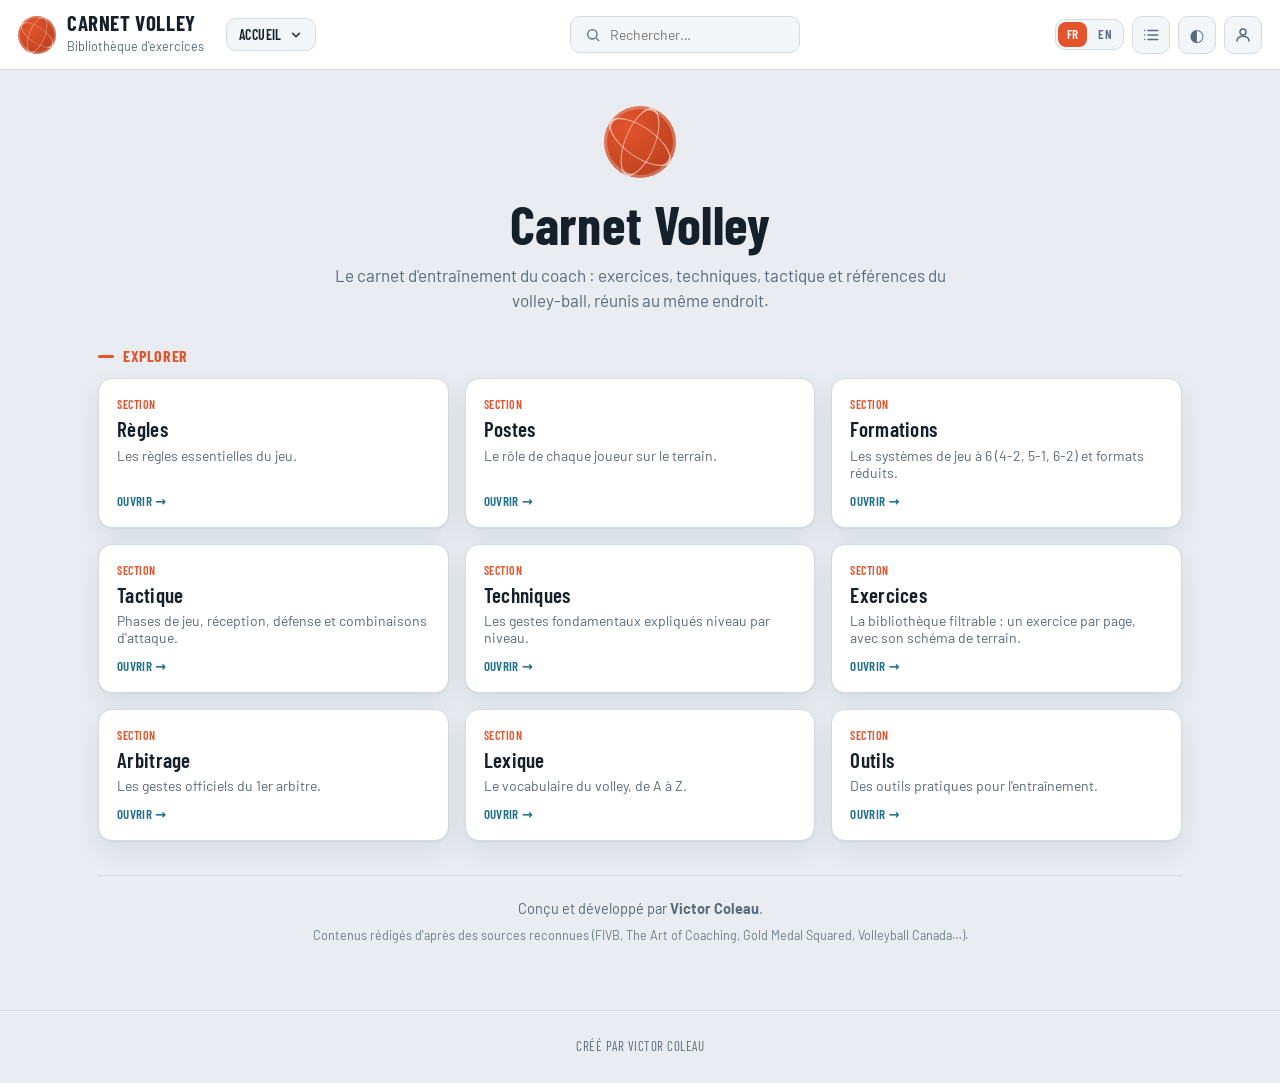
==== public/index.html @ f98e3a97 "Initialise le dépôt GitLab Pages - public/index.html : l'app telle quelle (squelette HTML complet aj" ====
<!doctype html>
<html lang="fr">
<head>
<meta charset="utf-8">
<meta name="viewport" content="width=device-width, initial-scale=1, viewport-fit=cover">
<title>Carnet d'exercices volley</title>
<meta name="claude:viewport-fit-sides" content="cover">
<style>
/* =========================================================================
   DIRECTION : carnet de terrain d'entraîneur. Bleu taraflex + orange ballon,
   titres condensés "jersey". Page de filtres > un exercice par page, chacun
   avec son schéma de terrain dessiné.
   ========================================================================= */
:root{
  --bg:#e9edf1; --surface:#ffffff; --surface-2:#f3f6f9;
  --fg:#15202b; --muted:#59697a; --line:#d4dbe3;
  --accent:#e2542b;            /* ballon */
  --accent-soft:#fdeadf;
  --blue:#1d6f8b;              /* terrain / équipe A */
  --blue-soft:#dcebf0;
  --court:#cde0e6; --court-zone:#bcd6de; --court-line:#ffffff;
  --teamA:#1d6f8b; --teamB:#e2542b; --teamC:#7a52c7; --ball:#f2b705;
  --shadow:0 1px 2px rgba(18,32,43,.06), 0 10px 28px rgba(18,32,43,.08);
  --r:14px;
  --f-head:"Barlow Condensed",system-ui,sans-serif;
  --f-body:"Barlow",system-ui,sans-serif;
  color-scheme:light;
}
@media (prefers-color-scheme:dark){:root:not([data-theme="light"]){
  --bg:#0f1620; --surface:#18222e; --surface-2:#1e2a37;
  --fg:#e8edf2; --muted:#93a3b3; --line:#2b3a49;
  --accent:#ff7a4d; --accent-soft:#3a2016;
  --blue:#4bb3d4; --blue-soft:#15303a;
  --court:#20323c; --court-zone:#263d48; --court-line:#52707c;
  --teamA:#4bb3d4; --teamB:#ff7a4d; --teamC:#a98be6; --ball:#f2b705;
  --shadow:0 1px 2px rgba(0,0,0,.3), 0 12px 30px rgba(0,0,0,.35);
  color-scheme:dark;
}}
:root[data-theme="dark"]{
  --bg:#0f1620; --surface:#18222e; --surface-2:#1e2a37;
  --fg:#e8edf2; --muted:#93a3b3; --line:#2b3a49;
  --accent:#ff7a4d; --accent-soft:#3a2016;
  --blue:#4bb3d4; --blue-soft:#15303a;
  --court:#20323c; --court-zone:#263d48; --court-line:#52707c;
  --teamA:#4bb3d4; --teamB:#ff7a4d; --teamC:#a98be6; --ball:#f2b705;
  --shadow:0 1px 2px rgba(0,0,0,.3), 0 12px 30px rgba(0,0,0,.35);
  color-scheme:dark;
}

*{box-sizing:border-box}
body{margin:0;background:var(--bg);color:var(--fg);font-family:var(--f-body);
  font-size:16px;line-height:1.5;-webkit-font-smoothing:antialiased;
  display:flex;flex-direction:column;min-height:100dvh}
h1,h2,h3,h4,h5,h6{font-family:var(--f-head);line-height:1.05;margin:0;
  letter-spacing:.3px;color:var(--fg)}
a{color:inherit}
button{font-family:inherit}
body::before{content:"";position:fixed;inset:0 0 auto;height:env(safe-area-inset-top,0px);
  background:var(--surface);z-index:40}

/* ---- barre haute ---- */
.topbar{position:sticky;top:env(safe-area-inset-top,0px);z-index:60;
  background:var(--surface);border-bottom:1px solid var(--line)}
.topbar-in{display:flex;align-items:center;gap:14px;
  padding-block:12px;
  padding-left:max(18px,env(safe-area-inset-left,0px));
  padding-right:max(18px,env(safe-area-inset-right,0px));
  margin:0 auto}
.brand{display:flex;align-items:center;gap:11px;flex:none;cursor:pointer;border-radius:10px}
.brand:hover .t b{color:var(--accent)}
.brand:focus-visible{outline:2px solid var(--accent);outline-offset:3px}
/* ---- Page d'accueil ---- */
.home{display:none}
body[data-iview="home"] #homeView{display:block}
.home-hero{text-align:center;padding:14px 0 8px;margin-bottom:10px}
.home-mark{width:72px;height:72px;border-radius:50%;margin:0 auto 18px;position:relative;
  background:radial-gradient(circle at 32% 30%,var(--accent),#b53d1c);box-shadow:inset 0 0 0 3px rgba(255,255,255,.25)}
.home-mark::before,.home-mark::after{content:"";position:absolute;inset:0;border-radius:50%;border:2px solid rgba(255,255,255,.55)}
.home-mark::before{transform:rotate(22deg) scaleX(.42)}
.home-mark::after{transform:rotate(-55deg) scaleX(.42)}
.home-hero h1{font-size:clamp(34px,7vw,54px);margin:0 0 10px}
.home-hero p{max-width:620px;margin:0 auto;color:var(--muted);font-size:17px;line-height:1.5}
.home-h2{font-family:var(--f-head);font-size:16px;text-transform:uppercase;letter-spacing:.6px;color:var(--accent);margin:26px 0 14px;display:flex;align-items:center;gap:9px}
.home-h2::before{content:"";width:16px;height:3px;background:var(--accent);border-radius:2px}
.home-credits{margin-top:34px;padding-top:22px;border-top:1px solid var(--line);text-align:center;color:var(--muted)}
.home-credits p{margin:0 0 6px;font-size:14.5px}
.home-credits .home-sub{font-size:12.5px;opacity:.85}
.brand .mark{flex:none;width:38px;height:38px;border-radius:50%;
  background:radial-gradient(circle at 32% 30%,var(--accent),#b53d1c);
  position:relative;box-shadow:inset 0 0 0 2px rgba(255,255,255,.25)}
.brand .mark::before,.brand .mark::after{content:"";position:absolute;inset:0;
  border-radius:50%;border:1.5px solid rgba(255,255,255,.55)}
.brand .mark::before{transform:rotate(22deg) scaleX(.42)}
.brand .mark::after{transform:rotate(-55deg) scaleX(.42)}
.brand .t{min-width:0}
.brand .t b{font-family:var(--f-head);font-weight:700;font-size:21px;
  display:block;line-height:1;text-transform:uppercase;letter-spacing:.6px;white-space:nowrap}
.brand .t span{font-size:12.5px;color:var(--muted)}
.topbar .spacer{flex:1}
.count-pill{flex:none;font-family:var(--f-head);font-weight:600;font-size:14px;
  background:var(--accent-soft);color:var(--accent);padding:5px 12px;border-radius:999px;
  text-transform:uppercase;letter-spacing:.5px;white-space:nowrap}
.theme-btn{flex:none;width:38px;height:38px;border-radius:10px;cursor:pointer;
  background:var(--surface-2);border:1px solid var(--line);color:var(--muted);
  font-size:17px;display:inline-flex;align-items:center;justify-content:center;gap:9px}
.theme-btn:hover{color:var(--fg)}
.theme-btn .ic{display:inline-flex;align-items:center;justify-content:center}
.theme-btn .tb-lbl{display:none;font-family:var(--f-head);font-weight:600;font-size:14px;text-transform:uppercase;letter-spacing:.3px}
#profileBtn.authed{color:var(--accent);border-color:var(--accent)}
#profileBtn.authed:hover{background:var(--accent);border-color:var(--accent);color:#fff}
.tools{display:flex;align-items:center;gap:8px}
.burger-btn{display:none}
/* sélecteur de langue (évolutif : une puce par langue déclarée dans LANGS) */
.langsel{display:inline-flex;align-items:center;gap:2px;background:var(--surface-2);border:1px solid var(--line);border-radius:10px;padding:2px}
.lang-opt{cursor:pointer;border:none;background:none;color:var(--muted);font-family:var(--f-head);font-weight:600;font-size:13px;letter-spacing:.3px;padding:6px 9px;border-radius:8px;line-height:1}
.lang-opt:hover{color:var(--fg)}
.lang-opt[aria-current="true"]{background:var(--accent);color:#fff}
/* ---- recherche globale : champ navbar ---- */
.nav-gap{flex:1 1 0;min-width:0}
.navsearch{display:flex;align-items:center;gap:7px;background:var(--surface-2);border:1px solid var(--line);border-radius:10px;padding:6px 14px;flex:0 1 320px;min-width:0;margin:0;}
.navsearch:focus-within{border-color:var(--accent)}
.navsearch svg{width:16px;height:16px;color:var(--muted);flex:none;transition:color .12s}
.navsearch:focus-within svg{color:var(--accent)}
.navsearch input{border:none;background:none;outline:none;font:inherit;font-size:14px;color:var(--fg);width:100%;min-width:0}
.navsearch input:focus{outline:none}
@media(max-width:1600px){ .navsearch{flex:0 1 230px} }
@media(max-width:560px){
  .nav-gap{display:none}
  .navsearch{flex:1 1 auto;padding:5px 11px}
  .navsearch input{font-size:13px}
}
/* ---- recherche globale : page de résultats ---- */
.searchview{display:none}
body[data-iview="search"] #searchView{display:block}
.search-pagebar{display:flex;align-items:center;gap:10px;background:var(--surface);border:1px solid var(--line);border-radius:12px;padding:11px 14px;margin-bottom:22px;box-shadow:var(--shadow)}
.search-pagebar:focus-within{border-color:var(--accent)}
.search-pagebar svg{width:18px;height:18px;color:var(--muted);flex:none;transition:color .12s}
.search-pagebar:focus-within svg{color:var(--accent)}
.search-pagebar input{flex:1;border:none;background:none;outline:none;font:inherit;font-size:16px;color:var(--fg);min-width:0}
.search-pagebar input:focus{outline:none}
/* masque la croix de clear native (WebKit/mobile) : on garde uniquement notre bouton .search-clear */
.search-pagebar input::-webkit-search-cancel-button,.search-pagebar input::-webkit-search-decoration{-webkit-appearance:none;appearance:none;display:none}
.search-clear{border:none;background:none;color:var(--muted);cursor:pointer;font-size:15px;width:28px;height:28px;border-radius:50%;display:grid;place-items:center;flex:none}
.search-clear:hover{color:var(--accent);background:var(--surface-2)}
.search-empty{color:var(--muted);text-align:center;padding:48px 20px;font-size:15px;line-height:1.5}
.search-group{margin-bottom:26px}
.search-group-h{font-family:var(--f-head);font-weight:600;font-size:14px;letter-spacing:.6px;text-transform:uppercase;color:var(--accent);margin:0 0 12px;display:flex;align-items:center;gap:9px}
.search-group-h::before{content:"";width:16px;height:3px;background:var(--accent);border-radius:2px}
.search-group-h span{color:var(--muted);font-weight:600}
.search-hits{display:grid;gap:8px;grid-template-columns:repeat(auto-fill,minmax(260px,1fr))}
.search-hit{text-align:left;cursor:pointer;background:var(--surface);border:1px solid var(--line);border-radius:12px;box-shadow:var(--shadow);padding:13px 15px;display:flex;flex-direction:column;gap:3px;transition:.12s;min-width:0}
.search-hit:hover{transform:translateY(-2px);border-color:var(--accent)}
.search-hit-t{font-weight:600;font-size:15.5px;line-height:1.2}
.search-hit-s{font-family:var(--f-head);font-weight:600;font-size:11.5px;letter-spacing:.3px;text-transform:uppercase;color:var(--muted)}
@keyframes flashitem{0%,100%{box-shadow:var(--shadow)}30%{box-shadow:0 0 0 2px var(--accent)}}
.ref-item.flash{animation:flashitem 1.1s ease}
/* Panneau latéral d'outils (téléphone) */
.tm-backdrop{position:fixed;inset:0;background:rgba(10,16,24,.45);z-index:95;opacity:0;visibility:hidden;transition:.2s}
body.tools-open .tm-backdrop{opacity:1;visibility:visible}
body.tools-open .topbar{z-index:110}   /* sort le panneau du contexte d'empilement de la topbar, au-dessus du backdrop */
/* Pages protégées (visibles uniquement connecté) */
.protected{display:none!important}
body[data-auth="in"] .protected{display:revert!important}
/* Modale de connexion */
.auth-modal{position:fixed;inset:0;z-index:120;display:none;align-items:center;justify-content:center;padding:18px;background:rgba(10,16,24,.5)}
.auth-modal.open{display:flex}
.auth-card{background:var(--surface);border:1px solid var(--line);border-radius:16px;box-shadow:0 20px 60px rgba(10,16,24,.35);width:min(94vw,360px);max-height:calc(100dvh - 36px);overflow:auto;padding:22px}
.auth-head{display:flex;align-items:center;justify-content:space-between;margin-bottom:16px}
.auth-head h3{font-family:var(--f-head);font-size:22px;margin:0;color:var(--fg)}
#authForm{margin:0;}
.auth-x{border:none;background:none;color:var(--muted);font-size:20px;cursor:pointer;width:32px;height:32px;border-radius:8px;display:grid;place-items:center}
.auth-x:hover{color:var(--fg);background:var(--surface-2)}
.auth-card label{display:block;font-family:var(--f-head);font-weight:600;font-size:13px;text-transform:uppercase;letter-spacing:.3px;color:var(--muted);margin-bottom:14px}
.auth-card input{display:block;width:100%;box-sizing:border-box;margin-top:6px;padding:11px 13px;border:1px solid var(--line);border-radius:10px;background:var(--surface-2);color:var(--fg);font-family:inherit;font-size:15px}
.auth-card input:focus{outline:none;border-color:var(--accent)}
/* champ "mot de passe" : masquage géré en JS (puces •), input texte normal, rien de masqué côté navigateur */
.auth-card input#authPass{letter-spacing:2px}
.auth-err{color:#d6442a;font-size:13.5px;margin:0 0 14px}
.auth-submit{width:100%;padding:12px;border:none;border-radius:10px;background:var(--accent);color:#fff;font-family:var(--f-head);font-weight:600;font-size:15px;text-transform:uppercase;letter-spacing:.4px;cursor:pointer}
.auth-submit:hover{filter:brightness(1.05)}
.auth-note{margin:14px 0 0;font-size:12px;color:var(--muted);line-height:1.5}
@media(max-width:560px){
  .burger-btn{display:inline-flex}
  .tools{
    position:fixed;z-index:100;
    top:calc(env(safe-area-inset-top,0px) + var(--nav-h,60px));
    right:0;width:min(80vw,260px);
    flex-direction:column;align-items:stretch;gap:8px;
    padding:14px;
    background:var(--surface);border-left:1px solid var(--line);border-bottom:1px solid var(--line);
    border-bottom-left-radius:16px;
    box-shadow:-10px 14px 40px rgba(10,16,24,.28);
    transform:translateX(105%);transition:transform .22s ease;
  }
  body.tools-open .tools{transform:none}
  .tools .theme-btn{width:100%;height:46px;justify-content:flex-start;padding:0 14px;font-size:18px}
  .tools .theme-btn .tb-lbl{display:inline}
  .tools .langsel{width:100%;justify-content:stretch}
  .tools .lang-opt{flex:1;height:42px;font-size:15px}
}

/* ---- enveloppe ---- */
.wrap{max-width:1120px;margin:0 auto;
  padding-left:max(18px,env(safe-area-inset-left,0px));
  padding-right:max(18px,env(safe-area-inset-right,0px));
  padding-block:22px 60px}

/* =======================  PAGE FILTRES  ======================= */
.intro{margin-bottom:20px}
.intro h1{font-size:clamp(30px,6vw,46px);text-transform:uppercase}
.intro p{color:var(--muted);max-width:62ch;margin:8px 0 0}

.filters{background:var(--surface);border:1px solid var(--line);border-radius:var(--r);
  box-shadow:var(--shadow);padding:18px;margin-bottom:26px}
.filters-head{display:flex;align-items:center;justify-content:space-between;gap:12px;
  flex-wrap:wrap;margin-bottom:16px;padding-bottom:14px;border-bottom:1px solid var(--line)}
.chip .n{opacity:.55;margin-left:1px}
.chip[aria-pressed="true"] .n{opacity:.85}
.head-actions{display:flex;align-items:center;gap:14px;flex-wrap:wrap}
.favfilter{cursor:pointer;border:1px solid var(--line);background:var(--surface-2);color:var(--fg);
  font-family:var(--f-head);font-weight:600;font-size:13.5px;letter-spacing:.3px;text-transform:uppercase;
  padding:6px 13px;border-radius:999px;transition:.12s}
.favfilter:hover{border-color:var(--ball)}
.favfilter[aria-pressed="true"]{background:var(--ball);border-color:var(--ball);color:#4a3a00}
.card{position:relative}
.card-top{padding-right:46px}
.fav-star{position:absolute;top:9px;right:9px;z-index:3;cursor:pointer;background:transparent;border:none;
  width:30px;height:30px;display:grid;place-items:center;border-radius:8px;line-height:1;
  font-size:20px;color:var(--muted);transition:.12s}
.fav-star:hover{color:var(--ball);background:var(--surface-2)}
.fav-star.on{color:var(--ball)}
@keyframes fav-pop{0%{scale:1}35%{scale:1.55}65%{scale:.88}100%{scale:1}}
.fav-star.pop{animation:fav-pop .34s cubic-bezier(.34,1.56,.64,1)}
@media(prefers-reduced-motion:reduce){.fav-star.pop{animation:none}}
.sheet-head{position:relative}
.sheet-head-top{display:flex;align-items:flex-start;justify-content:space-between;gap:12px}
.sheet-actions{display:flex;align-items:center;gap:8px;flex:none}
.sheet-actions .fav-star{position:static;transform:none;width:34px;height:34px;font-size:22px}
.sheet-add{cursor:pointer;border:1px solid var(--accent);background:var(--accent);color:#fff;
  font-family:var(--f-head);font-weight:600;font-size:13px;letter-spacing:.3px;text-transform:uppercase;
  padding:7px 13px;border-radius:9px;white-space:nowrap;transition:.12s}
.sheet-add:hover{filter:brightness(1.06)}
.sheet-add.added{background:var(--surface-2);border-color:var(--line);color:var(--muted);cursor:default;filter:none}
.filter-row{display:grid;gap:18px;grid-template-columns:1fr}
@media(min-width:720px){.filter-row{grid-template-columns:1.3fr 1fr}}
.fgroup{min-width:0}
.flabel{font-family:var(--f-head);font-weight:600;font-size:13px;text-transform:uppercase;
  letter-spacing:.8px;color:var(--muted);margin:0 0 9px}
.chips{display:flex;flex-wrap:wrap;gap:7px}
.chip{cursor:pointer;border:1px solid var(--line);background:var(--surface-2);color:var(--fg);
  font-family:var(--f-head);font-weight:600;font-size:13.5px;letter-spacing:.3px;
  padding:6px 13px;border-radius:999px;transition:.12s;line-height:1.25;
  text-transform:uppercase;display:inline-flex;align-items:center;gap:6px}
.chip:hover{border-color:var(--accent)}
.chip[aria-pressed="true"]{background:var(--accent);border-color:var(--accent);color:#fff}
.chip.blue[aria-pressed="true"]{background:var(--blue);border-color:var(--blue)}
.chip .dot{width:8px;height:8px;border-radius:50%;background:currentColor;opacity:.55}

.searchbox{position:relative}
.searchbox input,.numbox input{width:100%;font:inherit;font-size:15px;
  background:var(--surface-2);border:1px solid var(--line);border-radius:10px;
  padding:10px 12px;color:var(--fg)}
.searchbox input{padding-left:36px}
.searchbox svg{position:absolute;left:11px;top:50%;transform:translateY(-50%);
  width:17px;height:17px;color:var(--muted)}
.numbox{display:flex;align-items:center;gap:10px}
.numbox input{width:84px;text-align:center;font-family:var(--f-head);font-weight:700;font-size:18px}
.numbox .hint{font-size:13px;color:var(--muted)}
input:focus,button:focus-visible,.chip:focus-visible,.card:focus-visible{outline:2px solid var(--accent);outline-offset:2px}

.toolbar{display:flex;align-items:center;gap:12px;flex-wrap:wrap;margin-bottom:16px}
.reset{cursor:pointer;background:none;border:none;color:var(--accent);font-weight:600;
  font-size:14px;padding:4px 2px;text-decoration:underline;text-underline-offset:3px}

/* ---- grille de cartes ---- */
.grid{display:grid;gap:16px;grid-template-columns:repeat(auto-fill,minmax(270px,1fr))}
.theme-btn svg{width:18px;height:18px}
.grid.compact{grid-template-columns:1fr;gap:10px}
.grid.compact .card{flex-direction:row;align-items:center;flex-wrap:wrap;padding-right:38px}
.grid.compact .card-mini{display:none}
.grid.compact .card-top{flex:1 1 220px;min-width:0;padding:10px 10px}
.grid.compact .card h3{font-size:16px}
.grid.compact .card-sub{font-size:12px;margin-top:1px}
.grid.compact .card-tags{flex:0 0 auto;margin:0;padding:10px 10px;flex-wrap:wrap;justify-content:flex-end}
.grid.compact .fav-star{top:50%;transform:translateY(-50%)}
.card{padding:0;text-align:left;cursor:pointer;background:var(--surface);border:1px solid var(--line);
  border-radius:var(--r);box-shadow:var(--shadow);overflow:hidden;display:flex;flex-direction:column;
  transition:.14s;min-width:0}
.card:hover{transform:translateY(-3px);border-color:var(--accent)}
.card-top{display:flex;align-items:flex-start;gap:10px;padding:14px 14px 10px}
.card-titles{margin-right:16px}
.card-num{flex:none;font-family:var(--f-head);font-weight:700;font-size:15px;
  width:34px;height:34px;border-radius:9px;display:grid;place-items:center;
  background:var(--blue-soft);color:var(--blue)}
.card h3{font-size:19px;font-weight:600;line-height:1.08}
.card-sub{color:var(--muted);font-size:13px;margin-top:3px}
.card-mini{margin:4px 14px 0;border-radius:10px;overflow:hidden;background:var(--court);
  aspect-ratio:16/9;display:grid;place-items:center}
.card-mini svg{width:100%;height:100%}
.card-tags{display:flex;flex-wrap:wrap;gap:6px;padding:12px 14px 14px;margin-top:auto}
.tag{font-family:var(--f-head);font-weight:600;font-size:11.5px;letter-spacing:.4px;display: flex;
  align-items: center;
  text-transform:uppercase;padding:3px 9px;border-radius:999px;background:var(--surface-2);
  color:var(--muted);border:1px solid var(--line)}
.tag.lvl{background:var(--accent-soft);color:var(--accent);border-color:transparent}

.empty{text-align:center;color:var(--muted);padding:60px 20px}
.empty b{font-family:var(--f-head);font-size:22px;color:var(--fg);display:block;margin-bottom:6px}

/* =======================  PAGE EXERCICE  ======================= */
.detail{display:none}
body[data-view="detail"] .listview{display:none}
body[data-view="detail"] .detail{display:block}

.dnav{display:flex;align-items:center;gap:10px;margin-bottom:18px;flex-wrap:wrap}
.btn{cursor:pointer;border:1px solid var(--line);background:var(--surface);color:var(--fg);
  font-family:var(--f-head);font-weight:600;font-size:14px;letter-spacing:.4px;
  padding:9px 15px;border-radius:10px;text-transform:uppercase;display:inline-flex;
  align-items:center;gap:7px;transition:.12s}
.btn:not([disabled]):hover{border-color:var(--accent);color:var(--accent)}
.btn[disabled]{opacity:.4;cursor:not-allowed}
.btn.primary{background:var(--accent);border-color:var(--accent);color:#fff}
.btn.primary:hover{filter:brightness(1.05);color:#fff}
/* Hauteur identique pour les trois boutons de navigation, sur tous les écrans */
.dnav #backBtn,.dnav #prevBtn,.dnav #nextBtn,
.dnav #infoBack,.dnav #infoPrev,.dnav #infoNext{
  box-sizing:border-box;
  height:39px;
  min-height:39px;
  padding-top:0;
  padding-bottom:0;
}
.dnav .spacer{flex:1}
.dnav .pos{font-family:var(--f-head);font-weight:600;color:var(--muted);font-size:14px}

.sheet{background:var(--surface);border:1px solid var(--line);border-radius:18px;
  box-shadow:var(--shadow);overflow:hidden}
/* animation de transition au swipe */
@keyframes sheet-in-next{from{opacity:0;transform:translateX(30px)}to{opacity:1;transform:none}}
@keyframes sheet-in-prev{from{opacity:0;transform:translateX(-30px)}to{opacity:1;transform:none}}
.sheet.anim-next{animation:sheet-in-next .22s cubic-bezier(.22,.61,.36,1)}
.sheet.anim-prev{animation:sheet-in-prev .22s cubic-bezier(.22,.61,.36,1)}
@media(prefers-reduced-motion:reduce){.sheet.anim-next,.sheet.anim-prev{animation:none}}
.sheet-head{padding:22px 26px;border-bottom:1px solid var(--line);
  background:linear-gradient(100deg,var(--blue-soft),transparent)}
.sheet-eyebrow{font-family:var(--f-head);font-weight:600;font-size:13px;letter-spacing:1px;
  text-transform:uppercase;color:var(--accent)}
.sheet-head h2{font-size:clamp(26px,4.5vw,38px);margin-top:4px;text-transform:uppercase}
.sheet-meta{display:flex;flex-wrap:wrap;gap:8px;margin-top:14px}
.meta{display:inline-flex;align-items:center;gap:7px;background:var(--surface);
  border:1px solid var(--line);border-radius:999px;padding:5px 13px;font-size:13.5px}
.meta b{font-family:var(--f-head);font-weight:700;font-size:14px}
.meta svg{width:15px;height:15px;color:var(--accent)}

.sheet-body{display:grid;gap:0;grid-template-columns:1fr}
@media(min-width:860px){.sheet-body{grid-template-columns:minmax(0,420px) 1fr}}
.sheet-court{padding:22px 26px;border-bottom:1px solid var(--line)}
@media(min-width:860px){.sheet-court{border-bottom:none;border-right:1px solid var(--line)}}
.court-wrap{background:var(--court);border-radius:12px;padding:10px;position:relative}
.court-wrap svg{width:100%;height:auto;display:block}
.legend{display:flex;flex-wrap:wrap;gap:12px;margin-top:12px;font-size:13px;color:var(--muted)}
.legend span{display:inline-flex;align-items:center;gap:6px}
.lg-dot{width:14px;height:14px;border-radius:50%;flex:none}
.lg-line{width:20px;height:0;border-top:2.5px solid var(--fg);flex:none}
.lg-line.dash{border-top-style:dashed;border-color:var(--ball)}

.sheet-info{padding:22px 26px;min-width:0}
.block{margin-bottom:22px}
.block:last-child{margin-bottom:0}
.block h3{font-family:var(--f-head);font-weight:600;font-size:15px;letter-spacing:.8px;
  text-transform:uppercase;color:var(--accent);margin-bottom:9px;
  display:flex;align-items:center;gap:8px}
.block h3::before{content:"";width:16px;height:3px;background:var(--accent);border-radius:2px}
.block p{margin:0}
.obj{background:var(--accent-soft);border-radius:10px;padding:13px 15px;font-size:15.5px}
:root[data-theme="dark"] .obj,.dark .obj{color:var(--fg)}
ol.steps{margin:0;padding:0;list-style:none;counter-reset:s}
ol.steps li{counter-increment:s;position:relative;padding:4px 0 10px 38px;
  border-left:2px solid var(--line);margin-left:13px}
ol.steps li:last-child{border-left-color:transparent}
ol.steps li::before{content:counter(s);position:absolute;left:-14px;top:2px;
  width:26px;height:26px;border-radius:50%;background:var(--blue);color:#fff;
  font-family:var(--f-head);font-weight:700;font-size:14px;display:grid;place-items:center}
ul.pts{margin:0;padding:0;list-style:none;display:grid;gap:8px}
ul.pts li{position:relative;padding-left:24px}
ul.pts li::before{content:"";position:absolute;left:4px;top:9px;width:8px;height:8px;
  border-radius:50%;background:var(--accent)}
ul.var{margin:0;padding:0;list-style:none;display:grid;gap:8px}
ul.var li{position:relative;padding-left:26px;color:var(--fg)}
ul.var li::before{content:"+";position:absolute;left:3px;top:-1px;font-family:var(--f-head);
  font-weight:700;color:var(--blue);font-size:18px}
.mat{color:var(--muted)}

/* ---- aide "évolutif" ---- */
.howto{margin-top:30px;background:var(--surface-2);border:1px dashed var(--line);
  border-radius:var(--r);padding:16px 18px;font-size:14px;color:var(--muted)}
.howto summary{cursor:pointer;font-family:var(--f-head);font-weight:600;font-size:14px;
  letter-spacing:.5px;text-transform:uppercase;color:var(--fg)}
.howto code{background:var(--surface);border:1px solid var(--line);border-radius:6px;
  padding:1px 6px;font-size:13px;font-family:ui-monospace,SFMono-Regular,Menlo,monospace;color:var(--accent)}
.howto pre{overflow-x:auto;background:var(--surface);border:1px solid var(--line);border-radius:10px;
  padding:14px;margin-top:12px}
.howto pre code{background:none;border:none;padding:0;color:var(--fg);line-height:1.6;display:block}

/* ---- impression : un exercice par page ---- */
.pagefoot{text-align:center;color:var(--muted);font-size:13px;
  padding:26px 18px calc(26px + env(safe-area-inset-bottom,0px));
  border-top:1px solid var(--line);
  font-family:var(--f-head);letter-spacing:.5px;text-transform:uppercase}

/* ---- sidenav séance ---- */
.sidenav{position:fixed;top:calc(env(safe-area-inset-top,0px) + var(--nav-h,60px));right:0;bottom:0;width:300px;max-width:88vw;z-index:50;
  background:var(--surface);border-left:1px solid var(--line);display:flex;flex-direction:column;
  transform:translateX(100%);transition:transform .22s ease;box-shadow:0 0 40px rgba(0,0,0,.12);
  padding-bottom:env(safe-area-inset-bottom,0px);padding-right:env(safe-area-inset-right,0px)}
body.sn-open .sidenav{transform:none}
.sn-head{flex:none;display:flex;align-items:center;gap:10px;padding:16px;border-bottom:1px solid var(--line)}
.sn-title{flex:1;font-family:var(--f-head);font-weight:600;font-size:16px;text-transform:uppercase;letter-spacing:.4px;line-height:1.15}
.sn-title #snDate{color:var(--accent)}
.sn-close{flex:none;width:32px;height:32px;border-radius:8px;border:1px solid var(--line);background:var(--surface-2);color:var(--muted);cursor:pointer;font-size:15px;display:grid;place-items:center}
.sn-close:hover{color:var(--fg)}
.sn-close svg{width:17px;height:17px}
.sn-list{flex:1;overflow-y:auto;padding:4px 16px;display:flex;flex-direction:column}
.sn-empty{color:var(--muted);font-size:13.5px;text-align:center;padding:30px 10px;line-height:1.6}
.sn-item{display:flex;align-items:center;gap:8px;border-bottom:1px solid var(--line)}
.sn-item:last-child{border-bottom:none}
.sn-item-main{flex:1;min-width:0;text-align:left;cursor:pointer;background:none;border:none;padding:12px 2px;color:var(--fg)}
.sn-item-main:hover .sn-item-name{color:var(--accent)}
.sn-item-name{display:block;font-weight:600;font-size:14px;line-height:1.25}
.sn-item-meta{display:block;color:var(--muted);font-size:12px;margin-top:2px;font-family:var(--f-head);text-transform:uppercase;letter-spacing:.3px}
.sn-item-del{flex:none;width:30px;height:30px;border:none;background:none;color:var(--muted);cursor:pointer;font-size:14px;border-radius:7px}
.sn-item-del:hover{background:var(--accent-soft);color:var(--accent)}
.sn-foot{flex:none;display:flex;align-items:center;gap:12px;padding:14px 16px;border-top:1px solid var(--line)}
.sn-stats{flex:1;min-width:0;line-height:1.2}
.sn-stats b{display:block;font-family:var(--f-head);font-size:15px}
.sn-stats span{color:var(--muted);font-size:13px}
.sn-clear{flex:none;cursor:pointer;border:1px solid var(--line);background:var(--surface-2);color:var(--fg);font-family:var(--f-head);font-weight:600;font-size:13px;text-transform:uppercase;letter-spacing:.3px;padding:8px 14px;border-radius:9px}
.sn-clear:hover{border-color:var(--accent);color:var(--accent)}
.sn-backdrop{position:fixed;top:calc(env(safe-area-inset-top,0px) + var(--nav-h,60px));left:0;right:0;bottom:0;background:rgba(10,16,24,.45);z-index:45;opacity:0;visibility:hidden;transition:.2s}
body.sn-open .sn-backdrop{opacity:1;visibility:visible}
.page{transition:margin-right .22s ease;flex:1 0 auto;display:flex;flex-direction:column}
.page>.wrap{flex:1 0 auto;width:100%;}
.sn-toggle{flex:none;display:inline-flex;align-items:center;gap:7px;cursor:pointer;border:1px solid var(--line);background:var(--surface-2);color:var(--fg);font-family:var(--f-head);font-weight:600;font-size:13.5px;text-transform:uppercase;letter-spacing:.3px;padding:7px 12px;border-radius:10px;transition:.12s}
.sn-toggle:hover{border-color:var(--accent)}
.sn-toggle svg{width:16px;height:16px}
.sn-badge{min-width:19px;height:19px;padding:0 5px;border-radius:999px;background:var(--accent);color:#fff;font-family:var(--f-head);font-size:12px;font-weight:700;display:inline-grid;place-items:center}
.card-add{margin-left:auto;align-self:center;cursor:pointer;border:1px solid var(--accent);background:var(--accent);color:#fff;font-family:var(--f-head);font-weight:600;font-size:12px;letter-spacing:.3px;text-transform:uppercase;padding:5px 11px;border-radius:999px;white-space:nowrap;transition:.12s}
.card-add:hover{filter:brightness(1.06)}
.card-add.added{background:var(--surface-2);border-color:var(--line);color:var(--muted);cursor:default;filter:none}
@media(min-width:980px){
  body.sn-open[data-section="exercices"] .page{margin-right:300px}
  body.sn-open .sn-backdrop{opacity:0;visibility:hidden}
  .sidenav{box-shadow:none}
}
@media(max-width:560px){
  .sn-toggle .lbl{display:none}
  .sn-toggle{padding:7px 10px}
}

/* ---- sections Exercices / Techniques ---- */
:root{--deb:#1f7a44;--deb-bg:#e4f4ea;--adv:#c0392b;--adv-bg:#fdeaea}
@media(prefers-color-scheme:dark){:root:not([data-theme="light"]){--deb:#74d6a0;--deb-bg:#163528;--adv:#f0a0a0;--adv-bg:#3a1f1f}}
:root[data-theme="dark"]{--deb:#74d6a0;--deb-bg:#163528;--adv:#f0a0a0;--adv-bg:#3a1f1f}
.navbtn{flex:none;cursor:pointer;border:none;background:none;color:var(--muted);font-family:var(--f-head);font-weight:600;font-size:14px;text-transform:uppercase;letter-spacing:.4px;padding:6px 2px;position:relative;transition:color .12s;white-space:nowrap}
.navbtn:hover{color:var(--fg)}
.navbtn::after{content:"";position:absolute;left:0;right:0;bottom:-3px;height:2px;border-radius:2px;background:var(--accent);transform:scaleX(0);transition:transform .15s ease}
.topnav{position:relative;display:flex;align-items:center;margin-left:8px}
.navlinks{display:flex;gap:16px;align-items:center}
.navsel-current{display:none}
.navbtn.active{color:var(--accent)}
.navbtn.active::after{transform:scaleX(1)}
.infolist,.infodetail{display:none}
body[data-iview="list"] .infolist{display:block}
body[data-iview="detail"] .infodetail{display:block}
body[data-iview] #listview,body[data-iview] #detail{display:none!important}
body[data-iview] .sn-toggle,body[data-iview] .sidenav,body[data-iview] .sn-backdrop{display:none!important}
.tech-level-h.plain{background:var(--blue-soft);color:var(--blue)}
/* navbar : sélecteur déroulant sous grand écran (les entrées + la recherche ne tiennent pas en ligne) */
@media(max-width:1600px){
  .navsel-current{display:inline-flex;align-items:center;gap:7px;cursor:pointer;border:1px solid var(--line);background:var(--surface-2);color:var(--fg);font-family:var(--f-head);font-weight:600;font-size:14px;text-transform:uppercase;letter-spacing:.4px;padding:7px 12px;border-radius:10px;white-space:nowrap}
  .navsel-current svg{width:14px;height:14px;transition:transform .15s}
  .topnav.open .navsel-current svg{transform:rotate(180deg)}
  .navlinks{position:absolute;top:calc(100% + 8px);left:0;z-index:70;flex-direction:column;gap:2px;align-items:stretch;background:var(--surface);border:1px solid var(--line);border-radius:12px;box-shadow:var(--shadow);padding:6px;min-width:190px;display:none}
  .topnav.open .navlinks{display:flex}
  .navlinks .navbtn{text-align:left;padding:10px 12px;border-radius:8px;font-size:14px}
  .navlinks .navbtn::after{display:none}
  .navlinks .navbtn:hover{color:var(--fg);background:var(--surface-2)}
  .navlinks .navbtn.active{background:var(--accent);color:#fff}
}
.tech-grid{display:grid;gap:16px;grid-template-columns:repeat(auto-fill,minmax(280px,1fr))}
.tech-card{text-align:left;cursor:pointer;background:var(--surface);border:1px solid var(--line);border-radius:var(--r);box-shadow:var(--shadow);padding:18px;display:flex;flex-direction:column;gap:6px;transition:.14s;min-width:0}
.tech-card:hover{transform:translateY(-3px);border-color:var(--accent)}
.tech-card-cat{font-family:var(--f-head);font-weight:600;font-size:12px;letter-spacing:.5px;text-transform:uppercase;color:var(--accent)}
.tech-card h3{font-size:21px;font-weight:600;line-height:1.1}
.tech-card p{color:var(--muted);font-size:14px;margin:0; flex:1;}
.tech-card-go{margin-top:6px;font-family:var(--f-head);font-weight:600;font-size:13px;text-transform:uppercase;letter-spacing:.3px;color:var(--blue)}
/* vue liste compacte pour les grilles info (règles/postes/formations/techniques) */
.tech-grid.compact{grid-template-columns:1fr;gap:10px}
.tech-grid.compact .tech-card{flex-direction:row;align-items:center;gap:4px 14px;padding:13px 18px}
.tech-grid.compact .tech-card:hover{transform:none;border-color:var(--accent)}
.tech-grid.compact .tech-card h3{order:1;flex:1 1 200px;min-width:0;font-size:17px;line-height:1.2}
.tech-grid.compact .tech-card-cat{order:2;flex:0 0 auto;font-size:11px}
.tech-grid.compact .tech-card-go{order:3;flex:0 0 auto;margin-top:0}
.tech-grid.compact .tech-card p{display:none}
/* ---- Arbitrage (liste des gestes officiels) ---- */
.ref-group{margin-top:26px}
.ref-group:first-child{margin-top:4px}
.ref-group-h{font-family:var(--f-head);font-weight:600;font-size:14px;letter-spacing:.6px;text-transform:uppercase;color:var(--accent);margin:0 0 12px;display:flex;align-items:center;gap:9px}
.ref-group-h::before{content:"";width:16px;height:3px;background:var(--accent);border-radius:2px}
.ref-grid{display:grid;gap:12px;grid-template-columns:repeat(auto-fill,minmax(300px,1fr))}
.ref-item{background:var(--surface);border:1px solid var(--line);border-radius:var(--r);box-shadow:var(--shadow);padding:14px 16px}
.ref-item h4{font-size:16px;font-weight:600;margin:0 0 4px}
.ref-item p{margin:0;color:var(--muted);font-size:13.5px;line-height:1.45}
/* ---- Lexique ---- */
.lex-search{width:100%;max-width:420px;margin:0 0 20px;padding:11px 14px;border:1px solid var(--line);border-radius:12px;background:var(--surface);color:var(--fg);font-family:inherit;font-size:15px}
.lex-search:focus{outline:none;border-color:var(--accent)}
.lex-list{column-count:2;column-gap:34px}
.lex-item{break-inside:avoid;-webkit-column-break-inside:avoid;display:block;padding:8px 0;border-bottom:1px solid var(--line)}
.lex-term{display:block;font-family:var(--f-head);font-weight:600;font-size:15px;color:var(--accent);margin-bottom:2px}
.lex-def{color:var(--muted);font-size:13.5px;line-height:1.45;margin:0}
.lex-empty{color:var(--muted);padding:24px 2px;font-size:14px}
/* ---- Outils (chronomètre + compo) ---- */
.tool-card{background:var(--surface);border:1px solid var(--line);border-radius:16px;box-shadow:var(--shadow);padding:18px 20px;margin-bottom:20px}
.tool-h{font-family:var(--f-head);font-size:19px;margin:0}
.tool-head{display:flex;flex-wrap:wrap;align-items:center;justify-content:space-between;gap:10px}
.tool-hint{color:var(--muted);font-size:13px;margin:0 0 14px}
.tool-body{padding:20px 24px}
.tool-bar{display:flex;flex-wrap:wrap;gap:8px;align-items:center;margin-bottom:14px}
#chronoReset,#compoReset{margin-left:auto}
.tool-btns{display:flex;flex-wrap:wrap;gap:8px;align-items:center}
.tool-btn{cursor:pointer;border:1px solid var(--line);background:var(--surface-2);color:var(--fg);font-family:var(--f-head);font-weight:600;font-size:14px;padding:9px 14px;border-radius:10px}
.tool-btn:hover{border-color:var(--accent)}
.tool-btn.primary{background:var(--accent);border-color:var(--accent);color:#fff}
.tool-check{display:inline-flex;align-items:center;gap:6px;font-family:var(--f-head);font-weight:600;font-size:14px;color:var(--muted);cursor:pointer}
.tool-check input{width:16px;height:16px;accent-color:var(--accent)}
.chrono-disp{font-family:var(--f-head);font-weight:700;font-variant-numeric:tabular-nums;font-size:clamp(52px,16vw,88px);line-height:1;text-align:center;color:var(--fg);margin:14px 0 18px;letter-spacing:2px}
.compo-wrap{max-width:430px;margin:0 auto;background:var(--court);border-radius:12px;padding:10px}
.compo-svg{width:100%;height:auto;display:block;touch-action:none}
.compo-pl{cursor:grab}
.compo-pl circle{fill:var(--teamA);stroke:#fff;stroke-width:.07}
.compo-pl.lib circle{fill:var(--teamC)}
.compo-pl.adv circle{fill:var(--teamB)}
.compo-pl.adv.lib circle{fill:var(--teamC)}
.compo-pl.drag circle{stroke-width:.13}
.compo-pl-t{fill:#fff;font-family:var(--f-head);font-weight:700;font-size:.62px;pointer-events:none}
.chrono-laps{display:flex;flex-direction:column;gap:0;margin-top:4px}
.chrono-laps .lap{display:flex;justify-content:space-between;padding:8px 2px;border-top:1px solid var(--line);font-family:var(--f-head);font-size:15px}
.chrono-laps .lap span:first-child{color:var(--muted);font-weight:600}
.chrono-laps .lap span:last-child{font-variant-numeric:tabular-nums;font-weight:700;color:var(--fg)}
/* outils en plein écran sur téléphone (pas de card, seule la toolbar reste) */
@media(max-width:600px){
  body[data-tool] .wrap{padding-left:0;padding-right:0}
  body[data-tool] #infoSheet{border:none;border-radius:0;box-shadow:none;background:transparent;overflow:visible}
  body[data-tool] #infoSheet .sheet-head{display:none}
  body[data-tool] .tool-body{padding:14px 14px calc(16px + env(safe-area-inset-bottom,0px))}
  body[data-tool] .compo-wrap{max-width:none;border-radius:0}
  body[data-tool] .dnav{padding-left:14px;padding-right:14px}
}
@media(max-width:620px){.lex-list{column-count:1}}
.tech-body{padding:22px 26px}
.tech-resume{font-size:16px;color:var(--muted);margin:0 0 20px;padding-bottom:18px;border-bottom:1px solid var(--line)}
.tech-court{max-width:430px;margin:0 0 24px}
.tech-court .court-wrap{background:var(--court)}
.tech-court-cap{margin:10px 0 0;font-size:13.5px;color:var(--muted);line-height:1.5}
.tech-level{margin-bottom:22px}
.tech-level:last-child{margin-bottom:0}
.tech-level-h{font-family:var(--f-head);font-weight:700;font-size:13.5px;letter-spacing:.6px;text-transform:uppercase;margin:0 0 10px;display:inline-block;padding:5px 13px;border-radius:999px}
.tech-level-h.deb{background:var(--deb-bg);color:var(--deb)}
.tech-level-h.int{background:var(--accent-soft);color:var(--accent)}
.tech-level-h.adv{background:var(--adv-bg);color:var(--adv)}
.tech-level-h.err{background:var(--surface-2);color:var(--muted)}
.tech-intro{margin:0 0 10px}
@media(max-width:560px){
  .tech-body{padding:16px}
  .navbtn{font-size:13px;letter-spacing:.3px}
  .brand .t{display:none}
}

@media print{
  .topbar,.dnav,.howto,.theme-btn,.sidenav,.sn-backdrop,.sn-toggle,.fav-star,.card-add,.sheet-add{display:none!important}
  .page{margin-left:0!important}
  body{background:#fff;color:#000}
  .wrap{padding:0;max-width:none}
  .listview{display:none!important}
  .detail{display:block!important}
  .sheet{box-shadow:none;border:none}
}

/* ---- téléphone ---- */
@media(max-width:520px){
  .topbar-in{gap:10px}
  .brand .mark{width:32px;height:32px}
  .brand .t b{font-size:18px}
  .brand .t span{display:none}
  .count-pill{font-size:12px;padding:4px 9px}
  .theme-btn{width:34px;height:34px}
  .intro h1{font-size:30px}
  .wrap{padding-block:16px 48px}
  .filters{padding:14px}
  .grid{gap:12px;grid-template-columns:1fr}
  .sheet{border-radius:14px}
  .sheet-head{padding:16px}
  .sheet-court{padding:14px 16px}
  .sheet-info{padding:16px}
  .sheet-head h2{font-size:24px}
  .block{margin-bottom:18px}
  /* Navigation homogène sur petit écran : retour, pagination, puis navigation */
  .dnav{
    display:grid;
    grid-template-columns:repeat(2,minmax(0,1fr));
    gap:8px;
    align-items:stretch;
  }
  .dnav .spacer{display:none}
  .dnav #backBtn,.dnav #infoBack{
    grid-column:1 / -1;
    width:100%;
    justify-content:center;
  }
  .dnav .pos{
    grid-column:1 / -1;
    width:100%;
    min-height:24px;
    display:flex;
    align-items:center;
    justify-content:center;
    text-align:center;
  }
  .dnav #backBtn,.dnav #prevBtn,.dnav #nextBtn,
  .dnav #infoBack,.dnav #infoPrev,.dnav #infoNext{
    width:100%;
    min-width:0;
    min-height:39px;
    height:39px;
    justify-content:center;
    padding:0 10px;
  }
}
</style>

<link rel="preconnect" href="https://fonts.googleapis.com">
<link rel="preconnect" href="https://fonts.gstatic.com" crossorigin>
<link rel="stylesheet" href="https://fonts.googleapis.com/css2?family=Barlow:wght@400;500;600;700&family=Barlow+Condensed:wght@500;600;700&display=swap">
</head>
<body>
<aside class="sidenav" id="sidenav" aria-label="Séance en cours">
  <div class="sn-head">
    <div class="sn-title"><span data-i18n="seance_of">Séance du</span> <span id="snDate"></span></div>
    <button class="sn-close" id="snClose" aria-label="Replier la séance"><svg viewBox="0 0 24 24" fill="none" stroke="currentColor" stroke-width="2.2" stroke-linecap="round" stroke-linejoin="round"><path d="M9 6l6 6-6 6"/></svg></button>
  </div>
  <div class="sn-list" id="snList"></div>
  <div class="sn-foot">
    <div class="sn-stats"><b id="snCount">0 exercice</b><span id="snDur">0 min</span></div>
    <button class="sn-clear" id="snClear" data-i18n="seance_clear">Vider</button>
  </div>
</aside>
<div class="sn-backdrop" id="snBackdrop"></div>

<header class="topbar">
  <div class="topbar-in">
    <div class="brand" id="brandHome" role="button" tabindex="0" title="Accueil" data-i18n-title="home_label" aria-label="Aller à l'accueil">
      <div class="mark" aria-hidden="true"></div>
      <div class="t"><b data-i18n="brand_name">Carnet Volley</b><span data-i18n="brand_sub">Bibliothèque d'exercices</span></div>
    </div>
    <div class="topnav" id="topnav">
      <button class="navsel-current" id="navselCurrent" aria-haspopup="true" aria-expanded="false">
        <span id="navselLabel">Exercices</span>
        <svg viewBox="0 0 24 24" fill="none" stroke="currentColor" stroke-width="2.4" stroke-linecap="round" stroke-linejoin="round"><path d="M6 9l6 6 6-6"/></svg>
      </button>
      <div class="navlinks" id="navlinks">
        <button class="navbtn" id="seg-regles" data-i18n="nav_regles">Règles</button>
        <button class="navbtn" id="seg-postes" data-i18n="nav_postes">Postes</button>
        <button class="navbtn" id="seg-formations" data-i18n="nav_formations">Formations</button>
        <button class="navbtn" id="seg-tactique" data-i18n="nav_tactique">Tactique</button>
        <button class="navbtn" id="seg-techniques" data-i18n="nav_techniques">Techniques</button>
        <button class="navbtn" id="seg-ex" data-i18n="nav_exercices">Exercices</button>
        <button class="navbtn" id="seg-arbitrage" data-i18n="nav_arbitrage">Arbitrage</button>
        <button class="navbtn" id="seg-lexique" data-i18n="nav_lexique">Lexique</button>
        <button class="navbtn" id="seg-outils" data-i18n="nav_outils">Outils</button>
        <button class="navbtn protected" id="seg-cisgo" data-i18n="nav_cisgo">Cisgo 2026-2027</button>
      </div>
    </div>
    <div class="nav-gap"></div>
    <form class="navsearch" id="navSearch" role="search">
      <svg viewBox="0 0 24 24" fill="none" stroke="currentColor" stroke-width="2" aria-hidden="true"><circle cx="11" cy="11" r="7"/><path d="m21 21-4.3-4.3"/></svg>
      <input type="search" id="navSearchInput" autocomplete="off" placeholder="Rechercher…" data-i18n-ph="search_ph" aria-label="Rechercher" data-i18n-al="search_ph">
    </form>
    <div class="nav-gap"></div>
    <button class="sn-toggle" id="snToggle" aria-label="Ouvrir la séance" data-i18n-al="seance_open">
      <svg viewBox="0 0 24 24" fill="none" stroke="currentColor" stroke-width="2" stroke-linecap="round" stroke-linejoin="round"><path d="M8 5H6a1 1 0 0 0-1 1v13a1 1 0 0 0 1 1h12a1 1 0 0 0 1-1V6a1 1 0 0 0-1-1h-2"/><path d="M9 5a2 2 0 1 1 4 0"/><path d="M9 5h4"/><path d="M8.5 12h7M8.5 16h4"/></svg>
      <span class="lbl" data-i18n="seance">Séance</span><span class="sn-badge" id="snBadge">0</span>
    </button>
    <div class="tools" id="tools">
      <div class="langsel" id="langSel" role="group" aria-label="Langue" data-i18n-al="lang_t"></div>
      <button class="theme-btn" id="viewBtn" title="Vue liste compacte" aria-label="Changer de vue"><span class="ic"></span><span class="tb-lbl">Vue</span></button>
      <button class="theme-btn" id="themeBtn" title="Thème clair / sombre" data-i18n-title="theme_t" aria-label="Basculer le thème"><span class="ic">◐</span><span class="tb-lbl" data-i18n="theme">Thème</span></button>
      <button class="theme-btn" id="profileBtn" title="Connexion" aria-label="Connexion"><span class="ic"></span><span class="tb-lbl">Connexion</span></button>
    </div>
    <button class="theme-btn burger-btn" id="burgerBtn" aria-label="Menu" data-i18n-al="menu" aria-expanded="false"><span class="ic"><svg viewBox="0 0 24 24" fill="none" stroke="currentColor" stroke-width="2" stroke-linecap="round"><path d="M4 7h16M4 12h16M4 17h16"/></svg></span></button>
  </div>
</header>
<div class="tm-backdrop" id="tmBackdrop"></div>

<!-- Modale de connexion (aucune vraie sécurité : identifiants en clair dans le code) -->
<div class="auth-modal" id="authModal" role="dialog" aria-modal="true" aria-labelledby="authTitle">
  <div class="auth-card">
    <div class="auth-head">
      <h3 id="authTitle" data-i18n="auth_title">Connexion</h3>
      <button class="auth-x" id="authClose" aria-label="Fermer" data-i18n-al="auth_close">✕</button>
    </div>
    <form id="authForm" autocomplete="off">
      <label><span data-i18n="auth_user">Identifiant</span><input type="text" id="authUser" autocomplete="username"></label>
      <label><span data-i18n="auth_pass">Mot de passe</span><input type="text" id="authPass" inputmode="text" autocomplete="off" autocapitalize="off" autocorrect="off" spellcheck="false"></label>
      <p class="auth-err" id="authErr" hidden data-i18n="auth_err">Identifiant ou mot de passe incorrect.</p>
      <button type="submit" class="auth-submit" data-i18n="auth_submit">Se connecter</button>
    </form>
  </div>
</div>

<div class="page" id="page">
<main class="wrap">
  <!-- ============== VUE LISTE / FILTRES (première page) ============== -->
  <div class="listview" id="listview">
    <div class="intro">
      <h1 data-i18n="intro_h1">Exercices d'entraînement</h1>
      <p data-i18n="intro_p">Filtre selon le thème travaillé, l'effectif dont tu disposes, le niveau ou la durée, puis ouvre une fiche : un exercice par page, avec son schéma de terrain.</p>
    </div>

    <section class="filters" aria-label="Filtres">
      <div class="filters-head">
        <span class="count-pill" id="countPill">0 exercices</span>
        <div class="head-actions">
          <button class="favfilter" id="favFilterBtn" aria-pressed="false" data-i18n="favoris">★ Favoris</button>
          <button class="reset" id="resetBtn" data-i18n="reset">Réinitialiser les filtres</button>
        </div>
      </div>
      <div class="filter-row">
        <div class="fgroup">
          <p class="flabel" data-i18n="f_theme">Thème / mouvement travaillé</p>
          <div class="chips" id="themeChips"></div>
        </div>
        <div class="fgroup">
          <p class="flabel" data-i18n="f_search">Recherche</p>
          <div class="searchbox">
            <svg viewBox="0 0 24 24" fill="none" stroke="currentColor" stroke-width="2"><circle cx="11" cy="11" r="7"/><path d="m21 21-4.3-4.3"/></svg>
            <input id="search" type="search" placeholder="Nom, objectif, mot-clé…" data-i18n-ph="f_search_ph" autocomplete="off">
          </div>
          <p class="flabel" style="margin-top:16px" data-i18n="f_players">Effectif disponible</p>
          <div class="numbox">
            <input id="players" type="number" min="1" max="30" inputmode="numeric" placeholder="–">
            <span class="hint" data-i18n="f_players_hint">joueurs — n'affiche que les exercices jouables à cet effectif</span>
          </div>
        </div>
      </div>
      <div class="filter-row" style="margin-top:18px">
        <div class="fgroup">
          <p class="flabel" data-i18n="f_niveau">Niveau</p>
          <div class="chips" id="levelChips"></div>
        </div>
        <div class="fgroup">
          <p class="flabel" data-i18n="f_duree">Durée</p>
          <div class="chips" id="durChips"></div>
        </div>
      </div>
    </section>

    <div class="grid" id="grid"></div>
    <div class="empty" id="empty" hidden><b data-i18n="empty_b">Aucun exercice ne correspond</b><span data-i18n="empty_p">Élargis les filtres ou réinitialise.</span></div>

    <details class="howto">
      <summary data-i18n="howto_sum">Comment ajouter un exercice (document évolutif)</summary>
      <p style="margin-top:12px">Tout est dans la liste <code>EXERCICES</code> en haut du script. Pour en ajouter un, copie un bloc existant et modifie les champs. Les filtres, les cartes et les schémas se mettent à jour automatiquement.</p>
      <pre><code>{
  nom: "Mon exercice",
  themes: ["Attaque", "Passe"],        // voir la liste des thèmes
  niveau: "Intermédiaire",             // Débutant | Intermédiaire | Confirmé
  joueurs: { min: 4, max: 8 },          // effectif mini / maxi
  duree: 15,                            // minutes
  materiel: "6 ballons, 2 plots",
  objectif: "Ce que l'exercice vise.",
  deroule: ["Étape 1", "Étape 2"],      // le déroulé, étape par étape
  consignes: ["Point clé 1"],           // points de coaching
  variantes: ["Plus dur : ...", "Plus facile : ..."],
  // schéma : terrain "full" (18m) ou "half" (9m), coords en mètres (x:0-9, y:0-18/9)
  schema: { terrain: "half", elements: [
    { type:"player", x:2, y:7, team:"A", label:"R" },
    { type:"ball",   x:2, y:1 },
    { type:"cone",   x:5, y:3 },
    { type:"arrow",  x:2, y:7, x2:5, y2:5, kind:"move" }, // kind: move | ball | pass
    { type:"zone",   x:6, y:0, w:3, h:3 },
    { type:"label",  x:7, y:6, label:"Cible" }
  ]}
}</code></pre>
    </details>
  </div>

  <!-- ============== VUE EXERCICE (une par page) ============== -->
  <div class="detail" id="detail">
    <nav class="dnav">
      <button class="btn" id="backBtn" data-i18n="back_ex">← Retour aux exercices</button>
      <div class="spacer"></div>
      <span class="pos" id="posInfo"></span>
      <button class="btn" id="prevBtn" data-i18n="prev">Précédent</button>
      <button class="btn primary" id="nextBtn" data-i18n="next">Suivant →</button>
    </nav>
    <article class="sheet" id="sheet"></article>
  </div>

  <!-- ====== SECTIONS INFO (Règles / Postes / Formations / Techniques) ====== -->
  <div class="infolist" id="infoList">
    <div class="intro">
      <h1 id="infoTitle"></h1>
      <p id="infoIntro"></p>
    </div>
    <div class="tech-grid" id="infoGrid"></div>
    <div id="infoFlat"></div>
  </div>
  <div class="infodetail" id="infoDetail">
    <nav class="dnav">
      <button class="btn" id="infoBack">← Retour</button>
      <div class="spacer"></div>
      <span class="pos" id="infoPos"></span>
      <button class="btn" id="infoPrev" data-i18n="prev">Précédent</button>
      <button class="btn primary" id="infoNext" data-i18n="next">Suivant →</button>
    </nav>
    <article class="sheet" id="infoSheet"></article>
  </div>

  <!-- ============== ACCUEIL (accès via le logo, hors navbar) ============== -->
  <div class="home" id="homeView">
    <div class="home-hero">
      <div class="home-mark" aria-hidden="true"></div>
      <h1 data-i18n="brand_name">Carnet Volley</h1>
      <p data-i18n="home_hero_p">Le carnet d'entraînement du coach : exercices, techniques, tactique et références du volley-ball, réunis au même endroit.</p>
    </div>
    <h2 class="home-h2" data-i18n="home_explore">Explorer</h2>
    <div class="tech-grid" id="homeGrid"></div>
    <div class="home-credits">
      <p data-i18n="credits1">Conçu et développé par <b>Victor Coleau</b>.</p>
      <p class="home-sub" data-i18n="credits2">Contenus rédigés d'après des sources reconnues (FIVB, The Art of Coaching, Gold Medal Squared, Volleyball Canada…).</p>
    </div>
  </div>

  <!-- ============== RECHERCHE GLOBALE (page de résultats) ============== -->
  <div class="searchview" id="searchView">
    <div class="intro"><h1 data-i18n="search_title">Recherche</h1></div>
    <div class="search-pagebar">
      <svg viewBox="0 0 24 24" fill="none" stroke="currentColor" stroke-width="2" aria-hidden="true"><circle cx="11" cy="11" r="7"/><path d="m21 21-4.3-4.3"/></svg>
      <input type="search" id="searchPageInput" autocomplete="off" placeholder="Rechercher dans tout le carnet…" data-i18n-ph="search_page_ph" aria-label="Rechercher">
      <button type="button" class="search-clear" id="searchClear" aria-label="Effacer">✕</button>
    </div>
    <div id="searchResults"></div>
  </div>
</main>

<footer class="pagefoot" data-i18n="footer">Créé par Victor Coleau</footer>
</div>

<script>
/* =========================================================================
   LISTE DES EXERCICES — ajoute, modifie ou supprime librement ici.
   Chaque objet = une fiche = une page. Voir "Comment ajouter un exercice".
   Thèmes disponibles : Échauffement, Service, Réception, Passe, Attaque,
                        Bloc, Défense, Jeu, Physique.
   ========================================================================= */
const EXERCICES = [
  {
    nom:"Réveil articulaire + passes en mouvement",
    themes:["Échauffement"], niveau:"Débutant", joueurs:{min:4,max:16}, duree:10,
    materiel:"1 ballon pour 2",
    objectif:"Monter en température, mobiliser épaules/poignets et retrouver le toucher de balle avant le travail spécifique.",
    deroule:[
      "2 min de mobilité : cercles de bras, rotations de poignets, montées de genoux en déplacement latéral.",
      "Par deux face à face à 4-5 m : 10 passes hautes, puis 10 manchettes.",
      "Mêmes duos en déplacement : l'un recule/avance, l'autre suit, échanges continus.",
      "Finir par 10 échanges où chacun enchaîne manchette puis passe haute sur lui-même avant de renvoyer."
    ],
    consignes:["Genoux fléchis, poids sur l'avant des pieds","Ballon joué devant le front en passe haute","Épaules vers la cible en manchette"],
    variantes:["Plus dur : un seul contact imposé et distance augmentée","Plus facile : laisser rebondir une fois au sol"],
    schema:{terrain:"half",elements:[
      {type:"player",x:2,y:3,team:"A",label:"1"},
      {type:"player",x:6,y:3,team:"B",label:"2"},
      {type:"arrow",x:2.5,y:3,x2:5.5,y2:3,kind:"ball"},
      {type:"player",x:2,y:6,team:"A",label:"3"},
      {type:"player",x:6,y:6,team:"B",label:"4"},
      {type:"arrow",x:2.5,y:6,x2:5.5,y2:6,kind:"ball"}
    ]}
  },
  {
    nom:"Pepper à deux",
    themes:["Échauffement","Défense","Passe","Attaque"], niveau:"Intermédiaire", joueurs:{min:2,max:16}, duree:10,
    materiel:"1 ballon pour 2",
    objectif:"Enchaîner les trois touches de base (défense – passe – attaque contrôlée) en continu, sous forme de routine d'avant-match.",
    deroule:[
      "Par deux à 5-6 m. Le joueur A frappe en douceur vers B.",
      "B défend en manchette vers lui-même, se fait une passe haute, puis attaque contrôlée vers A.",
      "A défend à son tour : le cycle manchette → passe → attaque ne s'arrête pas.",
      "Compter le nombre d'échanges sans faute ; objectif de série."
    ],
    consignes:["Attaque dosée, bras cassé mais sans puissance","Se replacer sous le ballon avant chaque touche","Communiquer à chaque relance"],
    variantes:["Plus dur : imposer une attaque en recul ou sautée","Plus facile : autoriser 4 touches","Par-dessus le filet : les deux joueurs se font face de part et d'autre du filet, attaque contrôlée par-dessus (possible à 2 contre 2)","Côté contre côté : en diagonale par-dessus le filet, le défenseur relève pour un passeur qui remet à l'attaquant (enchaînement coopératif)"],
    schema:{terrain:"half",elements:[
      {type:"player",x:3,y:2.5,team:"A",label:"A"},
      {type:"player",x:6,y:6.5,team:"B",label:"B"},
      {type:"arrow",x:3.3,y:2.8,x2:5.7,y2:6.2,kind:"ball"},
      {type:"arrow",x:5.7,y:6.2,x2:3.3,y2:2.8,kind:"pass"}
    ]}
  },
  {
    nom:"Service flottant par cibles",
    themes:["Service"], niveau:"Intermédiaire", joueurs:{min:3,max:14}, duree:15,
    materiel:"Tous les ballons, 3 tapis ou plots dans le camp adverse",
    objectif:"Gagner en régularité et viser des zones précises au service flottant.",
    deroule:[
      "Placer 3 cibles dans le camp adverse : zone 1, zone 6, zone 5.",
      "Chaque serveur dispose de 2 ballons par passage et annonce sa cible avant de servir.",
      "1 point si la cible annoncée est touchée, 0 si le service est bon mais hors cible, -1 si faute.",
      "Rotation des serveurs ; premier à 10 points."
    ],
    consignes:["Lancer bas et stable, devant l'épaule porteuse","Frapper au centre du ballon, poignet ferme (pas d'effet)","Transfert du poids arrière vers avant"],
    variantes:["Plus dur : cibles réduites, servir en zone courte puis longue en alternance","Plus dur : viser les couloirs et le fond du terrain","Plus facile : servir depuis 6 m et viser des moitiés de terrain","Concours : premier à toucher 5 cibles, ou morpion sur 9 zones"],
    schema:{terrain:"full",elements:[
      {type:"player",x:4.5,y:17,team:"A",label:"S"},
      {type:"ball",x:3.8,y:16.5},
      {type:"zone",x:0,y:0,w:3,h:3},
      {type:"zone",x:3,y:0,w:3,h:3},
      {type:"zone",x:6,y:0,w:3,h:3},
      {type:"label",x:1.5,y:1.5,label:"Z5"},
      {type:"label",x:4.5,y:1.5,label:"Z6"},
      {type:"label",x:7.5,y:1.5,label:"Z1"},
      {type:"arrow",x:4.5,y:16.5,x2:1.5,y2:1.6,kind:"ball"}
    ]}
  },
  {
    nom:"Service puis entrée en défense",
    themes:["Service","Défense","Jeu"], niveau:"Confirmé", joueurs:{min:6,max:14}, duree:18,
    materiel:"Ballons côté service, 1 passeur côté réception",
    objectif:"Relier le service à la tâche suivante : servir puis entrer immédiatement sur le terrain et défendre une attaque.",
    deroule:[
      "Le serveur exécute un service ciblé en zone 5.",
      "Aussitôt après, il entre sur le terrain en position défensive arrière.",
      "L'entraîneur envoie une attaque depuis le camp adverse ; le serveur doit défendre.",
      "Enchaîner 3 cycles par joueur avant rotation."
    ],
    consignes:["Ne pas regarder son service partir : entrer tout de suite","Position basse, bras prêts avant la frappe adverse","Le service est au service de la tâche : priorité à la sécurité"],
    variantes:["Plus dur : ajouter une couverture après la défense","Plus facile : attaque adverse annoncée et dosée"],
    schema:{terrain:"full",elements:[
      {type:"player",x:7,y:17,team:"A",label:"S"},
      {type:"ball",x:7.8,y:16.8},
      {type:"arrow",x:7,y:16.5,x2:1.5,y2:2,kind:"ball"},
      {type:"arrow",x:6.9,y:16.4,x2:6,y2:13.3,kind:"move"},
      {type:"player",x:6,y:13,team:"A",label:"D"},
      {type:"player",x:4.5,y:3,team:"B",label:"★"},
      {type:"arrow",x:4.5,y:3.5,x2:6,y2:12.6,kind:"ball"},
      {type:"label",x:3.3,y:9,label:"1 · service"},
      {type:"label",x:8,y:14.7,label:"2 · entrée"},
      {type:"label",x:3.9,y:11.4,label:"3 · défend"}
    ]}
  },
  {
    nom:"Triangle de réception à trois",
    themes:["Réception"], niveau:"Intermédiaire", joueurs:{min:4,max:9}, duree:15,
    materiel:"Ballons, 1 serveur, 1 cible passeur en zone 2-3",
    objectif:"Structurer la réception à 3 receveurs et fixer les responsabilités de zone et d'appel.",
    deroule:[
      "3 receveurs en triangle couvrent le terrain ; un serveur sert depuis l'autre camp.",
      "Les receveurs annoncent fort (« à moi / à toi ») et renvoient vers la cible passeur.",
      "Noter la qualité : réception parfaite (sur la cible) = 3, jouable = 1, manquée = 0.",
      "20 services puis rotation des rôles."
    ],
    consignes:["Partager le terrain : chacun sa zone, le ballon entre deux appartient au plus proche de la cible","Avancer vers le ballon, ne pas reculer sur les pieds","Plateau de manchette orienté vers le passeur"],
    variantes:["Plus dur : service sauté / flottant alterné","Plus facile : réception à 4 ou service lifté"],
    schema:{terrain:"full",elements:[
      {type:"player",x:4.5,y:0,team:"B",label:"S"},
      {type:"ball",x:3.8,y:0.3},
      {type:"player",x:2,y:13,team:"A",label:"5"},
      {type:"player",x:7,y:13,team:"A",label:"1"},
      {type:"player",x:4.5,y:15,team:"A",label:"6"},
      {type:"zone",x:5,y:9.6,w:2.8,h:1.3},
      {type:"label",x:6.4,y:10.2,label:"cible"},
      {type:"arrow",x:4.5,y:0.5,x2:2.2,y2:12.7,kind:"ball"},
      {type:"arrow",x:2.2,y:12.7,x2:6.1,y2:10.4,kind:"pass"}
    ]}
  },
  {
    nom:"Lecture du serveur et réception-passe",
    themes:["Réception","Passe"], niveau:"Confirmé", joueurs:{min:5,max:12}, duree:18,
    materiel:"Ballons, 1 passeur fixe",
    objectif:"Lier réception et distribution : le passeur sort du ballon réceptionné pour alimenter une aile.",
    deroule:[
      "Réception à 2 ou 3, le passeur part de zone 1 et rejoint la zone 2-3.",
      "Sur chaque bonne réception, le passeur distribue en zone 4 où un attaquant conclut en autoplacement.",
      "Compter les séquences réception-passe-attaque complètes réussies.",
      "Changer de passeur toutes les 10 séquences."
    ],
    consignes:["Receveur : viser haut et au-dessus de la cible pour laisser le temps au passeur","Passeur : être arrêté et équilibré avant la passe","Lire l'épaule du serveur pour anticiper la zone"],
    variantes:["Plus dur : passeur qui sort de réception, 2 options d'attaque","Plus facile : passeur déjà en place"],
    schema:{terrain:"full",elements:[
      {type:"player",x:4.5,y:1.5,team:"B",label:"S"},
      {type:"ball",x:3.8,y:1.3},
      {type:"player",x:3,y:12.5,team:"A",label:"R"},
      {type:"player",x:6.5,y:12.5,team:"A",label:"R"},
      {type:"player",x:6.6,y:10.3,team:"A",label:"P"},
      {type:"arrow",x:7.6,y:13.3,x2:6.8,y2:10.6,kind:"move"},
      {type:"player",x:1.8,y:10.3,team:"A",label:"4"},
      {type:"arrow",x:4.5,y:2,x2:3,y2:12.2,kind:"ball"},
      {type:"arrow",x:3,y:12.2,x2:6.5,y2:10.5,kind:"pass"},
      {type:"arrow",x:6.5,y:10.5,x2:2,y2:10.4,kind:"pass"},
      {type:"arrow",x:1.8,y:10,x2:7,y2:2.5,kind:"ball"}
    ]}
  },
  {
    nom:"Passeur sous les deux ailes",
    themes:["Passe"], niveau:"Confirmé", joueurs:{min:3,max:8}, duree:15,
    materiel:"Ballons, cibles en zone 4 et zone 2",
    objectif:"Développer la précision et la régularité du passeur vers les deux ailes, en sortant de différentes positions.",
    deroule:[
      "L'entraîneur lance des ballons variés (bons et moins bons) sur le passeur en zone 2-3.",
      "Le passeur alterne passe avant (zone 4) et passe arrière (zone 2) selon l'annonce.",
      "Cible : un cerceau ou un plot à 1 m du filet, hauteur d'attaque.",
      "15 ballons, on note les passes dans la zone d'attaque exploitable."
    ],
    consignes:["Épaules carrées vers l'avant, le dos ne trahit pas la passe arrière","Mains au-dessus du front, poussée symétrique","Se replacer après chaque relance de l'entraîneur"],
    variantes:["Plus dur : ajouter la passe en suspension","Plus facile : relances régulières au même endroit"],
    schema:{terrain:"half",elements:[
      {type:"player",x:6.5,y:3,team:"A",label:"P"},
      {type:"label",x:4.5,y:7,label:"Lancer"},
      {type:"arrow",x:4.5,y:6.4,x2:6.4,y2:3.3,kind:"ball"},
      {type:"zone",x:0.4,y:0.3,w:1.6,h:1.2},
      {type:"zone",x:7,y:0.3,w:1.6,h:1.2},
      {type:"label",x:1.2,y:0.9,label:"Z4"},
      {type:"label",x:7.8,y:0.9,label:"Z2"},
      {type:"arrow",x:6.5,y:2.7,x2:1.2,y2:1,kind:"pass"},
      {type:"arrow",x:6.5,y:2.7,x2:7.8,y2:1.1,kind:"pass"}
    ]}
  },
  {
    nom:"Attaque d'aile en zone 4",
    themes:["Attaque","Passe"], niveau:"Intermédiaire", joueurs:{min:3,max:12}, duree:18,
    materiel:"Ballons, 1 passeur, cibles au sol côté adverse",
    objectif:"Construire la course d'élan et la frappe d'attaque en zone 4 sur passe de zone 3.",
    deroule:[
      "File d'attaquants en zone 4. Le passeur est en zone 3.",
      "L'entraîneur envoie le ballon au passeur, qui distribue en zone 4.",
      "L'attaquant réalise sa course (dernier appui pied gauche-droite pour un droitier) et frappe dans la diagonale.",
      "Viser une cible au sol en zone 5 adverse ; compter les frappes dans la cible."
    ],
    consignes:["Attendre, puis déclencher l'élan quand le ballon quitte les mains du passeur","Armer haut, coude au-dessus de l'épaule","Frapper au-dessus et devant, finir le geste vers la cible"],
    variantes:["Plus dur : ajouter un bloc passif puis actif","Plus facile : passeur qui pose un ballon haut et lent"],
    schema:{terrain:"full",elements:[
      {type:"player",x:1.8,y:11,team:"A",label:"4"},
      {type:"arrow",x:1.8,y:10.6,x2:1.8,y2:9.6,kind:"move"},
      {type:"player",x:4.5,y:10,team:"A",label:"P"},
      {type:"arrow",x:4.5,y:10,x2:2,y2:9.3,kind:"pass"},
      {type:"arrow",x:1.8,y:9.2,x2:7.5,y2:3,kind:"ball"},
      {type:"zone",x:6,y:0,w:3,h:3},
      {type:"label",x:7.5,y:1.5,label:"Cible"}
    ]}
  },
  {
    nom:"Attaque + couverture + replacement",
    themes:["Attaque","Jeu","Défense"], niveau:"Confirmé", joueurs:{min:6,max:12}, duree:20,
    materiel:"Ballons, filet, bloc adverse (2 joueurs)",
    objectif:"Enchaîner l'attaque, la couverture de son propre attaquant puis le repli défensif, comme en match.",
    deroule:[
      "Réception → passe → attaque en zone 4 contre un bloc à deux.",
      "Immédiatement, les autres joueurs se regroupent en couverture autour de l'attaquant.",
      "Si le ballon est contré et retombe, la couverture le relève et on rejoue l'action.",
      "Puis repli : tout le monde reprend sa base défensive. 3 cycles par rotation."
    ],
    consignes:["Couverture basse et proche, dès l'armé de l'attaquant","Ne pas admirer son attaque : enchaîner la tâche suivante","Communication constante sur le ballon contré"],
    variantes:["Plus dur : bloc actif + défenseurs arrière adverses","Plus facile : bloc passif, attaque libre","Plus court : se concentrer sur la seule couverture en demi-terrain, sans repli","Couverture imposée à deux lignes (proche et lointaine)"],
    schema:{terrain:"full",elements:[
      {type:"player",x:1.8,y:11,team:"A",label:"4"},
      {type:"player",x:3.5,y:12.5,team:"A",label:"C"},
      {type:"player",x:5,y:12.5,team:"A",label:"C"},
      {type:"player",x:3.5,y:14,team:"A",label:"C"},
      {type:"player",x:2,y:8,team:"B",label:"B"},
      {type:"player",x:3.2,y:8,team:"B",label:"B"},
      {type:"arrow",x:1.8,y:10.5,x2:2.5,y2:8.5,kind:"ball"},
      {type:"arrow",x:2.5,y:8.5,x2:3.5,y2:11.8,kind:"ball"}
    ]}
  },
  {
    nom:"Bloc à deux : ailier + central",
    themes:["Bloc","Défense"], niveau:"Confirmé", joueurs:{min:4,max:12}, duree:18,
    materiel:"Filet, attaquants ou plateforme, 1 passeur adverse",
    objectif:"Synchroniser le bloc à deux (ailier et central) et fermer la diagonale.",
    deroule:[
      "Le passeur adverse distribue en zone 4 ; l'ailier bloc pose le bloc, le central le rejoint.",
      "Les deux bloqueurs doivent sauter ensemble, mains jointes, sans trou.",
      "Derrière, un défenseur occupe la zone laissée libre (la ligne).",
      "Alterner attaques en zone 4 et zone 2 ; 12 ballons."
    ],
    consignes:["L'ailier donne la position, le central s'ajuste à lui","Fermer l'espace entre les deux paires de mains","Bloquer la diagonale, laisser la ligne au défenseur"],
    variantes:["Plus dur : passeur qui varie zone 4 / zone 2 sans annonce","Plus facile : attaque uniquement en zone 4"],
    schema:{terrain:"full",elements:[
      {type:"player",x:3,y:9.9,team:"A",label:"4"},
      {type:"player",x:4.4,y:9.9,team:"A",label:"C"},
      {type:"arrow",x:4.4,y:9.9,x2:3.3,y2:9.9,kind:"move"},
      {type:"player",x:2,y:6,team:"B",label:"A"},
      {type:"player",x:6,y:7.6,team:"B",label:"P"},
      {type:"arrow",x:5.8,y:7.6,x2:2.3,y2:6.3,kind:"pass"},
      {type:"arrow",x:2.1,y:6.3,x2:3.3,y2:9.6,kind:"ball"},
      {type:"player",x:7,y:12.5,team:"A",label:"D"},
      {type:"label",x:5.6,y:12.5,label:"ligne"}
    ]}
  },
  {
    nom:"Défense derrière le bloc",
    themes:["Défense"], niveau:"Intermédiaire", joueurs:{min:4,max:12}, duree:15,
    materiel:"Ballons, plateforme ou chaise d'attaque, 1 bloc",
    objectif:"Positionner les défenseurs arrière en fonction du bloc et récupérer les balles dures et les amortis.",
    deroule:[
      "Un bloc est posé en zone 4. Deux défenseurs se placent : un en zone 5 (diagonale), un en zone 6 décalé.",
      "L'entraîneur attaque fort dans la diagonale, puis place un amorti.",
      "Les défenseurs relèvent vers la cible passeur.",
      "15 ballons mêlant frappes et amortis."
    ],
    consignes:["Arrêté au moment de la frappe, poids vers l'avant","Bras tendus devant, ne pas balancer les bras","Toujours un joueur prêt à avancer sur l'amorti"],
    variantes:["Plus dur : ajouter un 3e défenseur et des attaques en zone 2","Plus facile : seulement des balles dosées en diagonale"],
    schema:{terrain:"full",elements:[
      {type:"player",x:1.8,y:8,team:"B",label:"B"},
      {type:"player",x:7.5,y:14,team:"A",label:"5"},
      {type:"player",x:4.5,y:15,team:"A",label:"6"},
      {type:"player",x:4.5,y:4,team:"B",label:"★"},
      {type:"arrow",x:4.5,y:4.4,x2:7.3,y2:13.6,kind:"ball"},
      {type:"arrow",x:4.5,y:4.4,x2:3.5,y2:11,kind:"ball"},
      {type:"label",x:3,y:11.4,label:"amorti"}
    ]}
  },
  {
    nom:"Plongeons et récupération de balles basses",
    themes:["Défense","Physique"], niveau:"Intermédiaire", joueurs:{min:2,max:10}, duree:12,
    materiel:"Ballons, tapis facultatif",
    objectif:"Oser aller au sol en sécurité et récupérer les ballons lointains (plongeon, roulade, manchette basse).",
    deroule:[
      "Révision technique : poser le genou, amortir avec les bras, roulade d'épaule.",
      "L'entraîneur lance des ballons courts et sur les côtés, de plus en plus loin.",
      "Le joueur part d'une position centrale, récupère et relève le ballon haut.",
      "3 séries de 6 ballons, récupération entre les séries."
    ],
    consignes:["Avancer bas vers le ballon avant de plonger","Ne jamais retomber sur les poignets ni les coudes tendus","Relever le ballon haut, même en déséquilibre"],
    variantes:["Plus dur : départ dos tourné, signal sonore","Plus facile : balles lancées plus près et plus hautes"],
    schema:{terrain:"half",elements:[
      {type:"player",x:4.5,y:4.5,team:"A",label:"D"},
      {type:"label",x:4.5,y:7,label:"Lancer"},
      {type:"arrow",x:4.5,y:6.6,x2:1.5,y2:5,kind:"ball"},
      {type:"arrow",x:4.5,y:6.6,x2:7.5,y2:5,kind:"ball"},
      {type:"arrow",x:4.5,y:6.6,x2:3,y2:2,kind:"ball"},
      {type:"arrow",x:4.5,y:4.2,x2:1.8,y2:4.6,kind:"move"},
      {type:"arrow",x:4.5,y:4.2,x2:7.2,y2:4.6,kind:"move"}
    ]}
  },
  {
    nom:"6 contre 6 à thème : 3 contacts obligatoires",
    themes:["Jeu"], niveau:"Intermédiaire", joueurs:{min:10,max:14}, duree:20,
    materiel:"Terrain complet, filet, ballons",
    objectif:"Favoriser la construction du jeu en imposant les trois touches avant de renvoyer.",
    deroule:[
      "Match 6 contre 6 classique mais chaque équipe doit utiliser réception-passe-attaque (3 touches).",
      "Renvoyer en 1 ou 2 touches = point pour l'adversaire.",
      "Jouer en 2 sets de 15 points, rotation réglementaire au gain du service.",
      "L'entraîneur relance vite après chaque ballon mort pour maintenir le rythme."
    ],
    consignes:["Toujours chercher le passeur après la réception","Communiquer la construction à voix haute","Accepter l'erreur : on construit, on ne bâcle pas"],
    variantes:["Plus dur : interdiction d'attaquer en zone 4 (obliger la variété)","Plus facile : autoriser le renvoi en 2 touches sur réception difficile"],
    schema:{terrain:"full",elements:[
      {type:"player",x:1.8,y:7,team:"A",label:"4"},{type:"player",x:4.5,y:7,team:"A",label:"3"},{type:"player",x:7,y:7,team:"A",label:"2"},
      {type:"player",x:1.8,y:12,team:"A",label:"5"},{type:"player",x:4.5,y:13,team:"A",label:"6"},{type:"player",x:7,y:12,team:"A",label:"1"},
      {type:"player",x:1.8,y:11,team:"B",label:"2"},{type:"player",x:4.5,y:11,team:"B",label:"3"},{type:"player",x:7,y:11,team:"B",label:"4"},
      {type:"player",x:1.8,y:5,team:"B",label:"1"},{type:"player",x:4.5,y:4.5,team:"B",label:"6"},{type:"player",x:7,y:5,team:"B",label:"5"}
    ]}
  },
  {
    nom:"Wash : marquer deux fois pour gagner le point",
    themes:["Jeu"], niveau:"Confirmé", joueurs:{min:10,max:14}, duree:22,
    materiel:"Terrain complet, ballons côté entraîneur",
    objectif:"Densifier la compétition : une équipe doit gagner la phase de service ET la contre-attaque pour inscrire un point.",
    deroule:[
      "Ballon 1 : l'équipe A sert et on joue le point (phase side-out).",
      "Ballon 2 : l'entraîneur relance immédiatement un ballon libre à l'équipe A (contre-attaque).",
      "Si A gagne les deux ballons = 1 point « wash ». Sinon, 0 et on passe.",
      "Premier à 7 points wash ; on inverse les rôles de service."
    ],
    consignes:["Rester concentré sur le 2e ballon, souvent décisif","Transition rapide après le side-out","Gérer l'émotion : la séquence n'est pas finie au 1er ballon"],
    variantes:["Plus dur : 3 ballons d'affilée à gagner","Plus facile : 1 seul ballon compte, le 2e est bonus"],
    schema:{terrain:"full",elements:[
      {type:"player",x:7,y:17,team:"A",label:"S"},
      {type:"arrow",x:7,y:16.5,x2:3,y2:3,kind:"ball"},
      {type:"label",x:4.5,y:10,label:"① service"},
      {type:"player",x:4.5,y:12,team:"A",label:"6"},
      {type:"label",x:7.2,y:12.5,label:"② relance"},
      {type:"arrow",x:8.2,y:13.5,x2:4.8,y2:12.2,kind:"ball"}
    ]}
  },
  {
    nom:"Complexe K1 : réception – attaque gagnante",
    themes:["Jeu","Réception","Attaque","Passe"], niveau:"Confirmé", joueurs:{min:7,max:12}, duree:22,
    materiel:"Terrain, filet, ballons, un serveur adverse",
    objectif:"Répéter la première séquence de jeu (side-out) : réception, passe, attaque conclue, dans une rotation donnée.",
    deroule:[
      "L'équipe se place dans une rotation précise. Un serveur adverse sert.",
      "Réception → passe → attaque : l'objectif est de conclure le point directement.",
      "On répète la même rotation 8 fois de suite, puis on tourne d'une position.",
      "Noter le pourcentage de side-out (points gagnés sur service reçu)."
    ],
    consignes:["Chaque joueur connaît sa tâche dans la rotation","Le passeur privilégie son attaquant le mieux placé","Viser l'efficacité, pas la puissance"],
    variantes:["Plus dur : ajouter un bloc et une défense adverses complets","Plus facile : service dosé, pas de bloc"],
    schema:{terrain:"full",elements:[
      {type:"player",x:4.5,y:1.5,team:"B",label:"S"},
      {type:"ball",x:3.8,y:1.3},
      {type:"player",x:2.5,y:12.5,team:"A",label:"R"},
      {type:"player",x:6.5,y:12.5,team:"A",label:"R"},
      {type:"player",x:6.8,y:10.3,team:"A",label:"P"},
      {type:"player",x:1.8,y:10.3,team:"A",label:"4"},
      {type:"arrow",x:4.5,y:2,x2:2.6,y2:12.2,kind:"ball"},
      {type:"arrow",x:2.6,y:12.2,x2:6.6,y2:10.5,kind:"pass"},
      {type:"arrow",x:6.6,y:10.5,x2:2,y2:10.4,kind:"pass"},
      {type:"arrow",x:1.8,y:10,x2:7.3,y2:2.5,kind:"ball"}
    ]}
  },
  {
    nom:"Circuit gainage et pliométrie volley",
    themes:["Physique"], niveau:"Intermédiaire", joueurs:{min:1,max:16}, duree:20,
    materiel:"Tapis, éventuellement step/box, chrono",
    objectif:"Renforcer le gainage, la chaîne postérieure et la détente, sans ballon, en fin ou hors séance.",
    deroule:[
      "5 ateliers, 40 s d'effort / 20 s de repos : planche, fentes sautées, gainage latéral (chaque côté), squats sautés, mountain climbers.",
      "Enchaîner le circuit sans pause longue entre les ateliers.",
      "Récupération 2 min, boire, puis 2e tour.",
      "3 tours selon le niveau et la période."
    ],
    consignes:["Qualité avant quantité : dos neutre, abdos engagés","Amortir les réceptions de saut, genoux dans l'axe","Respiration régulière, ne pas bloquer"],
    variantes:["Plus dur : 45/15 et 4 tours, ajouter du lest","Plus facile : 30/30 et 2 tours"],
    schema:{terrain:"half",elements:[
      {type:"cone",x:1.5,y:1.5},{type:"label",x:1.5,y:2.6,label:"1 planche"},
      {type:"cone",x:7.5,y:1.5},{type:"label",x:7.5,y:2.6,label:"2 fentes"},
      {type:"cone",x:7.5,y:7.5},{type:"label",x:7.5,y:8.6,label:"3 gainage"},
      {type:"cone",x:1.5,y:7.5},{type:"label",x:1.5,y:8.6,label:"4 squats"},
      {type:"cone",x:4.5,y:4.5},{type:"label",x:4.5,y:5.6,label:"5 climbers"},
      {type:"arrow",x:1.9,y:1.5,x2:7.1,y2:1.5,kind:"move"},
      {type:"arrow",x:7.5,y:1.9,x2:7.5,y2:7.1,kind:"move"},
      {type:"arrow",x:7.1,y:7.5,x2:1.9,y2:7.5,kind:"move"}
    ]}
  },
  {
    nom:"Appuis, vitesse et échelle de rythme",
    themes:["Physique","Échauffement"], niveau:"Débutant", joueurs:{min:1,max:16}, duree:12,
    materiel:"Échelle de rythme ou plots, cônes",
    objectif:"Améliorer la qualité des appuis, la vitesse de pieds et la coordination, utile pour le déplacement de bloc et de défense.",
    deroule:[
      "Montée de genoux dans l'échelle, un pied par case, puis deux pieds par case.",
      "Pas chassés latéraux le long d'une ligne, en restant bas.",
      "Sprint 3 m, arrêt en position défensive, retour en pas chassés.",
      "4 à 6 passages, récupération marchée entre chaque."
    ],
    consignes:["Appuis sur l'avant du pied, bras actifs","Rester bas sur les déplacements latéraux","Qualité et rythme avant la vitesse pure"],
    variantes:["Plus dur : ajouter un signal visuel pour changer de direction","Plus facile : ralentir et soigner la pose de pied"],
    schema:{terrain:"half",elements:[
      {type:"label",x:2,y:1,label:"échelle"},
      {type:"cone",x:1,y:2},{type:"cone",x:1,y:3},{type:"cone",x:1,y:4},{type:"cone",x:1,y:5},
      {type:"arrow",x:1,y:2,x2:1,y2:5.2,kind:"move"},
      {type:"cone",x:5,y:5},{type:"cone",x:8,y:5},
      {type:"arrow",x:5,y:5,x2:8,y2:5,kind:"move"},
      {type:"label",x:6.5,y:4,label:"pas chassés"}
    ]}
  },
  {
    nom:"Échange russe",
    auteur:"Victor",
    themes:["Jeu","Défense"], niveau:"Intermédiaire", joueurs:{min:4,max:8}, duree:12,
    materiel:"3 ballons, un terrain, 4 joueurs minimum (2 par côté)",
    objectif:"Développer la réactivité, la communication et la coordination à deux sous pression, en gérant plusieurs ballons à la fois dans un jeu d'échange rapide et ludique.",
    deroule:[
      "Former 2 groupes. Deux joueurs de chaque groupe entrent en jeu, un groupe de chaque côté du filet (2 joueurs par côté) ; les autres patientent derrière, répartis équitablement.",
      "Sur chaque côté, un des deux joueurs tient un ballon statique dans les mains. Un troisième ballon est mis en jeu par-dessus le filet.",
      "Si le ballon en mouvement arrive sur un joueur sans ballon en main, il le renvoie simplement de l'autre côté du filet.",
      "Si le ballon en mouvement arrive sur le joueur qui tient le ballon statique, il doit d'abord le passer à son coéquipier (l'autre joueur de son côté), puis renvoyer le ballon en mouvement.",
      "L'échange se poursuit tant que le ballon en mouvement ne touche pas le sol.",
      "À chaque contact avec le ballon en mouvement, le joueur sort et est aussitôt remplacé par un partenaire de son groupe en attente."
    ],
    consignes:[
      "Rester en position basse et prêt, regard fixé sur le ballon en mouvement",
      "Se répartir le côté : savoir à tout instant lequel des deux tient le ballon statique",
      "Passe au coéquipier rapide et précise pour libérer les mains avant de renvoyer",
      "Communication constante entre les deux joueurs d'un même côté, et rotation fluide à chaque contact"
    ],
    variantes:[
      "Plus dur : imposer le mode de renvoi (manchette obligatoire) ou mettre un deuxième ballon en mouvement",
      "Plus facile : autoriser un rebond au sol du ballon en mouvement avant de le jouer, ou ralentir la mise en jeu"
    ],
    schema:{terrain:"full",elements:[
      {type:"player",x:3,y:11.8,team:"A",label:"A1"},
      {type:"ball",x:2,y:11.8},
      {type:"player",x:6,y:11.8,team:"A",label:"A2"},
      {type:"player",x:3,y:6.2,team:"B",label:"B1"},
      {type:"ball",x:2,y:6.2},
      {type:"player",x:6,y:6.2,team:"B",label:"B2"},
      {type:"arrow",x:6,y:6.8,x2:3.5,y2:11.2,kind:"ball"},
      {type:"arrow",x:3.5,y:11.8,x2:5.5,y2:11.8,kind:"pass"},
      {type:"player",x:4.4,y:16.6,team:"A",label:""},
      {type:"player",x:5.7,y:16.9,team:"A",label:""},
      {type:"label",x:4.6,y:15.2,label:"attente A"},
      {type:"player",x:4.4,y:1.4,team:"B",label:""},
      {type:"player",x:5.7,y:1.1,team:"B",label:""},
      {type:"label",x:4.6,y:2.8,label:"attente B"}
    ]}
  },
  {
    nom:"Rester au service",
    auteur:"Victor",
    themes:["Réception","Service","Jeu"], niveau:"Intermédiaire", joueurs:{min:10,max:20}, duree:15,
    materiel:"Ballons, terrain complet, ~5 joueurs par côté (3 réceptionneurs + 2 serveurs)",
    objectif:"Travailler la qualité de réception (haute et dans les 3 mètres) sous la pression d'un service réel, dans un jeu compétitif où l'on cherche à conserver sa place au service.",
    deroule:[
      "De chaque côté du filet : 3 réceptionneurs en zone de réception et 2 serveurs derrière la ligne de fond. Les joueurs en surnombre s'ajoutent aux serveurs.",
      "Les serveurs servent, en alternance, vers les réceptionneurs d'en face.",
      "Le réceptionneur doit réceptionner haut et dans les 3 mètres, puis attraper lui-même son ballon : la réception doit être totalement maîtrisée.",
      "Chaque réceptionneur qui réussit échange sa place avec le serveur dont il vient de réceptionner le service — il passe donc au service, de l'autre côté.",
      "But du jeu : rester le plus longtemps possible au service. Les serveurs cherchent donc un service juste mais exigeant, les réceptionneurs une réception propre pour prendre une place de serveur."
    ],
    consignes:[
      "Réception : plateau orienté, ballon haut et court (dans les 3 m) pour pouvoir l'attraper",
      "Lire le serveur et se déplacer vite sous le ballon, arrêté avant le contact",
      "Se répartir les ballons et s'annoncer entre les 3 réceptionneurs",
      "Serveurs : viser les zones difficiles et varier, tout en restant dans le terrain"
    ],
    variantes:[
      "Plus dur : réception à attraper dans un cerceau ou une zone réduite, ou service sauté",
      "Plus facile : élargir la cible à tout le terrain, ou imposer un service flottant dosé"
    ],
    schema:{terrain:"full",elements:[
      {type:"zone",x:0,y:9,w:9,h:3},
      {type:"zone",x:0,y:6,w:9,h:3},
      {type:"label",x:7.9,y:10.5,label:"3 m"},
      {type:"label",x:7.9,y:7.5,label:"3 m"},
      {type:"arrow",x:3,y:1.6,x2:2.6,y2:11.3,kind:"ball"},
      {type:"ball",x:3.9,y:1.4},
      {type:"arrow",x:6.5,y:11.3,x2:6,y2:2.2,kind:"move"},
      {type:"label",x:8,y:7,label:"échange"},
      {type:"player",x:2.6,y:12.3,team:"A",label:"R"},
      {type:"player",x:4.5,y:12.8,team:"A",label:"R"},
      {type:"player",x:6.5,y:12.3,team:"A",label:"R"},
      {type:"player",x:3,y:17,team:"A",label:"S"},
      {type:"player",x:6,y:17,team:"A",label:"S"},
      {type:"player",x:2.6,y:5.7,team:"B",label:"R"},
      {type:"player",x:4.5,y:5.2,team:"B",label:"R"},
      {type:"player",x:6.5,y:5.7,team:"B",label:"R"},
      {type:"player",x:3,y:1,team:"B",label:"S"},
      {type:"player",x:6,y:1,team:"B",label:"S"}
    ]}
  },
  {
    nom:"Passe triangle",
    auteur:"Victor",
    themes:["Passe"], niveau:"Intermédiaire", joueurs:{min:3,max:4}, duree:10,
    materiel:"1 ballon, un espace pour 3 (ou 4) joueurs",
    objectif:"Travailler la passe précise en mouvement et la communication, en enchaînant passe puis déplacement sans faire tomber la balle.",
    deroule:[
      "Trois joueurs forment un triangle. L'écartement règle la difficulté : serré pour commencer, large pour durcir.",
      "La balle part d'un joueur. Chacun passe (passe haute) au joueur situé à sa droite.",
      "Aussitôt après sa passe, le joueur se déplace vers la position située à sa gauche.",
      "On enchaîne passe puis déplacement en continu, le plus longtemps possible, jusqu'à ce que la balle tombe.",
      "Compter les passes réussies d'affilée et chercher à battre le record du groupe."
    ],
    consignes:[
      "Passe haute et précise, légèrement en avance pour le joueur qui arrive",
      "Se déplacer vite après la passe : être arrêté et placé avant de recevoir",
      "Regarder sa cible avant de passer, garder le triangle équilibré",
      "Communiquer en continu pour ne pas se gêner sur les déplacements"
    ],
    variantes:[
      "Plus facile : version à 4 joueurs ; plus de temps pour se placer",
      "Plus dur : élargir le triangle, imposer la passe en suspension, ou ajouter une 2e balle"
    ],
    schema:{terrain:"half",elements:[
      {type:"player",x:4.5,y:2,team:"A",label:"1"},
      {type:"player",x:7,y:6.8,team:"A",label:"2"},
      {type:"player",x:2,y:6.8,team:"A",label:"3"},
      {type:"ball",x:3.6,y:2},
      {type:"arrow",x:4.9,y:2.4,x2:6.6,y2:6.4,kind:"ball"},
      {type:"arrow",x:6.6,y:7.1,x2:2.4,y2:7.1,kind:"ball"},
      {type:"arrow",x:2,y:6.4,x2:4.1,y2:2.4,kind:"ball"},
      {type:"arrow",x:4.2,y:2.7,x2:2.5,y2:6.1,kind:"move"},
      {type:"label",x:4.5,y:8,label:"passe à droite, puis va à gauche"}
    ]}
  },
  {
    nom:"Bloc - Déf - Bloc",
    auteur:"Victor",
    themes:["Bloc","Défense"], niveau:"Intermédiaire", joueurs:{min:3,max:6}, duree:12,
    materiel:"2 ballons, 1 filet ; 3 joueurs actifs (les autres tournent)",
    objectif:"Enchaîner bloc, défense puis bloc dans une séquence rapide pour travailler le demi-tour, la réactivité et la dissociation entre la tâche au filet et la défense arrière.",
    deroule:[
      "Le joueur A, d'un côté du filet, tient un ballon en hauteur juste au-dessus de la bande, mais dans son camp.",
      "De l'autre côté : le joueur actif (B) est collé au filet, face au ballon tenu ; le joueur C se place à environ 5 m derrière B, un ballon en main.",
      "B saute et vient toucher le ballon tenu par A — geste de bloc.",
      "À la réception au sol, B se retourne aussitôt et défend une attaque envoyée par C — geste de défense.",
      "B se retourne de nouveau vers le filet et saute attraper le ballon tenu — geste de bloc.",
      "Enchaîner block – def – block en continu sur une série (6 à 10 cycles), puis changer de joueur actif."
    ],
    consignes:[
      "Bloc : mains hautes et pénétrantes, saut équilibré, retomber sur ses deux pieds prêt à pivoter",
      "Demi-tour rapide mais contrôlé, le regard cherche tout de suite le ballon suivant",
      "Défense basse, bras tendus devant, amortir le ballon vers le haut",
      "C ajuste la puissance et le timing de son attaque pour que l'enchaînement reste réalisable"
    ],
    variantes:[
      "Plus facile : ralentir le rythme, C envoie une balle dosée et annoncée, réduire la distance",
      "Plus dur : augmenter le nombre de cycles, varier la zone d'attaque de C, ou ajouter un déplacement latéral entre le bloc et la défense"
    ],
    schema:{terrain:"full",elements:[
      {type:"player",x:4.5,y:8,team:"B",label:"A"},
      {type:"ball",x:4.5,y:8.5},
      {type:"player",x:4.5,y:10,team:"A",label:"B"},
      {type:"player",x:4.5,y:15,team:"A",label:"C"},
      {type:"ball",x:4.5,y:14.5},
      {type:"arrow",x:4.5,y:14.5,x2:4.5,y2:10.5,kind:"ball"}
    ]}
  },
  {
    nom:"Roi du terrain (3 contre 3)",
    themes:["Jeu","Réception","Attaque","Défense"], niveau:"Intermédiaire", joueurs:{min:9,max:15}, duree:20,
    materiel:"Terrain complet, filet, ballons côté entraîneur",
    objectif:"Jeu compétitif en 3 contre 3 où l'on cherche à conquérir et garder le côté « roi » du terrain : tous les fondamentaux (service, réception, passe, attaque, défense) sont travaillés sous l'intensité du match.",
    deroule:[
      "Former 3 ou 4 équipes de 3 joueurs. Une équipe occupe le côté « roi », une autre le côté « challenger », les autres attendent derrière le côté challenger.",
      "L'équipe challenger sert vers l'équipe roi et on joue l'échange.",
      "Si l'équipe roi gagne, elle reste côté roi ; si le challenger gagne, il prend le côté roi et l'ancien roi va attendre derrière.",
      "Après chaque échange, l'équipe suivante en attente entre pour servir et tenter de devenir roi.",
      "Deux modes de score au choix : marquer sur chaque échange gagné, ou seulement en gagnant côté roi. Première équipe à un total défini (ex. 15 points)."
    ],
    consignes:[
      "Enchaîner vite : service prêt dès que le terrain se libère",
      "Côté roi : sécuriser chaque ballon, l'objectif est d'y rester",
      "Communiquer les responsabilités : en 3 contre 3, tout le monde touche beaucoup",
      "Gérer l'intensité, les rotations d'équipes sont rapides"
    ],
    variantes:[
      "Plus facile : l'entraîneur lance une balle facile au côté roi pour lancer l'échange",
      "Plus dur : n'autoriser le point qu'en gagnant côté roi, ou imposer 3 touches"
    ],
    schema:{terrain:"full",elements:[
      {type:"label",x:4.5,y:1,label:"côté roi"},
      {type:"player",x:1.5,y:4.5,team:"A",label:"R"},
      {type:"player",x:4.5,y:3,team:"A",label:"R"},
      {type:"player",x:7.5,y:4.5,team:"A",label:"R"},
      {type:"player",x:2.5,y:13,team:"B",label:"C"},
      {type:"player",x:6.5,y:13,team:"B",label:"C"},
      {type:"player",x:4.5,y:18,team:"B",label:"S"},
      {type:"ball",x:3.7,y:18},
      {type:"arrow",x:4.5,y:17.4,x2:3,y2:5.7,kind:"ball"},
      {type:"player",x:7.5,y:18.5,team:"B",label:""},
      {type:"player",x:8.0,y:18.5,team:"B",label:""},
      {type:"player",x:8.5,y:18.5,team:"B",label:""},
    ]}
  },
  {
    nom:"Papillon (butterfly)",
    themes:["Échauffement","Service","Réception","Passe"], niveau:"Intermédiaire", joueurs:{min:6,max:12}, duree:12,
    materiel:"2 ballons, filet, 1 cible/passeur près du filet de chaque diagonale",
    objectif:"Échauffement complet et continu qui relie service, réception et passe : chacun suit son ballon et change de rôle, ce qui enchaîne les répétitions sans temps mort.",
    deroule:[
      "Deux files en diagonale de part et d'autre du filet. D'un côté un serveur ; en face un réceptionneur et une cible (passeur) près du filet.",
      "Le serveur sert en diagonale vers le réceptionneur.",
      "Le réceptionneur passe vers la cible au filet, qui attrape ou passe le ballon.",
      "Chacun suit son ballon : le serveur rejoint la zone de réception, le réceptionneur prend la place de cible, la cible récupère le ballon et rejoint la file de service.",
      "Deux ballons tournent en même temps (un par diagonale) pour garder un rythme élevé."
    ],
    consignes:[
      "Réception orientée vers la cible, haute et précise",
      "Enchaîner son déplacement dès l'action terminée, rester attentif au 2e ballon",
      "Service régulier et dans la cible : c'est un échauffement, pas un concours de puissance",
      "Communiquer pour ne pas se croiser dangereusement"
    ],
    variantes:[
      "Plus facile : remplacer le service par un lancer, n'activer qu'une seule diagonale",
      "Plus facile : sans passeur, réception directe vers une cible (flux service → réception)",
      "Plus dur : service plus agressif, cible de réception réduite",
      "Plus dur : ajouter un 3e ballon « perturbateur » (concentration passing) ou imposer une passe en suspension à la cible"
    ],
    schema:{terrain:"full",elements:[
      {type:"player",x:7,y:17,team:"B",label:"S"},
      {type:"ball",x:7.8,y:16.8},
      {type:"player",x:2.5,y:5.5,team:"A",label:"R"},
      {type:"player",x:4,y:7.4,team:"A",label:"P"},
      {type:"arrow",x:6.9,y:16.5,x2:2.7,y2:5.9,kind:"ball"},
      {type:"arrow",x:2.7,y:5.3,x2:3.9,y2:7.1,kind:"pass"},
      {type:"label",x:1.8,y:3.8,label:"file réception"},
      {type:"label",x:7,y:15.1,label:"file service"},
      {type:"label",x:5.8,y:11.5,label:"chacun suit son ballon"}
    ]}
  },
  {
    nom:"Quads service-réception-passe",
    themes:["Réception","Passe","Service","Échauffement"], niveau:"Intermédiaire", joueurs:{min:4,max:12}, duree:12,
    materiel:"2 ballons par groupe de 4, 1 filet",
    objectif:"Maîtrise de balle à 4 joueurs reliant service, réception et passe, avec un enchaînement rapide grâce à un deuxième ballon qui relance immédiatement l'action.",
    deroule:[
      "Par groupe de 4 : d'un côté un réceptionneur, un passeur et une cible ; de l'autre un serveur. Le serveur et la cible ont chacun un ballon.",
      "Le serveur sert vers le réceptionneur.",
      "Le réceptionneur passe au passeur, qui passe à la cible.",
      "Dès que le premier ballon passe le filet, la cible lance son ballon au serveur pour relancer aussitôt.",
      "On enchaîne jusqu'à un nombre de bonnes réceptions fixé, puis on tourne les rôles (plusieurs groupes de 4 peuvent jouer sur un même terrain)."
    ],
    consignes:[
      "Garder un tempo élevé grâce au 2e ballon : pas de temps mort",
      "Réception orientée, passe précise au passeur puis à la cible",
      "Au besoin, remplacer le service par un lancer (débutants ou épaules fatiguées)",
      "Compter les bonnes réceptions d'affilée"
    ],
    variantes:[
      "Diagonale : le réceptionneur démarre en zone 1 pour travailler d'autres angles",
      "Varier la mise en jeu : lancer lifté (imite le topspin), lancer tendu à deux mains (imite le flottant)"
    ],
    schema:{terrain:"full",elements:[
      {type:"player",x:3,y:5.5,team:"A",label:"R"},
      {type:"player",x:6,y:7,team:"A",label:"P"},
      {type:"player",x:4.5,y:8,team:"A",label:"C"},
      {type:"ball",x:5.3,y:8},
      {type:"player",x:4.5,y:17,team:"B",label:"S"},
      {type:"ball",x:3.8,y:16.8},
      {type:"arrow",x:4.5,y:16.5,x2:3.1,y2:5.9,kind:"ball"},
      {type:"arrow",x:3.1,y:5.5,x2:5.8,y2:6.9,kind:"pass"},
      {type:"arrow",x:5.9,y:7.1,x2:4.8,y2:7.9,kind:"pass"},
      {type:"arrow",x:5.1,y:8.2,x2:4.6,y2:16.4,kind:"ball"},
      {type:"label",x:7.2,y:12,label:"relance immédiate"}
    ]}
  },
  {
    nom:"Passes arrières en chaîne",
    auteur:"Victor",
    themes:["Passe"], niveau:"Intermédiaire", joueurs:{min:4,max:8}, duree:10,
    materiel:"1 ballon",
    objectif:"Répéter la passe arrière (passe en poussée au-dessus de la tête) dans un enchaînement continu, pour en automatiser le geste et la précision.",
    deroule:[
      "Tous les joueurs se placent en colonne, les uns derrière les autres, face à un joueur isolé situé devant la colonne.",
      "Le joueur isolé fait une passe avant (passe haute) au premier joueur de la colonne.",
      "Ce joueur réalise une passe arrière, au-dessus de sa tête, vers le joueur situé derrière lui.",
      "Chacun enchaîne la même passe arrière de proche en proche, jusqu'au dernier joueur de la colonne.",
      "Le dernier joueur renvoie le ballon d'une longue passe par-dessus toute la colonne jusqu'au joueur isolé, et le cycle recommence."
    ],
    consignes:[
      "Passe arrière : ballon au-dessus du front, poussée vers le haut et l'arrière, bascule du regard au dernier moment",
      "Passe haute et lisible pour le joueur suivant, le laisser se placer dessous",
      "Garder la colonne alignée avec un écart régulier",
      "Annoncer le ballon pour fluidifier la chaîne"
    ],
    variantes:[
      "Plus facile : réduire l'écart entre les joueurs, autoriser un contrôle sur soi si la passe arrière est trop dure",
      "Plus dur : élargir les écarts, ou faire suivre chacun sa passe pour aller au bout de la colonne (rotation continue)"
    ],
    schema:{terrain:"half",elements:[
      {type:"player",x:4.5,y:8,team:"B",label:""},
      {type:"player",x:4.5,y:5.5,team:"A",label:"1"},
      {type:"player",x:4.5,y:4,team:"A",label:"2"},
      {type:"player",x:4.5,y:2.5,team:"A",label:"3"},
      {type:"player",x:4.5,y:1,team:"A",label:"4"},
      {type:"arrow",x:4.5,y:1,x2:4.5,y2:8,kind:"ball"},
    ]}
  },
  {
    nom:"Aller-retour montées de genoux",
    themes:["Échauffement","Physique"], niveau:"Débutant", joueurs:{min:1,max:16}, duree:6,
    materiel:"Aucun",
    objectif:"Activation cardio et montée en température des membres inférieurs, en montées de genoux sur un aller-retour jusqu'au filet.",
    deroule:[
      "Se placer sur la ligne de fond. Avancer jusqu'au filet en montées de genoux (genou à hauteur de hanche).",
      "Toucher le filet (ou la ligne d'attaque) puis revenir en trottinant léger.",
      "Enchaîner 4 à 6 allers-retours à rythme régulier.",
      "Par vagues si le groupe est nombreux, départ échelonné."
    ],
    consignes:[
      "Genou haut, buste droit, regard devant",
      "Appuis dynamiques sur l'avant du pied",
      "Les bras rythment le mouvement, coude à 90°"
    ],
    variantes:[
      "Plus dur : accélérer la fréquence ou allonger la distance (ligne de fond à ligne de fond)",
      "Plus facile : réduire la hauteur des genoux et la distance"
    ],
    schema:{terrain:"full",elements:[
      {type:"player",x:4.5,y:16.8,team:"A",label:""},
      {type:"arrow",x:4.1,y:16.3,x2:4.1,y2:9.4,kind:"move"},
      {type:"arrow",x:4.9,y:9.4,x2:4.9,y2:16.3,kind:"move"},
      {type:"label",x:2.5,y:13,label:"genoux hauts"},
      {type:"label",x:6.5,y:13,label:"retour"}
    ]}
  },
  {
    nom:"Aller-retour fentes + geste d'attaque",
    themes:["Échauffement","Physique"], niveau:"Débutant", joueurs:{min:1,max:16}, duree:6,
    materiel:"Aucun",
    objectif:"Mobiliser hanches et épaules en combinant fentes avant et geste d'attaque des bras, sur un aller-retour jusqu'au filet.",
    deroule:[
      "Depuis la ligne de fond, avancer vers le filet en fentes avant marchées.",
      "À chaque fente, réaliser un geste d'attaque complet du bras (armé puis frappe dans le vide).",
      "Revenir en trottinant, puis recommencer.",
      "4 à 6 allers-retours."
    ],
    consignes:[
      "Fente : genou dans l'axe du pied, descente contrôlée",
      "Armé haut, coude au-dessus de l'épaule, geste de frappe complet",
      "Gainer le tronc pour rester stable sur la fente"
    ],
    variantes:[
      "Plus dur : fente sautée + geste d'attaque",
      "Plus facile : fentes plus courtes, geste de bras sans amplitude maximale"
    ],
    schema:{terrain:"full",elements:[
      {type:"player",x:4.5,y:16.8,team:"A",label:""},
      {type:"arrow",x:4.1,y:16.3,x2:4.1,y2:9.4,kind:"move"},
      {type:"arrow",x:4.9,y:9.4,x2:4.9,y2:16.3,kind:"move"},
      {type:"label",x:2.5,y:13,label:"fente + bras"},
      {type:"label",x:6.5,y:13,label:"retour"}
    ]}
  },
  {
    nom:"Aller-retour talons-fesses / pas chassés",
    themes:["Échauffement","Physique"], niveau:"Débutant", joueurs:{min:1,max:16}, duree:6,
    materiel:"Aucun",
    objectif:"Échauffer les chaînes postérieures et les appuis latéraux, en alternant talons-fesses à l'aller et pas chassés au retour.",
    deroule:[
      "Aller jusqu'au filet en talons-fesses (talon vers la fesse, rythme rapide).",
      "Revenir en pas chassés latéraux, buste de face, sans croiser les pieds.",
      "Changer de côté de déplacement à chaque retour.",
      "4 à 6 allers-retours."
    ],
    consignes:[
      "Talons-fesses : buste droit, fréquence élevée",
      "Pas chassés : rester bas, ne pas croiser les appuis",
      "Garder les épaules face au filet"
    ],
    variantes:[
      "Plus dur : enchaîner sans pause et augmenter la cadence",
      "Plus facile : ralentir et raccourcir la distance"
    ],
    schema:{terrain:"full",elements:[
      {type:"player",x:4.5,y:16.8,team:"A",label:""},
      {type:"arrow",x:4.1,y:16.3,x2:4.1,y2:9.4,kind:"move"},
      {type:"arrow",x:4.9,y:9.4,x2:4.9,y2:16.3,kind:"move"},
      {type:"label",x:2.4,y:13,label:"talons-fesses"},
      {type:"label",x:6.6,y:13,label:"pas chassés"}
    ]}
  },
  {
    nom:"Aller-retour en position basse",
    themes:["Échauffement","Physique","Défense"], niveau:"Débutant", joueurs:{min:1,max:16}, duree:6,
    materiel:"Aucun",
    objectif:"Réveiller la posture de défense et les appuis, en déplacement bas avec touche du sol à chaque ligne, jusqu'au filet et retour.",
    deroule:[
      "Partir en position basse de défenseur : genoux fléchis, bras devant.",
      "Avancer vers le filet en petits pas rapides ; à chaque ligne du terrain, toucher le sol d'une main.",
      "Revenir de la même façon, toujours en position basse.",
      "3 à 5 allers-retours."
    ],
    consignes:[
      "Rester bas en permanence, dos droit, poids sur l'avant des pieds",
      "Toucher le sol sans se relever complètement",
      "Appuis courts et rapides"
    ],
    variantes:[
      "Plus dur : ajouter un changement de direction sur signal",
      "Plus facile : moins de touches au sol, distance réduite"
    ],
    schema:{terrain:"full",elements:[
      {type:"player",x:4.5,y:16.8,team:"A",label:""},
      {type:"arrow",x:4.1,y:16.3,x2:4.1,y2:9.4,kind:"move"},
      {type:"arrow",x:4.9,y:9.4,x2:4.9,y2:16.3,kind:"move"},
      {type:"label",x:2.6,y:13,label:"position basse"},
      {type:"label",x:6.8,y:13,label:"retour"}
    ]}
  },
  {
    nom:"Aller-retour pas croisés (carioca)",
    themes:["Échauffement","Physique"], niveau:"Intermédiaire", joueurs:{min:1,max:16}, duree:5,
    materiel:"Aucun",
    objectif:"Travailler la coordination et la mobilité des hanches en déplacement latéral par pas croisés (carioca), sur un aller-retour le long du filet.",
    deroule:[
      "Se déplacer latéralement le long du filet en pas croisés : un pied passe devant, l'autre derrière, en alternance.",
      "Garder le buste face au filet, les hanches mobiles.",
      "Faire l'aller dans un sens, le retour dans l'autre.",
      "4 à 6 passages."
    ],
    consignes:[
      "Buste stable face au filet, rotation des hanches seulement",
      "Rythme régulier, appuis sur l'avant des pieds",
      "Regarder devant, pas les pieds"
    ],
    variantes:[
      "Plus dur : accélérer la cadence et enchaîner avec un sprint",
      "Plus facile : ralentir et réduire l'amplitude"
    ],
    schema:{terrain:"full",elements:[
      {type:"player",x:1.5,y:11,team:"A",label:""},
      {type:"arrow",x:2,y:10.6,x2:7.5,y2:10.6,kind:"move"},
      {type:"arrow",x:7.5,y:11.4,x2:2,y2:11.4,kind:"move"},
      {type:"label",x:4.5,y:9.6,label:"pas croisés"},
      {type:"label",x:4.5,y:12.4,label:"aller-retour latéral"}
    ]}
  },
  {
    nom:"Baguettes chinoises",
    auteur:"Victor",
    themes:["Échauffement","Réception"], niveau:"Débutant", joueurs:{min:1,max:16}, duree:6,
    materiel:"1 ballon par joueur",
    objectif:"Toucher de balle et contrôle de la manchette à un bras : garder le ballon en l'air en jonglant, en alternant les bras.",
    deroule:[
      "Un joueur, un ballon. Faire rebondir le ballon sur l'avant-bras (geste de manchette), un seul bras à la fois.",
      "Alterner bras droit et bras gauche à chaque touche, en gardant le ballon en l'air.",
      "Se déplacer latéralement pour amener le ballon d'un bras à l'autre.",
      "Compter le nombre de touches d'affilée sans faire tomber."
    ],
    consignes:[
      "Avant-bras ferme et plat, toucher le ballon bien au centre",
      "Fléchir les jambes et se placer sous le ballon avant chaque touche",
      "Garder le ballon à une hauteur maîtrisable, surtout au début"
    ],
    variantes:[
      "Plus facile : un seul bras, rebonds réguliers et pas trop hauts",
      "Plus dur : monter le ballon plus haut, alterner plus vite, déplacements plus amples"
    ],
    schema:{terrain:"half",elements:[
      {type:"player",x:4.5,y:5,team:"A",label:""},
      {type:"ball",x:4.5,y:4.5},
    ]}
  },
  {
    nom:"Échange chinois",
    auteur:"Victor",
    themes:["Échauffement","Réception"], niveau:"Débutant", joueurs:{min:2,max:16}, duree:6,
    materiel:"1 ballon pour 2",
    objectif:"Contrôle de la manchette à un bras et précision, en échange coopératif à deux.",
    deroule:[
      "Deux joueurs face à face, à quelques mètres, avec un ballon.",
      "Se faire des passes à un seul bras.",
      "Garder l'échange le plus longtemps possible sans faire tomber la balle.",
      "Compter les échanges réussis et viser une série."
    ],
    consignes:[
      "Avant-bras ferme, orienter la touche vers le partenaire",
      "Fléchir les jambes et se placer sous le ballon",
      "Doser la force pour un échange régulier"
    ],
    variantes:[
      "Plus facile : rapprocher les joueurs, autoriser les deux bras",
      "Plus dur : augmenter la distance, imposer le bras faible, ajouter un déplacement"
    ],
    schema:{terrain:"half",elements:[
      {type:"player",x:4.5,y:2,team:"A",label:"A"},
      {type:"player",x:4.5,y:8,team:"A",label:"B"},
      {type:"arrow",x:4.3,y:1.9,x2:4.3,y2:7.9,kind:"ball"},
      {type:"arrow",x:4.7,y:1.9,x2:4.7,y2:7.9,kind:"pass"}
    ]}
  },
  {
	nom: "Manchette sur soi-même",
	auteur:"Victor",
	themes: ["Réception", "Défense"],
	niveau: "Débutant",
	joueurs: {
	  "min": 1,
	  "max": 16
	},
	  "duree": 5,
	  "materiel": "1 ballon par joueur",
	  "objectif": "Améliorer la maîtrise de la manchette et le contrôle de la trajectoire du ballon grâce à des touches successives sur soi-même.",
	  "deroule": [
		"Chaque joueur prend un ballon et se place dans un espace libre sur le terrain.",
		"Réaliser des manchettes successives sur soi-même, en essayant de conserver le ballon en l'air le plus longtemps possible.",
		"Enchaîner les touches sans se déplacer, en ajustant principalement la hauteur et la position des jambes."
	  ],
	  "consignes": [
		"Privilégier le travail des jambes pour contrôler la trajectoire du ballon.",
		"Limiter au maximum le mouvement des bras : conserver une plateforme stable.",
		"Se déplacer le moins possible et rester équilibré sous le ballon.",
		"Garder le ballon à une hauteur permettant d'enchaîner facilement les touches."
	  ],
	  "variantes": [
		"Plus facile : arrêter la balle après chaque manchette.",
		"Plus dur : augmenter volontairement la hauteur des manchettes tout en conservant le contrôle du ballon."
	  ],
	  "schema": {
		"terrain": "half",
		"elements": [
		  { "type": "player", "x": 3, "y": 3, "team": "A", "label": "1" },
		  { "type": "ball", "x": 3, "y": 2.5 },
		  { "type": "player", "x": 6, "y": 3, "team": "A", "label": "2" },
		  { "type": "ball", "x": 6, "y": 2.5 },
		  { "type": "player", "x": 3, "y": 7, "team": "A", "label": "3" },
		  { "type": "ball", "x": 3, "y": 6.5 },
		  { "type": "player", "x": 6, "y": 7, "team": "A", "label": "4" },
		  { "type": "ball", "x": 6, "y": 6.5 }
		]
	  }
  },
  {
	  nom:"Passe haute sur soi-même",
	  themes:["Passe"], niveau:"Débutant", joueurs:{min:1,max:16}, duree:5,
	  materiel:"1 ballon par joueur",
	  objectif:"Améliorer la maîtrise de la passe haute et le contrôle de la trajectoire du ballon sur soi-même.",
	  deroule:[
		"Chaque joueur prend un ballon et se place dans un espace libre sur le terrain.",
		"Réaliser des passes hautes successives sur soi-même, en essayant de conserver le ballon en l'air le plus longtemps possible.",
		"Enchaîner les touches sans se déplacer, en se replaçant sous le ballon à chaque fois."
	  ],
	  consignes:[
		"Former une fenêtre avec les mains au-dessus du front, doigts écartés et souples.",
		"Jouer le ballon avec les doigts, sans le porter ni le frapper avec les paumes.",
		"Accompagner la passe avec une extension des jambes et des bras.",
		"Garder le ballon à une hauteur permettant d'enchaîner facilement les touches."
	  ],
	  variantes:[
		"Plus haut : augmenter volontairement la hauteur des passes tout en conservant le contrôle du ballon."
	  ],
	  schema:{terrain:"half",elements:[
		  { "type": "player", "x": 3, "y": 3, "team": "A", "label": "1" },
		  { "type": "ball", "x": 3, "y": 2.5 },
		  { "type": "player", "x": 6, "y": 3, "team": "A", "label": "2" },
		  { "type": "ball", "x": 6, "y": 2.5 },
		  { "type": "player", "x": 3, "y": 7, "team": "A", "label": "3" },
		  { "type": "ball", "x": 3, "y": 6.5 },
		  { "type": "player", "x": 6, "y": 7, "team": "A", "label": "4" },
		  { "type": "ball", "x": 6, "y": 6.5 }
	  ]}
	},
	{
  nom:"Contre débutant",
  themes:["Bloc"], niveau:"Débutant", joueurs:{min:2,max:8}, duree:10,
  materiel:"1 ballon par duo",
  objectif:"Apprendre le placement des mains au-dessus du filet et la coordination du saut pour réaliser un contre.",
  deroule:[
    "Par deux, un joueur se place près du filet avec un ballon tenu à deux mains, bras levés et ballon au-dessus du filet.",
    "En face, l'autre joueur se place à proximité du filet, prêt à sauter.",
    "Au signal, le joueur saute verticalement, passe les mains au-dessus du filet et attrape le ballon à deux mains.",
    "Il ramène ensuite le ballon de son côté du terrain avant de redescendre.",
    "Inverser les rôles après plusieurs répétitions."
  ],
  consignes:[
    "Sauter verticalement, sans toucher le filet.",
    "Passer les mains au-dessus du filet en gardant les doigts écartés et les mains orientées vers le terrain adverse.",
    "Garder les bras tendus au moment du saut.",
    "Coordonner le passage des mains avec le saut pour atteindre le ballon au point le plus haut."
  ],
  variantes:[
    "Plus facile : tenir le ballon moins haut pour faciliter la prise.",
    "Plus dur : le joueur qui tient le ballon le déplace légèrement sur les côtés pour obliger le bloqueur à ajuster son placement."
  ],
  schema:{terrain:"full",elements:[
    {type:"player",x:4.5,y:8,team:"A",label:"A"},
    {type:"ball",x:4.5,y:8.5},
    {type:"player",x:4.5,y:10,team:"B",label:"B"}
  ]}
},
  {
    nom:"Passe dans le cercle",
    auteur:"Victor",
    themes:["Passe"], niveau:"Intermédiaire", joueurs:{min:2,max:16}, duree:8,
    materiel:"1 ballon et 2 cerceaux pour 2",
    objectif:"Travailler la précision de la passe haute à distance : faire retomber le ballon dans le cerceau du partenaire, en reprenant après le rebond.",
    deroule:[
      "Deux joueurs face à face, séparés d'environ 8 mètres, un cerceau posé au sol devant chacun.",
      "Passe haute qui doit retomber dans le cerceau d'en face.",
      "Laisser le ballon rebondir une fois, puis le reprendre en passe pour viser à nouveau le cerceau de l'autre.",
      "Enchaîner le plus longtemps possible ; compter les passes tombées dans le cerceau."
    ],
    consignes:[
      "Passe haute et lobée pour qu'elle retombe à la verticale dans le cerceau",
      "Se placer sous le ballon après le rebond, mains au-dessus du front",
      "Viser le cerceau, pas le partenaire, et doser selon la distance"
    ],
    variantes:[
      "Plus facile : rapprocher les joueurs ou agrandir la cible",
      "Plus dur : éloigner, réduire la cible, imposer la passe en suspension"
    ],
    schema:{terrain:"half",elements:[
      {type:"player",x:4.5,y:8,team:"A",label:"A"},
      {type:"zone",x:3.7,y:5.4,w:1.6,h:1.4},
      {type:"player",x:4.5,y:1,team:"B",label:"B"},
      {type:"zone",x:3.7,y:2.2,w:1.6,h:1.4},
    ]}
  },
  {
    nom:"Passe dans le cercle avancée",
    auteur:"Victor",
    themes:["Passe"], niveau:"Confirmé", joueurs:{min:2,max:16}, duree:10,
    materiel:"1 ballon et 3 cerceaux pour 2",
    objectif:"Même principe que « Passe dans le cercle », mais la cible change selon la position du partenaire : travailler la précision et la prise d'information avant de passer.",
    deroule:[
      "Deux joueurs face à face à environ 8 m, un cerceau devant chacun, plus un cerceau au milieu entre les deux.",
      "Après sa passe, le joueur choisit de se placer physiquement dans son propre cerceau ou de rester derrière.",
      "Le joueur d'en face adapte sa passe selon la position de l'autre : partenaire dans son cerceau → passe qui retombe dans le cerceau du milieu ; partenaire derrière son cerceau → passe qui retombe dans le cerceau du partenaire.",
      "Laisser le rebond, puis reprendre en passe selon les mêmes conditions. Enchaîner."
    ],
    consignes:[
      "Prendre l'information sur la position du partenaire avant de passer",
      "Passe haute et lobée, viser la bonne cible selon le cas",
      "Se replacer vite sous le ballon après le rebond : c'est un exercice de lecture autant que de précision"
    ],
    variantes:[
      "Plus facile : ralentir, cerceaux plus grands, distances réduites",
      "Plus dur : éloigner les joueurs, ajouter une consigne de déplacement après la passe"
    ],
    schema:{terrain:"half",elements:[
      {type:"player",x:4.5,y:8,team:"A",label:"A"},
      {type:"zone",x:3.7,y:5.4,w:1.6,h:1.4},
      {type:"player",x:4.5,y:1,team:"B",label:"B"},
      {type:"zone",x:3.7,y:2.2,w:1.6,h:1.4},
      {type:"zone",x:3.7,y:3.9,w:1.6,h:1.2},
      {type:"arrow",x:4.5,y:7.6,x2:4.5,y2:6,kind:"pass"},
      {type:"arrow",x:4.5,y:1.4,x2:4.5,y2:3,kind:"pass"}
    ]}
  },
  {
    nom:"Passe arrière après demi-service",
    auteur:"Victor",
    themes:["Passe"], niveau:"Intermédiaire", joueurs:{min:3,max:8}, duree:10,
    materiel:"1 ou 2 ballons",
    objectif:"Travailler la passe arrière après une réception facile.",
    deroule:[
      "Un passeur se place en poste 3 ou 2, un réceptionneur en poste 4.",
      "Les autres joueurs se placent en face du réceptionneur, sur l'autre terrain.",
      "Les joueurs en attente engagent le point avec un service milieu de terrain, ou une attaque pieds au sol.",
      "Le passeur fait une passe arrière en poste 2 pour le pointu.",
	  "Il est possible de dupliquer l'exercice en miroir de l'autre côté du terrain."
    ],
    consignes:[
      "Réception haute pour donner le temps au passeur de se déplacer et de s'orienter.",
      "Le passeur doit aussi bien gérer la hauteur que la profondeur de sa passe en fonction d'où il se trouve sur le terrain."
    ],
    variantes:[
      "Plus facile : lancer la balle au lieu du demi-service",
      "Plus dur : passe arrière aux 3 mètres pour une attaque depuis la ligne arrière"
    ],
    schema:{terrain:"full",elements:[
      {type:"player",x:2,y:1.5,team:"A"},
      {type:"player",x:2,y:3,team:"A",label:"S"},
      {type:"player",x:2,y:13,team:"A",label:"R"},
      {type:"player",x:5,y:10,team:"A",label:"P"},
      {type:"arrow",x:2,y:3,x2:2,y2:13,kind:"ball"},
      {type:"arrow",x:2,y:13,x2:5,y2:10,kind:"pass"},
      {type:"arrow",x:5,y:10,x2:8,y2:10,kind:"ball"},
      {type:"player",x:7,y:16.5,team:"B"},
      {type:"player",x:7,y:15,team:"B",label:"S"},
      {type:"player",x:7,y:5,team:"B",label:"R"},
      {type:"player",x:5,y:8,team:"B",label:"P"},
      {type:"arrow",x:7,y:15,x2:7,y2:5,kind:"ball"},
      {type:"arrow",x:7,y:5,x2:5,y2:8,kind:"pass"},
      {type:"arrow",x:5,y:8,x2:1,y2:8,kind:"ball"},
    ]}
  },
  {
    nom:"Échauffement passe au mur",
    auteur:"Victor",
    themes:["Échauffement","Passe"], niveau:"Débutant", joueurs:{min:1,max:16}, duree:5,
    materiel:"1 ballon par joueur, un mur",
    objectif:"Travailler le contrôle de la passe et la régularité du toucher en utilisant un mur plutôt qu'un partenaire.",
    deroule:[
      "Chaque joueur se place face au mur avec un ballon.",
      "Enchaîner le plus de passes possibles contre le mur, sans faire tomber la balle.",
      "Varier la distance au mur pour travailler différents muscles et contrôles de balle."
    ],
    consignes:[
      "Former une fenêtre avec les mains au-dessus du front, doigts souples.",
      "Rester équilibré sous le ballon et se replacer entre chaque passe.",
      "Près du mur : passes rapides et précises ; loin du mur : passes plus hautes et plus puissantes."
    ],
    variantes:[
      "Plus facile : laisser la balle rebondir une fois au sol entre deux passes.",
      "Plus dur : alterner passe haute et manchette, ou viser une cible sur le mur.",
      "À plusieurs : se relayer sur un même mur, ou enchaîner passe au mur puis passe à un partenaire."
    ],
    schema:{terrain:"wall",elements:[
      {type:"label",x:1.0,y:0.55,label:"mur"},
      {type:"player",x:4.5,y:5.2,team:"A",label:"1"},
      {type:"ball",x:4.5,y:4.3},
      {type:"arrow",x:4.1,y:4.1,x2:4.1,y2:0.6,kind:"ball"},
      {type:"arrow",x:4.9,y:0.6,x2:4.9,y2:4.1,kind:"ball"},
      {type:"label",x:4.5,y:6.1,label:"varie la distance"}
    ]}
  },
  {
    nom:"Échauffement manchette au mur",
    auteur:"Victor",
    themes:["Échauffement","Réception"], niveau:"Débutant", joueurs:{min:1,max:16}, duree:5,
    materiel:"1 ballon par joueur, un mur",
    objectif:"Travailler la stabilité de la manchette et le contrôle de la plateforme de bras en renvoyant le ballon contre un mur.",
    deroule:[
      "Chaque joueur se place face au mur avec un ballon.",
      "Enchaîner le plus de manchettes possibles contre le mur, sans faire tomber la balle.",
      "Varier la distance au mur pour ajuster l'angle et la puissance de la plateforme."
    ],
    consignes:[
      "Bras tendus et joints, plateforme stable : ce sont les jambes qui donnent la trajectoire.",
      "Viser légèrement haut sur le mur pour garder le temps de se replacer.",
      "Rester équilibré sous le ballon et se repositionner entre chaque touche."
    ],
    variantes:[
      "Plus facile : laisser la balle rebondir une fois au sol entre deux manchettes.",
      "Plus dur : alterner manchette droite et gauche (une main / déséquilibre), ou viser une cible sur le mur.",
      "À plusieurs : se relayer sur un même mur, ou alterner manchette au mur puis manchette à un partenaire."
    ],
    schema:{terrain:"wall",elements:[
      {type:"label",x:1.0,y:0.55,label:"mur"},
      {type:"player",x:4.5,y:5.2,team:"A",label:"1"},
      {type:"ball",x:4.5,y:4.3},
      {type:"arrow",x:4.1,y:4.1,x2:4.1,y2:0.6,kind:"ball"},
      {type:"arrow",x:4.9,y:0.6,x2:4.9,y2:4.1,kind:"ball"},
      {type:"label",x:4.5,y:6.1,label:"varie la distance"}
    ]}
  },
  {
    nom:"Attaque au mur avec rebond",
    auteur:"Victor",
    themes:["Échauffement","Attaque"], niveau:"Intermédiaire", joueurs:{min:1,max:16}, duree:8,
    materiel:"1 ballon par joueur, un mur",
    objectif:"Travailler le geste de frappe et le lifté de l'attaque : frapper vers le sol pour que la balle rebondisse puis touche le mur, et récupérer le retour.",
    deroule:[
      "Chaque joueur se place à quelques mètres du mur avec un ballon.",
      "Se lancer la balle et la frapper vers le sol (comme un smash) de façon à ce qu'elle rebondisse au sol puis vienne toucher le mur.",
      "Récupérer la balle au retour du mur et recommencer, en cherchant à enchaîner.",
      "Varier la distance pour ajuster l'angle de frappe."
    ],
    consignes:[
      "Frapper au-dessus de l'épaule, bras tendu, avec un fouetté du poignet pour lifter la balle vers le sol.",
      "Viser un point au sol assez proche du mur pour que le rebond reste contrôlable.",
      "Garder les yeux sur la balle au retour et se replacer rapidement pour la frappe suivante."
    ],
    variantes:[
      "Plus facile : laisser la balle rebondir au sol au retour avant de la reprendre.",
      "Plus dur : enchaîner sans que la balle ne retombe au sol au retour (reprise directe), ou alterner frappe lonne / diagonale.",
      "À plusieurs : se relayer sur un même mur, l'un frappe, l'autre récupère et relance."
    ],
    schema:{terrain:"wall",elements:[
      {type:"label",x:1.0,y:0.55,label:"mur"},
      {type:"player",x:6.0,y:4.8,team:"A",label:"1"},
      {type:"ball",x:5.6,y:3.9},
      {type:"arrow",x:5.3,y:3.6,x2:3.6,y2:4.7,kind:"ball"},
      {type:"arrow",x:3.5,y:4.6,x2:2.1,y2:0.7,kind:"ball"},
      {type:"arrow",x:2.1,y:0.7,x2:5.3,y2:3.8,kind:"ball"},
      {type:"label",x:3.5,y:5.4,label:"rebond au sol"}
    ]}
  },


  {
    nom:"Déplacement de bloc aux 3 postes",
    themes:["Bloc"], niveau:"Intermédiaire", joueurs:{min:1,max:12}, duree:8,
    materiel:"Le filet (ballons facultatifs)",
    objectif:"Travailler les appuis du contreur qui se déplace d'un poste à l'autre le long du filet et saute à chaque poste.",
    deroule:[
      "Le contreur démarre en zone 4 (aile gauche), face au filet.",
      "Saut de bloc en zone 4, puis déplacement vers la zone 3 (centre) et nouveau saut de bloc.",
      "Déplacement vers la zone 2 (aile droite) et dernier saut de bloc.",
      "Revenir en sens inverse ; enchaîner plusieurs allers-retours."
    ],
    consignes:[
      "Pas chassé pour un petit déplacement, pas croisé pour aller plus vite vers le centre.",
      "Toujours finir face au filet, arrêté et équilibré, avant de sauter.",
      "Mains hautes dès l'arrivée au poste, saut vertical, réception sur deux pieds."
    ],
    variantes:[
      "Plus facile : marcher les déplacements, se concentrer sur l'ordre des appuis.",
      "Échauffement sans ballon : uniquement les déplacements et le saut de bloc, en début de séance.",
      "En miroir : deux joueurs de chaque côté du filet synchronisent leurs blocs.",
      "Avec lecture : l'entraîneur donne la direction au dernier moment, le contreur lit avant de partir.",
      "Plus dur : un partenaire sur plinth attaque un ballon au poste d'arrivée (bloc réel).",
      "Chronométré : nombre de blocs propres en 30 secondes."
    ],
    schema:{terrain:"half",elements:[
      {type:"player",x:1.5,y:1.3,team:"A",label:"B"},
      {type:"label",x:1.5,y:2.7,label:"zone 4"},
      {type:"label",x:4.5,y:2.7,label:"zone 3"},
      {type:"label",x:7.5,y:2.7,label:"zone 2"},
      {type:"arrow",x:2.2,y:1.3,x2:3.9,y2:1.3,kind:"move"},
      {type:"arrow",x:5.1,y:1.3,x2:6.9,y2:1.3,kind:"move"}
    ]}
  },

  {
    nom:"Lecture et bloc (read block)",
    themes:["Bloc","Défense"], niveau:"Confirmé", joueurs:{min:4,max:12}, duree:12,
    materiel:"Ballons, le filet",
    objectif:"Apprendre au contreur à lire le jeu adverse (passe et épaule de l'attaquant) pour se déplacer et contrer le bon attaquant.",
    deroule:[
      "Trois attaquants sont prêts côté adverse (ailes et centre) ; le coach distribue à l'un d'eux.",
      "Le contreur, au centre du filet, observe la passe et part contrer l'attaquant servi.",
      "Il se déplace au bon poste et saute en pénétrant les mains ; les défenseurs se placent autour du bloc.",
      "Varier l'attaquant visé à chaque répétition."
    ],
    consignes:[
      "Ne pas partir sur la feinte : lire la trajectoire de la passe avant de se déplacer.",
      "Rester face au filet, arriver arrêté avant de sauter.",
      "Prendre une option claire (ligne ou diagonale) et laisser le reste à la défense."
    ],
    variantes:[
      "Plus facile : deux attaquants seulement (aile et centre).",
      "Plus dur : bloc à deux, à synchroniser au poste d'attaque.",
      "Avec jeu réel : on joue le point après le contre."
    ],
    schema:{terrain:"full",elements:[
      {type:"player",x:2,y:6.8,team:"B",label:"A4"},
      {type:"player",x:4.5,y:6.8,team:"B",label:"A3"},
      {type:"player",x:7,y:6.8,team:"B",label:"A2"},
      {type:"player",x:4.5,y:10,team:"A",label:"B"},
      {type:"label",x:4.5,y:4.4,label:"le coach distribue"},
      {type:"arrow",x:4.5,y:5,x2:6.8,y2:6.6,kind:"ball"},
      {type:"arrow",x:4.5,y:9.7,x2:6.6,y2:9.7,kind:"move"}
    ]}
  },


  {
    nom:"Service sous pression (défi d'équipe)",
    themes:["Service","Jeu"], niveau:"Intermédiaire", joueurs:{min:3,max:14}, duree:10,
    materiel:"Ballons, le filet",
    objectif:"Servir avec régularité malgré le stress, en reproduisant la pression d'un moment important de match.",
    deroule:[
      "L'équipe doit réussir un nombre de services consécutifs dans le terrain (par ex. 8 d'affilée).",
      "Chaque joueur sert à tour de rôle ; un service manqué remet le compteur à zéro.",
      "On peut imposer une zone cible pour qu'un service imprécis ne compte pas.",
      "Augmenter l'objectif au fil des séances."
    ],
    consignes:[
      "Garder sa routine de service, même sous pression (respiration, lancer régulier).",
      "Prendre une marge de sécurité quand le compteur monte, sans devenir trop timide.",
      "Rester concentré sur sa cible, pas sur le score du défi."
    ],
    variantes:[
      "Plus facile : objectif plus court, toute zone acceptée.",
      "Plus dur : zone cible stricte, ou deux équipes en concours parallèle.",
      "Service sauté imposé pour les joueurs confirmés."
    ],
    schema:{terrain:"full",elements:[
      {type:"player",x:2,y:17.4,team:"A",label:"S"},
      {type:"player",x:4.5,y:17.4,team:"A",label:"S"},
      {type:"player",x:7,y:17.4,team:"A",label:"S"},
      {type:"zone",x:0.6,y:0.8,w:7.8,h:2.4,label:"zone cible"},
      {type:"arrow",x:4.5,y:16.8,x2:4.5,y2:2.4,kind:"ball"}
    ]}
  },


  {
    nom:"Lignes d'attaque (diagonale / ligne)",
    themes:["Attaque"], niveau:"Intermédiaire", joueurs:{min:2,max:12}, duree:12,
    materiel:"Ballons, le filet, cibles au sol",
    objectif:"Travailler la frappe d'attaque en alternant la diagonale et la ligne, vers des cibles précises.",
    deroule:[
      "Le passeur pose une balle haute à l'aile gauche (zone 4).",
      "L'attaquant prend sa course d'élan et frappe, en alternant une attaque en diagonale puis une en ligne.",
      "On vise des cibles au sol (diagonale longue, ligne le long de la bande).",
      "Enchaîner les répétitions, puis changer d'aile."
    ],
    consignes:[
      "Course d'élan complète, frappe au point le plus haut, bras tendu.",
      "Pour la ligne : frapper le ballon un peu plus tôt et fermer l'épaule ; pour la diagonale, ouvrir.",
      "Viser la cible, pas seulement « fort » : la précision prime."
    ],
    variantes:[
      "Plus facile : balle lancée à la main par le coach au lieu d'une vraie passe.",
      "Plus dur : ajouter un bloc à un joueur, ou réduire les cibles.",
      "Travailler aussi la pointe (zone 2) et l'attaque arrière."
    ],
    schema:{terrain:"full",elements:[
      {type:"player",x:6,y:10.2,team:"A",label:"P"},
      {type:"player",x:2,y:12,team:"A",label:"A"},
      {type:"arrow",x:2,y:11.6,x2:2,y2:10.2,kind:"move"},
      {type:"arrow",x:5.7,y:10.2,x2:2.3,y2:10,kind:"pass"},
      {type:"arrow",x:2,y:9.5,x2:7,y2:2.2,kind:"ball"},
      {type:"arrow",x:2,y:9.5,x2:1.5,y2:2.2,kind:"ball"},
      {type:"zone",x:5.5,y:0.5,w:3,h:3,label:"diag"},
      {type:"zone",x:0,y:0.5,w:3,h:3,label:"ligne"}
    ]}
  },


  {
    nom:"Jouer le bloc (sortie / touche-dehors)",
    themes:["Attaque","Bloc"], niveau:"Confirmé", joueurs:{min:3,max:12}, duree:12,
    materiel:"Ballons, le filet",
    objectif:"Apprendre à attaquer face à un bloc : utiliser les mains du bloc pour sortir le ballon, ou frapper autour.",
    deroule:[
      "Un bloc à un ou deux joueurs est en place côté adverse.",
      "Le passeur pose à l'attaquant, qui cherche à utiliser le bloc : frapper haut sur les mains pour sortir (touche-dehors), ou passer autour.",
      "Varier les solutions : sortie, ligne, diagonale, feinte.",
      "Alterner les attaquants et la hauteur du bloc."
    ],
    consignes:[
      "Regarder le bloc en l'air : viser l'extérieur des mains pour la sortie.",
      "Ne pas forcer dans le bloc : choisir la solution selon ce que le bloc laisse.",
      "Garder une frappe haute et complète, même quand on joue fin."
    ],
    variantes:[
      "Plus facile : bloc passif (mains tendues, sans saut) pour viser la sortie.",
      "Plus dur : bloc actif à deux, défense derrière.",
      "Imposer la solution (sortie, puis feinte, puis ligne) à chaque passage."
    ],
    schema:{terrain:"full",elements:[
      {type:"player",x:6,y:10.2,team:"A",label:"P"},
      {type:"player",x:2.2,y:11.8,team:"A",label:"A"},
      {type:"player",x:2,y:8.3,team:"B",label:"B"},
      {type:"player",x:3.4,y:8.3,team:"B",label:"B"},
      {type:"arrow",x:5.7,y:10.2,x2:2.5,y2:10,kind:"pass"},
      {type:"arrow",x:2.2,y:9.5,x2:0.4,y2:12.5,kind:"ball"},
      {type:"label",x:1.2,y:13.4,label:"sortie (touche-dehors)"}
    ]}
  },

  {
    nom:"Bloc réflexe",
    auteur:"Victor",
    themes:["Bloc"], niveau:"Intermédiaire", joueurs:{min:2,max:12}, duree:8,
    materiel:"1 ballon, le filet",
    objectif:"Travailler le temps de réaction et le timing du contre : suivre un joueur en miroir le long du filet et sauter en même temps que lui.",
    deroule:[
      "Deux joueurs se placent face à face de part et d'autre du filet, proches d'une extrémité. L'un tient un ballon.",
      "Le joueur au ballon se déplace en pas chassés rapides le long du filet, et saute quand il veut en levant le ballon au-dessus du filet.",
      "L'autre joueur suit en miroir, face à lui, en pas chassés.",
      "Au moment où le premier saute, le second doit sauter en réflexe pour attraper le ballon au-dessus du filet."
    ],
    consignes:[
      "Rester face au filet, épaules parallèles, pendant tout le déplacement.",
      "Ne pas anticiper le saut : réagir au départ du joueur adverse (travail du réflexe).",
      "Sauter à la verticale, mains hautes, et attraper le ballon au point le plus haut."
    ],
    variantes:[
      "Plus facile : déplacements plus lents et sauts annoncés.",
      "Plus dur : changements de direction et feintes de saut du meneur.",
      "Le meneur pousse le ballon par-dessus le filet et le second doit le contrer/le bloquer au lieu de l'attraper."
    ],
    schema:{terrain:"full",elements:[
      {type:"player",x:7,y:8.3,team:"B",label:"1"},
      {type:"ball",x:7,y:8.8},
      {type:"player",x:7,y:9.7,team:"A",label:"2"},
      {type:"arrow",x:6.4,y:8.3,x2:3.6,y2:8.3,kind:"move"},
      {type:"arrow",x:6.4,y:9.7,x2:3.6,y2:9.7,kind:"move"},
      {type:"label",x:4.5,y:7.2,label:"pas chassés le long du filet"},
      {type:"label",x:4.5,y:10.8,label:"suit en miroir, saute en réflexe"}
    ]}
  },

  {
    nom:"Sauvetage lointain",
    auteur:"Victor",
    themes:["Défense","Physique"], niveau:"Intermédiaire", joueurs:{min:2,max:12}, duree:8,
    materiel:"Ballons, le filet",
    objectif:"Simuler une mauvaise réception à aller chercher loin : courir pour récupérer un ballon parti très loin et le remettre dans le terrain.",
    deroule:[
      "Un joueur, près du filet, lance un ballon très loin hors du terrain.",
      "L'autre joueur doit courir pour aller chercher la balle et la remonter le plus possible dans le terrain.",
      "On vise une relance haute et vers le centre, jouable par un partenaire.",
      "Alterner les rôles et les côtés."
    ],
    consignes:[
      "Partir vite et lire la trajectoire dès le lancer : la course prime.",
      "Se placer sous le ballon et jouer bas (manchette, parfois à une main) pour le remonter.",
      "Chercher à renvoyer haut et vers le centre, pas seulement « toucher » la balle."
    ],
    variantes:[
      "Plus facile : lancer moins loin, laisser un rebond.",
      "Plus dur : lancer plus loin / plus tendu, imposer une cible de relance.",
      "Enchaîner plusieurs sauvetages de suite (travail physique)."
    ],
    schema:{terrain:"half",elements:[
      {type:"player",x:4.5,y:1,team:"B",label:"L"},
      {type:"ball",x:5,y:1},
      {type:"arrow",x:4.5,y:1,x2:1,y2:10,kind:"ball"},
      {type:"player",x:4.5,y:3.1,team:"A",label:"1"},
      {type:"arrow",x:4.5,y:3.1,x2:1,y2:10,kind:"move"},
      {type:"arrow",x:1,y:10,x2:6,y2:6,kind:"pass"},
      {type:"label",x:1,y:3.3,label:"hors du terrain"}
    ]}
  },

  {
    nom:"Sauvetage lointain à 2 touches",
    auteur:"Victor",
    themes:["Défense","Jeu"], niveau:"Confirmé", joueurs:{min:3,max:12}, duree:10,
    materiel:"Ballons, le filet",
    objectif:"Assurer un sauvetage lointain à deux : un joueur ramène la balle au milieu, l'autre se place, s'annonce et relance de l'autre côté du terrain.",
    deroule:[
      "Un joueur lance un ballon très loin hors du terrain.",
      "Le joueur le plus proche de la balle court la chercher et la ramène vers le milieu du terrain.",
      "Le second joueur s'annonce pour signaler où il est, soutient la course du premier, puis fait la relance (plus ou moins agressive) de l'autre côté du filet.",
      "Alterner les rôles à chaque passage."
    ],
    consignes:[
      "Le 1er sauveteur joue la balle haut et vers le centre, jouable par le 2e.",
      "Le 2e s'annonce fort (« à moi ! ») et se place tôt pour la 2e touche.",
      "Communication et soutien permanents : les deux courent ensemble, pas chacun pour soi."
    ],
    variantes:[
      "Plus facile : la relance peut être simplement un renvoi haut par-dessus le filet.",
      "Plus dur : relance agressive (attaque placée) sur une cible adverse."
    ],
    schema:{terrain:"half",elements:[
      {type:"player",x:4.5,y:1,team:"B",label:"L"},
      {type:"ball",x:5,y:1},
      {type:"arrow",x:4.5,y:1,x2:1,y2:9.5,kind:"ball"},
      {type:"player",x:1,y:9.5,team:"A",label:"1"},
      {type:"arrow",x:1,y:9.5,x2:6,y2:6,kind:"pass"},
      {type:"player",x:6,y:6,team:"A",label:"2"},
      {type:"arrow",x:6,y:6,x2:7,y2:0,kind:"ball"},
    ]}
  },
  {
    nom:"Double défense avec réflexe",
    auteur:"Victor",
    themes:["Réception","Défense"], niveau:"Intermédiaire", joueurs:{min:3,max:3}, duree:12,
    materiel:"2 ballons",
    objectif:"Travailler la réception/défense et la prise d'information : enchaîner deux ballons venant de directions différentes, en se retournant entre les deux.",
    deroule:[
      "Trois joueurs. Un joueur se place dos au filet avec un ballon ; un deuxième au fond du terrain avec un ballon. Le joueur qui travaille se place au milieu, perpendiculaire aux deux autres.",
      "L'un des deux joueurs attaque son ballon vers le joueur du milieu, qui le réceptionne et le renvoie.",
      "Aussitôt, l'autre joueur envoie rapidement sa relance : le joueur du milieu se retourne après la 1re réception pour jouer la 2e balle.",
      "Les deux ballons sont renvoyés vers le joueur proche du filet. Alterner l'ordre (filet d'abord ou fond d'abord) pour travailler le réflexe."
    ],
    consignes:[
      "Les deux renvois vont vers le joueur proche du filet (cible commune).",
      "La balle venant du fond doit être contrôlée avant d'être renvoyée, sans la précipiter.",
      "Rester bas et prêt à pivoter : c'est un exercice de prise d'information selon d'où arrive la balle.",
      "Se replacer au centre après chaque cycle."
    ],
    variantes:[
      "Plus facile : annoncer l'ordre des deux balles (filet puis fond).",
      "Plus dur : varier l'ordre sans annonce et raccourcir le délai entre les deux balles."
    ],
    schema:{terrain:"full",elements:[
      {type:"player",x:4.5,y:10,team:"A",label:"F"},
      {type:"ball",x:5.3,y:10},
      {type:"player",x:4.5,y:16.5,team:"A",label:"R"},
      {type:"ball",x:5.3,y:16.5},
      {type:"player",x:2.2,y:13,team:"A",label:"T"},
      {type:"arrow",x:4.2,y:10.3,x2:2.6,y2:12.7,kind:"ball"},
      {type:"arrow",x:4.2,y:16.2,x2:2.6,y2:13.3,kind:"ball"},
      {type:"arrow",x:2.5,y:13,x2:4.1,y2:10.3,kind:"pass"},
      {type:"label",x:1,y:13,label:"se retourne"}
    ]}
  },
  {
    nom:"Match 2 contre 2 terrain tronqué",
    auteur:"Victor",
    themes:["Jeu","Attaque"], niveau:"Intermédiaire", joueurs:{min:4,max:8}, duree:15,
    materiel:"Filet, ballons, plots pour délimiter les zones",
    objectif:"En 2 contre 2, forcer le jeu court et le jeu long : seules les balles très courtes (près du filet) ou très profondes (fond) rapportent, la zone neutre du milieu ne marque pas.",
    deroule:[
      "Match en 2 contre 2 sur un demi-terrain en largeur (terrain étroit).",
      "Seules les balles qui tombent dans les 3 premiers mètres (près du filet) ou au-delà des 7 mètres (fond) marquent le point.",
      "Une balle qui tombe dans la zone neutre du milieu (entre 3 et 7 m) ne marque pas : le point se poursuit ou est rejoué selon la règle choisie.",
      "Jouer en 3 touches ; rotation des équipes à la gagne ou au score."
    ],
    consignes:[
      "Varier le jeu court (amorti, balle poussée près du filet) et le jeu long (attaque profonde).",
      "Lire la position de l'adversaire pour viser la zone laissée libre.",
      "Communiquer et se répartir le terrain étroit à deux."
    ],
    variantes:[
      "Plus facile : élargir les zones qui marquent (par ex. 4 m / 6 m).",
      "Plus dur : rétrécir les zones, ou n'autoriser que l'attaque (pas l'amorti) dans le fond."
    ],
    schema:{terrain:"full",elements:[
      {type:"zone",x:0,y:9,w:4.5,h:3},
      {type:"zone",x:0,y:16,w:4.5,h:2},
      {type:"zone",x:0,y:6,w:4.5,h:3},
      {type:"zone",x:0,y:0,w:4.5,h:2},
      {type:"cone",x:4.5,y:6},
      {type:"cone",x:4.5,y:12},
      {type:"player",x:1.5,y:13.5,team:"A",label:"A"},
      {type:"player",x:3,y:15,team:"A",label:"A"},
      {type:"player",x:1.5,y:4.5,team:"B",label:"B"},
      {type:"player",x:3,y:3,team:"B",label:"B"}
    ]}
  },
  {
    nom:"Parcours de réceptions",
    auteur:"Victor",
    themes:["Réception","Défense"], niveau:"Intermédiaire", joueurs:{min:2,max:12}, duree:12,
    materiel:"Plusieurs ballons, 1 passeur",
    objectif:"Enchaîner trois réceptions en déplacement rapide (zones 4, 6, 2), en renvoyant à chaque fois proprement sur le passeur central.",
    deroule:[
      "Un passeur se place au poste 3 (centre, près du filet). Les autres joueurs, chacun avec un ballon, attendent derrière le poste 5.",
      "Un joueur en attente envoie son ballon au passeur, qui le renvoie d'abord en zone 4 (courte), puis en zone 6, puis en zone 2.",
      "Le joueur qui travaille se déplace très vite pour enchaîner les trois réceptions dans l'ordre et les renvoyer à chaque fois sur le passeur central.",
      "Le passeur se déplace le moins possible ; on enchaîne le cycle, puis le joueur suivant prend sa place."
    ],
    consignes:[
      "Toujours renvoyer haut et propre sur le passeur central.",
      "Se replacer vite entre chaque ballon : vitesse de déplacement et équilibre avant la touche.",
      "Le passeur reste fixe au centre : c'est le joueur qui court, pas la cible."
    ],
    variantes:[
      "Plus dur : certains renvois du passeur sont des attaques (et non des balles posées) pour augmenter la difficulté.",
      "Plus facile : réduire à deux zones, ou laisser plus de temps entre les ballons."
    ],
    schema:{terrain:"half",elements:[
      {type:"player",x:4.5,y:1,team:"A",label:"P"},
      {type:"player",x:1,y:8,team:"A",label:"J"},
      {type:"player",x:1,y:8.8,team:"A",label:""},
      {type:"ball",x:1.5,y:8},
      {type:"arrow",x:1,y:8,x2:4.5,y2:1,kind:"ball"},
      {type:"arrow",x:4.5,y:1,x2:1.5,y2:2,kind:"ball"},
      {type:"arrow",x:4.5,y:1,x2:4.5,y2:8,kind:"ball"},
      {type:"arrow",x:4.5,y:1,x2:8,y2:2,kind:"ball"},
      {type:"arrow",x:1,y:7,x2:1.5,y2:2.5,kind:"move"},
      {type:"arrow",x:2,y:3,x2:4.5,y2:8,kind:"move"},
      {type:"arrow",x:5,y:7.5,x2:7.5,y2:3,kind:"move"},
      {type:"label",x:1,y:2,label:"1"},
      {type:"label",x:4.5,y:8.5,label:"2"},
      {type:"label",x:8.5,y:2,label:"3"}
    ]}
  }
];

/* =========================================================================
   Référentiels de filtres (dérivés / ordonnés)
   ========================================================================= */
const THEMES = ["Échauffement","Physique","Service","Réception","Passe","Attaque","Bloc","Défense","Jeu"];
const NIVEAUX = ["Débutant","Intermédiaire","Confirmé"];
const DUREES = [
  {key:"court", label:"≤ 10 min", test:d=>d<=10},
  {key:"moyen", label:"11–20 min", test:d=>d>10&&d<=20},
  {key:"long",  label:"> 20 min", test:d=>d>20}
];

/* Ordre d'affichage par type (échauffement d'abord), sans modifier les exercices.
   Le tri est stable : à l'intérieur d'un même type, l'ordre d'ajout est conservé. */
EXERCICES.sort((a,b)=>THEMES.indexOf(a.themes[0])-THEMES.indexOf(b.themes[0]));

/* état des filtres */
const state = { themes:new Set(), niveaux:new Set(), durees:new Set(), players:null, q:"", favOnly:false };

/* ---- favoris (stockés dans le localStorage, clé = nom de l'exercice) ---- */
function loadFavs(){ try{ return new Set(JSON.parse(localStorage.getItem("cv-favs")||"[]")); }catch(e){ return new Set(); } }
function saveFavs(){ try{ localStorage.setItem("cv-favs", JSON.stringify([...favs])); }catch(e){} }
let favs = loadFavs();
function isFav(ex){ return favs.has(ex.nom); }
function updateStar(el,on){ if(!el) return; el.textContent=on?"★":"☆"; el.classList.toggle("on",on); el.setAttribute("aria-pressed",on?"true":"false"); }
function popFav(el){ if(!el) return; el.classList.remove("pop"); void el.offsetWidth; el.classList.add("pop"); el.addEventListener("animationend",function h(){ el.classList.remove("pop"); el.removeEventListener("animationend",h); }); }
function toggleFav(ex,starEl){
  const added = !favs.has(ex.nom);
  if(added) favs.add(ex.nom); else favs.delete(ex.nom);
  saveFavs(); updateStar(starEl, favs.has(ex.nom));
  if(added) popFav(starEl);           // petit pop uniquement à l'ajout
  if(state.favOnly && document.body.dataset.view!=="detail") render();
}

/* =========================================================================
   Schéma de terrain → SVG (coords en mètres)
   ========================================================================= */
function esc(s){return String(s).replace(/[&<>"]/g,c=>({'&':'&amp;','<':'&lt;','>':'&gt;','"':'&quot;'}[c]));}
function courtSVG(schema, mini){
  const wall = schema.terrain==="wall";
  const half = schema.terrain==="half";
  const W=9, L=wall?6.5:half?9:18, pad=1.1;
  const vb=`0 0 ${W+pad*2} ${L+pad*2}`;
  const o=p=>p+pad;                // offset
  let s=`<svg viewBox="${vb}" preserveAspectRatio="xMidYMid meet" role="img" aria-label="Schéma de l'exercice"${mini===false?' class="sch-anim"':''}>`;
  // defs flèches
  s+=`<defs>
    <marker id="ah" markerWidth="5" markerHeight="5" refX="3.6" refY="2.5" orient="auto"><path d="M0,0 L4.5,2.5 L0,5 z" class="sch-arrowhead"/></marker>
    <marker id="ahb" markerWidth="5" markerHeight="5" refX="3.6" refY="2.5" orient="auto"><path d="M0,0 L4.5,2.5 L0,5 z" class="sch-arrowhead ball"/></marker>
  </defs>`;
  // sol + zones permanentes
  s+=`<rect x="${o(0)}" y="${o(0)}" width="${W}" height="${L}" rx="0.25" class="court-floor"/>`;
  // lignes d'attaque + filet
  const line=(x1,y1,x2,y2,cls="court-line")=>`<line x1="${o(x1)}" y1="${o(y1)}" x2="${o(x2)}" y2="${o(y2)}" class="${cls}"/>`;
  s+=`<rect x="${o(0)}" y="${o(0)}" width="${W}" height="${L}" rx="0.25" class="court-outline"/>`;
  if(wall){
    s+=line(0,0,9,0,"court-wall");  // le mur (ligne pleine épaisse) en haut
    for(let hx=0.15; hx<9; hx+=0.55){ // hachures du mur (côté extérieur)
      s+=`<line x1="${o(hx)}" y1="${o(0)}" x2="${o(hx-0.4)}" y2="${o(-0.4)}" class="court-wall-h"/>`;
    }
  }else if(half){
    s+=line(0,3,9,3);               // ligne d'attaque
    s+=line(0,0,9,0,"court-net");   // filet en haut
  }else{
    s+=line(0,9,9,9,"court-net");   // filet au centre
    s+=line(0,6,9,6);               // attaque haut
    s+=line(0,12,9,12);             // attaque bas
  }
  // éléments
  for(const e of (schema.elements||[])){
    if(e.type==="zone"){
      s+=`<rect x="${o(e.x)}" y="${o(e.y)}" width="${e.w}" height="${e.h}" rx="0.15" class="sch-zone"/>`;
    }
  }
  for(const e of (schema.elements||[])){
    if(e.type==="arrow"){
      const cls = e.kind==="ball"?"sch-arrow ball":e.kind==="pass"?"sch-arrow pass":"sch-arrow move";
      const mk = e.kind==="ball"?"url(#ahb)":"url(#ah)";
      s+=`<line x1="${o(e.x)}" y1="${o(e.y)}" x2="${o(e.x2)}" y2="${o(e.y2)}" class="${cls}" marker-end="${mk}"/>`;
    }
  }
  for(const e of (schema.elements||[])){
    if(e.type==="player"){
      const cls = e.team==="B"?"pl pl-b":e.team==="C"?"pl pl-c":"pl pl-a";
      s+=`<g class="${cls}"><circle cx="${o(e.x)}" cy="${o(e.y)}" r="0.52"/>`;
      if(e.label&&!mini) s+=`<text x="${o(e.x)}" y="${o(e.y)}" class="pl-label">${esc(e.label)}</text>`;
      s+=`</g>`;
    }else if(e.type==="ball"){
      s+=`<circle cx="${o(e.x)}" cy="${o(e.y)}" r="0.3" class="sch-ball"/>`;
    }else if(e.type==="cone"){
      const x=o(e.x),y=o(e.y);
      s+=`<path d="M${x} ${y-0.42} L${x+0.37} ${y+0.3} L${x-0.37} ${y+0.3} Z" class="sch-cone"/>`;
    }else if(e.type==="hoop"){
      s+=`<ellipse cx="${o(e.x)}" cy="${o(e.y)}" rx="0.72" ry="0.42" class="sch-hoop"/>`;
    }else if(e.type==="label"&&!mini){
      s+=`<text x="${o(e.x)}" y="${o(e.y)}" class="sch-text">${esc(e.label)}</text>`;
    }
  }
  s+=`</svg>`;
  return s;
}

/* Animation « construction » du schéma à l'ouverture d'une fiche de détail.
   Le décor (sol, lignes, filet, zones) reste fixe ; les joueurs/ballon/plots
   apparaissent en pop, puis les flèches se tracent une à une. Purement visuel,
   désactivé si prefers-reduced-motion. Rien à traduire. */
function animateSchema(scope){
  if(!scope) return;
  try{ if(matchMedia("(prefers-reduced-motion: reduce)").matches) return; }catch(e){}
  scope.querySelectorAll("svg.sch-anim").forEach(svg=>{
    // 1) pop-in des pions (joueurs, ballon, plots, cerceaux)
    const pops=svg.querySelectorAll(".pl, .sch-ball, .sch-cone, .sch-hoop");
    pops.forEach((el,i)=>{
      el.style.transformBox="fill-box"; el.style.transformOrigin="center";
      el.style.opacity="0"; el.style.transform="scale(.5)";
      setTimeout(()=>{
        el.style.transition="opacity .18s ease, transform .22s cubic-bezier(.34,1.56,.64,1)";
        el.style.opacity=""; el.style.transform="";
      }, 50+i*45);
    });
    const popDone=50+pops.length*45;
    // 2) tracé progressif des flèches, puis restauration du style d'origine
    svg.querySelectorAll(".sch-arrow").forEach((ln,i)=>{
      let len=0; try{ len=ln.getTotalLength(); }catch(e){ len=0; }
      if(!len) return;
      const mk=ln.getAttribute("marker-end");
      ln.style.transition="none";
      ln.style.strokeDasharray=len; ln.style.strokeDashoffset=len;
      if(mk) ln.setAttribute("marker-end","none");   // cacher la pointe pendant le tracé
      void ln.getBoundingClientRect();                // forcer un reflow
      setTimeout(()=>{
        ln.style.transition="stroke-dashoffset .4s ease";
        ln.style.strokeDashoffset="0";
        const restore=()=>{
          ln.removeEventListener("transitionend",restore);
          ln.style.transition=""; ln.style.strokeDasharray=""; ln.style.strokeDashoffset="";
          if(mk) ln.setAttribute("marker-end",mk);     // rendre pointe + pointillés d'origine
        };
        ln.addEventListener("transitionend",restore);
        setTimeout(restore,600);                        // filet de sécurité
      }, popDone+i*120);
    });
  });
}

/* styles SVG injectés (pour suivre le thème) */
const svgStyle = document.createElement("style");
svgStyle.textContent=`
svg .court-floor{fill:var(--court)}
svg .court-outline{fill:none;stroke:var(--court-line);stroke-width:.12}
svg .court-line{stroke:var(--court-line);stroke-width:.08}
svg .court-net{stroke:var(--court-line);stroke-width:.2;stroke-dasharray:.3 .18}
svg .court-wall{stroke:var(--court-line);stroke-width:.3;stroke-linecap:square}
svg .court-wall-h{stroke:var(--court-line);stroke-width:.1}
svg .sch-zone{fill:var(--accent);opacity:.22}
svg .pl circle{stroke:#fff;stroke-width:.08}
svg .pl-a circle{fill:var(--teamA)}
svg .pl-b circle{fill:var(--teamB)}
svg .pl-c circle{fill:var(--teamC)}
svg .pl-label{fill:#fff;font-family:var(--f-head);font-weight:700;font-size:.62px;text-anchor:middle;dominant-baseline:central}
svg .sch-ball{fill:var(--ball);stroke:#8a6a00;stroke-width:.05}
svg .sch-cone{fill:var(--accent)}
svg .sch-hoop{fill:none;stroke:var(--accent);stroke-width:.13}
svg .sch-arrow{fill:none;stroke-width:.11}
svg .sch-arrow.move{stroke:var(--fg)}
svg .sch-arrow.pass{stroke:var(--blue);stroke-dasharray:.35 .22}
svg .sch-arrow.ball{stroke:var(--ball);stroke-dasharray:.35 .22}
svg .sch-arrowhead{fill:var(--fg)}
svg .sch-arrowhead.ball{fill:var(--ball)}
svg .sch-text{fill:var(--fg);font-family:var(--f-body);font-weight:600;font-size:.6px;text-anchor:middle;dominant-baseline:central}
`;
document.head.appendChild(svgStyle);

/* =========================================================================
   Rendu des filtres
   ========================================================================= */
function chip(label, pressed, blue){
  const b=document.createElement("button");
  b.className="chip"+(blue?" blue":"");
  b.setAttribute("aria-pressed", pressed?"true":"false");
  b.textContent=label;
  return b;
}
function buildFilters(){
  const tc=document.getElementById("themeChips"); tc.innerHTML="";
  THEMES.forEach(t=>{
    const n=EXERCICES.filter(e=>e.themes.includes(t)).length;
    const c=chip("",state.themes.has(t),true);
    c.innerHTML=`${esc(themeLabel(t))} <span class="n">${n}</span>`;
    c.addEventListener("click",()=>{toggle(state.themes,t);c.setAttribute("aria-pressed",state.themes.has(t));render();});
    tc.appendChild(c);
  });
  const lc=document.getElementById("levelChips"); lc.innerHTML="";
  NIVEAUX.forEach(n=>{
    const c=chip(niveauLabel(n),state.niveaux.has(n),false);
    c.addEventListener("click",()=>{toggle(state.niveaux,n);c.setAttribute("aria-pressed",state.niveaux.has(n));render();});
    lc.appendChild(c);
  });
  const dc=document.getElementById("durChips"); dc.innerHTML="";
  DUREES.forEach(d=>{
    const c=chip(d.label,state.durees.has(d.key),false);
    c.addEventListener("click",()=>{toggle(state.durees,d.key);c.setAttribute("aria-pressed",state.durees.has(d.key));render();});
    dc.appendChild(c);
  });
  document.getElementById("favFilterBtn").setAttribute("aria-pressed",state.favOnly?"true":"false");
  if(buildFilters._bound) return;   // écouteurs uniques (buildFilters peut être rappelé au changement de langue)
  buildFilters._bound=true;
  document.getElementById("search").addEventListener("input",e=>{state.q=norm(e.target.value);render();});
  document.getElementById("players").addEventListener("input",e=>{
    const v=parseInt(e.target.value,10); state.players=Number.isFinite(v)&&v>0?v:null; render();
  });
  document.getElementById("resetBtn").addEventListener("click",resetFilters);
  document.getElementById("favFilterBtn").addEventListener("click",e=>{
    state.favOnly=!state.favOnly;
    e.currentTarget.setAttribute("aria-pressed",state.favOnly?"true":"false");
    render();
  });
}
function toggle(set,v){ set.has(v)?set.delete(v):set.add(v); }
function resetFilters(){
  state.themes.clear();state.niveaux.clear();state.durees.clear();state.players=null;state.q="";state.favOnly=false;
  document.getElementById("search").value="";document.getElementById("players").value="";
  document.querySelectorAll(".chip").forEach(c=>c.setAttribute("aria-pressed","false"));
  document.getElementById("favFilterBtn").setAttribute("aria-pressed","false");
  render();
}

/* =========================================================================
   Filtrage + rendu de la grille
   ========================================================================= */
// normalise pour la recherche : minuscules, sans accents ni caractères spéciaux
function norm(s){ return (s||"").toLowerCase().normalize("NFD").replace(/[̀-ͯ]/g,"").replace(/[^a-z0-9]+/g," ").trim(); }
function matches(ex){
  if(state.favOnly && !favs.has(ex.nom)) return false;
  if(state.themes.size && ![...state.themes].some(t=>ex.themes.includes(t))) return false;
  if(state.niveaux.size && !state.niveaux.has(ex.niveau)) return false;
  if(state.durees.size){
    const ok=[...state.durees].some(k=>DUREES.find(d=>d.key===k).test(ex.duree));
    if(!ok) return false;
  }
  if(state.players!=null){
    if(ex.joueurs.min>state.players) return false;        // pas assez de joueurs
  }
  if(state.q){
    const d=L(ex,'exercices');
    const hay=norm([ex.nom,ex.objectif,d.nom,d.objectif,ex.themes.join(" "),ex.themes.map(themeLabel).join(" "),ex.niveau,niveauLabel(ex.niveau)].join(" "));
    if(!hay.includes(state.q)) return false;
  }
  return true;
}
let filtered = [];
function jLabel(j){ return j.max&&j.max!==j.min ? T('players_range')(j.min,j.max) : T('players_min')(j.min); }
function render(){
  filtered = EXERCICES.map((ex,i)=>({ex,i})).filter(o=>matches(o.ex));
  const grid=document.getElementById("grid");
  const empty=document.getElementById("empty");
  grid.innerHTML="";
  document.getElementById("countPill").textContent = T('ex_count')(filtered.length);
  empty.hidden = filtered.length>0;
  filtered.forEach(({ex,i})=>{
    const d=L(ex,'exercices');
    const card=document.createElement("button");
    card.className="card"; card.type="button";
    card.innerHTML=`
      <span class="fav-star" role="button" tabindex="0" aria-label="Ajouter aux favoris">☆</span>
      <div class="card-top">
        <span class="card-num">${i+1}</span>
        <div class="card-titles"><h3>${esc(d.nom)}</h3>
          <div class="card-sub">${esc(ex.themes.map(themeLabel).join(" · "))}</div></div>
      </div>
      <div class="card-mini">${courtSVG(ex.schema,true)}</div>
      <div class="card-tags">
        <span class="tag lvl">${esc(niveauLabel(ex.niveau))}</span>
        <span class="tag">${esc(jLabel(ex.joueurs))}</span>
        <span class="tag">${ex.duree} ${esc(T('min'))}</span>
        <span class="card-add" role="button" tabindex="0">${esc(T('add'))}</span>
      </div>`;
    const star=card.querySelector(".fav-star");
    updateStar(star, isFav(ex));
    star.addEventListener("click",ev=>{ev.stopPropagation();toggleFav(ex,star);});
    star.addEventListener("keydown",ev=>{if(ev.key==="Enter"||ev.key===" "){ev.preventDefault();ev.stopPropagation();toggleFav(ex,star);}});
    const add=card.querySelector(".card-add");
    updateAddBtn(add, ex);
    add.addEventListener("click",ev=>{ev.stopPropagation();addToSeance(ex);});
    add.addEventListener("keydown",ev=>{if(ev.key==="Enter"||ev.key===" "){ev.preventDefault();ev.stopPropagation();addToSeance(ex);}});
    card.addEventListener("click",()=>openExercise(i));
    grid.appendChild(card);
  });
}

/* =========================================================================
   Vue exercice (une par page) + navigation
   ========================================================================= */
function iconMeta(){return {
  joueurs:'<svg viewBox="0 0 24 24" fill="none" stroke="currentColor" stroke-width="2"><circle cx="9" cy="8" r="3"/><path d="M3 20a6 6 0 0 1 12 0"/><path d="M16 5a3 3 0 0 1 0 6"/><path d="M21 20a6 6 0 0 0-5-5.9"/></svg>',
  duree:'<svg viewBox="0 0 24 24" fill="none" stroke="currentColor" stroke-width="2"><circle cx="12" cy="12" r="9"/><path d="M12 7v5l3 2"/></svg>',
  niveau:'<svg viewBox="0 0 24 24" fill="none" stroke="currentColor" stroke-width="2"><path d="M4 20V10M10 20V4M16 20v-8M22 20H2"/></svg>',
  mat:'<svg viewBox="0 0 24 24" fill="none" stroke="currentColor" stroke-width="2"><path d="M3 7h18v12H3z"/><path d="M3 11h18"/></svg>'
};}
function renderSheet(i){
  const raw=EXERCICES[i], ex=L(raw,'exercices'), ic=iconMeta();
  const sheet=document.getElementById("sheet");
  sheet.innerHTML=`
    <div class="sheet-head">
      <div class="sheet-head-top">
        <div class="sheet-eyebrow">${esc(T('exercise'))} ${i+1} · ${esc(raw.themes.map(themeLabel).join(" · "))}</div>
        <div class="sheet-actions">
          <span class="fav-star lg" id="sheetFav" role="button" tabindex="0" aria-label="Ajouter aux favoris">☆</span>
          <button class="sheet-add" id="sheetAdd" type="button">${esc(T('add'))}</button>
        </div>
      </div>
      <h2>${esc(ex.nom)}</h2>
      <div class="sheet-meta">
        <span class="meta">${ic.niveau}<b>${esc(niveauLabel(raw.niveau))}</b></span>
        <span class="meta">${ic.joueurs}<b>${esc(jLabel(raw.joueurs))}</b></span>
        <span class="meta">${ic.duree}<b>${raw.duree} ${esc(T('min'))}</b></span>
      </div>
    </div>
    <div class="sheet-body">
      <div class="sheet-court">
        <div class="court-wrap">${courtSVG(raw.schema,false)}</div>
        <div class="legend">
          <span><span class="lg-dot" style="background:var(--teamA)"></span>${esc(T('legend_a'))}</span>
          <span><span class="lg-dot" style="background:var(--teamB)"></span>${esc(T('legend_b'))}</span>
          ${(raw.schema&&raw.schema.elements&&raw.schema.elements.some(e=>e.team==="C"))?`<span><span class="lg-dot" style="background:var(--teamC)"></span>${esc(T('legend_c'))}</span>`:""}
          <span><span class="lg-dot" style="background:var(--ball)"></span>${esc(T('legend_ball'))}</span>
          <span><span class="lg-line"></span>${esc(T('legend_move'))}</span>
          <span><span class="lg-line dash"></span>${esc(T('legend_traj'))}</span>
        </div>
      </div>
      <div class="sheet-info">
        <div class="block"><h3>${esc(T('m_objectif'))}</h3><p>${esc(ex.objectif)}</p></div>
        <div class="block"><h3>${esc(T('m_deroule'))}</h3>
          <ol class="steps">${ex.deroule.map(d=>`<li>${esc(d)}</li>`).join("")}</ol></div>
        <div class="block"><h3>${esc(T('m_consignes'))}</h3>
          <ul class="pts">${ex.consignes.map(c=>`<li>${esc(c)}</li>`).join("")}</ul></div>
        <div class="block"><h3>${esc(T('m_variantes'))}</h3>
          <ul class="var">${ex.variantes.map(v=>`<li>${esc(v)}</li>`).join("")}</ul></div>
        <div class="block"><h3>${esc(T('m_materiel'))}</h3><p class="mat">${esc(ex.materiel)}</p></div>
        ${raw.auteur?`<div class="block"><h3>${esc(T('m_credit'))}</h3><p class="mat">${esc(T('credit_by'))} ${esc(raw.auteur)}</p></div>`:""}
      </div>
    </div>`;
  animateSchema(sheet);
  const sf=sheet.querySelector("#sheetFav");
  updateStar(sf, isFav(raw));
  sf.addEventListener("click",()=>toggleFav(raw,sf));
  sf.addEventListener("keydown",ev=>{if(ev.key==="Enter"||ev.key===" "){ev.preventDefault();toggleFav(raw,sf);}});
  const sa=sheet.querySelector("#sheetAdd");
  updateAddBtn(sa, raw);
  sa.addEventListener("click",()=>addToSeance(raw));
  currentEx=raw;
}
let currentPos = -1; // index dans "filtered"
function slugify(s){ return (s||"").toLowerCase().normalize("NFD").replace(/[̀-ͯ]/g,"").replace(/[^a-z0-9]+/g,"-").replace(/^-+|-+$/g,""); }
function exHash(i){ return "ex-"+slugify(EXERCICES[i].nom); }
function findByHash(h){
  const m=(h||"").match(/^#ex-(.+)$/); if(!m) return -1;
  const key=m[1];
  let idx=EXERCICES.findIndex(e=>slugify(e.nom)===key);
  if(idx<0 && /^\d+$/.test(key)){ const n=parseInt(key,10)-1; if(EXERCICES[n]) idx=n; } // compat ancien lien #ex-N
  return idx;
}
function currentRoute(){ return (location.hash||"").replace(/^#/,""); }
function pushAppRoute(route){
  const parentRoute=currentRoute();
  const url=location.pathname+location.search+(route?"#"+route:"");
  history.pushState({volleyApp:true,route,parentRoute},"",url);
}
function replaceAppRoute(route){
  const url=location.pathname+location.search+(route?"#"+route:"");
  history.replaceState({volleyApp:true,route,parentRoute:null},"",url);
}
function backInApp(fallback){
  const st=history.state;
  if(st && st.volleyApp && st.parentRoute!==null && st.parentRoute!==undefined){
    history.back();
  }else{
    fallback();
    replaceAppRoute(currentRoute());
  }
}
function openExercise(globalIndex, fromHistory=false){
  let pos = filtered.findIndex(o=>o.i===globalIndex);
  if(pos<0){
    filtered=[{ex:EXERCICES[globalIndex],i:globalIndex}]; pos=0;
  }
  currentPos=pos;
  showCurrent();
  document.body.dataset.section="exercices";
  delete document.body.dataset.iview;
  updateNavLabel();
  document.body.dataset.view="detail";
  if(!fromHistory) pushAppRoute(exHash(globalIndex));
  window.scrollTo(0,0);
}
function showCurrent(){
  const {i}=filtered[currentPos];
  renderSheet(i);
  document.getElementById("posInfo").textContent = `${currentPos+1} / ${filtered.length}`;
  document.getElementById("prevBtn").disabled = currentPos<=0;
  document.getElementById("nextBtn").disabled = currentPos>=filtered.length-1;
}
function go(delta){
  const n=currentPos+delta;
  if(n<0||n>=filtered.length) return;
  currentPos=n; showCurrent();
  pushAppRoute(exHash(filtered[currentPos].i));
  window.scrollTo(0,0);
}
function backToList(){
  // Le bouton « Retour aux exercices » cible toujours la liste,
  // indépendamment de l'historique précédent du navigateur.
  document.body.dataset.view="list";
  delete document.body.dataset.iview;
  document.body.dataset.section="exercices";
  updateNavLabel();
  render();
  pushAppRoute("exercices");
  window.scrollTo(0,0);
}

/* =========================================================================
   Thème clair/sombre
   ========================================================================= */
function initTheme(){
  let saved=null; try{ saved=localStorage.getItem("cv-theme"); }catch(e){}
  if(saved) document.documentElement.dataset.theme=saved;
  document.getElementById("themeBtn").addEventListener("click",()=>{
    const cur=document.documentElement.dataset.theme;
    const dark=cur? cur==="dark" : matchMedia("(prefers-color-scheme:dark)").matches;
    const next=dark?"light":"dark";
    document.documentElement.dataset.theme=next;
    try{ localStorage.setItem("cv-theme",next); }catch(e){}
  });
}

/* ---- vue grille / liste compacte (bouton navbar) ---- */
const ICON_LIST='<svg viewBox="0 0 24 24" fill="none" stroke="currentColor" stroke-width="2" stroke-linecap="round"><path d="M8 6h13M8 12h13M8 18h13M3.5 6h.01M3.5 12h.01M3.5 18h.01"/></svg>';
const ICON_GRID='<svg viewBox="0 0 24 24" fill="none" stroke="currentColor" stroke-width="2"><rect x="3" y="3" width="7" height="7" rx="1.5"/><rect x="14" y="3" width="7" height="7" rx="1.5"/><rect x="3" y="14" width="7" height="7" rx="1.5"/><rect x="14" y="14" width="7" height="7" rx="1.5"/></svg>';
let compactView=(function(){try{return localStorage.getItem("cv-view")==="compact";}catch(e){return false;}})();
function applyView(){
  const grid=document.getElementById("grid"); if(grid) grid.classList.toggle("compact", compactView);
  const ig=document.getElementById("infoGrid"); if(ig) ig.classList.toggle("compact", compactView);
  const hg=document.getElementById("homeGrid"); if(hg) hg.classList.toggle("compact", compactView);
  const vb=document.getElementById("viewBtn");
  if(vb){ const ic=vb.querySelector(".ic"); if(ic) ic.innerHTML=compactView?ICON_GRID:ICON_LIST; vb.title=compactView?T('view_grid_t'):T('view_list_t'); vb.setAttribute("aria-pressed",compactView?"true":"false"); const l=vb.querySelector(".tb-lbl"); if(l) l.textContent=compactView?T('view_grid'):T('view_list'); }
}
function initView(){
  applyView();
  document.getElementById("viewBtn").addEventListener("click",()=>{
    compactView=!compactView;
    try{ localStorage.setItem("cv-view", compactView?"compact":"grid"); }catch(e){}
    applyView();
  });
}

/* ---- connexion (micro mode, AUCUNE vraie sécurité : identifiants en clair) ---- */
const AUTH_CREDENTIALS = { user:"coach", pass:"volley" };   // ← à modifier ici
const ICON_USER='<svg viewBox="0 0 24 24" fill="none" stroke="currentColor" stroke-width="2" stroke-linecap="round" stroke-linejoin="round"><circle cx="12" cy="8" r="4"/><path d="M4 20c0-4.2 3.8-6.4 8-6.4s8 2.2 8 6.4"/></svg>';
const ICON_LOGOUT='<svg viewBox="0 0 24 24" fill="none" stroke="currentColor" stroke-width="2" stroke-linecap="round" stroke-linejoin="round"><path d="M9 21H6a2 2 0 0 1-2-2V5a2 2 0 0 1 2-2h3"/><path d="M16 17l5-5-5-5"/><path d="M21 12H9"/></svg>';
function isAuthed(){ try{ return localStorage.getItem("cv-auth")==="1"; }catch(e){ return false; } }
function applyAuth(){
  const on=isAuthed();
  SEARCH_INDEX=null;   // l'index de recherche dépend de l'auth (cisgo) et de la langue
  document.body.dataset.auth = on?"in":"out";
  const pb=document.getElementById("profileBtn");
  if(pb){
    const ic=pb.querySelector(".ic"); if(ic) ic.innerHTML = on?ICON_LOGOUT:ICON_USER;
    const l=pb.querySelector(".tb-lbl"); if(l) l.textContent = on?T('logout'):T('login');
    pb.title = on?T('logout_t'):T('login_t');
    pb.setAttribute("aria-label", on?T('logout_t'):T('login_t'));
    pb.classList.toggle("authed", on);
  }
}
/* Masquage du mot de passe 100% en JS : le champ reste un input texte normal (aucun
   champ masqué natif dans la page, que certains hébergeurs refusent). La vraie valeur
   vit dans authPassVal, on n'affiche que des puces. Ce n'est pas une vraie sécurité. */
let authPassVal="";
function authSyncMask(){ const el=document.getElementById("authPass"); if(el) el.value="•".repeat(authPassVal.length); }
function openAuthModal(){
  closeTools();
  const m=document.getElementById("authModal");
  document.getElementById("authErr").hidden=true;
  document.getElementById("authUser").value="";
  authPassVal=""; document.getElementById("authPass").value="";
  m.classList.add("open");
  setTimeout(()=>document.getElementById("authUser").focus(),30);
}
function closeAuthModal(){ document.getElementById("authModal").classList.remove("open"); }
function logout(){
  try{ localStorage.removeItem("cv-auth"); }catch(e){}
  applyAuth();
  // si on était sur une page protégée, revenir aux exercices
  if(INFO[curSection] && INFO[curSection].protected){ goExercices(); }
}
function onProfileClick(){ if(isAuthed()) logout(); else openAuthModal(); }
function initAuth(){
  applyAuth();
  const passEl=document.getElementById("authPass");
  passEl.addEventListener("beforeinput",e=>{
    const t=e.inputType||"";
    if(t==="insertFromPaste") return;                 // géré par l'événement paste
    e.preventDefault();
    if(t.startsWith("history")) return;                // annuler/rétablir : on ignore
    if(t==="insertText" && e.data!=null){ authPassVal+=e.data; }
    else if(t.indexOf("delete")===0){ authPassVal=authPassVal.slice(0,-1); }
    authSyncMask();
  });
  passEl.addEventListener("paste",e=>{
    e.preventDefault();
    const cb=e.clipboardData||window.clipboardData;
    authPassVal+=(cb&&cb.getData("text"))||""; authSyncMask();
  });
  document.getElementById("profileBtn").addEventListener("click",onProfileClick);
  document.getElementById("authClose").addEventListener("click",closeAuthModal);
  document.getElementById("authModal").addEventListener("click",e=>{ if(e.target.id==="authModal") closeAuthModal(); });
  document.getElementById("authForm").addEventListener("submit",e=>{
    e.preventDefault();
    const u=document.getElementById("authUser").value.trim();
    const p=authPassVal;
    if(u===AUTH_CREDENTIALS.user && p===AUTH_CREDENTIALS.pass){
      try{ localStorage.setItem("cv-auth","1"); }catch(e){}
      applyAuth(); closeAuthModal();
    }else{
      document.getElementById("authErr").hidden=false;
    }
  });
}

/* ---- menu latéral d'outils (burger, téléphone) ---- */
function closeTools(){ document.body.classList.remove("tools-open"); const b=document.getElementById("burgerBtn"); if(b) b.setAttribute("aria-expanded","false"); }
function toggleTools(){
  const open=document.body.classList.toggle("tools-open");
  document.getElementById("burgerBtn").setAttribute("aria-expanded", open?"true":"false");
}
function initBurger(){
  document.getElementById("burgerBtn").addEventListener("click",toggleTools);
  document.getElementById("tmBackdrop").addEventListener("click",closeTools);
  // fermer le menu quand on choisit une option
  document.getElementById("viewBtn").addEventListener("click",closeTools);
  document.getElementById("themeBtn").addEventListener("click",closeTools);
}

/* ---- séance (localStorage, 1 séance courante, pas d'historique) ---- */
let currentEx=null;
function loadSeance(){ try{ const a=JSON.parse(localStorage.getItem("cv-seance")||"[]"); return Array.isArray(a)?a:[]; }catch(e){ return []; } }
function saveSeance(){ try{ localStorage.setItem("cv-seance", JSON.stringify(seance)); }catch(e){} }
let seance = loadSeance();
function inSeance(ex){ return seance.includes(ex.nom); }
function updateAddBtn(el,ex){ if(!el) return; const on=inSeance(ex); el.classList.toggle("added",on); el.setAttribute("aria-disabled",on?"true":"false"); el.textContent=on?T('added'):T('add'); }
function addToSeance(ex){ if(inSeance(ex)) return; seance.push(ex.nom);
  if(matchMedia("(min-width:980px)").matches && !document.body.classList.contains("sn-open")) document.body.classList.add("sn-open");
  afterSeanceChange(); }
function removeFromSeance(nom){ seance=seance.filter(n=>n!==nom); afterSeanceChange(); }
function clearSeance(){ seance=[]; afterSeanceChange(); }
function afterSeanceChange(){
  saveSeance(); renderSeanceList(); updateSeanceStats();
  if(document.body.dataset.view==="detail"){ const sa=document.getElementById("sheetAdd"); if(sa&&currentEx) updateAddBtn(sa,currentEx); }
  else render();
}
function renderSeanceList(){
  const list=document.getElementById("snList"); if(!list) return;
  if(!seance.length){ list.innerHTML=`<div class="sn-empty">${T('seance_empty')}</div>`; return; }
  list.innerHTML="";
  seance.forEach(nom=>{
    const ex=EXERCICES.find(e=>e.nom===nom); if(!ex) return;
    const i=EXERCICES.indexOf(ex);
    const it=document.createElement("div"); it.className="sn-item";
    it.innerHTML=`<button class="sn-item-main" type="button"><span class="sn-item-name">${esc(L(ex,'exercices').nom)}</span><span class="sn-item-meta">${esc(themeLabel(ex.themes[0]))} · ${ex.duree} ${esc(T('min'))}</span></button><button class="sn-item-del" type="button" aria-label="Retirer">✕</button>`;
    it.querySelector(".sn-item-main").addEventListener("click",()=>{ closeSnOnSmall(); openExercise(i); });
    it.querySelector(".sn-item-del").addEventListener("click",()=>removeFromSeance(nom));
    list.appendChild(it);
  });
}
function updateSeanceStats(){
  const n=seance.length; let dur=0; seance.forEach(nom=>{const ex=EXERCICES.find(e=>e.nom===nom); if(ex) dur+=ex.duree;});
  const c=document.getElementById("snCount"); if(c) c.textContent=T('ex_count')(n);
  const d=document.getElementById("snDur"); if(d) d.textContent=dur+" "+T('min');
  const badge=document.getElementById("snBadge"); if(badge){ badge.textContent=n; badge.style.display=n>0?"":"none"; }
}
function closeSnOnSmall(){ if(!matchMedia("(min-width:980px)").matches) document.body.classList.remove("sn-open"); }
function setNavH(){ const t=document.querySelector(".topbar"); if(t) document.documentElement.style.setProperty("--nav-h", t.offsetHeight+"px"); }
function initSeance(){
  setNavH(); window.addEventListener("resize",setNavH);
  updateSeanceDate();
  renderSeanceList(); updateSeanceStats();
  document.getElementById("snToggle").addEventListener("click",()=>document.body.classList.toggle("sn-open"));
  document.getElementById("snClose").addEventListener("click",()=>document.body.classList.remove("sn-open"));
  document.getElementById("snBackdrop").addEventListener("click",()=>document.body.classList.remove("sn-open"));
  document.getElementById("snClear").addEventListener("click",()=>{ if(seance.length) clearSeance(); });
  const mqLarge=matchMedia("(min-width:980px)");
  if(mqLarge.matches) document.body.classList.add("sn-open");
  let wasLarge=mqLarge.matches;
  window.addEventListener("resize",()=>{
    const isLarge=mqLarge.matches;
    if(isLarge===wasLarge) return;   // n'agir qu'au franchissement du seuil
    wasLarge=isLarge;
    document.body.classList.toggle("sn-open", isLarge); // petit écran → fermée par défaut
  });
}

/* =========================================================================
   TECHNIQUES — fondamentaux expliqués par niveau (débutant / intermédiaire /
   avancé). Sources : The Art of Coaching Volleyball, Volleyball Canada,
   Gold Medal Squared.
   ========================================================================= */
const TECHNIQUES = [
  {
    nom:"Position et déplacements", categorie:"Base",
    resume:"La posture de disponibilité et les déplacements qui précèdent chaque geste.",
    niveaux:{
      debutant:{intro:"Trouver une posture stable et équilibrée, prêt à bouger.",points:[
        "Pieds un peu plus larges que les épaules, poids sur l'avant des pieds (la plante).",
        "Genoux fléchis, buste légèrement penché en avant, bras devant soi.",
        "Regard tourné vers le jeu, jamais figé sur place.",
        "Déplacements courts en pas chassés, sans croiser les pieds."]},
      intermediaire:{intro:"Se replacer vite et arriver équilibré avant de jouer le ballon.",points:[
        "Enchaîner déplacement puis arrêt (freinage sur deux appuis) avant le contact.",
        "Sur les longues distances : courir puis finir en pas chassés pour se stabiliser.",
        "Épaules orientées vers la cible au moment de jouer.",
        "Anticiper en lisant le porteur du ballon pour partir au bon moment."]},
      avance:{intro:"Déplacements explosifs et lecture pour être toujours en avance sur le ballon.",points:[
        "Split-step (petit sursaut d'armement) juste avant la frappe adverse pour réagir dans les deux sens.",
        "Choisir le déplacement selon la distance : pas chassés, course, pas croisés.",
        "Garder un centre de gravité bas sur les trajectoires rapides.",
        "Dissocier haut et bas du corps : les appuis se placent pendant que les bras préparent le geste."]}
    },
    erreurs:["Rester debout, jambes tendues","Jouer le ballon en déséquilibre ou en mouvement","Croiser les pieds sur les courts déplacements"]
  },
  {
    nom:"La réception (manchette)", categorie:"Réception",
    resume:"Le contrôle du service adverse en manchette (avant-bras), premier geste de la construction.",
    niveaux:{
      debutant:{intro:"Construire un plateau stable et jouer le ballon avec les jambes.",points:[
        "Position d'attente : pieds un peu plus larges que les épaules, genoux fléchis, buste légèrement en avant, bras relâchés devant soi.",
        "Mains jointes, bras tendus formant un plateau plat ; coudes éloignés du ventre, bras à environ 90° du tronc.",
        "Contact sur les deux avant-bras, juste au-dessus des poignets.",
        "Pousser vers la cible avec les jambes, sans balancer les bras."]},
      intermediaire:{intro:"Orienter le plateau et se placer derrière le ballon.",points:[
        "Lire tôt le serveur pour partir dans la bonne direction ; se déplacer sur un plan horizontal (peu de montées-descentes).",
        "Freiner sur deux appuis, le pied côté cible légèrement devant, poids transféré vers l'avant au contact.",
        "L'angle du plateau est l'élément le plus important : c'est lui qui oriente le ballon vers le passeur.",
        "Épaules dirigées vers la cible, geste court et contrôlé plutôt qu'un grand mouvement de bras."]},
      avance:{intro:"Réception précise sous pression, sur service puissant ou flottant.",points:[
        "Ajuster le plateau en finesse selon la vitesse et l'effet (flottant qui bouge, service sauté).",
        "Jouer les ballons excentrés en orientant un seul avant-bras (manchette latérale), épaule haute du côté opposé.",
        "Amortir les services puissants en relâchant légèrement les bras au contact (réception « molle »).",
        "Se répartir les zones à 2 ou 3 receveurs : le ballon au plus proche de la cible, communication constante."]}
    },
    erreurs:["Balancer les bras au lieu de pousser avec les jambes","Plateau mal orienté","Reculer sur les talons au lieu d'avancer sous le ballon"]
  },
  {
    nom:"La passe à deux mains", categorie:"Passe",
    resume:"La passe haute au-dessus du front, geste du passeur pour construire l'attaque.",
    niveaux:{
      debutant:{intro:"Former une « fenêtre » avec les mains et jouer le ballon haut devant le front.",points:[
        "Se placer sous le ballon, pieds légèrement décalés (pied de la main forte devant), genoux fléchis.",
        "Mains au-dessus du front, doigts écartés et souples formant un triangle (pouces et index) ; le ballon ne descend pas plus bas que le front.",
        "Contact bref avec la pulpe des doigts (pas les paumes), puis extension des jambes et des bras.",
        "Finir le geste bras tendus vers la cible."]},
      intermediaire:{intro:"Passe précise et régulière vers les ailes, équilibre et orientation.",points:[
        "Être arrêté et équilibré avant la passe, épaules et hanches orientées vers la cible.",
        "Pousser de façon symétrique avec les deux mains pour une trajectoire propre, sans effet.",
        "Doser hauteur et profondeur selon l'attaquant (passe en zone 4, en zone 2).",
        "Passe arrière : même geste, bascule du bassin, le dos ne trahit pas la direction."]},
      avance:{intro:"Distribution rapide et déguisée, passe en suspension.",points:[
        "Passe en suspension pour gagner du temps et masquer la direction.",
        "Rester précis même en sortant d'une réception difficile (passe en déplacement, en recul).",
        "Varier les tempos (balles rapides, tendues) pour prendre de vitesse le bloc adverse.",
        "Fixer le bloc puis changer de côté au dernier moment."]}
    },
    erreurs:["Jouer le ballon trop bas (sous le front)","Contact avec les paumes → ballon accompagné / « tenu »","Épaules qui trahissent la passe arrière"]
  },
  {
    nom:"Le service", categorie:"Service",
    resume:"La mise en jeu : du service simple au service flottant ou sauté.",
    niveaux:{
      debutant:{intro:"Assurer la mise en jeu avec un geste simple et régulier.",points:[
        "Service à la cuillère (par en dessous) pour débuter : ballon tenu devant, frappe du bas vers l'avant avec le talon de la main.",
        "Pied opposé au bras frappeur légèrement devant, transfert du poids arrière → avant.",
        "Puis service tennis (par-dessus) : lancer bas et stable devant l'épaule du bras frappeur.",
        "Regarder la cible et viser large (le terrain adverse) avant de viser précis."]},
      intermediaire:{intro:"Service flottant par-dessus, régulier et ciblé.",points:[
        "Bras armé en position d'arc (coude et épaule tirés en arrière), ballon posé devant l'épaule frappeuse.",
        "Lancer bas : un lancer trop haut rend le service irrégulier.",
        "Frappe sèche avec le talon de la main, derrière le ballon, poignet ferme → pas d'effet (le ballon « flotte »).",
        "Rythme « pose – pas – frappe », transfert du poids vers la cible, accompagnement minimal."]},
      avance:{intro:"Service flottant sauté ou lifté sauté, puissance et agressivité.",points:[
        "Flottant sauté : appel « pas-pas-lancer-pas-pas », bras maintenus en position d'arc (pas de grand balancement), petit saut suffisant.",
        "Lifté sauté (topspin) : lancer haut dans le terrain, appel à 4 appuis (droite-gauche-droite-gauche pour un droitier), armé bras bas puis fouetté avec effet lifté.",
        "Varier zones, longueur (court/long) et type de service pour gêner la réception.",
        "Gérer le rapport risque / efficacité selon le score."]}
    },
    erreurs:["Lancer trop haut ou instable","Donner de l'effet au flottant (il ne flotte plus)","Décélérer le bras à l'impact"]
  },
  {
    nom:"La course d'élan", categorie:"Attaque",
    resume:"Les appuis et le rythme qui précèdent le smash : c'est la course d'élan qui donne la hauteur et le bon timing de l'attaque.",
    niveaux:{
      debutant:{intro:"Trouver un rythme d'appuis régulier et sauter à deux pieds.",points:[
        "Pour un droitier, élan à 3 appuis : gauche – droite-gauche (le dernier « pas assemblé ») ; un gaucher inverse (droite – gauche-droite).",
        "Les deux derniers appuis sont rapides et rasants : le pied avant se pose loin devant (freinage), l'autre vient le rejoindre.",
        "Les deux bras partent vers l'arrière pendant les derniers appuis, puis sont lancés vers le haut au moment du saut.",
        "Saut à deux pieds pour monter à la verticale, pas vers le filet."]},
      intermediaire:{intro:"Synchroniser l'élan avec la passe et convertir la course en hauteur.",points:[
        "Partir de derrière la ligne d'attaque (3 m) pour avoir de l'espace ; déclencher quand le ballon quitte les mains du passeur.",
        "Accélérer progressivement : premiers appuis lents, deux derniers explosifs — le « pas assemblé » freine l'avancée et la transforme en élévation.",
        "Le talon touche en premier sur l'avant-dernier appui pour bloquer la vitesse horizontale.",
        "Arriver légèrement derrière le ballon pour le frapper devant soi, pas au-dessus de la tête."]},
      avance:{intro:"Adapter l'élan au tempo de la passe et attaquer depuis toutes les zones.",points:[
        "Régler longueur et vitesse de l'élan selon le tempo : balle haute = élan complet ; balle rapide/tendue = élan court et anticipé.",
        "Élan à 4 appuis pour plus de puissance sur les ailes.",
        "Prendre l'élan depuis l'arrière pour l'attaque de zone 1 ou 6 (pipe), bien en retrait de la ligne des 3 m.",
        "Rester équilibré en l'air pour pouvoir changer la direction de frappe au dernier moment."]}
    },
    erreurs:["Sauter vers l'avant (dans le filet) au lieu de monter droit","Derniers appuis trop lents ou dans le mauvais ordre","Déclencher l'élan trop tôt, avant la passe","Finir sur un seul pied"]
  },
  {
    nom:"L'attaque (smash)", categorie:"Attaque",
    resume:"La frappe d'attaque en suspension après une course d'élan.",
    niveaux:{
      debutant:{intro:"Construire la course d'élan et frapper un ballon haut.",points:[
        "Les deux derniers appuis sont les plus importants : pour un droitier, droite puis gauche (« pas-assemblé »), puis saut à deux pieds.",
        "Lancer les deux bras vers le haut à l'appel pour s'élever.",
        "Armé : bras frappeur haut et en arrière, coude au-dessus de l'oreille, main pointée vers le haut ; l'autre bras vise le ballon.",
        "Frapper le ballon au point le plus haut, devant soi, et retomber souplement sur deux pieds."]},
      intermediaire:{intro:"Timing avec le passeur et frappe efficace.",points:[
        "Déclencher la course quand le ballon quitte les mains du passeur (timing).",
        "« L'épaule mène » : le coude puis l'avant-bras et la main fouettent vers l'avant, l'autre bras redescend devant la poitrine.",
        "Casser le poignet au contact pour lifter le ballon vers le bas (topspin).",
        "Retomber épaules devant les hanches, prêt à enchaîner (couverture, repli)."]},
      avance:{intro:"Varier les frappes et lire le bloc / la défense.",points:[
        "Lire le bloc : frapper en diagonale, en ligne, ou utiliser le bloc (« touche-dehors »).",
        "Varier : frappe puissante, amorti / feinte, roulette, frappe à une main en déséquilibre.",
        "Attaquer de différentes positions (ailes, pointe, attaque arrière en zone 1 ou 6).",
        "Adapter la course et le point de frappe aux passes rapides et tendues."]}
    },
    erreurs:["Sauter avant ou sous le ballon (mauvais timing)","Frapper bras tendu, sans armé","Se jeter en arrière au lieu d'aller vers l'avant"]
  },
  {
    nom:"Le bloc", categorie:"Bloc",
    resume:"Le contre au filet pour arrêter ou freiner l'attaque adverse.",
    niveaux:{
      debutant:{intro:"Sauter droit au filet et pénétrer les mains.",points:[
        "Position d'attente proche du filet, mains devant les épaules, pieds parallèles au filet.",
        "Sauter à la verticale (ne pas toucher le filet), bras montés haut.",
        "Mains larges, doigts écartés, pouces vers le haut pour ne pas laisser de trou.",
        "Gainer le ventre à l'impact pour protéger le dos et pousser les mains."]},
      intermediaire:{intro:"Se déplacer et pénétrer au-dessus du filet.",points:[
        "Déplacement rapide : pas chassés sur courte distance, pas croisés sur longue distance, en restant face au filet.",
        "Sauter après l'attaquant (timing), jamais avant.",
        "Pénétrer les mains par-dessus le filet et « couvrir » le ballon (mains orientées vers le sol adverse).",
        "Tenir le haut du bloc le plus longtemps possible, sans trou entre les mains."]},
      avance:{intro:"Lire le jeu et bloquer à deux.",points:[
        "Séquence de regard : ballon → passeur → attaquant, pour lire la direction.",
        "Bloc à deux : l'ailier donne la position, le central s'ajuste et ferme l'espace entre les quatre mains.",
        "Choisir de bloquer la diagonale ou la ligne selon le système défensif.",
        "« Swing block » : armer les bras comme à l'attaque pour un déplacement plus explosif."]}
    },
    erreurs:["Sauter trop tôt","Mains molles ou espacées (trou dans le bloc)","Toucher le filet ou passer dessous"]
  },
  {
    nom:"La défense", categorie:"Défense",
    resume:"Récupérer les attaques adverses pour relancer la contre-attaque.",
    niveaux:{
      debutant:{intro:"Position basse et stable, prêt à avancer vers le ballon.",points:[
        "Pieds un peu plus larges que les épaules, poids sur l'avant des pieds, épaules en avant.",
        "Bras fléchis devant soi, paumes vers le haut, face à l'attaquant.",
        "Juste avant la frappe : petit sursaut (split-step) et on « plante » le poids, genoux dans l'axe des pieds.",
        "Plateau formé au contact, épaules au-dessus des genoux, contact sous le ballon pour le renvoyer haut."]},
      intermediaire:{intro:"Lire l'attaquant et se placer sans reculer.",points:[
        "Regarder l'attaquant et voir la direction de la frappe avant de bouger.",
        "Amener le corps et les bras vers le ballon ; les pas courts se font en fléchissant une jambe et en tendant l'autre, poids sur l'avant.",
        "Ne pas stopper le geste au contact : garder les bras ensemble une fraction de seconde et accompagner, sinon la défense reste basse.",
        "Se replacer derrière le bloc selon la zone laissée libre (diagonale / ligne)."]},
      avance:{intro:"Défense athlétique et récupérations extrêmes.",points:[
        "Lire l'attaquant (épaule, course, bras) pour anticiper diagonale, ligne ou amorti.",
        "Gestes d'urgence maîtrisés : plongeon, roulade, manchette d'une main, « collapse dig ».",
        "Couvrir son propre attaquant sur les ballons contrés qui retombent.",
        "Enchaîner défense → relance précise vers le passeur → repli."]}
    },
    erreurs:["Reculer sur les talons","Stopper les bras au contact (le ballon retombe)","Bouger les pieds avant d'avoir lu la frappe"]
  },
  {
    nom:"La feinte et l'amorti", categorie:"Attaque · Avancée",
    resume:"Jouer fin plutôt que fort : poser la balle dans un espace libre quand l'attaque puissante est couverte.",
    niveaux:{
      debutant:{intro:"Poser la balle du bout des doigts par-dessus le bloc.",points:[
        "Même course d'élan et même armé que pour un smash, pour ne pas prévenir la défense.",
        "Au lieu de frapper, pousser la balle du bout des doigts (feinte / « tip ») par-dessus ou à côté du bloc.",
        "Viser un espace vide, souvent juste derrière le bloc ou dans un trou de la défense.",
        "Poignet ferme : on place la balle, on ne l'accompagne pas longuement."]},
      intermediaire:{intro:"Varier feinte courte et amorti long.",points:[
        "Feinte courte juste derrière le bloc ; amorti (balle poussée du plat de la main) vers le fond du terrain.",
        "Déguiser jusqu'au dernier instant : décider feinte ou frappe selon la réaction du bloc.",
        "Utiliser la feinte quand la passe est trop courte, trop près du filet ou mal posée."]},
      avance:{intro:"Lire la défense et choisir l'arme en vol.",points:[
        "Repérer les trous laissés par le bloc et les défenseurs reculés pour choisir la zone.",
        "Alterner frappe, feinte, roulette (balle liftée du bout des doigts) pour rester imprévisible.",
        "Amortir d'une main en déséquilibre sur une passe difficile."]}
    },
    erreurs:["Préparer la feinte autrement que le smash (la défense la voit venir)","Feinter toujours au même endroit","Accompagner trop longtemps → balle tenue / portée"]
  },
  {
    nom:"L'attaque arrière (la pipe)", categorie:"Attaque · Avancée",
    resume:"Attaquer depuis la ligne arrière en s'appelant derrière la ligne des 3 mètres — indispensable pour varier le jeu à bon niveau.",
    niveaux:{
      debutant:{intro:"Comprendre l'appel derrière la ligne des 3 m.",points:[
        "L'attaquant arrière doit décoller derrière la ligne d'attaque ; il peut retomber devant, mais pas prendre son appel devant.",
        "Course d'élan plus longue, départ bien en retrait vers le fond du terrain.",
        "Le ballon est frappé plus loin du filet : trajectoire plus tendue et plus longue.",
        "La « pipe » se joue au centre (zone 6) ; l'attaque arrière se joue aussi en zone 1 ou en zone 5."]},
      intermediaire:{intro:"Synchroniser la pipe avec le jeu rapide du central.",points:[
        "La pipe part en même temps que la fixation du central, pour partager l'attention du bloc.",
        "Timing précis avec le passeur : l'attaque arrière est un tempo rapide.",
        "Frapper long et fort : la distance au filet laisse de la marge au-dessus du bloc."]},
      avance:{intro:"Intégrer l'attaque arrière dans les combinaisons.",points:[
        "Enchaîner sa propre réception puis son élan arrière (le réceptionneur-attaquant qui joue la pipe).",
        "Utiliser la pipe pour désaxer un bloc concentré sur les ailes.",
        "Varier zone 1 / zone 6 / zone 5 selon le système adverse."]}
    },
    erreurs:["Mordre la ligne des 3 m à l'appel (faute)","Élan trop court, frappe trop molle","Mauvais timing avec le passeur sur un tempo rapide"]
  },
  {
    nom:"Le service sauté", categorie:"Service · Avancée",
    resume:"Le service le plus agressif : un véritable élan d'attaque pour servir fort et haut.",
    niveaux:{
      debutant:{intro:"Découvrir l'appel et le lancer du service sauté.",points:[
        "Partir à 2-3 m derrière la ligne de fond pour avoir de l'espace d'élan.",
        "Lancer le ballon devant soi, dans le terrain, assez haut pour sauter dessous.",
        "Course d'élan comme à l'attaque (droite-gauche pour un droitier), saut à deux pieds.",
        "Frapper le ballon au point le plus haut, bras tendu, devant l'épaule."]},
      intermediaire:{intro:"Choisir flottant sauté ou lifté sauté.",points:[
        "Flottant sauté : lancer bas et devant, bras maintenu en arc (peu de balancement), frappe sèche sans effet → le ballon flotte.",
        "Lifté sauté (topspin) : lancer haut dans le terrain, armé bras bas puis fouetté, poignet cassé → trajectoire descendante.",
        "Transférer l'énergie de la course vers la cible ; on a le droit de retomber dans le terrain, l'appel étant derrière la ligne."]},
      avance:{intro:"Puissance, précision et gestion du risque.",points:[
        "Viser des zones précises : couloirs, receveur faible, conflit entre deux joueurs, zone courte derrière le filet.",
        "Varier flottant / lifté et la longueur pour casser le rythme de la réception.",
        "Adapter l'agressivité au score (prise de risque calculée)."]}
    },
    erreurs:["Lancer irrégulier (le point faible n°1 du service sauté)","Mordre la ligne de fond à l'appel","Décélérer le bras à l'impact","Servir toujours au même endroit, au même rythme"]
  },
  {
    nom:"La passe en suspension et arrière", categorie:"Passe · Avancée",
    resume:"Les passes du passeur confirmé : sauter pour accélérer le jeu, et passer vers l'arrière sans trahir la direction.",
    niveaux:{
      debutant:{intro:"Maîtriser la passe arrière de base.",points:[
        "Se placer sous le ballon, ballon au-dessus du front comme pour une passe avant.",
        "Pour la passe arrière : avancer légèrement sous le ballon, pousser le bassin vers l'avant et tendre les bras vers l'arrière-haut.",
        "Le regard reste devant : ce sont les bras et le bassin qui donnent la direction arrière.",
        "Garder la même posture de départ qu'une passe avant pour ne pas prévenir le bloc."]},
      intermediaire:{intro:"Ajouter la passe en suspension (jump set).",points:[
        "Sauter et passer au sommet du saut : on gagne du temps et on rapproche la passe du filet.",
        "La passe sautée permet aussi de menacer le 2e ballon (feinte, attaque du passeur).",
        "Rester gainé et équilibré en l'air, contact bref et symétrique."]},
      avance:{intro:"Déguiser et accélérer la distribution.",points:[
        "Même gestuelle pour passe avant, arrière et sautée → le bloc ne peut pas lire la direction.",
        "Passer rapide et tendu en suspension pour prendre de vitesse le contre adverse.",
        "Passe de dos en suspension (jump back set) sur les combinaisons rapides."]}
    },
    erreurs:["Épaules ou menton qui trahissent la passe arrière","Cambrer le dos au lieu d'avancer le bassin","Passe sautée en déséquilibre → balle imprécise"]
  },
  {
    nom:"Le plongeon et la roulade", categorie:"Défense · Avancée",
    resume:"Les gestes d'urgence pour récupérer une balle inatteignable debout, puis se relever vite.",
    niveaux:{
      debutant:{intro:"Se laisser descendre au sol sans se faire mal.",points:[
        "D'abord abaisser le centre de gravité : fente profonde pour les balles basses avant d'envisager le sol.",
        "Roulade latérale ou arrière : jouer le ballon puis rouler sur l'épaule / le dos et se remettre debout.",
        "Protéger la tête et les poignets ; on amortit avec le corps, pas avec les mains tendues."]},
      intermediaire:{intro:"Plonger vers l'avant pour les balles courtes.",points:[
        "Plongeon avant : se détendre vers la balle, la jouer d'une main (ou manchette d'une main), puis glisser sur la poitrine et les cuisses.",
        "La poussée vient des jambes, les mains accompagnent la glissade, le menton rentré.",
        "Jouer le ballon AVANT de toucher le sol, jamais après."]},
      avance:{intro:"Récupérations extrêmes et retour immédiat au jeu.",points:[
        "« Pancake » : plaquer la main à plat au sol sous le ballon pour qu'il rebondisse dessus.",
        "Choisir le geste selon la trajectoire : plongeon avant, roulade latérale, manchette d'une main.",
        "Se relever instantanément et se replacer pour le ballon suivant."]}
    },
    erreurs:["Tendre les bras pour amortir la chute (risque de blessure)","Jouer le ballon après avoir touché le sol","Plonger alors qu'une fente suffisait"]
  }
];
/* ---- RÈGLES (source : Olympics.com / FIVB) ---- */
const REGLES = [
  {nom:"Le terrain et le filet", categorie:"Terrain", resume:"Les dimensions du terrain, le filet, les antennes et le ballon, d'après les règles officielles.",
   blocks:[
     {label:"Le terrain",points:[
       "Rectangle de 18 m de long sur 9 m de large, séparé en deux camps de 9 × 9 m par la ligne centrale, sous le filet.",
       "Toutes les lignes font 5 cm de large et appartiennent au terrain.",
       "Le terrain est entouré d'une zone libre d'au moins 3 m, où le jeu peut se poursuivre.",
       "La ligne d'attaque est tracée à 3 m du filet de chaque côté : elle délimite la zone avant.",
       "La zone de service, large de 9 m, se situe derrière chaque ligne de fond."]},
     {label:"Le filet",points:[
       "Tendu verticalement au-dessus de la ligne centrale, il mesure 1 m de haut et environ 9,50 à 10 m de long, avec des mailles carrées de 10 cm.",
       "Hauteur (bord supérieur) : 2,43 m chez les hommes, 2,24 m chez les femmes.",
       "Elle est abaissée pour les catégories jeunes et seniors selon le règlement.",
       "Une bande blanche borde le haut du filet."]},
     {label:"Les antennes",points:[
       "Deux tiges flexibles de 1,80 m sont fixées au bord extérieur de chaque côté du filet.",
       "Elles dépassent de 80 cm au-dessus du filet et marquent les limites latérales de l'espace de passage.",
       "Le ballon doit franchir le filet entre les deux antennes."]},
     {label:"Le ballon",points:[
       "Sphérique, en cuir ou synthétique, de 65 à 67 cm de circonférence.",
       "Poids : 260 à 280 g.",
       "Pression intérieure : 0,30 à 0,325 kg/cm²."]}]},
  {nom:"L'équipe et la rotation", categorie:"Équipe", resume:"La composition de l'équipe, le placement au service, la rotation et les remplacements, d'après les règles officielles.",
   blocks:[
     {label:"La composition",points:[
       "Une équipe compte jusqu'à 12 joueurs (plus l'encadrement : entraîneur, adjoint, etc.).",
       "6 joueurs sont sur le terrain, les autres sont remplaçants.",
       "Un joueur est désigné capitaine de l'équipe.",
       "Un (ou deux) joueur peut être désigné libéro, reconnaissable à son maillot différent."]},
     {label:"Le placement au service",points:[
       "Au moment du service, les 6 joueurs occupent 3 postes avant (positions 4, 3, 2) et 3 postes arrière (5, 6, 1).",
       "Chaque joueur arrière doit être placé plus loin du filet que le joueur avant de sa colonne.",
       "L'ordre gauche-droite doit aussi être respecté entre joueurs d'une même ligne.",
       "Ne pas respecter ces positions est une faute de position (chevauchement / overlap)."]},
     {label:"La rotation",points:[
       "Quand une équipe reconquiert le service, ses joueurs tournent d'une position dans le sens des aiguilles d'une montre.",
       "Le joueur qui était en position 2 passe en position 1 et va servir ; chacun progresse ainsi sur les 6 positions.",
       "L'ordre de rotation, fixé au début du set, doit être respecté pendant tout le set."]},
     {label:"Le déplacement",points:[
       "L'ordre de placement doit être tenu uniquement à l'instant où le serveur frappe le ballon.",
       "Dès le service frappé, les joueurs peuvent se déplacer librement et occuper n'importe quelle zone de leur camp.",
       "Les arrières ne peuvent toutefois pas attaquer ou contrer comme un avant au-dessus du filet."]},
     {label:"Les remplacements",points:[
       "Les remplacements sont limités par set (6 en règlement FIVB ; variable selon la compétition).",
       "Un titulaire peut sortir puis revenir une fois dans le set, à sa position de départ.",
       "Les entrées et sorties du libéro ne comptent pas comme des remplacements."]}]},
  {nom:"Le point et les sets", categorie:"Score", resume:"Le système de score au point (rally point), la façon de gagner un set, le tie-break et le match, d'après les règles officielles.",
   blocks:[
     {label:"Marquer un point (rally point)",points:[
       "Chaque échange se termine par un point, quel que soit le côté qui servait (système du « rally point »).",
       "Une équipe marque quand le ballon touche le sol du camp adverse, que l'adversaire envoie le ballon dehors ou commet une faute, ou reçoit une pénalité.",
       "L'équipe qui gagne l'échange marque le point et gagne le service.",
       "Si elle servait déjà, le même joueur sert à nouveau ; si elle recevait, l'équipe tourne et c'est un nouveau serveur."]},
     {label:"Gagner un set",points:[
       "Un set est gagné par la première équipe à atteindre 25 points…",
       "… avec au moins 2 points d'écart.",
       "À 24-24, le jeu se poursuit jusqu'à ce qu'une équipe prenne 2 points d'avance (26-24, 27-25…), sans limite de score.",
       "Les équipes changent de côté à la fin de chaque set."]},
     {label:"Le tie-break (5e set)",points:[
       "Si le match atteint 2 sets partout, on joue un 5e set décisif, le tie-break.",
       "Il se joue en 15 points, toujours avec 2 points d'écart.",
       "Les équipes changent de côté dès qu'une équipe atteint 8 points."]},
     {label:"Gagner le match",points:[
       "Le match se joue au meilleur des 5 sets.",
       "La première équipe à gagner 3 sets remporte le match (score en sets de 3-0, 3-1 ou 3-2).",
       "Chaque set compte autant : perdre 3-2 ou 3-0 revient à perdre le match."]},
     {label:"Formats variables",points:[
       "Selon la compétition, un match peut se jouer au meilleur des 3 sets (il faut alors 2 sets gagnants).",
       "Les formats réduits (jeunes, loisir, beach) adaptent le nombre de points par set et le nombre de sets.",
       "Le principe du point à chaque échange et des 2 points d'écart reste le même."]}]},
  {nom:"Les touches de balle", categorie:"Jeu", resume:"Combien de touches, comment jouer le ballon et les contacts particuliers, d'après les règles officielles.",
   blocks:[
     {label:"Le nombre de touches",points:[
       "Chaque équipe dispose de 3 touches au maximum pour renvoyer le ballon dans le camp adverse.",
       "Le contre ne compte pas comme une touche : après un contre, l'équipe a encore ses 3 touches.",
       "Un même joueur ne peut pas toucher le ballon deux fois de suite…",
       "… sauf au contre, et sauf sur le tout premier contact de l'équipe (le ballon peut alors toucher plusieurs parties du corps en une seule action)."]},
     {label:"Comment toucher le ballon",points:[
       "Le ballon peut toucher n'importe quelle partie du corps, y compris le pied.",
       "Il doit être frappé nettement : jamais tenu, accompagné, retenu ni lancé (porté).",
       "Le ballon peut toucher plusieurs parties du corps, à condition que ce soit en un seul geste."]},
     {label:"Contacts particuliers",points:[
       "Deux coéquipiers qui touchent le ballon en même temps : cela compte pour deux touches (et deux joueurs différents).",
       "Deux adversaires qui se disputent le ballon au-dessus du filet : le jeu continue et l'équipe qui le récupère a droit à 3 nouvelles touches.",
       "Un joueur peut aller jouer le ballon dans la zone libre (hors du terrain) tant qu'il ne l'a pas renvoyé.",
       "Le ballon doit repasser au-dessus du filet, entre les deux antennes."]}]},
  {nom:"Fautes courantes", categorie:"Fautes", resume:"Les principales fautes qui donnent le point et le service à l'adversaire, classées par type, d'après les règles officielles.",
   blocks:[
     {label:"Manipulation du ballon",points:[
       "Tenu / porté : le ballon est accompagné ou retenu au lieu d'être frappé franchement.",
       "Double touche : un joueur touche le ballon deux fois de suite (toléré sur le tout premier contact de l'équipe et au contre).",
       "4 touches : l'équipe touche le ballon plus de trois fois avant de le renvoyer (le contre ne compte pas comme une touche)."]},
     {label:"Au filet et à la ligne centrale",points:[
       "Toucher le filet (entre les antennes) pendant l'action de jouer le ballon.",
       "Franchir la ligne centrale et pénétrer dans le camp adverse en gênant l'adversaire.",
       "Toucher le ballon ou gêner l'adversaire au-dessus du filet, dans son espace de jeu."]},
     {label:"Ballon et limites",points:[
       "Ballon qui tombe hors des lignes (dehors) ou qui passe en dehors des antennes.",
       "Ballon qui ne franchit pas le filet, ou touché après être sorti.",
       "Toute faute donne le point ET le service à l'adversaire (système du rally point)."]},
     {label:"Attaque et contre (arrière, libéro)",points:[
       "Un joueur arrière ne peut pas conclure une attaque au-dessus du filet s'il a pris son appel devant la ligne des 3 m.",
       "Les joueurs arrière et le libéro ne peuvent pas contrer ni participer au contre.",
       "On ne peut pas attaquer ou contrer le service adverse quand le ballon est dans la zone avant et entièrement au-dessus du filet."]},
     {label:"Position et service",points:[
       "Faute de position (chevauchement) : mauvais placement au moment où le serveur frappe.",
       "Faute de rotation : ce n'est pas le bon joueur qui sert.",
       "Faute de pied : le serveur touche la ligne de fond ou le terrain avant d'avoir frappé ; ou les 8 secondes sont dépassées."]}]},
  {nom:"Le service", categorie:"Service", resume:"La mise en jeu : exécution, qui sert, le ballon au service et l'écran, d'après les règles officielles.",
   blocks:[
     {label:"L'exécution",points:[
       "Le serveur frappe le ballon avec une main ou un bras, derrière la ligne de fond, dans la zone de service (9 m de large).",
       "Il a 8 secondes pour servir après le coup de sifflet de l'arbitre (règle FIVB).",
       "Le ballon doit être lancé ou lâché avant d'être frappé.",
       "Le serveur ne doit pas toucher la ligne de fond ni le terrain avant la frappe (faute de pied)."]},
     {label:"Qui sert et dans quel ordre",points:[
       "La rotation désigne le serveur : le joueur qui arrive en position 1 (arrière droite).",
       "Servir dans le désordre est une faute de rotation.",
       "Après le service, le serveur rejoint sa position et le jeu se déroule normalement."]},
     {label:"Le ballon au service",points:[
       "Le ballon peut toucher le filet au service et continuer de l'autre côté : il reste en jeu.",
       "Il doit franchir le filet entre les deux antennes.",
       "S'il tombe dehors, touche un coéquipier ou ne franchit pas le filet : faute, point à l'adversaire."]},
     {label:"L'écran interdit",points:[
       "L'équipe au service ne doit pas faire écran : cacher le serveur ou la trajectoire du ballon à l'adversaire.",
       "Les joueurs ne doivent pas se regrouper ou lever les bras pour masquer la vue du receveur.",
       "Service flottant, lifté ou sauté : voir la section Techniques pour le geste."]}]},
  {nom:"Le libéro", categorie:"Libéro", resume:"Le joueur défensif aux règles particulières : statut, entrées et sorties, et ce qu'il n'a pas le droit de faire, d'après les règles officielles.",
   blocks:[
     {label:"Son statut",points:[
       "Joueur arrière spécialisé en réception et défense, il porte un maillot de couleur différente pour être identifié.",
       "Il est désigné sur la feuille de match ; le règlement moderne autorise souvent deux libéros par équipe.",
       "Il ne peut pas être capitaine de l'équipe ni capitaine en jeu."]},
     {label:"Entrées et sorties",points:[
       "Il remplace librement un joueur de la ligne arrière (souvent le central), sans que cela compte dans les remplacements.",
       "Ses entrées et sorties se font ballon mort, par la zone située entre la ligne d'attaque et la ligne de fond.",
       "Il doit rester une rotation hors du jeu avant de pouvoir revenir (il ne peut pas échanger immédiatement avec un autre joueur)."]},
     {label:"Ce qu'il ne peut pas faire",points:[
       "Il ne peut ni contrer, ni tenter de contrer.",
       "Il ne peut pas attaquer un ballon entièrement au-dessus du bord du filet, d'où qu'il le joue.",
       "Il ne sert pas, sauf tolérance de certains règlements (sur une seule rotation)."]},
     {label:"La règle de la passe haute",points:[
       "S'il fait une passe à deux mains hautes depuis la zone avant (sur ou devant la ligne des 3 m), un partenaire ne peut pas attaquer ce ballon au-dessus du filet.",
       "Derrière la ligne des 3 m, il peut passer à deux mains normalement.",
       "C'est pourquoi le libéro se dégage souvent derrière la ligne des 3 m pour relancer."]}]}
];
/* ---- POSTES (source : Volleyball World / Nike) ---- */
const POSTES = [
  {nom:"Le passeur", categorie:"Meneur de jeu", resume:"Le chef d'orchestre de l'équipe : il joue presque toujours la 2e touche et pose la balle d'attaque. C'est lui qui décide à qui, où et à quel tempo l'équipe attaque.",
   blocks:[
     {label:"Rôle principal",points:[
       "Prend la 2e des 3 touches : il transforme la réception ou la défense en une passe jouable pour un attaquant.",
       "C'est le meneur de jeu : à chaque ballon il choisit l'attaquant, la zone et le tempo (passe haute, mi-temps, rapide).",
       "Il « cache son jeu » le plus longtemps possible pour fixer le bloc adverse et créer des duels favorables.",
       "Véritable prolongement de l'entraîneur sur le terrain : il porte le plan de jeu et donne le rythme à l'équipe."]},
     {label:"Positionnement et déplacements",points:[
       "Sa cible de passe se situe entre la zone 3 et la zone 2 (un peu à droite du centre), à environ 30-50 cm du filet.",
       "Quand il démarre en zone avant, il n'a qu'un court trajet jusqu'à sa cible.",
       "Quand il démarre en zone arrière (pénétration, typique du 5-1 et du 6-2), il s'élance dès le service pour rejoindre le filet avant la réception — sans franchir son coéquipier ni gêner la réception.",
       "Il se place idéalement de façon à avoir le plus d'attaquants possible dans son champ de vision, et face au terrain."]},
     {label:"Qualités techniques",points:[
       "Mains précises et régulières : même point de contact, même hauteur, quelle que soit la qualité de la réception.",
       "Jeu de jambes rapide pour arriver arrêté et équilibré sous le ballon avant de passer.",
       "Capacité à passer en course, en déséquilibre ou de dos (passe arrière) sans trahir sa direction.",
       "Maîtrise de la passe en suspension (saut) pour accélérer le jeu et menacer d'un 2e ballon."]},
     {label:"Qualités tactiques et mentales",points:[
       "Vision et lecture : il observe le bloc et la défense adverses pour choisir l'attaquant le moins couvert.",
       "Prise de décision très rapide et sang-froid dans les moments chauds.",
       "Leadership et communication : il organise, encourage et recadre ses coéquipiers.",
       "Mémoire du match : il suit quel attaquant est « chaud », qui a été peu servi, et où est la faille adverse."]},
     {label:"Responsabilités hors-passe",points:[
       "Quand ce n'est pas lui qui touche le 2e ballon, il devient défenseur (souvent zone 1) et contreur sur l'aile droite.",
       "Il assure la 2e main de secours et les relances défensives propres.",
       "Au service, il doit aussi être un marqueur fiable.",
       "Il peut attaquer ou feinter le 2e ballon (poussette, placement) pour surprendre une défense qui l'ignore."]},
     {label:"Pour qui",points:[
       "Souvent un joueur à l'intelligence de jeu marquée, calme et régulier, plus qu'un simple physique.",
       "Rôle idéal pour un meneur naturel qui aime diriger et lire le jeu.",
       "Un bon passeur n'a pas besoin d'être le plus grand, mais une bonne taille et une détente aident au contre et à la passe sautée."]}]},
  {nom:"L'attaquant réceptionneur", categorie:"Aile gauche", resume:"Le joueur le plus complet de l'équipe : il attaque sur l'aile gauche, encaisse la majorité de la réception et reste en jeu sur les 6 rotations. Souvent appelé « ailier » ou, en anglais, outside hitter.",
   blocks:[
     {label:"Rôle principal",points:[
       "Attaque et contre sur l'aile gauche (zone 4), la zone vers laquelle le passeur distribue le plus.",
       "C'est l'un des deux ou trois principaux réceptionneurs : il prend une grande part de la réception du service.",
       "Il reste sur le terrain lors des 6 rotations (contrairement au central, souvent remplacé par le libéro) : c'est un poste « 6 rotations ».",
       "Dans un 5-1, les deux ailiers sont les attaquants les plus sollicités, car il y a toujours au moins un ailier au filet."]},
     {label:"Attaque",points:[
       "Attaque principalement en zone 4 sur passe haute au poteau, mais aussi en tempo plus rapide quand la réception est bonne.",
       "Doit savoir attaquer depuis l'arrière (zone 6, la « pipe », ou zone 5) pour ajouter une option quand il part en ligne arrière.",
       "Attaque souvent sur des réceptions imparfaites : capacité à marquer sur des passes pas idéales, loin du filet.",
       "Varie frappe puissante, feinte et usage du bloc (« touche-dehors ») car il affronte souvent un bloc bien placé."]},
     {label:"Réception et défense",points:[
       "Reçoit en zone arrière gauche (zone 5) le plus souvent, parfois zone 6, en se répartissant les couloirs avec le libéro et l'autre ailier.",
       "Doit enchaîner réception puis course d'élan pour attaquer : un double effort physique et technique.",
       "En défense, couvre sa zone arrière et participe à la couverture de ses propres attaquants.",
       "Quand il est en première ligne et n'attaque pas, il contre l'ailier adverse (zone 4 ou 2)."]},
     {label:"Qualités",points:[
       "Polyvalence avant tout : attaque, réception et défense à bon niveau, sans point faible marqué.",
       "Souvent parmi les plus grands et les plus athlétiques, avec une bonne détente.",
       "Endurance et régularité : il est de tous les points, offensivement et défensivement.",
       "Mental solide : il attaque souvent dans des situations difficiles et porte une part du scoring."]},
     {label:"Positionnement et rotations",points:[
       "Les deux ailiers sont généralement placés à l'opposé l'un de l'autre dans l'ordre de rotation (à 3 positions d'écart), pour qu'il y en ait toujours un devant.",
       "Il suit les règles de chevauchement (overlap) au moment du service, puis se replace à l'aile gauche.",
       "Au service adverse, il prend sa position de réception plutôt que sa position de rotation stricte."]},
     {label:"Pour qui",points:[
       "Le poste idéal pour un joueur complet qui aime être impliqué partout, pas seulement à l'attaque.",
       "Convient aux joueurs athlétiques capables d'enchaîner les efforts sur toute la durée du match.",
       "Souvent le premier poste « attaquant » appris, car il demande toutes les bases du volley."]}]},
  {nom:"Le pointu (opposé)", categorie:"Aile droite", resume:"Le principal attaquant de l'équipe, placé à l'opposé du passeur dans la rotation. Il attaque à droite, de l'avant comme de l'arrière, et porte une grande part du scoring sans être chargé de la réception.",
   blocks:[
     {label:"Rôle principal",points:[
       "Joue sur l'aile droite (zone 2), toujours à l'opposé du passeur dans l'ordre de rotation.",
       "C'est un gros attaquant, souvent le principal marqueur de l'équipe.",
       "Il est généralement dispensé de réception pour se concentrer sur l'attaque.",
       "Comme il est opposé au passeur, il y a toujours un attaquant disponible à droite quand le passeur est devant."]},
     {label:"Attaque",points:[
       "Attaque en zone 2 quand il est en première ligne, et en zone 1 (attaque arrière) quand il passe derrière.",
       "C'est souvent l'attaquant « de secours » : il frappe les balles hautes et difficiles quand la réception est mauvaise.",
       "Il doit marquer dans des situations compliquées (balles décentrées, contre bien placé).",
       "Un gaucher est avantagé à ce poste : son bras frappeur est côté extérieur en zone 2."]},
     {label:"Bloc et défense",points:[
       "En première ligne, il contre l'ailier (réceptionneur-attaquant) adverse, souvent leur meilleur attaquant.",
       "Il protège le côté droit du terrain en défense.",
       "Au service, il doit aussi être un marqueur fiable."]},
     {label:"Qualités",points:[
       "Puissance et régularité à l'attaque, dans la durée.",
       "Mental solide : il attaque beaucoup et dans des moments décisifs.",
       "Bon contreur sur l'aile ; une bonne détente et une bonne taille aident."]},
     {label:"Positionnement et rotations",points:[
       "Placé à 3 positions du passeur dans la rotation, pour qu'il y ait toujours un attaquant au filet.",
       "Il suit les règles de chevauchement (overlap) au service, puis se replace à droite.",
       "Ne réceptionne pas : il se dégage pour préparer son attaque."]},
     {label:"Pour qui",points:[
       "Le poste idéal pour un attaquant puissant qui aime scorer et porter l'équipe offensivement.",
       "Convient à un joueur moins polyvalent en réception, mais fort à l'attaque et au contre.",
       "Souvent l'un des joueurs les plus athlétiques de l'équipe."]}]},
  {nom:"Le central (contreur)", categorie:"Centre", resume:"Le spécialiste du filet : il attaque vite au centre et c'est le pilier du contre. Souvent remplacé par le libéro dès qu'il passe en zone arrière.",
   blocks:[
     {label:"Rôle principal",points:[
       "Agit au centre du filet (zone 3), juste devant le passeur.",
       "C'est généralement le meilleur contreur de l'équipe et une menace permanente en attaque rapide.",
       "En zone arrière, il est souvent remplacé par le libéro : il joue donc surtout au filet.",
       "Les deux centraux sont à l'opposé l'un de l'autre dans la rotation, pour qu'il y en ait toujours un devant."]},
     {label:"Attaque",points:[
       "Attaque en tempo rapide (balle 1), au centre ou en décalé autour du passeur.",
       "Il part à chaque bonne réception, même sans recevoir la balle, pour « fixer » le contreur adverse.",
       "Cette menace permanente libère les ailiers et la pipe face à un bloc en retard.",
       "Demande une synchronisation très précise avec le passeur."]},
     {label:"Bloc",points:[
       "C'est le pilier du bloc : il contre au centre et vient doubler sur les ailes.",
       "Il lit le passeur adverse pour partir au bon moment et se déplacer vite d'un côté à l'autre.",
       "Jeu de jambes rapide (pas chassés / pas croisés) pour rejoindre les postes et sauter équilibré."]},
     {label:"Qualités",points:[
       "Taille et détente : c'est la présence physique au filet.",
       "Explosivité et vitesse de déplacement latéral pour le contre.",
       "Timing et lecture du jeu, plus que de la polyvalence en réception."]},
     {label:"Positionnement et rotations",points:[
       "Démarre en première ligne au centre ; quand il tourne en zone arrière, le libéro le remplace le plus souvent.",
       "Il respecte le chevauchement au service, puis rejoint le centre du filet.",
       "Il joue donc rarement un rôle complet en défense arrière."]},
     {label:"Pour qui",points:[
       "Le poste idéal pour un joueur grand et explosif, à l'aise au filet.",
       "Convient à qui a un bon timing et aime le duel au contre.",
       "Moins sollicité en réception et en défense arrière que les autres postes."]}]},
  {nom:"Le libéro", categorie:"Défense", resume:"Le spécialiste défensif, reconnaissable à son maillot différent. Il ne joue qu'en zone arrière, où il assure l'essentiel de la réception et de la défense, mais ne peut ni attaquer au-dessus du filet, ni contrer, ni (en principe) servir.",
   blocks:[
     {label:"Rôle principal",points:[
       "Joueur arrière spécialiste de la réception et de la défense.",
       "Il reste en zone arrière et remplace un arrière (le plus souvent le central), sur plusieurs rotations.",
       "Il porte un maillot de couleur différente pour être identifié par les arbitres.",
       "C'est souvent le patron de la ligne arrière : il oriente et rassure ses coéquipiers."]},
     {label:"Réception et défense",points:[
       "Il prend une grande part de la réception du service, avec une manchette très régulière.",
       "En défense, il couvre le fond du terrain et relève les attaques puissantes, souvent en restant très bas.",
       "Il assure les relances propres qui permettent au passeur de reconstruire.",
       "Il communique en permanence (annonce, place les défenseurs)."]},
     {label:"Ce qu'il ne peut pas faire",points:[
       "Il ne peut pas attaquer un ballon entièrement au-dessus du bord du filet.",
       "Il ne peut pas contrer ni tenter de contrer.",
       "Il ne sert pas (sauf règlement particulier qui l'autorise sur une rotation).",
       "S'il fait une passe à deux mains hautes depuis la zone avant (devant la ligne des 3 m), un partenaire ne peut pas attaquer cette balle au-dessus du filet."]},
     {label:"Qualités",points:[
       "Vitesse, agilité et explosivité pour couvrir le terrain.",
       "Excellente lecture du jeu et anticipation de l'attaque adverse.",
       "Plateforme de manchette très stable, toucher régulier.",
       "Mental et constance : il brille sans marquer de points."]},
     {label:"Entrées, sorties et placement",points:[
       "Ses changements ne comptent pas comme des remplacements : il entre et sort librement, ballon mort, par la zone entre la ligne des 3 m et la ligne de fond.",
       "Il remplace un joueur arrière et doit ressortir avant d'échanger avec un autre (une rotation d'intervalle).",
       "Le règlement moderne autorise souvent deux libéros désignés par match.",
       "Il ne peut pas être capitaine de l'équipe ni capitaine en jeu."]},
     {label:"Pour qui",points:[
       "Le poste idéal pour un joueur agile et réactif, souvent de plus petit gabarit.",
       "Convient à un excellent réceptionneur-défenseur qui aime être décisif sans attaquer.",
       "Un meneur vocal, à l'aise pour diriger et encourager la ligne arrière."]}]},
  {nom:"Le défenseur spécialiste", categorie:"Défense", resume:"Un spécialiste de la défense et de la réception en maillot classique, qui entre par remplacement normal pour renforcer la ligne arrière — souvent à la place d'un attaquant qui réceptionne mal quand il arrive derrière.",
   blocks:[
     {label:"Rôle principal",points:[
       "Joueur qui entre pour renforcer la réception et la défense en zone arrière.",
       "Il remplace le plus souvent un attaquant lorsqu'il passe en ligne arrière (et ressort quand il doit revenir au filet).",
       "Il joue le même rôle défensif que le libéro, mais en maillot normal et avec les remplacements classiques.",
       "Souvent utilisé quand l'équipe veut protéger un passeur faible en réception, ou n'a qu'un seul libéro déjà employé ailleurs."]},
     {label:"Réception et défense",points:[
       "Grande part de la réception et des défenses en zone arrière, avec une manchette régulière.",
       "Relances propres vers le passeur pour reconstruire l'attaque.",
       "Communication et placement de la ligne arrière."]},
     {label:"Différence avec le libéro",points:[
       "Maillot classique : il compte dans les remplacements normaux (nombre limité par set), il n'entre pas et ne sort pas librement.",
       "Il peut servir, contrer et attaquer (même s'il reste surtout en zone arrière).",
       "Il peut, lui, rester en jeu en première ligne s'il n'est pas remplacé."]},
     {label:"Qualités",points:[
       "Réactivité et qualité défensive, lecture de l'attaque adverse.",
       "Réception et relances fiables.",
       "Parfois aussi un bon serveur (on l'utilise pour son service)."]},
     {label:"Entrées et remplacements",points:[
       "Il entre par un remplacement classique, en général à la rotation où l'attaquant qu'il remplace passe derrière.",
       "Il ressort quand ce joueur revient en première ligne (double changement).",
       "Comme les remplacements sont limités, on l'utilise sur des rotations ciblées."]},
     {label:"Pour qui",points:[
       "Un joueur solide en réception et en défense, sans être le libéro désigné.",
       "Utile pour protéger un poste faible derrière ou pour apporter un bon service.",
       "Un rôle d'équipe, discret mais précieux dans les moments clés."]}]}
];
/* ---- FORMATIONS (source : Gold Medal Squared / VolleyballXL) ---- */
const FORMATIONS = [
  {nom:"Le 4-2", categorie:"6 joueurs", resume:"Deux passeurs et quatre attaquants ; le passeur distribue depuis la zone avant. Système simple, idéal pour débuter.",
   blocks:[
     {label:"Principe",points:[
       "L'équipe aligne 2 passeurs et 4 attaquants.",
       "Les deux passeurs sont placés à l'opposé l'un de l'autre dans l'ordre de rotation (à 3 positions d'écart) : ainsi il y a toujours un passeur en zone avant.",
       "C'est le passeur de la zone avant qui distribue au filet — il n'y a donc pas de pénétration d'un passeur arrière.",
       "Comme un passeur occupe une place au filet, il ne reste que 2 attaquants en zone avant."]},
     {label:"Où passe le passeur",points:[
       "4-2 classique : le passeur distribue depuis le centre du filet (zone 3), encadré par un attaquant à gauche (zone 4) et un à droite (zone 2).",
       "4-2 « international » : le passeur se décale en zone 2 (avant-droit) et passe surtout vers l'avant (zones 3 et 4), ce qui ouvre un meilleur angle.",
       "Le passeur ne smashe en général pas, mais il peut jouer le 2e ballon (feinte, poussette) pour surprendre."]},
     {label:"Mise en place",points:[
       "Après le service, le passeur avant rejoint sa zone de distribution, les 2 attaquants se répartissent les ailes.",
       "Toutes les 3 rotations, l'autre passeur arrive en zone avant et prend le relais.",
       "Une réception stable suffit : le passeur étant déjà devant, il n'a qu'un court déplacement à faire."]},
     {label:"Avantages",points:[
       "Très simple à enseigner : le passeur est toujours au filet, peu de déplacements compliqués.",
       "Idéal pour apprendre les rôles, les rotations et la construction à 3 touches.",
       "Pas de pénétration à coordonner (contrairement au 5-1 et au 6-2)."]},
     {label:"Inconvénients",points:[
       "Seulement 2 attaquants au filet : l'attaque est moins variée et plus prévisible.",
       "La qualité de passe peut varier, deux passeurs se partageant le rôle.",
       "Les passeurs sont souvent des contreurs plus faibles, ce qui peut ouvrir des brèches au filet.",
       "Peu efficace à haut niveau : on évolue ensuite vers le 6-2 puis le 5-1."]},
     {label:"Pour qui",points:[
       "Équipes de jeunes et débutants qui apprennent postes, rotations et placement.",
       "Groupes sans pointu spécialisé fort.",
       "Première étape avant de passer à des systèmes plus avancés."]}]},
  {nom:"Le 5-1", categorie:"6 joueurs", resume:"Un seul passeur sur les 6 rotations, cinq attaquants. Le système le plus répandu à bon niveau.",
   blocks:[
     {label:"Principe",points:[
       "L'équipe aligne 1 seul passeur, qui joue les 6 rotations, et 5 attaquants.",
       "Le passeur est toujours sur le terrain : aucun changement de passeur n'est nécessaire.",
       "Il distribue sur tous les ballons, qu'il soit en zone avant ou arrière, en montant au filet (souvent vers l'avant-droit, zone 2)."]},
     {label:"Les deux phases",points:[
       "Passeur en zone arrière (3 rotations) : il pénètre de l'arrière vers le filet pour passer → 3 attaquants restent au filet (ailier, central, pointu).",
       "Passeur en zone avant (3 rotations) : il ne reste que 2 attaquants au filet, complétés par les attaques arrière (le pointu en zone 1, la « pipe » en zone 6).",
       "L'équipe adapte donc son attaque selon la position du passeur dans la rotation."]},
     {label:"Le rôle du passeur",points:[
       "Quand il est devant, le passeur contre (surtout l'ailier adverse, en zone 2) et peut jouer le 2e ballon (feinte, poussette) ou attaquer.",
       "Il doit donc être complet : passer, contrer, défendre et servir comme les autres.",
       "La régularité de ses passes structure tout le jeu : c'est le meneur de l'équipe."]},
     {label:"Avantages",points:[
       "Timing passeur-attaquants constant : un seul passeur, des repères stables.",
       "Rôles clairs et pas de changement de passeur → continuité, moins d'interruptions.",
       "Attaque arrière (pipe) et jeu rapide au centre (slide) naturels.",
       "C'est le système le plus utilisé à haut niveau."]},
     {label:"Inconvénients",points:[
       "Seulement 2 attaquants au filet pendant 3 rotations (quand le passeur est devant).",
       "Pas de passeur de secours : l'équipe dépend fortement d'un seul meneur.",
       "Exige un passeur dominant, complet et endurant, car il joue partout."]},
     {label:"Pour qui",points:[
       "Équipes disposant d'un passeur confirmé et régulier.",
       "Groupes qui veulent développer l'attaque arrière et le jeu rapide.",
       "Le choix par défaut dès que le niveau progresse (après le 4-2 ou le 6-2)."]}]},
  {nom:"Le 6-2", categorie:"6 joueurs", resume:"Deux passeurs qui distribuent depuis l'arrière : toujours trois attaquants au filet.",
   blocks:[
     {label:"Principe",points:[
       "Deux joueurs tiennent le rôle de passeur, mais c'est toujours celui qui est en zone arrière qui distribue (pénétration de l'arrière vers le filet).",
       "L'autre passeur, lui, est alors en zone avant et joue comme attaquant (pointu).",
       "Comme le passeur vient toujours de l'arrière, il y a toujours 3 attaquants au filet.",
       "Le nom « 6-2 » : 6 joueurs qui attaquent, dont 2 savent aussi passer."]},
     {label:"La bascule des passeurs",points:[
       "Quand le passeur en jeu arrive en zone avant, un remplacement fait entrer l'autre passeur (resté en arrière) pour qu'il distribue à son tour.",
       "On alterne ainsi les deux passeurs toutes les 3 rotations.",
       "Cela demande un règlement autorisant de nombreux remplacements (la version la plus courante en utilise deux)."]},
     {label:"Variantes",points:[
       "À 2 remplacements (la plus courante) : 2 passeurs dédiés et 2 pointus dédiés qui entrent et sortent.",
       "À 1 remplacement : un passeur arrière plus un joueur « hybride » qui alterne passe et attaque.",
       "Sans remplacement : deux joueurs hybrides qui changent de rôle selon leur position (rare)."]},
     {label:"Avantages",points:[
       "Toujours 3 attaquants au filet, dans toutes les rotations.",
       "Rôles très spécialisés : passeurs d'un côté, attaquants de l'autre.",
       "Plus de joueurs ont du temps de jeu grâce aux remplacements."]},
     {label:"Inconvénients",points:[
       "Les remplacements répétés peuvent casser le rythme du match.",
       "Les attaquants doivent s'entendre avec deux passeurs différents.",
       "Un gros écart de niveau entre les deux passeurs devient un handicap, et les pointus ne servent souvent pas.",
       "Nécessite un règlement autorisant beaucoup de remplacements (lycée, clubs)."]},
     {label:"Pour qui",points:[
       "Équipes disposant de deux passeurs de niveau comparable.",
       "Groupes qui veulent faire jouer plus de monde.",
       "Équipes sans attaquant rapide fiable au centre, qui privilégient 3 attaquants constants."]}]},
  {nom:"À 4 joueurs", categorie:"Format réduit", resume:"Jeu à effectif réduit (entraînement, initiation, loisir, beach 4×4) : pas de poste figé, chacun doit savoir tout faire. On garde les 3 touches, mais 4 joueurs couvrent beaucoup d'espace.",
   blocks:[
     {label:"Principe",points:[
       "Format réduit sans poste spécialisé fixe : chaque joueur reçoit, passe, attaque et défend.",
       "On conserve le jeu en 3 touches (réception → passe → attaque), mais avec plus d'espace à couvrir par joueur.",
       "Placement de base : 2 joueurs devant (près du filet), 2 derrière (défense / réception) ; parfois en losange.",
       "Souvent joué sur un terrain et/ou un filet adaptés au niveau."]},
     {label:"Qui fait la passe",points:[
       "Passeur désigné : un joueur attitré va chercher la 2e balle dès qu'il peut et distribue aux autres. Simple, mais il se déplace beaucoup.",
       "Passeur à poste fixe (mini 4-2) : c'est toujours le joueur placé à droite au filet qui passe, quelle que soit la rotation ; un attaquant de chaque côté.",
       "Dans les deux cas, le passeur évite de réceptionner pour rester libre de construire."]},
     {label:"Placement et réception",points:[
       "En réception, 3 joueurs reçoivent et le passeur se dégage au filet ; les 4 reçoivent si le niveau est débutant.",
       "Se répartir clairement le terrain : chacun sa zone, surtout au fond (2 défenseurs couvrent toute la largeur).",
       "Au filet, un joueur peut contrer l'attaquant adverse pendant que l'autre couvre la feinte."]},
     {label:"Rotation et service",points:[
       "On tourne au service comme à 6 (sens horaire) : chaque joueur passe par les positions.",
       "Avec un passeur à poste fixe, respecter le chevauchement au moment du service, puis filer à sa place.",
       "En loisir, la rotation peut être simplifiée ou libre selon l'accord."]},
     {label:"Avantages et limites",points:[
       "Avantages : beaucoup de touches par joueur (progression rapide), polyvalence, idéal en entraînement et en initiation.",
       "Limites : grand espace à couvrir, fatigue, peu de spécialisation ; le contre et la couverture sont plus difficiles à organiser."]},
     {label:"Pour qui",points:[
       "Parfait pour l'entraînement à faible effectif, l'initiation, le beach et le loisir.",
       "Communiquer en permanence (tout le monde touche souvent le ballon).",
       "Adapter la taille du terrain et la hauteur du filet au niveau des joueurs."]}]},
  {nom:"À 5 joueurs", categorie:"Format réduit", resume:"Jeu à 5 (entraînement, loisir, ou quand il manque un joueur à 6) : proche du jeu à 6 avec une zone en moins à couvrir, en gardant un vrai passeur pour construire.",
   blocks:[
     {label:"Principe",points:[
       "Format réduit à 5 : on se rapproche du jeu à 6 mais avec un poste en moins à couvrir.",
       "Placement de base : 3 devant / 2 derrière (plutôt offensif) ou 2 devant / 3 derrière (plutôt défensif), selon l'objectif.",
       "On conserve un vrai passeur pour construire une attaque en 3 touches."]},
     {label:"Qui fait la passe",points:[
       "Mini 5-1 : un passeur unique qui pénètre de l'arrière-droit vers le filet quand il est en zone arrière, et distribue aussi depuis l'avant — il passe sur toutes les rotations. Le plus structuré.",
       "Mini 4-2 : le passeur est toujours celui placé au filet (centre / droite), avec un attaquant de chaque côté. Plus simple à mettre en place.",
       "Variante libre : le joueur situé en zone 2-3 passe, les autres attaquent."]},
     {label:"Placement et réception",points:[
       "Réception à 3 (les deux ailiers + un arrière) alignés vers la ligne des 6 m, le passeur se dégageant au filet.",
       "Combler la zone du 6e joueur manquant : on sacrifie soit un poste arrière (jeu 3 devant / 2 derrière), soit un attaquant.",
       "Défense : 2 ou 3 joueurs au fond selon le placement, contre à 1 ou 2 au filet."]},
     {label:"Rotation et service",points:[
       "Rotation au service classique : chaque joueur passe par les positions.",
       "En mini 5-1, le passeur respecte les chevauchements puis file à sa cible : cela demande de bien connaître ses déplacements.",
       "Définir à l'avance qui passe et qui attaque pour éviter les flottements."]},
     {label:"Avantages et limites",points:[
       "Avantages : proche du vrai jeu à 6, garde un passeur dédié et une vraie construction ; bon compromis quand il manque un joueur.",
       "Limites : une zone de plus à couvrir qu'à 6 ; il faut choisir ce qu'on sacrifie (un attaquant ou un défenseur)."]},
     {label:"Pour qui",points:[
       "Idéal à l'entraînement pour travailler la construction à 3 touches avec moins de monde, ou en match amical à 5.",
       "Privilégier 3 devant pour l'attaque, 3 derrière pour la défense, selon l'adversaire.",
       "Garder une communication claire sur les rôles à chaque rotation."]}]}
];
function techToItem(t){ return {nom:t.nom, categorie:t.categorie, resume:t.resume, blocks:[
  {label:T('lvl_beg'),cls:"deb",intro:t.niveaux.debutant.intro,points:t.niveaux.debutant.points},
  {label:T('lvl_int'),cls:"int",intro:t.niveaux.intermediaire.intro,points:t.niveaux.intermediaire.points},
  {label:T('lvl_adv'),cls:"adv",intro:t.niveaux.avance.intro,points:t.niveaux.avance.points},
  {label:T('mistakes'),cls:"err",points:t.erreurs}
]};}
/* ---- ARBITRAGE : gestes officiels du 1er arbitre (source : FIVB / CEV) ---- */
const ARBITRAGE = [
  {cat:"Mise en jeu", nom:"Autorisation de servir", geste:"L'arbitre déplace la main vers le côté de l'équipe qui doit servir, après le coup de sifflet."},
  {cat:"Mise en jeu", nom:"Équipe au service", geste:"Bras tendu vers le côté de l'équipe qui a le service."},
  {cat:"Mise en jeu", nom:"Balle non lancée / lâchée au service", geste:"Bras tendu levé, paume vers le haut — le serveur a reçu un nouveau service."},

  {cat:"Décision de point", nom:"Point accordé", geste:"Lever la main (bras plié) du côté de l'équipe qui marque."},
  {cat:"Décision de point", nom:"Ballon « dedans » (in)", geste:"Bras et doigts tendus pointant vers le sol, vers le terrain."},
  {cat:"Décision de point", nom:"Ballon « dehors » (out)", geste:"Avant-bras levés à la verticale, mains ouvertes, paumes vers soi."},
  {cat:"Décision de point", nom:"Ballon touché", geste:"Frotter la paume d'une main sur les doigts de l'autre main tenue verticale — le ballon a été touché."},
  {cat:"Décision de point", nom:"Fin du set ou du match", geste:"Avant-bras croisés devant la poitrine, mains ouvertes."},

  {cat:"Fautes de jeu", nom:"Balle tenue / accompagnée", geste:"Lever lentement l'avant-bras, paume vers le haut."},
  {cat:"Fautes de jeu", nom:"Double touche", geste:"Lever deux doigts écartés."},
  {cat:"Fautes de jeu", nom:"Quatre touches", geste:"Lever quatre doigts écartés."},
  {cat:"Fautes de jeu", nom:"Filet touché / faute de service au filet", geste:"Toucher le bord supérieur du filet, du côté de l'équipe fautive (main correspondante)."},
  {cat:"Fautes de jeu", nom:"Franchissement au-dessus du filet", geste:"Main tenue au-dessus du filet, paume vers le bas."},
  {cat:"Fautes de jeu", nom:"Pénétration sous le filet / ligne centrale", geste:"Pointer la ligne centrale ou l'endroit précis de la faute."},
  {cat:"Fautes de jeu", nom:"Faute d'attaque", geste:"Passer l'avant-bras vers le bas, main ouverte (attaque interdite : arrière, libéro, sur service…)."},
  {cat:"Fautes de jeu", nom:"Faute de bloc / écran", geste:"Les deux bras levés à la verticale, paumes vers l'avant."},
  {cat:"Fautes de jeu", nom:"Faute de position / rotation", geste:"Mouvement circulaire de l'index pointé."},
  {cat:"Fautes de jeu", nom:"Double faute / on rejoue", geste:"Lever les deux pouces à la verticale — le point est rejoué."},

  {cat:"Interruptions", nom:"Temps mort", geste:"Paume d'une main posée sur les doigts de l'autre (en « T »), puis pointer l'équipe qui demande."},
  {cat:"Interruptions", nom:"Remplacement", geste:"Rotation des avant-bras l'un autour de l'autre."},
  {cat:"Interruptions", nom:"Changement de camp", geste:"Les mains changent de position, l'une devant l'autre, en tournant autour du corps."},
  {cat:"Interruptions", nom:"Demande de vidéo (challenge)", geste:"Les mains dessinent un rectangle dans l'air."},

  {cat:"Sanctions", nom:"Avertissement de retard", geste:"Carton jaune présenté sur le poignet."},
  {cat:"Sanctions", nom:"Pénalité de retard", geste:"Carton rouge présenté sur le poignet — point et service à l'adversaire."},
  {cat:"Sanctions", nom:"Avertissement pour conduite", geste:"Carton jaune présenté (seul)."},
  {cat:"Sanctions", nom:"Pénalité pour conduite", geste:"Carton rouge présenté (seul) — point et service à l'adversaire."},
  {cat:"Sanctions", nom:"Expulsion", geste:"Cartons jaune et rouge présentés ensemble dans la même main."},
  {cat:"Sanctions", nom:"Disqualification", geste:"Cartons jaune et rouge présentés séparément, un dans chaque main."}
];
/* ---- LEXIQUE : vocabulaire du volley-ball ---- */
const LEXIQUE = [
  {t:"Ace", d:"Point marqué directement sur le service, sans que l'adversaire ne touche correctement le ballon."},
  {t:"Aile / Ailier", d:"Attaquant qui joue sur les côtés du filet (zone 4 à gauche, zone 2 à droite) ; voir réceptionneur-attaquant."},
  {t:"Amorti", d:"Balle poussée doucement du plat de la main vers une zone libre, au lieu d'un smash."},
  {t:"Antenne (mire)", d:"Tige verticale fixée au filet au-dessus de chaque ligne de côté ; le ballon doit passer entre les deux antennes."},
  {t:"Attaque arrière", d:"Attaque lancée depuis la zone arrière, avec appel derrière la ligne des 3 m (ex. la « pipe »)."},
  {t:"Bloc (contre)", d:"Action de sauter au filet, mains au-dessus, pour arrêter ou freiner l'attaque adverse."},
  {t:"Break point", d:"Point marqué par l'équipe qui sert : elle garde le service et prend l'avantage (« breaker ») ; c'est la phase K2."},
  {t:"Central", d:"Joueur du centre du filet (zone 3), spécialiste du contre et des attaques rapides."},
  {t:"Couverture", d:"Se replacer autour de son attaquant pour récupérer un ballon renvoyé par le bloc adverse."},
  {t:"Décalé", d:"Combinaison où un attaquant vient frapper juste à côté du central pour tromper le bloc."},
  {t:"Défense", d:"Action de récupérer une attaque adverse pour relancer le jeu."},
  {t:"Feinte (tip)", d:"Balle poussée du bout des doigts par-dessus ou à côté du bloc, dans un espace libre."},
  {t:"Fixation", d:"Attirer le bloc sur un attaquant (souvent le central) pour libérer un autre attaquant."},
  {t:"K1 (complexe 1)", d:"Phase de réception-attaque : réception du service puis attaque pour faire le side-out."},
  {t:"K2 (complexe 2)", d:"Phase de défense–contre-attaque après son propre service (break)."},
  {t:"Libéro", d:"Joueur arrière spécialiste de la défense et de la réception, en maillot différent ; ne peut pas attaquer au-dessus du filet ni contrer."},
  {t:"Manchette", d:"Toucher de balle à deux avant-bras joints, utilisé en réception et en défense."},
  {t:"Mi-temps (tempo 2)", d:"Passe de vitesse intermédiaire, plus rapide qu'une balle haute mais moins qu'une balle rapide."},
  {t:"Passe (2e touche)", d:"Toucher qui construit l'attaque, généralement à deux mains au-dessus du front."},
  {t:"Passeur", d:"Meneur de jeu qui distribue les balles aux attaquants ; joue presque toujours la 2e touche."},
  {t:"Pénétration", d:"Course du passeur arrière vers le filet pour venir distribuer (systèmes 5-1 et 6-2)."},
  {t:"Pipe", d:"Attaque arrière jouée au centre (zone 6), en tempo rapide."},
  {t:"Plongeon", d:"Geste défensif d'urgence : se jeter vers l'avant pour récupérer une balle basse."},
  {t:"Pointu (opposé)", d:"Gros attaquant placé à l'opposé du passeur dans la rotation, joue à droite (zone 2 et zone 1)."},
  {t:"Position (faute de)", d:"Non-respect de l'ordre de placement au moment du service (chevauchement / overlap)."},
  {t:"Réception", d:"Premier contact sur le service adverse, le plus souvent en manchette."},
  {t:"Réceptionneur-attaquant", d:"Ailier gauche complet : attaque en zone 4 et assure une grande part de la réception."},
  {t:"Rotation", d:"Décalage des 6 joueurs d'une position dans le sens horaire à chaque gain de service."},
  {t:"Roulade", d:"Geste défensif : jouer la balle puis rouler au sol pour amortir et se relever vite."},
  {t:"Service", d:"Mise en jeu derrière la ligne de fond ; peut être flottant, lifté, ou sauté."},
  {t:"Service flottant", d:"Service frappé sans effet, dont la trajectoire « flotte » et est difficile à lire."},
  {t:"Service sauté", d:"Service frappé en suspension après une course d'élan, pour plus de puissance."},
  {t:"Set (manche)", d:"Partie d'un match jouée en 25 points (15 au tie-break), avec 2 points d'écart."},
  {t:"Side-out (côté)", d:"Gagner le point quand l'adversaire sert, pour récupérer le service (on dit aussi « faire le côté ») ; c'est la phase K1."},
  {t:"Smash", d:"Attaque frappée fort en suspension après une course d'élan."},
  {t:"Tempo (1/2/3)", d:"Vitesse de la passe : rapide (1), mi-temps (2) ou haute (3)."},
  {t:"Tie-break", d:"5e set décisif, joué en 15 points avec 2 points d'écart."},
  {t:"Touche de balle", d:"Un des 3 contacts autorisés par équipe ; le contre ne compte pas comme une touche."},
  {t:"Zone de conflit", d:"Espace entre deux réceptionneurs/défenseurs, où viser pour créer l'hésitation."},
  {t:"Zone d'attaque (ligne des 3 m)", d:"Zone avant comprise entre le filet et la ligne des 3 mètres ; limite l'attaque des arrières."},
  {t:"Balle de set / de match", d:"Point qui peut conclure le set (le 25e, avec 2 points d'écart ; 15 au tie-break) ou le match."},
  {t:"Bande (du filet)", d:"Le haut du filet (bande blanche) ; une balle qui la touche puis retombe dans le camp adverse reste en jeu."},
  {t:"Carton (jaune / rouge)", d:"Sanctions de l'arbitre : jaune = avertissement, rouge = pénalité (point et service à l'adversaire)."},
  {t:"Contre-attaque", d:"Attaque menée juste après avoir défendu l'attaque adverse (phase K2)."},
  {t:"Croix", d:"Combinaison où les courses de deux attaquants se croisent pour tromper le bloc."},
  {t:"Deuxième main", d:"Passe faite par un joueur autre que le passeur, souvent en secours sur une mauvaise réception."},
  {t:"Faute de filet", d:"Toucher le filet pendant l'action de jouer le ballon ; c'est une faute."},
  {t:"Faute de pied", d:"Au service, mordre ou franchir la ligne de fond avant d'avoir frappé le ballon."},
  {t:"Franchissement", d:"Pénétrer dans le camp adverse (sous le filet) en gênant l'adversaire ; c'est une faute."},
  {t:"Passe arrière", d:"Passe donnée vers l'arrière du passeur, sans se retourner, pour servir un attaquant derrière lui."},
  {t:"Passe en suspension (jump set)", d:"Passe réalisée en sautant, pour accélérer le jeu et menacer le 2e ballon."},
  {t:"Relance", d:"Renvoi d'une balle défendue ou difficile, haut et vers le centre, pour reconstruire le jeu."},
  {t:"Renvoi (free ball)", d:"Balle rendue par l'adversaire sans attaque (balle « facile ») que l'équipe doit exploiter."},
  {t:"Roulette", d:"Frappe liftée du bout des doigts qui fait retomber la balle court, par-dessus le bloc."},
  {t:"Service lifté (topspin)", d:"Service frappé avec effet vers l'avant, à trajectoire descendante."},
  {t:"Sortie (touche-dehors)", d:"Attaque qui utilise les mains du bloc pour sortir la balle hors du terrain adverse : point pour l'attaquant."},
  {t:"Temps mort", d:"Interruption de 30 secondes demandée par une équipe (deux par set) pour souffler ou casser le rythme."},
  {t:"Transition", d:"Passage de la défense à l'attaque : se dégager du filet et prendre son élan pour contre-attaquer."},
  {t:"Zones (1 à 6)", d:"Numérotation des positions : 1 fond droit, 2 avant droit, 3 avant centre, 4 avant gauche, 5 fond gauche, 6 fond centre."}
];
/* ---- TACTIQUE COLLECTIVE (sources : The Art of Coaching, Gold Medal Squared, Volleyball Canada) ---- */
const TACTIQUE = [
  {nom:"Les phases de jeu (K1 / K2)", categorie:"Les bases",
   resume:"Le cadre qui structure toute la tactique : selon qu'on sert ou qu'on reçoit, l'équipe n'est pas dans la même phase et ne cherche pas la même chose.",
   blocks:[
     {label:"Le principe",points:[
       "À chaque point, une équipe est en réception (elle ne sert pas) et l'autre au service.",
       "On distingue deux phases, appelées complexes : K1 (réception-attaque) et K2 (défense-contre-attaque).",
       "Comprendre dans quelle phase on est dicte le placement, les priorités et le discours."]},
     {label:"K1 — le side-out",points:[
       "C'est la phase où l'on reçoit le service adverse : réception → passe → attaque.",
       "Objectif : gagner le point pour récupérer le service (faire le « side-out »).",
       "Tout part de la qualité de réception : bonne réception = toutes les options d'attaque ouvertes.",
       "Une équipe qui gagne bien ses side-out reste « à égalité » au score ; c'est la base de la solidité."]},
     {label:"K2 — le break point",points:[
       "C'est la phase qui suit notre propre service : service → bloc/défense → contre-attaque.",
       "Objectif : marquer alors qu'on a le service, pour « breaker » et prendre l'avantage au score.",
       "Elle enchaîne service agressif, bloc organisé, défense et transition rapide.",
       "Les points de break sont ceux qui font vraiment basculer un set."]},
     {label:"Pourquoi c'est clé",points:[
       "Réception, attaque, bloc, défense et transition ne sont pas des gestes isolés : ils s'enchaînent dans l'une de ces deux phases.",
       "En match, se dire « on est en K1 » ou « en K2 » aide chaque joueur à savoir quoi faire.",
       "La plupart des systèmes (5-1, 6-2…) s'évaluent à leur efficacité en side-out et en break."]}]},

  {nom:"Les dispositifs de réception", categorie:"Réception",
   resume:"Comment répartir le terrain pour recevoir le service : qui réceptionne, où, et où se placent ceux qui ne reçoivent pas.",
   schema:{terrain:"half",elements:[
     {type:"player",team:"A",x:6.6,y:1.6,label:"P"},
     {type:"player",team:"A",x:2.3,y:1.9,label:"4"},
     {type:"player",team:"A",x:4.4,y:1.9,label:"3"},
     {type:"player",team:"A",x:1.8,y:6.3,label:"R"},
     {type:"player",team:"A",x:4.5,y:7.3,label:"R"},
     {type:"player",team:"A",x:7.0,y:6.3,label:"R"},
     {type:"arrow",kind:"pass",x:1.8,y:6.3,x2:6.3,y2:2.0},
     {type:"arrow",kind:"pass",x:4.5,y:7.3,x2:6.3,y2:2.0},
     {type:"arrow",kind:"pass",x:7.0,y:6.3,x2:6.3,y2:2.0}
   ]},
   schemaCap:"Réception à 3 : trois réceptionneurs (R) en arc se partagent le terrain et renvoient vers le passeur (P) ; les attaquants de devant (3, 4) restent prêts à attaquer.",
   blocks:[
     {label:"Principe",points:[
       "Les joueurs capables de bien réceptionner se partagent la surface du terrain en couloirs.",
       "Ceux qui ne réceptionnent pas (passeur, central, parfois le pointu) se placent pour ne pas gêner et être prêts à jouer leur rôle.",
       "La cible est toujours le passeur, idéalement entre la zone 3 et la zone 2, près du filet."]},
     {label:"Réception à 3 (la plus courante)",points:[
       "Trois réceptionneurs (souvent les deux ailiers + le libéro) forment un arc.",
       "Chacun a un couloir ; le ballon au plus proche de la cible, communication constante (« à toi ! »).",
       "Bon compromis entre couverture du terrain et nombre de joueurs libérés pour attaquer."]},
     {label:"Réception à 2",points:[
       "Deux réceptionneurs seulement (souvent un ailier + le libéro) couvrent tout le fond.",
       "Avantage : libère un attaquant de plus et simplifie les responsabilités.",
       "Exige deux très bons réceptionneurs, car chacun couvre une grande surface."]},
     {label:"Où se placent les non-réceptionneurs",points:[
       "Le passeur se poste à sa cible (ou s'élance s'il pénètre de l'arrière), sans masquer un receveur.",
       "Le central se place au filet, prêt à attaquer rapide.",
       "Chacun respecte les règles de chevauchement (overlap) au moment du service, puis file à son poste."]},
     {label:"Conseils",points:[
       "Adapter le dispositif à la rotation : qui est devant, qui est le meilleur receveur.",
       "Protéger un réceptionneur en difficulté en réduisant son couloir.",
       "Travailler les zones de conflit (entre deux receveurs) à l'entraînement."]}]},

  {nom:"Les systèmes défensifs", categorie:"Défense",
   resume:"Comment placer les 6 joueurs pour défendre l'attaque adverse, autour du bloc : qui contre, qui couvre quoi.",
   schema:{terrain:"half",elements:[
     {type:"player",team:"A",x:3.6,y:1.2,label:"B"},
     {type:"player",team:"A",x:5.0,y:1.2,label:"B"},
     {type:"player",team:"A",x:7.7,y:3.7,label:"D"},
     {type:"player",team:"A",x:1.6,y:6.4,label:"D"},
     {type:"player",team:"A",x:7.6,y:6.8,label:"D"},
     {type:"player",team:"A",x:4.5,y:8.4,label:"6"}
   ]},
   schemaCap:"Défense « 6 arrière » : deux contreurs au filet (B), le défenseur central (6) reste au fond, les autres couvrent le périmètre et les amortis (D).",
   blocks:[
     {label:"Principe",points:[
       "La défense s'organise toujours autour du bloc : le bloc ferme une partie du terrain, les défenseurs couvrent le reste.",
       "Chaque joueur a une zone selon la position du bloc et le type d'attaque attendu.",
       "Deux grands systèmes se distinguent par la place du défenseur central (zone 6)."]},
     {label:"La défense « 6 arrière »",points:[
       "Le joueur de zone 6 reste au fond du terrain.",
       "Idéale contre les attaques puissantes qui passent au-dessus du bloc et finissent loin.",
       "Le périmètre est bien couvert ; les amortis courts sont pris par les défenseurs avancés."]},
     {label:"La défense « 6 avant »",points:[
       "Le joueur de zone 6 avance vers la ligne des 3 m pour couvrir les feintes et amortis derrière le bloc.",
       "Idéale contre les équipes qui jouent beaucoup de balles courtes / feintes.",
       "Le fond du terrain est alors couvert par les défenseurs de zone 1 et 5."]},
     {label:"Autour du bloc",points:[
       "Le bloc prend une option (diagonale ou ligne) ; les défenseurs se placent dans « l'ombre » du bloc, pas derrière.",
       "Le défenseur qui n'est pas couvert par le bloc est prioritaire sur la zone laissée ouverte.",
       "Le contreur côté ligne protège la ligne, l'autre ferme la diagonale."]},
     {label:"Qui prend quoi",points:[
       "On ne défend pas ce que le bloc couvre déjà : on se place sur ce qu'il laisse.",
       "Lire l'attaquant (épaule, bras) pour partir au bon moment, sans anticiper trop tôt.",
       "Après la défense, enchaîner immédiatement sur la transition (voir la fiche dédiée)."]}]},

  {nom:"Les combinaisons et tempos d'attaque", categorie:"Attaque",
   resume:"Varier la vitesse des passes et faire bouger les attaquants pour prendre de vitesse le bloc adverse.",
   schema:{terrain:"half",elements:[
     {type:"player",team:"A",x:6.0,y:1.7,label:"P"},
     {type:"player",team:"A",x:4.3,y:1.9,label:"1"},
     {type:"player",team:"A",x:1.6,y:2.1,label:"3"},
     {type:"player",team:"A",x:4.5,y:6.0,label:"pipe"},
     {type:"arrow",kind:"pass",x:6.0,y:1.7,x2:4.6,y2:1.9},
     {type:"arrow",kind:"pass",x:6.0,y:1.7,x2:1.9,y2:2.1},
     {type:"arrow",kind:"pass",x:6.0,y:1.7,x2:4.5,y2:5.6}
   ]},
   schemaCap:"Le passeur (P) répartit selon le tempo : balle rapide au central (1), balle haute à l'ailier (3), attaque arrière au centre (pipe).",
   blocks:[
     {label:"Les tempos (1 / 2 / 3)",points:[
       "Tempo 1 (balle rapide) : la passe est très courte et tendue, l'attaquant est déjà en l'air quand elle part — typiquement le central.",
       "Tempo 2 (mi-temps) : passe intermédiaire, un peu plus haute, pour décaler le bloc.",
       "Tempo 3 (balle haute) : passe haute au poteau, laissant le temps à l'ailier de s'élancer — la base, solide mais lisible."]},
     {label:"Les combinaisons",points:[
       "Faire courir deux attaquants au même endroit (ex. central + ailier) pour que le bloc ne sache pas qui va frapper.",
       "Le décalé : un attaquant vient frapper juste à côté du central.",
       "Le tandem / la croix : les courses se croisent pour tromper les contreurs."]},
     {label:"La fixation du central",points:[
       "Le central part en tempo 1 à chaque bonne réception, même sans recevoir la balle : il « fixe » le contreur central.",
       "Pendant que le bloc central hésite, l'ailier ou la pipe attaquent avec un bloc en retard.",
       "C'est le cœur du jeu rapide : le central est une menace permanente."]},
     {label:"Conseils",points:[
       "Une combinaison ne vaut que si la réception est bonne : sur réception difficile, revenir à la balle haute sûre.",
       "Varier les tempos et les zones pour ne jamais être prévisible.",
       "Commencer simple (tempo 1 central + balle haute ailier) avant d'ajouter des croix."]}]},

  {nom:"La couverture de l'attaquant", categorie:"Défense",
   resume:"Se replacer autour de son propre attaquant pour récupérer les ballons renvoyés par le bloc adverse.",
   schema:{terrain:"half",elements:[
     {type:"player",team:"A",x:1.9,y:1.9,label:"A"},
     {type:"player",team:"A",x:0.9,y:3.4,label:"C"},
     {type:"player",team:"A",x:2.8,y:3.1,label:"C"},
     {type:"player",team:"A",x:4.5,y:3.7,label:"C"},
     {type:"player",team:"A",x:1.9,y:5.0,label:"C"},
     {type:"player",team:"A",x:3.7,y:5.4,label:"C"},
     {type:"arrow",kind:"ball",x:2.2,y:0.6,x2:2.3,y2:3.2}
   ]},
   schemaCap:"L'attaquant (A) frappe en zone 4 ; les autres (C) forment un arc autour de lui pour récupérer un ballon renvoyé par le bloc (flèche).",
   blocks:[
     {label:"Principe",points:[
       "Quand un coéquipier attaque, le bloc adverse peut renvoyer la balle dans notre camp : il faut l'anticiper.",
       "Les joueurs non impliqués dans l'attaque forment un arc de cercle autour de l'attaquant.",
       "Position basse, bras prêts, près de l'attaquant : les ballons contrés retombent souvent court."]},
     {label:"Couvrir en deux lignes",points:[
       "Première ligne proche de l'attaquant pour les ballons qui retombent vite et court.",
       "Seconde ligne plus en retrait pour les ballons qui giclent plus loin.",
       "Se replacer dès que la passe est faite, sans attendre la frappe."]},
     {label:"En faire un réflexe",points:[
       "La couverture se met en place à chaque attaque, par automatisme collectif, y compris en réception-attaque.",
       "Resserrer la couverture sur une attaque rapide, l'élargir sur une balle haute.",
       "Après une récupération de contre, relancer haut et au centre pour reconstruire."]},
     {label:"Erreurs fréquentes",points:[
       "Regarder l'attaque sans se replacer.",
       "Rester debout, jambes tendues.",
       "Se placer trop loin de l'attaquant."]}]},

  {nom:"La transition défense → attaque", categorie:"Attaque",
   resume:"Passer de la posture de défense à une attaque organisée — ce qui sépare « défendre » de « contre-attaquer ».",
   schema:{terrain:"half",elements:[
     {type:"player",team:"A",x:4.5,y:1.9,label:"3"},
     {type:"player",team:"A",x:1.9,y:1.7,label:"4"},
     {type:"player",team:"A",x:7.2,y:1.8,label:"2"},
     {type:"player",team:"A",x:6.3,y:2.1,label:"P"},
     {type:"arrow",kind:"move",x:1.9,y:2.1,x2:1.9,y2:4.4},
     {type:"arrow",kind:"move",x:7.2,y:2.2,x2:7.2,y2:4.4},
     {type:"arrow",kind:"move",x:6.3,y:6.6,x2:6.3,y2:2.4},
     {type:"arrow",kind:"ball",x:4.3,y:7.2,x2:6.1,y2:2.3}
   ]},
   schemaCap:"Après la défense, les attaquants (4, 2) se dégagent du filet pour prendre leur élan ; le passeur (P) rejoint sa cible, la relance (balle) vient du fond.",
   blocks:[
     {label:"Enchaîner défense puis attaque",points:[
       "Après avoir défendu ou bloqué, se dégager du filet / de la zone de défense pour pouvoir prendre un élan.",
       "Les attaquants de la ligne avant reculent derrière la ligne des 3 m pour s'élancer.",
       "Communiquer : qui passe, qui attaque."]},
     {label:"Reconstruire une attaque complète",points:[
       "Le passeur file vers sa cible dès que la défense a touché la balle.",
       "La relance défensive vise haut et au centre pour laisser le temps de s'organiser.",
       "Chaque joueur connaît sa sortie d'attaque (ailes, pointe, pipe)."]},
     {label:"Transition rapide",points:[
       "Enchaîner bloc / défense → repli → élan sans temps mort (le « transition footwork »).",
       "Attaquer vite en contre-attaque pendant que le bloc adverse est désorganisé.",
       "Varier les options selon l'endroit d'où vient la relance."]},
     {label:"Erreurs fréquentes",points:[
       "Rester scotché au filet après le bloc.",
       "Relance trop tendue qui empêche de s'organiser.",
       "Attaquants qui ne reculent pas pour prendre leur élan."]}]}
];
/* ---- CISGO : réception de l'équipe (système P-4-3, dispositif 3+1, 6 rotations) ---- */
/* Repère : demi-terrain, filet en haut (y=0), ligne des 3 m à y=3, ligne des 6 m à y≈6, fond à y=9.
   Équipe A (bleu) = les 4 qui réceptionnent (trio à 6 m + le « +1 » au fond).
   Équipe B (rouge) = les 2 qui ne réceptionnent pas (passeur + 1 joueur au filet). */
function cisgoPlayer(label, x, y, recoit){ return {type:"player", team:recoit?"A":"B", x, y, label}; }
const CISGO = [
  {nom:"Rotation P1", categorie:"Passeur zone 1",
   resume:"Trio Pt · R2 · R1 à 6 m, C2 en « +1 » au fond. P monte de l'arrière-droit, C1 au filet.",
   schema:{terrain:"half",elements:[
     cisgoPlayer("Pt",1.8,5.9,false), cisgoPlayer("R2",4.5,5.9,true), cisgoPlayer("R1",7.2,5.9,false),
     cisgoPlayer("C2",5,7.9,true),
     cisgoPlayer("P",7.7,7.2,true), cisgoPlayer("C1",2.5,1.1,false)
   ]},
   schemaCap:"P1 — trio Pt·R2·R1 sur la ligne des 6 m, C2 en couverture au fond ; P (passeur) part de l'arrière-droit vers le filet, C1 au filet au centre.",
   blocks:[
     {label:"Réception (3+1)",points:["Trio à 6 m : Pt (gauche), R2 (centre), R1 (droite).","« +1 » au fond : C2."]},
     {label:"Non-réceptionneurs",points:["P (passeur) : arrière-droit (zone 1), file au filet distribuer.","C1 : au filet, au centre."]}]},

  {nom:"Rotation P2", categorie:"Passeur zone 2",
   resume:"Trio R1 · R2 · C2 à 6 m, Pt en « +1 » au fond (le pointu descend). C1 et P au filet.",
   schema:{terrain:"half",elements:[
     cisgoPlayer("R1",1.8,5.9,false), cisgoPlayer("R2",4.5,5.9,true), cisgoPlayer("C2",7.2,5.9,true),
     cisgoPlayer("Pt",4,7.9,true),
     cisgoPlayer("C1",1,1.1,false), cisgoPlayer("P",7.1,1.1,false)
   ]},
   schemaCap:"P2 — particularité : c'est Pt (le pointu) qui descend en « +1 » au fond, et C2 entre dans le trio de réception.",
   blocks:[
     {label:"Réception (3+1)",points:["Trio à 6 m : R1 (gauche), R2 (centre), C2 (droite).","« +1 » au fond : Pt.","Particularité : ici le « +1 » est Pt, pas C2."]},
     {label:"Non-réceptionneurs",points:["C1 : au filet, à gauche.","P (passeur) : au filet, à droite."]}]},

  {nom:"Rotation P3", categorie:"Passeur zone 3",
   resume:"Trio R1 · Pt · R2 à 6 m, C2 en « +1 » au fond. P et C1 au filet.",
   schema:{terrain:"half",elements:[
     cisgoPlayer("R1",1.8,5.9,false), cisgoPlayer("Pt",4.5,5.9,true), cisgoPlayer("R2",7.2,5.9,true),
     cisgoPlayer("C2",4,7.9,true),
     cisgoPlayer("P",6.5,1.1,false), cisgoPlayer("C1",8.8,3,false)
   ]},
   schemaCap:"P3 — trio R1·Pt·R2 à 6 m, C2 en « +1 » au fond ; P au filet au centre, C1 au filet à droite.",
   blocks:[
     {label:"Réception (3+1)",points:["Trio à 6 m : R1 (gauche), Pt (centre), R2 (droite).","« +1 » au fond : C2."]},
     {label:"Non-réceptionneurs",points:["P (passeur) : au filet, au centre.","C1 : au filet, à droite."]}]},

  {nom:"Rotation P4", categorie:"Passeur zone 4",
   resume:"Trio R1 · R2 · Pt à 6 m, C2 en « +1 » au fond. P et C1 au filet.",
   schema:{terrain:"half",elements:[
     cisgoPlayer("R1",1.8,5.9,false), cisgoPlayer("R2",4.5,5.9,true), cisgoPlayer("Pt",7.2,5.9,true),
     cisgoPlayer("C2",5,7.9,true),
     cisgoPlayer("P",0.7,0.7,false), cisgoPlayer("C1",1.5,1.5,false)
   ]},
   schemaCap:"P4 — trio R1·R2·Pt à 6 m, C2 en « +1 » au fond ; P au filet à gauche, C1 au filet au centre.",
   blocks:[
     {label:"Réception (3+1)",points:["Trio à 6 m : R1 (gauche), R2 (centre), Pt (droite).","« +1 » au fond : C2."]},
     {label:"Non-réceptionneurs",points:["P (passeur) : au filet, à gauche.","C1 : au filet, au centre."]}]},

  {nom:"Rotation P5", categorie:"Passeur zone 5",
   resume:"Trio R1 · R2 · Pt à 6 m, C2 en « +1 » au fond. C1 au filet, P à l'arrière-gauche.",
   schema:{terrain:"half",elements:[
     cisgoPlayer("R1",1.8,5.9,false), cisgoPlayer("R2",4.5,5.9,true), cisgoPlayer("Pt",7.2,5.9,false),
     cisgoPlayer("C2",5,7.9,true),
     cisgoPlayer("C1",0.7,0.7,false), cisgoPlayer("P",1.5,1.5,true)
   ]},
   schemaCap:"P5 — trio R1·R2·Pt à 6 m, C2 en « +1 » au fond ; C1 au filet à gauche, P part de l'arrière-gauche vers le filet.",
   blocks:[
     {label:"Réception (3+1)",points:["Trio à 6 m : R1 (gauche), R2 (centre), Pt (droite).","« +1 » au fond : C2."]},
     {label:"Non-réceptionneurs",points:["C1 : au filet, à gauche.","P (passeur) : arrière-gauche, file au filet distribuer."]}]},

  {nom:"Rotation P6", categorie:"Passeur zone 6",
   resume:"Trio R1 · R2 · C1 à 6 m (C1 reçoit), C2 en « +1 » au fond. Pt monte au filet, P à l'arrière.",
   schema:{terrain:"half",elements:[
     cisgoPlayer("R1",1.8,5.9,false), cisgoPlayer("R2",4.5,5.9,true), cisgoPlayer("C1",7.2,5.9,false),
     cisgoPlayer("C2",2.7,7.9,true),
     cisgoPlayer("P",4.4,1.1,true), cisgoPlayer("Pt",7,1.1,false)
   ]},
   schemaCap:"P6 — particularité : C1 entre dans le trio de réception (à droite) et Pt ne reçoit pas (il monte au filet). C2 en « +1 » au fond.",
   blocks:[
     {label:"Réception (3+1)",points:["Trio à 6 m : R1 (gauche), R2 (centre), C1 (droite).","« +1 » au fond : C2.","Particularité : C1 reçoit, Pt ne reçoit pas."]},
     {label:"Non-réceptionneurs",points:["P (passeur) : arrière-centre, file au filet distribuer.","Pt : monte au filet."]}]}
];
const INFO = {
  cisgo:{eyebrow:"Rotation", back:"Retour aux rotations", cardcta:"Voir le schéma →", protected:true, title:"Cisgo — réception de l'équipe", intro:"Le dispositif de réception de l'équipe (système P-4-3, réception 3+1) sur les 6 rotations. Bleu = ligne arrière, rouge = ligne avant.", items:CISGO},
  regles:{eyebrow:"Règle", back:"Retour aux règles", cardcta:"Voir →", title:"Règles du volley-ball", intro:"Les règles essentielles du jeu, des dimensions du terrain au libéro. Clique sur un thème pour le détail.", items:REGLES},
  postes:{eyebrow:"Poste", back:"Retour aux postes", cardcta:"Voir →", title:"Les postes", intro:"Les rôles sur le terrain : passeur, central, pointu, ailier, libéro. Clique sur un poste pour le détail.", items:POSTES},
  formations:{eyebrow:"Formation", back:"Retour aux formations", cardcta:"Voir →", title:"Les formations", intro:"Les systèmes de jeu à 6 (4-2, 5-1, 6-2) et les formats réduits à 4 ou 5 joueurs. Clique pour le détail.", items:FORMATIONS},
  tactique:{eyebrow:"Tactique", back:"Retour à la tactique", cardcta:"Voir →", title:"Tactique collective", intro:"Comment l'équipe joue ensemble : phases de jeu, réception, défense, combinaisons d'attaque et transition. Clique pour le détail.", items:TACTIQUE},
  techniques:{eyebrow:"Technique", back:"Retour aux techniques", cardcta:"3 niveaux →", title:"Techniques du volley", intro:"Les gestes fondamentaux expliqués niveau par niveau — débutant, intermédiaire, avancé. Clique sur une technique pour le détail.", items:TECHNIQUES},
  arbitrage:{flat:"arbitrage", title:"Arbitrage — les gestes officiels", intro:"Les principaux gestes du 1er arbitre, regroupés par type de décision (source : FIVB / CEV).", items:ARBITRAGE},
  lexique:{flat:"lexique", title:"Lexique du volley-ball", intro:"Le vocabulaire du volley, du jeu aux systèmes. Utilise la recherche pour filtrer.", items:LEXIQUE},
  outils:{eyebrow:"Outil", back:"Retour aux outils", cardcta:"Ouvrir →", title:"Outils", intro:"Des outils pratiques pour l'entraînement.", items:[
    {nom:"Chronomètre", categorie:"Outil", tool:"chrono", resume:"Un chronomètre avec enregistrement de tours (temps intermédiaires)."},
    {nom:"Constructeur de composition", categorie:"Outil", tool:"compo", resume:"Place tes joueurs sur le terrain en glisser-déposer."}
  ]}
};
const INFO_KEYS = ["cisgo","regles","postes","formations","tactique","techniques","arbitrage","lexique","outils"];
const SECTION_LABELS={accueil:"Accueil",cisgo:"Cisgo",regles:"Règles",postes:"Postes",formations:"Formations",tactique:"Tactique",techniques:"Techniques",exercices:"Exercices",arbitrage:"Arbitrage",lexique:"Lexique",outils:"Outils"};
/* liens de la page d'accueil (dans l'ordre d'affichage) ; non listés dans la navbar */
const HOME_LINKS=[
  {key:"regles", desc:"Les règles essentielles du jeu."},
  {key:"postes", desc:"Le rôle de chaque joueur sur le terrain."},
  {key:"formations", desc:"Les systèmes de jeu à 6 (4-2, 5-1, 6-2) et formats réduits."},
  {key:"tactique", desc:"Phases de jeu, réception, défense et combinaisons d'attaque."},
  {key:"techniques", desc:"Les gestes fondamentaux expliqués niveau par niveau."},
  {key:"exercices", desc:"La bibliothèque filtrable : un exercice par page, avec son schéma de terrain."},
  {key:"arbitrage", desc:"Les gestes officiels du 1er arbitre."},
  {key:"lexique", desc:"Le vocabulaire du volley, de A à Z."},
  {key:"outils", desc:"Des outils pratiques pour l'entraînement."}
];
function updateNavLabel(){ const sec=document.body.dataset.section||"exercices"; const el=document.getElementById("navselLabel"); if(el) el.textContent=(sec==="recherche"?T('search_title'):sectionLabel(sec)); setActiveNav(sec); }
function setActiveNav(sec){ document.querySelectorAll(".navbtn").forEach(b=>b.classList.remove("active")); const id=sec==="exercices"?"seg-ex":"seg-"+sec; const el=document.getElementById(id); if(el) el.classList.add("active"); }
let curSection="exercices", curInfoIdx=-1;
function renderInfoList(key){
  const sec=infoMeta(key);
  document.getElementById("infoTitle").textContent=sec.title;
  document.getElementById("infoIntro").textContent=sec.intro;
  const g=document.getElementById("infoGrid"), f=document.getElementById("infoFlat");
  if(sec.flat){
    g.style.display="none"; g.innerHTML="";
    f.style.display="block";
    if(sec.flat==="arbitrage") renderArbitrage(f, sec.items);
    else if(sec.flat==="lexique") renderLexique(f, sec.items);
    return;
  }
  f.style.display="none"; f.innerHTML="";
  g.style.display="";
  g.innerHTML="";
  sec.items.forEach((it0,i)=>{
    const it=L(it0,key);
    const c=document.createElement("button"); c.className="tech-card"; c.type="button";
    c.innerHTML=`<span class="tech-card-cat">${esc(it.categorie)}</span><h3>${esc(it.nom)}</h3><p>${esc(it.resume||"")}</p><span class="tech-card-go">${esc(sec.cardcta)}</span>`;
    c.addEventListener("click",()=>openInfo(key,i));
    g.appendChild(c);
  });
}
function renderArbitrage(f, items){
  const groups=[]; const idx={};
  items.forEach((it0,i)=>{ const it=L(it0,'arbitrage'); if(!(it.cat in idx)){ idx[it.cat]=groups.length; groups.push({cat:it.cat,list:[]}); } groups[idx[it.cat]].list.push({it,i}); });
  f.innerHTML=groups.map(gr=>`<section class="ref-group"><h3 class="ref-group-h">${esc(gr.cat)}</h3><div class="ref-grid">${
    gr.list.map(({it,i})=>`<div class="ref-item" data-ab="${i}"><h4>${esc(it.nom)}</h4><p>${esc(it.geste)}</p></div>`).join("")
  }</div></section>`).join("");
}
function renderLexique(f, items){
  const sorted=items.map(it=>L(it,'lexique')).sort((a,b)=>a.t.localeCompare(b.t,T('locale'),{sensitivity:"base"}));
  f.innerHTML=`<input type="search" class="lex-search" id="lexSearch" placeholder="${esc(T('lex_search_ph'))}" aria-label="${esc(T('lex_search_ph'))}"><div class="lex-list" id="lexList"></div>`;
  const list=f.querySelector("#lexList");
  const draw=q=>{
    const nq=norm(q);
    const res=nq? sorted.filter(it=>norm(it.t).includes(nq)||norm(it.d).includes(nq)) : sorted;
    list.innerHTML=res.length? res.map(it=>`<div class="lex-item"><div class="lex-term">${esc(it.t)}</div><p class="lex-def">${esc(it.d)}</p></div>`).join("")
      : `<div class="lex-empty">${esc(T('lex_empty')(q))}</div>`;
  };
  draw("");
  f.querySelector("#lexSearch").addEventListener("input",e=>draw(e.target.value));
}
/* ---- OUTILS : chronomètre + constructeur de composition (chaque outil = une sous-page) ---- */
function chronoHTML(){ return `
  <div class="chrono-disp" id="chronoDisp">00:00</div>
  <div class="tool-bar">
    <button class="tool-btn primary" id="chronoStart">${esc(T('tool_start'))}</button>
    <button class="tool-btn" id="chronoLap">${esc(T('tool_lap'))}</button>
    <button class="tool-btn" id="chronoReset">${esc(T('tool_reset'))}</button>
  </div>
  <div class="chrono-laps" id="chronoLaps"></div>`; }
function compoHTML(){ return `
  <div class="tool-bar">
    <label class="tool-check"><input type="checkbox" id="compoHalf"> ${esc(T('tool_half'))}</label>
    <label class="tool-check"><input type="checkbox" id="compoLibero"> ${esc(T('tool_libero'))}</label>
    <button class="tool-btn" id="compoReset">${esc(T('tool_replace'))}</button>
  </div>
  <div class="compo-wrap" id="compoWrap"></div>`; }
/* chronomètre */
let chronoTimer=null, chronoMs=0, chronoRunning=false, chronoLast=0, chronoLaps=[];
function fmtChrono(ms){ const s=Math.floor(ms/1000); return String(Math.floor(s/60)).padStart(2,"0")+":"+String(s%60).padStart(2,"0"); }
function chronoTick(){ const now=performance.now(); chronoMs+=now-chronoLast; chronoLast=now; const d=document.getElementById("chronoDisp"); if(d) d.textContent=fmtChrono(chronoMs); }
function renderLaps(){ const el=document.getElementById("chronoLaps"); if(!el) return; el.innerHTML=chronoLaps.map((ms,i)=>`<div class="lap"><span>${esc(T('tool_lap'))} ${i+1}</span><span>${fmtChrono(ms)}</span></div>`).join(""); }
function initChrono(){
  if(chronoTimer){ clearInterval(chronoTimer); chronoTimer=null; }
  chronoMs=0; chronoRunning=false; chronoLaps=[];
  const disp=document.getElementById("chronoDisp"), start=document.getElementById("chronoStart");
  disp.textContent="00:00"; start.textContent=T('tool_start'); renderLaps();
  start.addEventListener("click",()=>{
    if(chronoRunning){ clearInterval(chronoTimer); chronoTimer=null; chronoRunning=false; start.textContent=T('tool_resume'); }
    else { chronoLast=performance.now(); chronoTimer=setInterval(chronoTick,200); chronoRunning=true; start.textContent=T('tool_pause'); }
  });
  document.getElementById("chronoLap").addEventListener("click",()=>{ chronoLaps.push(chronoMs); renderLaps(); });
  document.getElementById("chronoReset").addEventListener("click",()=>{
    clearInterval(chronoTimer); chronoTimer=null; chronoRunning=false; chronoMs=0; chronoLaps=[];
    disp.textContent="00:00"; start.textContent=T('tool_start'); renderLaps();
  });
}
/* constructeur de composition */
let COMPO=null, compoTerrain="full", compoLibero=false;
function compoDefaults(){ return [
  // notre équipe (A) : chacun à son poste (zones 4-3-2 devant, 5-6-1 derrière)
  {label:"R1", x:1.5, d:1.8, side:"A", lib:false},   // zone 4
  {label:"C1", x:4.5, d:1.8, side:"A", lib:false},   // zone 3
  {label:"P", x:7.5, d:1.8, side:"A", lib:false},   // zone 2
  {label:"R2", x:1.5, d:7.3, side:"A", lib:false},   // zone 5
  {label:"C2", x:4.5, d:7.3, side:"A", lib:false},   // zone 6
  {label:"Pt",  x:7.5, d:7.3, side:"A", lib:false},   // zone 1
  {label:"L",  x:2.9, d:8.4, side:"A", lib:true},    // libéro (fond)
  // équipe adverse (B) : visible uniquement en terrain complet
  {label:"R1", x:7.5, d:1.8, side:"B", lib:false},
  {label:"P", x:1.5, d:1.8, side:"B", lib:false},
  {label:"C1", x:4.5, d:1.8, side:"B", lib:false},
  {label:"Pt", x:1.5, d:7.3, side:"B", lib:false},
  {label:"C2", x:4.5, d:7.3, side:"B", lib:false},
  {label:"R2",  x:7.5, d:7.3, side:"B", lib:false},
  {label:"L",  x:2.9, d:8.4, side:"B", lib:true}    // libéro (fond)
]; }
function compoSvgPos(pl){
  const pad=1.1;
  if(pl.side==="B") return { sx: pl.x+pad, sy: (9-pl.d)+pad };          // adversaire : moitié haute, filet au centre
  return { sx: pl.x+pad, sy: (compoTerrain==="half"?pl.d:9+pl.d)+pad }; // nous : moitié basse (ou tout le demi)
}
function initCompo(){
  if(!COMPO) COMPO=compoDefaults();
  const wrap=document.getElementById("compoWrap");
  const half=document.getElementById("compoHalf"), btnR=document.getElementById("compoReset"), chk=document.getElementById("compoLibero");
  half.checked=(compoTerrain==="half"); chk.checked=compoLibero;
  function draw(){
    wrap.innerHTML=courtSVG({terrain:compoTerrain, elements:[]});
    const svg=wrap.querySelector("svg"); svg.classList.add("compo-svg");
    COMPO.forEach(pl=>{
      if(pl.lib && !compoLibero) return;
      if(pl.side==="B" && compoTerrain!=="full") return;   // adversaires seulement en terrain complet
      addCompoPlayer(svg, pl);
    });
  }
  half.addEventListener("change",()=>{ compoTerrain=half.checked?"half":"full"; draw(); });
  chk.addEventListener("change",()=>{ compoLibero=chk.checked; draw(); });
  btnR.addEventListener("click",()=>{ COMPO=compoDefaults(); draw(); });
  draw();
}
function compoToSvg(svg,cx,cy){ const pt=svg.createSVGPoint(); pt.x=cx; pt.y=cy; return pt.matrixTransform(svg.getScreenCTM().inverse()); }
function addCompoPlayer(svg, pl){
  const NS="http://www.w3.org/2000/svg";
  const g=document.createElementNS(NS,"g"); g.setAttribute("class","compo-pl"+(pl.lib?" lib":"")+(pl.side==="B"?" adv":""));
  const pos=compoSvgPos(pl); g.setAttribute("transform",`translate(${pos.sx},${pos.sy})`);
  const c=document.createElementNS(NS,"circle"); c.setAttribute("r","0.64");
  const t=document.createElementNS(NS,"text"); t.setAttribute("text-anchor","middle"); t.setAttribute("dominant-baseline","central"); t.setAttribute("class","compo-pl-t"); t.textContent=pl.label;
  g.appendChild(c); g.appendChild(t); svg.appendChild(g);
  let dragging=false;
  g.addEventListener("pointerdown",e=>{ e.preventDefault(); dragging=true; g.classList.add("drag"); try{g.setPointerCapture(e.pointerId);}catch(_){} });
  g.addEventListener("pointermove",e=>{
    if(!dragging) return;
    const loc=compoToSvg(svg,e.clientX,e.clientY);
    let x=loc.x-1.1, sy=loc.y-1.1;
    let d = pl.side==="B" ? (9-sy) : (compoTerrain==="half"?sy:sy-9);
    pl.x=Math.max(0.5,Math.min(8.5,x)); pl.d=Math.max(0.5,Math.min(8.5,d));
    const p=compoSvgPos(pl); g.setAttribute("transform",`translate(${p.sx},${p.sy})`);
  });
  const end=e=>{ dragging=false; g.classList.remove("drag"); try{g.releasePointerCapture(e.pointerId);}catch(_){} };
  g.addEventListener("pointerup",end); g.addEventListener("pointercancel",end);
  g.addEventListener("dblclick",e=>{ e.preventDefault(); const v=prompt(T('tool_prompt'), pl.label); if(v!==null){ pl.label=(v.trim()||pl.label).slice(0,4); t.textContent=pl.label; } });
}
function renderInfoDetail(key,i){
  const sec=infoMeta(key), it0=sec.items[i];
  const sheet=document.getElementById("infoSheet");
  if(it0.tool){   // sous-page outil (chrono / compo)
    const itTool=L(it0,'outils');
    sheet.classList.add("sheet-tool");
    sheet.innerHTML=`<div class="sheet-head"><div class="sheet-eyebrow">${esc(sec.eyebrow)}</div><h2>${esc(itTool.nom)}</h2></div><div class="tool-body">${it0.tool==="chrono"?chronoHTML():compoHTML()}</div>`;
    document.getElementById("infoBack").textContent="← "+sec.back;
    document.getElementById("infoPos").textContent=`${i+1} / ${sec.items.length}`;
    document.getElementById("infoPrev").disabled=i<=0;
    document.getElementById("infoNext").disabled=i>=sec.items.length-1;
    if(it0.tool==="chrono") initChrono(); else initCompo();
    return;
  }
  sheet.classList.remove("sheet-tool");
  const it = key==="techniques" ? techToItem(L(it0,'techniques')) : L(it0,key);
  const block=b=>`<div class="tech-level"><span class="tech-level-h ${b.cls||'plain'}">${esc(b.label)}</span>${b.intro?`<p class="tech-intro">${esc(b.intro)}</p>`:""}<ul class="${b.cls==='err'?'var':'pts'}">${b.points.map(p=>`<li>${esc(p)}</li>`).join("")}</ul></div>`;
  sheet.innerHTML=`
    <div class="sheet-head">
      <div class="sheet-eyebrow">${esc(sec.eyebrow)} · ${esc(it.categorie)}</div>
      <h2>${esc(it.nom)}</h2>
    </div>
    <div class="tech-body">
      ${it.resume?`<p class="tech-resume">${esc(it.resume)}</p>`:""}
      ${it.schema?`<div class="tech-court"><div class="court-wrap">${courtSVG(it.schema,false)}</div>${it.schemaCap?`<p class="tech-court-cap">${esc(it.schemaCap)}</p>`:""}</div>`:""}
      ${it.blocks.map(block).join("")}
    </div>`;
  animateSchema(sheet);
  document.getElementById("infoBack").textContent="← "+sec.back;
  document.getElementById("infoPos").textContent=`${i+1} / ${sec.items.length}`;
  document.getElementById("infoPrev").disabled=i<=0;
  document.getElementById("infoNext").disabled=i>=sec.items.length-1;
}
function showInfoList(key, fromHistory=false){
  if(INFO[key] && INFO[key].protected && !isAuthed()){ goHome(); return; }
  curSection=key; curInfoIdx=-1; renderInfoList(key);
  delete document.body.dataset.tool;
  document.body.dataset.section=key; document.body.dataset.iview="list";
  delete document.body.dataset.view; updateNavLabel();
  if(!fromHistory) pushAppRoute(key);
  window.scrollTo(0,0);
}
function openInfo(key,i, fromHistory=false){
  if(INFO[key] && INFO[key].protected && !isAuthed()){ goHome(); return; }
  curSection=key; curInfoIdx=i; renderInfoDetail(key,i);
  const tool=INFO[key].items[i].tool;
  if(tool) document.body.dataset.tool=tool; else delete document.body.dataset.tool;
  document.body.dataset.section=key; document.body.dataset.iview="detail";
  delete document.body.dataset.view; updateNavLabel();
  if(!fromHistory) pushAppRoute(key+"-"+slugify(INFO[key].items[i].nom));
  window.scrollTo(0,0);
}
function infoBack(){
  // Le bouton « Retour aux [section] » revient toujours à la liste
  // de la section courante, sans dépendre du bouton Retour du navigateur.
  showInfoList(curSection);
}
function infoGo(d){ const items=INFO[curSection].items; const n=curInfoIdx+d; if(n<0||n>=items.length) return; openInfo(curSection,n); }
function goExercices(fromHistory=false){
  document.body.dataset.section="exercices"; delete document.body.dataset.iview; delete document.body.dataset.tool;
  updateNavLabel(); document.body.dataset.view="list"; render();
  if(!fromHistory) pushAppRoute("exercices"); window.scrollTo(0,0);
}
/* ---- page d'accueil (accès via le logo, pas dans la navbar) ---- */
function renderHome(){
  const g=document.getElementById("homeGrid"); if(!g) return;
  g.innerHTML="";
  HOME_LINKS.forEach(l=>{
    const c=document.createElement("button"); c.className="tech-card"; c.type="button";
    c.innerHTML=`<span class="tech-card-cat">${esc(T('home_section'))}</span><h3>${esc(sectionLabel(l.key))}</h3><p>${esc(homeDesc(l.key))}</p><span class="tech-card-go">${esc(T('home_open'))}</span>`;
    c.addEventListener("click",()=> l.key==="exercices" ? goExercices() : showInfoList(l.key));
    g.appendChild(c);
  });
}
function goHome(fromHistory=false){
  curSection="accueil"; curInfoIdx=-1;
  document.body.dataset.section="accueil"; document.body.dataset.iview="home";
  delete document.body.dataset.view; delete document.body.dataset.tool; updateNavLabel();
  if(!fromHistory) pushAppRoute("");   // l'accueil est la route de base (sans ancre)
  window.scrollTo(0,0);
}
function routeFromHash(){
  const h=(location.hash||"").replace(/^#/,"");
  if(h===""||h==="accueil"){ goHome(true); return; }   // route de base -> accueil
  if(h==="exercices"){ goExercices(true); return; }     // ancre propre des exercices
  if(h==="recherche"||h.indexOf("recherche=")===0){ const eq=h.indexOf("="); goSearch(eq>=0?decodeURIComponent(h.slice(eq+1)):"", true); return; }
  for(const key of INFO_KEYS){
    if(h===key){ showInfoList(key,true); return; }
    if(h.indexOf(key+"-")===0){
      const slug=h.slice(key.length+1);
      const idx=INFO[key].items.findIndex(it=>slugify(it.nom)===slug);
      if(idx>=0){ openInfo(key,idx,true); return; }
    }
  }
  // sinon : lien direct d'un exercice (#ex-...)
  const ei=findByHash("#"+h);
  if(ei>=0){
    document.body.dataset.section="exercices";
    delete document.body.dataset.iview;
    openExercise(ei,true);
  } else {
    goHome(true);   // route inconnue -> accueil (base)
  }
}
function initInfo(){
  INFO_KEYS.forEach(key=>{ const el=document.getElementById("seg-"+key); if(el) el.addEventListener("click",()=>showInfoList(key)); });
  document.getElementById("seg-ex").addEventListener("click",goExercices);
  document.getElementById("infoBack").addEventListener("click",infoBack);
  document.getElementById("infoPrev").addEventListener("click",()=>infoGo(-1));
  document.getElementById("infoNext").addEventListener("click",()=>infoGo(1));
  const bh=document.getElementById("brandHome");
  if(bh){ bh.addEventListener("click",()=>goHome()); bh.addEventListener("keydown",e=>{ if(e.key==="Enter"||e.key===" "){ e.preventDefault(); goHome(); } }); }
  const topnav=document.getElementById("topnav"), cur=document.getElementById("navselCurrent");
  cur.addEventListener("click",ev=>{ ev.stopPropagation(); const o=topnav.classList.toggle("open"); cur.setAttribute("aria-expanded",o?"true":"false"); });
  document.getElementById("navlinks").addEventListener("click",()=>{ topnav.classList.remove("open"); cur.setAttribute("aria-expanded","false"); });
  document.addEventListener("click",ev=>{ if(!topnav.contains(ev.target)){ topnav.classList.remove("open"); cur.setAttribute("aria-expanded","false"); } });
  updateNavLabel();
}

/* =========================================================================
   i18n — français (langue par défaut) + anglais, extensible à d'autres langues.
   Les données FR d'origine ne sont PAS modifiées : les traductions vivent dans
   UI (interface) et CONTENT_EN (contenu), et un résolveur fusionne au rendu.
   Pour ajouter une langue : ajouter une entrée dans LANGS, un bloc dans UI,
   les tables THEME/NIVEAU/SECTION/INFO_META/HOME et un CONTENT_<xx>.
   ========================================================================= */
const LANGS=[{code:"fr",label:"Français",short:"FR"},{code:"en",label:"English",short:"EN"}];
let LANG=(function(){try{const s=localStorage.getItem("cv-lang");return LANGS.some(l=>l.code===s)?s:"fr";}catch(e){return "fr";}})();

const UI={
 fr:{
  brand_name:"Carnet Volley", brand_sub:"Bibliothèque d'exercices", home_label:"Accueil",
  nav_regles:"Règles", nav_postes:"Postes", nav_formations:"Formations", nav_tactique:"Tactique",
  nav_techniques:"Techniques", nav_exercices:"Exercices", nav_arbitrage:"Arbitrage", nav_lexique:"Lexique",
  nav_outils:"Outils", nav_cisgo:"Cisgo 2026-2027",
  seance:"Séance", seance_open:"Ouvrir la séance", seance_of:"Séance du", seance_clear:"Vider",
  seance_empty:"Aucun exercice dans la séance.<br>Ajoute-les depuis les cartes ou les fiches.",
  view:"Vue", view_list:"Vue liste", view_grid:"Vue grille", view_list_t:"Vue liste compacte", view_grid_t:"Vue grille",
  theme:"Thème", theme_t:"Thème clair / sombre",
  login:"Connexion", logout:"Déconnexion", login_t:"Se connecter", logout_t:"Se déconnecter",
  menu:"Menu", lang_t:"Langue",
  search_ph:"Rechercher…", search_page_ph:"Rechercher dans tout le carnet…", search_title:"Recherche",
  search_empty:"Tape un mot-clé pour chercher dans les exercices, techniques, règles, lexique…",
  search_none:q=>`Aucun résultat pour « ${q} ».`,
  auth_title:"Connexion", auth_close:"Fermer", auth_user:"Identifiant", auth_pass:"Mot de passe",
  auth_err:"Identifiant ou mot de passe incorrect.", auth_submit:"Se connecter",
  intro_h1:"Exercices d'entraînement",
  intro_p:"Filtre selon le thème travaillé, l'effectif dont tu disposes, le niveau ou la durée, puis ouvre une fiche : un exercice par page, avec son schéma de terrain.",
  favoris:"★ Favoris", reset:"Réinitialiser les filtres",
  f_theme:"Thème / mouvement travaillé", f_search:"Recherche", f_search_ph:"Nom, objectif, mot-clé…",
  f_players:"Effectif disponible", f_players_hint:"joueurs — n'affiche que les exercices jouables à cet effectif",
  f_niveau:"Niveau", f_duree:"Durée",
  empty_b:"Aucun exercice ne correspond", empty_p:"Élargis les filtres ou réinitialise.",
  howto_sum:"Comment ajouter un exercice (document évolutif)",
  back_ex:"← Retour aux exercices", prev:"Précédent", next:"Suivant →",
  home_explore:"Explorer",
  home_hero_p:"Le carnet d'entraînement du coach : exercices, techniques, tactique et références du volley-ball, réunis au même endroit.",
  home_section:"Section", home_open:"Ouvrir →",
  credits1:"Conçu et développé par <b>Victor Coleau</b>.",
  credits2:"Contenus rédigés d'après des sources reconnues (FIVB, The Art of Coaching, Gold Medal Squared, Volleyball Canada…).",
  footer:"Créé par Victor Coleau",
  min:"min", exercise:"Exercice",
  players_range:(a,b)=>`${a}–${b} joueurs`, players_min:a=>`${a}+ joueurs`,
  ex_count:n=>n+(n>1?" exercices":" exercice"),
  m_objectif:"Objectif", m_deroule:"Déroulé", m_consignes:"Points clés de coaching", m_variantes:"Variantes",
  m_materiel:"Matériel", m_credit:"Crédit", credit_by:"Exercice proposé par",
  add:"+ Ajouter", added:"✓ Ajouté",
  legend_a:"Équipe / rôle A", legend_b:"Équipe / rôle B", legend_c:"Équipe / rôle C",
  legend_ball:"Ballon", legend_move:"Déplacement", legend_traj:"Trajectoire balle",
  lvl_beg:"Débutant", lvl_int:"Intermédiaire", lvl_adv:"Avancé", mistakes:"Erreurs fréquentes",
  lex_search_ph:"Rechercher un terme…", lex_empty:q=>`Aucun terme ne correspond à « ${q} ».`,
  tool_start:"Démarrer", tool_pause:"Pause", tool_resume:"Reprendre", tool_lap:"Tour", tool_reset:"Remettre à zéro",
  tool_half:"Demi-terrain", tool_libero:"Libéro", tool_replace:"Replacer", tool_prompt:"Rôle du joueur :",
  locale:"fr-FR"
 },
 en:{
  brand_name:"Volley Notebook", brand_sub:"Drill library", home_label:"Home",
  nav_regles:"Rules", nav_postes:"Positions", nav_formations:"Systems", nav_tactique:"Tactics",
  nav_techniques:"Techniques", nav_exercices:"Drills", nav_arbitrage:"Refereeing", nav_lexique:"Glossary",
  nav_outils:"Tools", nav_cisgo:"Cisgo 2026-2027",
  seance:"Session", seance_open:"Open the session", seance_of:"Session of", seance_clear:"Clear",
  seance_empty:"No drills in the session yet.<br>Add them from the cards or the detail pages.",
  view:"View", view_list:"List view", view_grid:"Grid view", view_list_t:"Compact list view", view_grid_t:"Grid view",
  theme:"Theme", theme_t:"Light / dark theme",
  login:"Log in", logout:"Log out", login_t:"Log in", logout_t:"Log out",
  menu:"Menu", lang_t:"Language",
  search_ph:"Search…", search_page_ph:"Search the whole notebook…", search_title:"Search",
  search_empty:"Type a keyword to search drills, techniques, rules, glossary…",
  search_none:q=>`No result for “${q}”.`,
  auth_title:"Log in", auth_close:"Close", auth_user:"Username", auth_pass:"Password",
  auth_err:"Incorrect username or password.", auth_submit:"Log in",
  intro_h1:"Training drills",
  intro_p:"Filter by the skill worked on, the number of players you have, the level or the duration, then open a card: one drill per page, with its court diagram.",
  favoris:"★ Favorites", reset:"Reset filters",
  f_theme:"Skill / movement worked on", f_search:"Search", f_search_ph:"Name, goal, keyword…",
  f_players:"Players available", f_players_hint:"players — only shows drills playable with this number",
  f_niveau:"Level", f_duree:"Duration",
  empty_b:"No drill matches", empty_p:"Widen the filters or reset.",
  howto_sum:"How to add a drill (living document)",
  back_ex:"← Back to drills", prev:"Previous", next:"Next →",
  home_explore:"Explore",
  home_hero_p:"The coach's training notebook: drills, techniques, tactics and volleyball references, all in one place.",
  home_section:"Section", home_open:"Open →",
  credits1:"Designed and developed by <b>Victor Coleau</b>.",
  credits2:"Content written from recognized sources (FIVB, The Art of Coaching, Gold Medal Squared, Volleyball Canada…).",
  footer:"Created by Victor Coleau",
  min:"min", exercise:"Drill",
  players_range:(a,b)=>`${a}–${b} players`, players_min:a=>`${a}+ players`,
  ex_count:n=>n+(n>1?" drills":" drill"),
  m_objectif:"Goal", m_deroule:"How it runs", m_consignes:"Key coaching points", m_variantes:"Variations",
  m_materiel:"Equipment", m_credit:"Credit", credit_by:"Drill submitted by",
  add:"+ Add", added:"✓ Added",
  legend_a:"Team / role A", legend_b:"Team / role B", legend_c:"Team / role C",
  legend_ball:"Ball", legend_move:"Movement", legend_traj:"Ball path",
  lvl_beg:"Beginner", lvl_int:"Intermediate", lvl_adv:"Advanced", mistakes:"Common mistakes",
  lex_search_ph:"Search for a term…", lex_empty:q=>`No term matches “${q}”.`,
  tool_start:"Start", tool_pause:"Pause", tool_resume:"Resume", tool_lap:"Lap", tool_reset:"Reset",
  tool_half:"Half court", tool_libero:"Libero", tool_replace:"Reset positions", tool_prompt:"Player role:",
  locale:"en-GB"
 }
};
function T(k){ const d=UI[LANG]&&UI[LANG][k]; return d!==undefined?d:UI.fr[k]; }

/* libellés traduisibles mais conservés comme clés internes côté données */
const THEME_LABELS={fr:{}, en:{"Échauffement":"Warm-up","Physique":"Fitness","Service":"Serving","Réception":"Reception","Passe":"Setting","Attaque":"Attacking","Bloc":"Blocking","Défense":"Defense","Jeu":"Game play"}};
const NIVEAU_LABELS={fr:{}, en:{"Débutant":"Beginner","Intermédiaire":"Intermediate","Confirmé":"Advanced"}};
const SECTION_LABELS_I18N={fr:{}, en:{accueil:"Home",cisgo:"Cisgo",regles:"Rules",postes:"Positions",formations:"Systems",tactique:"Tactics",techniques:"Techniques",exercices:"Drills",arbitrage:"Refereeing",lexique:"Glossary",outils:"Tools"}};
function themeLabel(t){ const m=THEME_LABELS[LANG]; return (m&&m[t])||t; }
function niveauLabel(n){ const m=NIVEAU_LABELS[LANG]; return (m&&m[n])||n; }
function sectionLabel(k){ const m=SECTION_LABELS_I18N[LANG]; return (m&&m[k])||SECTION_LABELS[k]||k; }

/* méta des sections INFO (titre, intro, eyebrow, bouton retour, CTA carte) en anglais */
const INFO_META_EN={
  cisgo:{eyebrow:"Rotation", back:"Back to rotations", cardcta:"See the diagram →", title:"Cisgo — team reception", intro:"The team's serve-receive setup (P-4-3 system, 3+1 reception) across the 6 rotations. Blue = back row, red = front row."},
  regles:{eyebrow:"Rule", back:"Back to rules", cardcta:"See →", title:"Rules of volleyball", intro:"The essential rules of the game, from court dimensions to the libero. Tap a topic for the detail."},
  postes:{eyebrow:"Position", back:"Back to positions", cardcta:"See →", title:"The positions", intro:"The roles on court: setter, middle, opposite, outside hitter, libero. Tap a position for the detail."},
  formations:{eyebrow:"System", back:"Back to systems", cardcta:"See →", title:"The systems", intro:"The 6-player systems (4-2, 5-1, 6-2) and the reduced 4- or 5-player formats. Tap for the detail."},
  tactique:{eyebrow:"Tactics", back:"Back to tactics", cardcta:"See →", title:"Team tactics", intro:"How the team plays together: phases of play, reception, defense, attacking combinations and transition. Tap for the detail."},
  techniques:{eyebrow:"Technique", back:"Back to techniques", cardcta:"3 levels →", title:"Volleyball techniques", intro:"The fundamental skills explained level by level — beginner, intermediate, advanced. Tap a technique for the detail."},
  arbitrage:{title:"Refereeing — the official signals", intro:"The main signals of the first referee, grouped by type of decision (source: FIVB / CEV)."},
  lexique:{title:"Volleyball glossary", intro:"The vocabulary of volleyball, from play to systems. Use the search box to filter."},
  outils:{eyebrow:"Tool", back:"Back to tools", cardcta:"Open →", title:"Tools", intro:"Handy tools for training."}
};
function infoMeta(key){ const m=INFO[key]; if(LANG==="fr") return m; const ov=INFO_META_EN[key]; return ov?Object.assign({},m,ov):m; }

/* descriptions de la page d'accueil en anglais */
const HOME_DESC_EN={
  regles:"The essential rules of the game.",
  postes:"Each player's role on the court.",
  formations:"The 6-player systems (4-2, 5-1, 6-2) and reduced formats.",
  tactique:"Phases of play, reception, defense and attacking combinations.",
  techniques:"The fundamental skills explained level by level.",
  exercices:"The filterable library: one drill per page, with its court diagram.",
  arbitrage:"The official signals of the first referee.",
  lexique:"The vocabulary of volleyball, A to Z.",
  outils:"Practical tools for training."
};
function homeDesc(k){ if(LANG!=="fr"&&HOME_DESC_EN[k]) return HOME_DESC_EN[k]; const l=HOME_LINKS.find(x=>x.key===k); return l?l.desc:""; }

/* contenu traduit (rempli plus bas). Résolveur : fusionne l'item FR avec sa
   traduction. Les clés (favoris, séance, ancres) restent toujours en FR. */
const CONTENT_EN={};
const TR={en:CONTENT_EN};
function L(item, section){
  if(LANG==="fr"||!item) return item;
  const tbl=TR[LANG]&&TR[LANG][section]; if(!tbl) return item;
  const key=section==="lexique"?item.t:item.nom;
  const ov=tbl[key];
  return ov?Object.assign({},item,ov):item;
}

/* ---- application de la langue ---- */
function applyStaticI18n(){
  document.querySelectorAll("[data-i18n]").forEach(el=>{ const v=T(el.getAttribute("data-i18n")); if(v!=null) el.innerHTML=v; });
  document.querySelectorAll("[data-i18n-ph]").forEach(el=>{ const v=T(el.getAttribute("data-i18n-ph")); if(v!=null) el.setAttribute("placeholder",v); });
  document.querySelectorAll("[data-i18n-title]").forEach(el=>{ const v=T(el.getAttribute("data-i18n-title")); if(v!=null) el.title=v; });
  document.querySelectorAll("[data-i18n-al]").forEach(el=>{ const v=T(el.getAttribute("data-i18n-al")); if(v!=null) el.setAttribute("aria-label",v); });
}
function updateSeanceDate(){ try{ const el=document.getElementById("snDate"); if(el) el.textContent=new Date().toLocaleDateString(T('locale'),{weekday:"long",day:"numeric",month:"long",year:"numeric"}); }catch(e){ const el=document.getElementById("snDate"); if(el) el.textContent=new Date().toLocaleDateString(); } }
function buildLangSel(){
  const el=document.getElementById("langSel"); if(!el) return;
  el.innerHTML="";
  LANGS.forEach(l=>{
    const b=document.createElement("button"); b.className="lang-opt"; b.type="button"; b.dataset.code=l.code;
    b.textContent=l.short; b.title=l.label; b.setAttribute("aria-label",l.label);
    b.addEventListener("click",()=>{ setLang(l.code); closeTools(); });
    el.appendChild(b);
  });
  updateLangSel();
}
function updateLangSel(){ document.querySelectorAll("#langSel .lang-opt").forEach(b=>b.setAttribute("aria-current", b.dataset.code===LANG?"true":"false")); }
function rerenderCurrent(){
  const iv=document.body.dataset.iview;
  if(iv==="list"){ if(curSection) renderInfoList(curSection); }
  else if(iv==="detail"){ if(curSection&&curInfoIdx>=0) renderInfoDetail(curSection,curInfoIdx); }
  else if(iv==="search"){ const pi=document.getElementById("searchPageInput"); renderSearchResults(pi?pi.value:""); }
  else if(iv==="home"){ /* renderHome déjà appelé par applyLang */ }
  else if(document.body.dataset.view==="detail"){ if(currentPos>=0) showCurrent(); }
  else render();
}
function applyLang(){
  document.documentElement.lang=LANG;
  applyStaticI18n();
  buildFilters();
  applyView(); applyAuth();
  updateLangSel();
  renderHome(); renderSeanceList(); updateSeanceStats(); updateSeanceDate();
  rerenderCurrent();
  updateNavLabel();
}
function setLang(code){ if(!LANGS.some(l=>l.code===code)||code===LANG) return; LANG=code; try{localStorage.setItem("cv-lang",code);}catch(e){} applyLang(); }
function initLang(){ buildLangSel(); applyStaticI18n(); document.documentElement.lang=LANG; updateSeanceDate(); }

/* ===CONTENT_EN_TABLES=== (les tables de traduction du contenu sont insérées ici) */
CONTENT_EN.lexique={
 "Ace":{t:"Ace", d:"Point scored directly off the serve, without the opponent passing the ball cleanly."},
 "Aile / Ailier":{t:"Wing / Outside hitter", d:"Attacker who plays on the sides of the net (zone 4 on the left, zone 2 on the right); see outside hitter."},
 "Amorti":{t:"Roll shot (off-speed)", d:"Ball pushed softly with the flat of the hand into an open area, instead of a spike."},
 "Antenne (mire)":{t:"Antenna", d:"Vertical rod fixed to the net above each sideline; the ball must cross between the two antennas."},
 "Attaque arrière":{t:"Back-row attack", d:"Attack launched from the back zone, with the take-off behind the 3 m line (e.g. the “pipe”)."},
 "Bloc (contre)":{t:"Block", d:"Jumping at the net, hands above it, to stop or slow the opponent's attack."},
 "Break point":{t:"Break point", d:"Point won by the serving team: it keeps the serve and takes the lead (“breaker”); this is phase K2."},
 "Central":{t:"Middle blocker", d:"Player at the middle of the net (zone 3), specialist of blocking and quick attacks."},
 "Couverture":{t:"Hitter coverage", d:"Getting into position around your own attacker to retrieve a ball blocked back by the opponent."},
 "Décalé":{t:"Shoot / shifted quick", d:"Combination where an attacker hits just beside the middle to beat the block."},
 "Défense":{t:"Defense (dig)", d:"Retrieving an opponent's attack to put the ball back in play."},
 "Feinte (tip)":{t:"Tip", d:"Ball pushed with the fingertips over or beside the block, into an open space."},
 "Fixation":{t:"Holding the block", d:"Drawing the block onto one attacker (often the middle) to free up another attacker."},
 "K1 (complexe 1)":{t:"K1 (side-out phase)", d:"Reception-attack phase: pass the serve then attack to side out."},
 "K2 (complexe 2)":{t:"K2 (break phase)", d:"Defense–counter-attack phase after your own serve (break)."},
 "Libéro":{t:"Libero", d:"Back-row player specialized in defense and reception, in a different jersey; cannot attack above the net or block."},
 "Manchette":{t:"Forearm pass (bump)", d:"Contact with the two joined forearms, used in reception and defense."},
 "Mi-temps (tempo 2)":{t:"Second tempo", d:"Medium-speed set, faster than a high ball but slower than a quick ball."},
 "Passe (2e touche)":{t:"Set (2nd contact)", d:"The contact that builds the attack, usually with both hands above the forehead."},
 "Passeur":{t:"Setter", d:"Playmaker who distributes the balls to the attackers; almost always plays the 2nd contact."},
 "Pénétration":{t:"Setter penetration", d:"The back-row setter running up to the net to set (5-1 and 6-2 systems)."},
 "Pipe":{t:"Pipe", d:"Back-row attack played through the middle (zone 6), on a fast tempo."},
 "Plongeon":{t:"Dive", d:"Emergency defensive move: diving forward to retrieve a low ball."},
 "Pointu (opposé)":{t:"Opposite", d:"Big attacker placed opposite the setter in the rotation, plays on the right (zone 2 and zone 1)."},
 "Position (faute de)":{t:"Positional fault (overlap)", d:"Failure to respect the line-up at the moment of the serve (overlap)."},
 "Réception":{t:"Serve-receive", d:"First contact on the opponent's serve, most often with a forearm pass."},
 "Réceptionneur-attaquant":{t:"Outside hitter", d:"Complete left-side player: attacks in zone 4 and handles a large share of the reception."},
 "Rotation":{t:"Rotation", d:"The 6 players shifting one position clockwise each time the serve is won."},
 "Roulade":{t:"Roll", d:"Defensive move: play the ball then roll on the ground to cushion the fall and get up quickly."},
 "Service":{t:"Serve", d:"Putting the ball in play from behind the end line; can be float, topspin or jump."},
 "Service flottant":{t:"Float serve", d:"Serve hit without spin, whose “floating” trajectory is hard to read."},
 "Service sauté":{t:"Jump serve", d:"Serve hit in the air after an approach, for more power."},
 "Set (manche)":{t:"Set (game)", d:"Part of a match played to 25 points (15 in the tie-break), with a 2-point margin."},
 "Side-out (côté)":{t:"Side-out", d:"Winning the point when the opponent serves, to win back the serve; this is phase K1."},
 "Smash":{t:"Spike", d:"Attack hit hard in the air after an approach."},
 "Tempo (1/2/3)":{t:"Tempo (1/2/3)", d:"Speed of the set: fast (1), medium (2) or high (3)."},
 "Tie-break":{t:"Tie-break", d:"Decisive 5th set, played to 15 points with a 2-point margin."},
 "Touche de balle":{t:"Contact (hit)", d:"One of the 3 contacts allowed per team; the block does not count as a contact."},
 "Zone de conflit":{t:"Seam", d:"The gap between two passers/defenders, where to aim to create hesitation."},
 "Zone d'attaque (ligne des 3 m)":{t:"Front zone (3 m line)", d:"Front area between the net and the 3-metre line; limits back-row attacks."},
 "Balle de set / de match":{t:"Set / match point", d:"Point that can close out the set (the 25th, by 2 points; 15 in the tie-break) or the match."},
 "Bande (du filet)":{t:"Net tape", d:"The top of the net (white band); a ball that touches it then drops over into the opponent's court stays in play."},
 "Carton (jaune / rouge)":{t:"Card (yellow / red)", d:"Referee sanctions: yellow = warning, red = penalty (point and serve to the opponent)."},
 "Contre-attaque":{t:"Counter-attack", d:"Attack led right after defending the opponent's attack (K2 phase)."},
 "Croix":{t:"Cross (X)", d:"Combination where two attackers' approaches cross to beat the block."},
 "Deuxième main":{t:"Second-ball set", d:"A set made by a player other than the setter, often as back-up on a poor pass."},
 "Faute de filet":{t:"Net touch", d:"Touching the net during the action of playing the ball; it is a fault."},
 "Faute de pied":{t:"Foot fault", d:"On the serve, touching or crossing the end line before striking the ball."},
 "Franchissement":{t:"Centre-line fault", d:"Entering the opponent's court (under the net) and interfering with them; it is a fault."},
 "Passe arrière":{t:"Back set", d:"A set delivered behind the setter, without turning, to feed an attacker behind them."},
 "Passe en suspension (jump set)":{t:"Jump set", d:"A set made while jumping, to speed up the play and threaten the 2nd ball."},
 "Relance":{t:"Dig/cover-up ball", d:"Returning a dug or difficult ball, high and towards the middle, to rebuild the play."},
 "Renvoi (free ball)":{t:"Free ball", d:"A ball returned by the opponent without an attack (an “easy” ball) that the team must exploit."},
 "Roulette":{t:"Wipe / roll shot", d:"A topspin fingertip shot that drops the ball short, over the block."},
 "Service lifté (topspin)":{t:"Topspin serve", d:"Serve hit with forward spin, on a dropping trajectory."},
 "Sortie (touche-dehors)":{t:"Tool (wipe off the block)", d:"Attack that uses the blockers' hands to send the ball out of the opponent's court: point for the attacker."},
 "Temps mort":{t:"Time-out", d:"A 30-second break requested by a team (two per set) to rest or break the rhythm."},
 "Transition":{t:"Transition", d:"Moving from defense to attack: pulling off the net and taking the approach to counter-attack."},
 "Zones (1 à 6)":{t:"Zones (1 to 6)", d:"Numbering of the positions: 1 back right, 2 front right, 3 front centre, 4 front left, 5 back left, 6 back centre."}
};
CONTENT_EN.arbitrage={
 "Autorisation de servir":{cat:"Starting play", nom:"Authorization to serve", geste:"The referee moves the hand toward the side of the team that must serve, after the whistle."},
 "Équipe au service":{cat:"Starting play", nom:"Team to serve", geste:"Arm extended toward the side of the team that has the serve."},
 "Balle non lancée / lâchée au service":{cat:"Starting play", nom:"Ball not tossed / released at serve", geste:"Arm raised and extended, palm up — the server is granted a new serve."},
 "Point accordé":{cat:"Point decision", nom:"Point awarded", geste:"Raise the hand (bent arm) on the side of the team that scores."},
 "Ballon « dedans » (in)":{cat:"Point decision", nom:"Ball “in”", geste:"Arm and fingers extended pointing down, toward the court."},
 "Ballon « dehors » (out)":{cat:"Point decision", nom:"Ball “out”", geste:"Forearms raised vertically, hands open, palms toward yourself."},
 "Ballon touché":{cat:"Point decision", nom:"Ball touched", geste:"Brush the palm of one hand over the fingers of the other held vertical — the ball was touched."},
 "Fin du set ou du match":{cat:"Point decision", nom:"End of set or match", geste:"Forearms crossed in front of the chest, hands open."},
 "Balle tenue / accompagnée":{cat:"Playing faults", nom:"Held / carried ball", geste:"Slowly raise the forearm, palm up."},
 "Double touche":{cat:"Playing faults", nom:"Double contact", geste:"Raise two spread fingers."},
 "Quatre touches":{cat:"Playing faults", nom:"Four hits", geste:"Raise four spread fingers."},
 "Filet touché / faute de service au filet":{cat:"Playing faults", nom:"Net touch / serve into the net", geste:"Touch the top edge of the net, on the side of the team at fault (matching hand)."},
 "Franchissement au-dessus du filet":{cat:"Playing faults", nom:"Reaching over the net", geste:"Hand held above the net, palm down."},
 "Pénétration sous le filet / ligne centrale":{cat:"Playing faults", nom:"Penetration under the net / centre line", geste:"Point to the centre line or the exact spot of the fault."},
 "Faute d'attaque":{cat:"Playing faults", nom:"Attack-hit fault", geste:"Sweep the forearm down, hand open (illegal attack: back-row, libero, on the serve…)."},
 "Faute de bloc / écran":{cat:"Playing faults", nom:"Blocking / screen fault", geste:"Both arms raised vertically, palms forward."},
 "Faute de position / rotation":{cat:"Playing faults", nom:"Positional / rotation fault", geste:"Circular motion of the pointed index finger."},
 "Double faute / on rejoue":{cat:"Playing faults", nom:"Double fault / replay", geste:"Raise both thumbs up — the point is replayed."},
 "Temps mort":{cat:"Interruptions", nom:"Time-out", geste:"Palm of one hand placed on the fingers of the other (a “T”), then point to the team requesting."},
 "Remplacement":{cat:"Interruptions", nom:"Substitution", geste:"Rotate the forearms around each other."},
 "Changement de camp":{cat:"Interruptions", nom:"Change of court", geste:"Hands swap position, one in front of the other, turning around the body."},
 "Demande de vidéo (challenge)":{cat:"Interruptions", nom:"Video request (challenge)", geste:"The hands draw a rectangle in the air."},
 "Avertissement de retard":{cat:"Sanctions", nom:"Delay warning", geste:"Yellow card shown against the wrist."},
 "Pénalité de retard":{cat:"Sanctions", nom:"Delay penalty", geste:"Red card shown against the wrist — point and serve to the opponent."},
 "Avertissement pour conduite":{cat:"Sanctions", nom:"Misconduct warning", geste:"Yellow card shown (on its own)."},
 "Pénalité pour conduite":{cat:"Sanctions", nom:"Misconduct penalty", geste:"Red card shown (on its own) — point and serve to the opponent."},
 "Expulsion":{cat:"Sanctions", nom:"Expulsion", geste:"Yellow and red cards shown together in the same hand."},
 "Disqualification":{cat:"Sanctions", nom:"Disqualification", geste:"Yellow and red cards shown separately, one in each hand."}
};
CONTENT_EN.outils={
 "Chronomètre":{nom:"Stopwatch", resume:"A stopwatch with lap recording (split times)."},
 "Constructeur de composition":{nom:"Line-up builder", resume:"Place your players on the court by drag and drop."}
};
CONTENT_EN.cisgo={
 "Rotation P1":{nom:"Rotation P1", categorie:"Setter in zone 1",
   resume:"Trio Pt · R2 · R1 at 6 m, C2 as the “+1” deep. P comes up from back-right, C1 at the net.",
   schemaCap:"P1 — trio Pt·R2·R1 on the 6 m line, C2 covering deep; P (setter) comes up from back-right to the net, C1 at the net in the middle.",
   blocks:[
     {label:"Reception (3+1)",points:["Trio at 6 m: Pt (left), R2 (centre), R1 (right).","“+1” deep: C2."]},
     {label:"Non-passers",points:["P (setter): back-right (zone 1), runs to the net to set.","C1: at the net, in the middle."]}]},
 "Rotation P2":{nom:"Rotation P2", categorie:"Setter in zone 2",
   resume:"Trio R1 · R2 · C2 at 6 m, Pt as the “+1” deep (the opposite drops back). C1 and P at the net.",
   schemaCap:"P2 — special case: it is Pt (the opposite) who drops to the “+1” deep, and C2 joins the receiving trio.",
   blocks:[
     {label:"Reception (3+1)",points:["Trio at 6 m: R1 (left), R2 (centre), C2 (right).","“+1” deep: Pt.","Special case: here the “+1” is Pt, not C2."]},
     {label:"Non-passers",points:["C1: at the net, on the left.","P (setter): at the net, on the right."]}]},
 "Rotation P3":{nom:"Rotation P3", categorie:"Setter in zone 3",
   resume:"Trio R1 · Pt · R2 at 6 m, C2 as the “+1” deep. P and C1 at the net.",
   schemaCap:"P3 — trio R1·Pt·R2 at 6 m, C2 as the “+1” deep; P at the net in the middle, C1 at the net on the right.",
   blocks:[
     {label:"Reception (3+1)",points:["Trio at 6 m: R1 (left), Pt (centre), R2 (right).","“+1” deep: C2."]},
     {label:"Non-passers",points:["P (setter): at the net, in the middle.","C1: at the net, on the right."]}]},
 "Rotation P4":{nom:"Rotation P4", categorie:"Setter in zone 4",
   resume:"Trio R1 · R2 · Pt at 6 m, C2 as the “+1” deep. P and C1 at the net.",
   schemaCap:"P4 — trio R1·R2·Pt at 6 m, C2 as the “+1” deep; P at the net on the left, C1 at the net in the middle.",
   blocks:[
     {label:"Reception (3+1)",points:["Trio at 6 m: R1 (left), R2 (centre), Pt (right).","“+1” deep: C2."]},
     {label:"Non-passers",points:["P (setter): at the net, on the left.","C1: at the net, in the middle."]}]},
 "Rotation P5":{nom:"Rotation P5", categorie:"Setter in zone 5",
   resume:"Trio R1 · R2 · Pt at 6 m, C2 as the “+1” deep. C1 at the net, P at back-left.",
   schemaCap:"P5 — trio R1·R2·Pt at 6 m, C2 as the “+1” deep; C1 at the net on the left, P comes up from back-left to the net.",
   blocks:[
     {label:"Reception (3+1)",points:["Trio at 6 m: R1 (left), R2 (centre), Pt (right).","“+1” deep: C2."]},
     {label:"Non-passers",points:["C1: at the net, on the left.","P (setter): back-left, runs to the net to set."]}]},
 "Rotation P6":{nom:"Rotation P6", categorie:"Setter in zone 6",
   resume:"Trio R1 · R2 · C1 at 6 m (C1 receives), C2 as the “+1” deep. Pt comes up to the net, P in the back row.",
   schemaCap:"P6 — special case: C1 joins the receiving trio (on the right) and Pt does not receive (he comes up to the net). C2 as the “+1” deep.",
   blocks:[
     {label:"Reception (3+1)",points:["Trio at 6 m: R1 (left), R2 (centre), C1 (right).","“+1” deep: C2.","Special case: C1 receives, Pt does not."]},
     {label:"Non-passers",points:["P (setter): back-centre, runs to the net to set.","Pt: comes up to the net."]}]}
};
CONTENT_EN.techniques={
 "Position et déplacements":{nom:"Stance and movement", categorie:"Basics",
   resume:"The ready stance and the footwork that come before every skill.",
   niveaux:{
     debutant:{intro:"Find a stable, balanced stance, ready to move.",points:[
       "Feet a little wider than the shoulders, weight on the balls of the feet.",
       "Knees bent, trunk leaning slightly forward, arms in front of you.",
       "Eyes on the play, never frozen in place.",
       "Short moves with shuffle steps, without crossing the feet."]},
     intermediaire:{intro:"Reposition quickly and arrive balanced before playing the ball.",points:[
       "Link the move then a stop (braking on two feet) before contact.",
       "Over long distances: run, then finish with shuffle steps to stabilize.",
       "Shoulders facing the target at the moment of playing.",
       "Anticipate by reading the ball handler to leave at the right time."]},
     avance:{intro:"Explosive movement and reading to always be ahead of the ball.",points:[
       "Split-step (small hop) just before the opponent's hit to react both ways.",
       "Choose the move by the distance: shuffle steps, running, cross-over steps.",
       "Keep a low centre of gravity on fast trajectories.",
       "Separate upper and lower body: the feet set up while the arms prepare the skill."]}
   },
   erreurs:["Standing upright, legs straight","Playing the ball off balance or while moving","Crossing the feet on short moves"]},
 "La réception (manchette)":{nom:"Serve-receive (forearm pass)", categorie:"Reception",
   resume:"Controlling the opponent's serve with a forearm pass — the first contact of the build-up.",
   niveaux:{
     debutant:{intro:"Build a stable platform and play the ball with the legs.",points:[
       "Ready stance: feet a little wider than the shoulders, knees bent, trunk slightly forward, arms relaxed in front of you.",
       "Hands joined, arms straight forming a flat platform; elbows away from the stomach, arms about 90° from the trunk.",
       "Contact on the two forearms, just above the wrists.",
       "Push toward the target with the legs, without swinging the arms."]},
     intermediaire:{intro:"Angle the platform and get behind the ball.",points:[
       "Read the server early to move the right way; move on a horizontal plane (little up-and-down).",
       "Brake on two feet, the foot on the target side slightly ahead, weight transferred forward at contact.",
       "The platform angle is the most important thing: it is what sends the ball to the setter.",
       "Shoulders aimed at the target, a short controlled motion rather than a big arm swing."]},
     avance:{intro:"Precise reception under pressure, on a powerful or float serve.",points:[
       "Fine-tune the platform to the speed and spin (a float that moves, a jump serve).",
       "Play off-centre balls by angling a single forearm (lateral pass), high shoulder on the opposite side.",
       "Cushion powerful serves by slightly relaxing the arms at contact (a “soft” pass).",
       "Share the zones between 2 or 3 passers: the ball goes to whoever is closest to the target, constant communication."]}
   },
   erreurs:["Swinging the arms instead of pushing with the legs","Poorly angled platform","Leaning back on the heels instead of moving forward under the ball"]},
 "La passe à deux mains":{nom:"The overhead set", categorie:"Setting",
   resume:"The overhead set above the forehead — the setter's skill to build the attack.",
   niveaux:{
     debutant:{intro:"Form a “window” with the hands and play the ball high in front of the forehead.",points:[
       "Get under the ball, feet slightly staggered (strong-hand foot ahead), knees bent.",
       "Hands above the forehead, fingers spread and relaxed forming a triangle (thumbs and index); the ball never drops below the forehead.",
       "Brief contact with the pads of the fingers (not the palms), then extend the legs and arms.",
       "Finish the motion with arms extended toward the target."]},
     intermediaire:{intro:"A precise, consistent set to the wings, with balance and alignment.",points:[
       "Be stopped and balanced before setting, shoulders and hips facing the target.",
       "Push symmetrically with both hands for a clean, spin-free trajectory.",
       "Dose height and depth to the attacker (a set to zone 4, to zone 2).",
       "Back set: same motion, tilt of the hips, the back does not give away the direction."]},
     avance:{intro:"Fast, disguised distribution, with the jump set.",points:[
       "Jump set to gain time and hide the direction.",
       "Stay accurate even coming out of a tough pass (setting on the move, moving back).",
       "Vary the tempos (fast, flat balls) to beat the opposing block.",
       "Hold the block then switch sides at the last moment."]}
   },
   erreurs:["Playing the ball too low (below the forehead)","Contact with the palms → carried / “held” ball","Shoulders that give away the back set"]},
 "Le service":{nom:"The serve", categorie:"Serving",
   resume:"Putting the ball in play: from a simple serve to a float or jump serve.",
   niveaux:{
     debutant:{intro:"Secure the serve with a simple, consistent motion.",points:[
       "Underhand serve to start: ball held in front, hit from low to forward with the heel of the hand.",
       "Foot opposite the hitting arm slightly ahead, weight transfer back → front.",
       "Then the overhand serve: a low, stable toss in front of the hitting shoulder.",
       "Look at the target and aim wide (the opponent's court) before aiming precisely."]},
     intermediaire:{intro:"A consistent, targeted overhand float serve.",points:[
       "Arm cocked in a bow position (elbow and shoulder pulled back), ball set in front of the hitting shoulder.",
       "Low toss: too high a toss makes the serve inconsistent.",
       "Crisp hit with the heel of the hand, behind the ball, firm wrist → no spin (the ball “floats”).",
       "Rhythm “set – step – hit”, weight transfer toward the target, minimal follow-through."]},
     avance:{intro:"Jump float or jump topspin serve, power and aggressiveness.",points:[
       "Jump float: “step-step-toss-step-step” approach, arms kept in the bow position (no big swing), a small jump is enough.",
       "Jump topspin: high toss into the court, four-step approach (right-left-right-left for a right-hander), arm cocked low then whipped with topspin.",
       "Vary zones, length (short/deep) and serve type to disrupt the reception.",
       "Manage the risk / reward ratio according to the score."]}
   },
   erreurs:["Tossing too high or unstable","Putting spin on the float (it no longer floats)","Decelerating the arm at impact"]},
 "La course d'élan":{nom:"The attack approach", categorie:"Attacking",
   resume:"The footwork and rhythm before the spike: the approach is what gives the height and the right timing of the attack.",
   niveaux:{
     debutant:{intro:"Find a steady footwork rhythm and jump off two feet.",points:[
       "For a right-hander, a 3-step approach: left – right-left (the last a “plant step”); a left-hander reverses it (right – left-right).",
       "The last two steps are fast and low: the front foot lands far ahead (braking), the other comes to join it.",
       "Both arms swing back during the last steps, then are thrown upward at take-off.",
       "Jump off two feet to go straight up, not toward the net."]},
     intermediaire:{intro:"Sync the approach with the set and turn the run into height.",points:[
       "Start from behind the 3 m line to have room; trigger when the ball leaves the setter's hands.",
       "Accelerate gradually: first steps slow, last two explosive — the “plant step” brakes the run and turns it into lift.",
       "The heel lands first on the second-to-last step to kill the horizontal speed.",
       "Arrive slightly behind the ball to hit it in front of you, not above your head."]},
     avance:{intro:"Adapt the approach to the set tempo and attack from every zone.",points:[
       "Set the length and speed of the approach to the tempo: high ball = full approach; fast/flat ball = short, early approach.",
       "4-step approach for more power on the wings.",
       "Take the approach from the back for a zone 1 or 6 attack (pipe), well behind the 3 m line.",
       "Stay balanced in the air to change the hitting direction at the last moment."]}
   },
   erreurs:["Jumping forward (into the net) instead of straight up","Last steps too slow or in the wrong order","Triggering the approach too early, before the set","Finishing on a single foot"]},
 "L'attaque (smash)":{nom:"The attack (spike)", categorie:"Attacking",
   resume:"The attacking hit in the air after an approach.",
   niveaux:{
     debutant:{intro:"Build the approach and hit a high ball.",points:[
       "The last two steps matter most: for a right-hander, right then left (“plant step”), then jump off two feet.",
       "Throw both arms upward at take-off to rise.",
       "Cocked: hitting arm high and back, elbow above the ear, hand pointed up; the other arm aims at the ball.",
       "Hit the ball at the highest point, in front of you, and land softly on two feet."]},
     intermediaire:{intro:"Timing with the setter and an efficient hit.",points:[
       "Trigger the approach when the ball leaves the setter's hands (timing).",
       "“The shoulder leads”: the elbow then the forearm and hand whip forward, the other arm comes down in front of the chest.",
       "Snap the wrist at contact to drive the ball down (topspin).",
       "Land with shoulders ahead of the hips, ready to continue (coverage, recovery)."]},
     avance:{intro:"Vary the hits and read the block / defense.",points:[
       "Read the block: hit cross-court, down the line, or use the block (“tool / wipe”).",
       "Vary: powerful hit, roll shot / tip, wipe, one-handed hit off balance.",
       "Attack from different positions (wings, opposite, back-row attack in zone 1 or 6).",
       "Adapt the approach and contact point to fast, flat sets."]}
   },
   erreurs:["Jumping before or under the ball (bad timing)","Hitting with a straight arm, without cocking","Throwing yourself backward instead of going forward"]},
 "Le bloc":{nom:"The block", categorie:"Blocking",
   resume:"The block at the net to stop or slow the opponent's attack.",
   niveaux:{
     debutant:{intro:"Jump straight at the net and penetrate the hands.",points:[
       "Ready stance close to the net, hands in front of the shoulders, feet parallel to the net.",
       "Jump straight up (don't touch the net), arms raised high.",
       "Wide hands, fingers spread, thumbs up to leave no gap.",
       "Brace the core at impact to protect the back and push the hands."]},
     intermediaire:{intro:"Move and penetrate over the net.",points:[
       "Quick movement: shuffle steps over short distance, cross-over steps over long distance, staying square to the net.",
       "Jump after the attacker (timing), never before.",
       "Penetrate the hands over the net and “cover” the ball (hands angled toward the opponent's floor).",
       "Hold the top of the block as long as possible, with no gap between the hands."]},
     avance:{intro:"Read the play and block as a pair.",points:[
       "Eye sequence: ball → setter → attacker, to read the direction.",
       "Double block: the wing sets the position, the middle adjusts and closes the gap between the four hands.",
       "Choose to block cross-court or line according to the defensive system.",
       "“Swing block”: swing the arms as for an attack for a more explosive move."]}
   },
   erreurs:["Jumping too early","Soft or spread hands (gap in the block)","Touching the net or going under it"]},
 "La défense":{nom:"Defense (digging)", categorie:"Defense",
   resume:"Retrieving the opponent's attacks to launch the counter-attack.",
   niveaux:{
     debutant:{intro:"A low, stable stance, ready to move toward the ball.",points:[
       "Feet a little wider than the shoulders, weight on the balls of the feet, shoulders forward.",
       "Arms bent in front of you, palms up, facing the attacker.",
       "Just before the hit: a small hop (split-step) and “plant” the weight, knees in line with the feet.",
       "Platform formed at contact, shoulders above the knees, contact under the ball to send it high."]},
     intermediaire:{intro:"Read the attacker and get into position without backing up.",points:[
       "Watch the attacker and see the hitting direction before moving.",
       "Bring the body and arms to the ball; short steps are done by bending one leg and extending the other, weight forward.",
       "Don't stop the motion at contact: keep the arms together a split second and follow through, otherwise the dig stays low.",
       "Reposition behind the block according to the zone left open (cross-court / line)."]},
     avance:{intro:"Athletic defense and extreme retrievals.",points:[
       "Read the attacker (shoulder, approach, arm) to anticipate cross-court, line or tip.",
       "Controlled emergency moves: dive, roll, one-handed pass, “collapse dig”.",
       "Cover your own attacker on blocked balls that drop back.",
       "Link dig → accurate return to the setter → recovery."]}
   },
   erreurs:["Backing up on the heels","Stopping the arms at contact (the ball drops)","Moving the feet before reading the hit"]},
 "La feinte et l'amorti":{nom:"The tip and the roll shot", categorie:"Attacking · Advanced",
   resume:"Playing finesse rather than power: dropping the ball into open space when the hard attack is covered.",
   niveaux:{
     debutant:{intro:"Drop the ball with the fingertips over the block.",points:[
       "Same approach and same cocking as for a spike, so as not to warn the defense.",
       "Instead of hitting, push the ball with the fingertips (tip) over or beside the block.",
       "Aim at empty space, often just behind the block or into a hole in the defense.",
       "Firm wrist: you place the ball, you don't follow it for long."]},
     intermediaire:{intro:"Vary the short tip and the deep roll shot.",points:[
       "Short tip just behind the block; roll shot (ball pushed with the flat of the hand) toward the back of the court.",
       "Disguise until the last instant: decide tip or hit according to the block's reaction.",
       "Use the tip when the set is too short, too close to the net or poorly placed."]},
     avance:{intro:"Read the defense and choose the weapon in flight.",points:[
       "Spot the gaps left by the block and the deep defenders to pick the zone.",
       "Alternate hit, tip, wipe (topspin fingertip ball) to stay unpredictable.",
       "Roll-shot one-handed off balance on a tough set."]}
   },
   erreurs:["Preparing the tip differently from the spike (the defense sees it coming)","Always tipping to the same spot","Following through too long → held / carried ball"]},
 "L'attaque arrière (la pipe)":{nom:"The back-row attack (pipe)", categorie:"Attacking · Advanced",
   resume:"Attacking from the back row, taking off behind the 3-metre line — essential to vary the play at a good level.",
   niveaux:{
     debutant:{intro:"Understand the take-off behind the 3 m line.",points:[
       "The back-row attacker must take off behind the attack line; he may land in front, but not take off in front.",
       "A longer approach, starting well back toward the end of the court.",
       "The ball is hit further from the net: a flatter, longer trajectory.",
       "The “pipe” is played through the middle (zone 6); the back-row attack is also played in zone 1 or zone 5."]},
     intermediaire:{intro:"Sync the pipe with the middle's quick attack.",points:[
       "The pipe leaves at the same time as the middle's fake, to split the block's attention.",
       "Precise timing with the setter: the back-row attack is a fast tempo.",
       "Hit deep and hard: the distance to the net leaves room above the block."]},
     avance:{intro:"Fold the back-row attack into the combinations.",points:[
       "Link your own reception then your back-row approach (the outside hitter who plays the pipe).",
       "Use the pipe to pull apart a block focused on the wings.",
       "Vary zone 1 / zone 6 / zone 5 according to the opposing system."]}
   },
   erreurs:["Stepping on the 3 m line at take-off (fault)","Approach too short, hit too soft","Bad timing with the setter on a fast tempo"]},
 "Le service sauté":{nom:"The jump serve", categorie:"Serving · Advanced",
   resume:"The most aggressive serve: a true attack approach to serve hard and high.",
   niveaux:{
     debutant:{intro:"Discover the approach and the toss of the jump serve.",points:[
       "Start 2-3 m behind the end line to have room for the approach.",
       "Toss the ball in front of you, into the court, high enough to jump under it.",
       "Approach like an attack (right-left for a right-hander), jump off two feet.",
       "Hit the ball at the highest point, arm extended, in front of the shoulder."]},
     intermediaire:{intro:"Choose a jump float or a jump topspin.",points:[
       "Jump float: toss low and in front, arm kept in the bow (little swing), crisp hit with no spin → the ball floats.",
       "Jump topspin: high toss into the court, arm cocked low then whipped, wrist snapped → dropping trajectory.",
       "Transfer the run's energy toward the target; you may land in the court, since the take-off is behind the line."]},
     avance:{intro:"Power, accuracy and risk management.",points:[
       "Aim at precise zones: seams, the weak passer, a conflict between two players, the short zone behind the net.",
       "Vary float / topspin and the length to break the reception's rhythm.",
       "Adapt the aggressiveness to the score (calculated risk-taking)."]}
   },
   erreurs:["Inconsistent toss (the jump serve's weak point #1)","Stepping on the end line at take-off","Decelerating the arm at impact","Always serving the same spot, the same rhythm"]},
 "La passe en suspension et arrière":{nom:"Jump set and back set", categorie:"Setting · Advanced",
   resume:"The accomplished setter's sets: jumping to speed up the play, and setting backward without giving away the direction.",
   niveaux:{
     debutant:{intro:"Master the basic back set.",points:[
       "Get under the ball, ball above the forehead as for a front set.",
       "For the back set: move slightly under the ball, push the hips forward and extend the arms up and back.",
       "The eyes stay forward: it is the arms and hips that give the backward direction.",
       "Keep the same starting posture as a front set so as not to warn the block."]},
     intermediaire:{intro:"Add the jump set.",points:[
       "Jump and set at the top of the jump: you gain time and bring the set closer to the net.",
       "The jump set also lets you threaten the 2nd ball (dump, setter attack).",
       "Stay braced and balanced in the air, with a brief, symmetric contact."]},
     avance:{intro:"Disguise and speed up the distribution.",points:[
       "The same motion for front, back and jump sets → the block cannot read the direction.",
       "Set fast and flat on the jump to beat the opposing block.",
       "Jump back set on the quick combinations."]}
   },
   erreurs:["Shoulders or chin that give away the back set","Arching the back instead of moving the hips forward","Jump set off balance → inaccurate ball"]},
 "Le plongeon et la roulade":{nom:"The dive and the roll", categorie:"Defense · Advanced",
   resume:"The emergency moves to retrieve a ball you can't reach standing, then get up fast.",
   niveaux:{
     debutant:{intro:"Lower yourself to the floor without hurting yourself.",points:[
       "First lower the centre of gravity: a deep lunge for low balls before thinking of the floor.",
       "Side or back roll: play the ball then roll over the shoulder / back and get back on your feet.",
       "Protect the head and wrists; you cushion with the body, not with extended hands."]},
     intermediaire:{intro:"Dive forward for short balls.",points:[
       "Forward dive: extend toward the ball, play it one-handed (or a one-handed pass), then slide on the chest and thighs.",
       "The push comes from the legs, the hands guide the slide, chin tucked.",
       "Play the ball BEFORE touching the floor, never after."]},
     avance:{intro:"Extreme retrievals and an immediate return to play.",points:[
       "“Pancake”: slap the hand flat on the floor under the ball so it bounces off it.",
       "Choose the move by the trajectory: forward dive, side roll, one-handed pass.",
       "Get up instantly and reposition for the next ball."]}
   },
   erreurs:["Extending the arms to break the fall (injury risk)","Playing the ball after touching the floor","Diving when a lunge would have been enough"]}
};
CONTENT_EN.regles={
 "Le terrain et le filet":{nom:"The court and the net", categorie:"Court", resume:"The court dimensions, the net, the antennas and the ball, according to the official rules.",
   blocks:[
     {label:"The court",points:[
       "A rectangle 18 m long by 9 m wide, split into two 9 × 9 m halves by the centre line, under the net.",
       "All lines are 5 cm wide and belong to the court.",
       "The court is surrounded by a free zone of at least 3 m, where play may continue.",
       "The attack line is drawn 3 m from the net on each side: it marks off the front zone.",
       "The service zone, 9 m wide, is behind each end line."]},
     {label:"The net",points:[
       "Hung vertically above the centre line, it is 1 m high and about 9.50 to 10 m long, with 10 cm square mesh.",
       "Height (top edge): 2.43 m for men, 2.24 m for women.",
       "It is lowered for youth and senior categories according to the regulations.",
       "A white band runs along the top of the net."]},
     {label:"The antennas",points:[
       "Two flexible rods 1.80 m long are fixed to the outer edge on each side of the net.",
       "They stick up 80 cm above the net and mark the side limits of the crossing space.",
       "The ball must cross the net between the two antennas."]},
     {label:"The ball",points:[
       "Spherical, leather or synthetic, 65 to 67 cm in circumference.",
       "Weight: 260 to 280 g.",
       "Inside pressure: 0.30 to 0.325 kg/cm²."]}]},
 "L'équipe et la rotation":{nom:"The team and the rotation", categorie:"Team", resume:"The make-up of the team, the serving line-up, the rotation and the substitutions, according to the official rules.",
   blocks:[
     {label:"The make-up",points:[
       "A team has up to 12 players (plus the staff: coach, assistant, etc.).",
       "6 players are on court, the others are substitutes.",
       "One player is designated team captain.",
       "One (or two) player may be designated libero, recognizable by a different jersey."]},
     {label:"The serving line-up",points:[
       "At the moment of the serve, the 6 players occupy 3 front positions (4, 3, 2) and 3 back positions (5, 6, 1).",
       "Each back-row player must be further from the net than the front player in their column.",
       "The left-right order must also be respected between players of the same line.",
       "Failing to respect these positions is a positional fault (overlap)."]},
     {label:"The rotation",points:[
       "When a team wins back the serve, its players rotate one position clockwise.",
       "The player who was in position 2 moves to position 1 and goes to serve; each player moves on through the 6 positions.",
       "The rotation order, set at the start of the set, must be respected for the whole set."]},
     {label:"Moving",points:[
       "The line-up order only has to be held at the instant the server strikes the ball.",
       "As soon as the serve is struck, players may move freely and occupy any zone of their court.",
       "Back-row players, however, cannot attack or block like a front player above the net."]},
     {label:"Substitutions",points:[
       "Substitutions are limited per set (6 under FIVB rules; varies by competition).",
       "A starter may leave and come back once in the set, to their starting position.",
       "The libero's entries and exits do not count as substitutions."]}]},
 "Le point et les sets":{nom:"Points and sets", categorie:"Scoring", resume:"The rally-point scoring system, how to win a set, the tie-break and the match, according to the official rules.",
   blocks:[
     {label:"Scoring a point (rally point)",points:[
       "Every rally ends in a point, whichever side was serving (the “rally point” system).",
       "A team scores when the ball lands in the opponent's court, the opponent sends the ball out or commits a fault, or receives a penalty.",
       "The team that wins the rally scores the point and wins the serve.",
       "If it was already serving, the same player serves again; if it was receiving, the team rotates and there is a new server."]},
     {label:"Winning a set",points:[
       "A set is won by the first team to reach 25 points…",
       "… with at least a 2-point margin.",
       "At 24-24, play continues until a team leads by 2 (26-24, 27-25…), with no score limit.",
       "Teams change ends at the end of each set."]},
     {label:"The tie-break (5th set)",points:[
       "If the match reaches 2 sets all, a decisive 5th set is played, the tie-break.",
       "It is played to 15 points, still with a 2-point margin.",
       "Teams change ends as soon as a team reaches 8 points."]},
     {label:"Winning the match",points:[
       "The match is played best of 5 sets.",
       "The first team to win 3 sets wins the match (set scores of 3-0, 3-1 or 3-2).",
       "Every set counts the same: losing 3-2 or 3-0 both mean losing the match."]},
     {label:"Variable formats",points:[
       "Depending on the competition, a match may be played best of 3 sets (2 sets then needed to win).",
       "Reduced formats (youth, recreational, beach) adapt the points per set and the number of sets.",
       "The principle of a point on every rally and a 2-point margin stays the same."]}]},
 "Les touches de balle":{nom:"Ball contacts", categorie:"Play", resume:"How many contacts, how to play the ball and the special contacts, according to the official rules.",
   blocks:[
     {label:"Number of contacts",points:[
       "Each team has at most 3 contacts to send the ball back to the opponent's court.",
       "The block does not count as a contact: after a block, the team still has its 3 contacts.",
       "The same player cannot touch the ball twice in a row…",
       "… except on the block, and except on the team's very first contact (the ball may then touch several parts of the body in one action)."]},
     {label:"How to touch the ball",points:[
       "The ball may touch any part of the body, including the foot.",
       "It must be hit cleanly: never held, carried, caught or thrown.",
       "The ball may touch several parts of the body, provided it is in one single action."]},
     {label:"Special contacts",points:[
       "Two teammates touching the ball at the same time: this counts as two contacts (and two different players).",
       "Two opponents contesting the ball above the net: play continues and the team that recovers it gets 3 new contacts.",
       "A player may go and play the ball in the free zone (off the court) as long as they haven't returned it.",
       "The ball must cross back over the net, between the two antennas."]}]},
 "Fautes courantes":{nom:"Common faults", categorie:"Faults", resume:"The main faults that give the point and the serve to the opponent, sorted by type, according to the official rules.",
   blocks:[
     {label:"Ball handling",points:[
       "Held / carried: the ball is carried or caught instead of being hit cleanly.",
       "Double contact: a player touches the ball twice in a row (allowed on the team's very first contact and on the block).",
       "4 hits: the team touches the ball more than three times before returning it (the block doesn't count as a contact)."]},
     {label:"At the net and the centre line",points:[
       "Touching the net (between the antennas) during the action of playing the ball.",
       "Crossing the centre line and entering the opponent's court while interfering.",
       "Touching the ball or interfering with the opponent above the net, in their playing space."]},
     {label:"Ball and boundaries",points:[
       "A ball landing outside the lines (out) or passing outside the antennas.",
       "A ball that doesn't cross the net, or is touched after going out.",
       "Any fault gives the point AND the serve to the opponent (the rally-point system)."]},
     {label:"Attack and block (back-row, libero)",points:[
       "A back-row player cannot complete an attack above the net if they took off in front of the 3 m line.",
       "Back-row players and the libero cannot block or take part in a block.",
       "You cannot attack or block the opponent's serve when the ball is in the front zone and entirely above the net."]},
     {label:"Position and serve",points:[
       "Positional fault (overlap): wrong placement at the moment the server hits.",
       "Rotation fault: it is not the right player serving.",
       "Foot fault: the server touches the end line or the court before striking; or the 8 seconds are exceeded."]}]},
 "Le service":{nom:"The serve", categorie:"Serve", resume:"Putting the ball in play: execution, who serves, the ball on the serve and the screen, according to the official rules.",
   blocks:[
     {label:"Execution",points:[
       "The server strikes the ball with one hand or arm, behind the end line, in the service zone (9 m wide).",
       "They have 8 seconds to serve after the referee's whistle (FIVB rule).",
       "The ball must be tossed or released before being struck.",
       "The server must not touch the end line or the court before the hit (foot fault)."]},
     {label:"Who serves and in what order",points:[
       "The rotation designates the server: the player who reaches position 1 (back right).",
       "Serving out of order is a rotation fault.",
       "After the serve, the server joins their position and play unfolds normally."]},
     {label:"The ball on the serve",points:[
       "The ball may touch the net on the serve and continue to the other side: it stays in play.",
       "It must cross the net between the two antennas.",
       "If it lands out, touches a teammate or doesn't cross the net: fault, point to the opponent."]},
     {label:"The illegal screen",points:[
       "The serving team must not screen: hiding the server or the ball's path from the opponent.",
       "Players must not group together or raise their arms to block the receiver's view.",
       "Float, topspin or jump serve: see the Techniques section for the skill."]}]},
 "Le libéro":{nom:"The libero", categorie:"Libero", resume:"The defensive player with special rules: status, entries and exits, and what they are not allowed to do, according to the official rules.",
   blocks:[
     {label:"Their status",points:[
       "A back-row player specialized in reception and defense, they wear a different-coloured jersey to be identified.",
       "They are designated on the match sheet; modern rules often allow two liberos per team.",
       "They cannot be team captain or game captain."]},
     {label:"Entries and exits",points:[
       "They freely replace a back-row player (often the middle), without it counting as a substitution.",
       "Their entries and exits are made during a dead ball, through the zone between the attack line and the end line.",
       "They must stay one rotation out of play before coming back (they cannot swap immediately with another player)."]},
     {label:"What they cannot do",points:[
       "They cannot block, or attempt to block.",
       "They cannot attack a ball entirely above the top of the net, wherever they play it from.",
       "They do not serve, except where certain rules allow it (on one rotation only)."]},
     {label:"The overhand-set rule",points:[
       "If they make an overhead set from the front zone (on or in front of the 3 m line), a teammate cannot attack that ball above the net.",
       "Behind the 3 m line, they may set overhead normally.",
       "This is why the libero often moves behind the 3 m line to set."]}]}
};
CONTENT_EN.postes={
 "Le passeur":{nom:"The setter", categorie:"Playmaker", resume:"The team's conductor: he almost always plays the 2nd contact and delivers the attacking ball. He decides who, where and at what tempo the team attacks.",
   blocks:[
     {label:"Main role",points:[
       "Takes the 2nd of the 3 contacts: he turns the pass or the dig into a hittable set for an attacker.",
       "He is the playmaker: on every ball he chooses the attacker, the zone and the tempo (high, medium, quick set).",
       "He “hides his play” as long as possible to hold the opposing block and create favourable match-ups.",
       "A true extension of the coach on court: he carries the game plan and gives the team its rhythm."]},
     {label:"Positioning and movement",points:[
       "His setting target is between zone 3 and zone 2 (slightly right of centre), about 30-50 cm from the net.",
       "When he starts in the front zone, he has only a short trip to his target.",
       "When he starts in the back zone (penetration, typical of the 5-1 and 6-2), he runs up as soon as the serve is struck to reach the net before the pass — without crossing a teammate or hindering the reception.",
       "He positions himself ideally to have as many attackers as possible in his field of view, facing the court."]},
     {label:"Technical qualities",points:[
       "Precise, consistent hands: the same contact point, the same height, whatever the quality of the pass.",
       "Quick footwork to arrive stopped and balanced under the ball before setting.",
       "Able to set on the run, off balance or behind (back set) without giving away his direction.",
       "Mastery of the jump set to speed up the play and threaten a 2nd ball."]},
     {label:"Tactical and mental qualities",points:[
       "Vision and reading: he watches the opposing block and defense to pick the least-covered attacker.",
       "Very fast decision-making and composure in the hot moments.",
       "Leadership and communication: he organizes, encourages and steadies his teammates.",
       "Match memory: he tracks which attacker is “hot”, who has been set little, and where the opponent's weakness is."]},
     {label:"Responsibilities off the set",points:[
       "When he isn't the one touching the 2nd ball, he becomes a defender (often zone 1) and a blocker on the right side.",
       "He provides the back-up second contact and clean defensive returns.",
       "On the serve, he must also be a reliable scorer.",
       "He can attack or tip the 2nd ball (dump, placement) to surprise a defense that ignores him."]},
     {label:"Who it's for",points:[
       "Often a player with marked game intelligence, calm and consistent, more than just an athlete.",
       "An ideal role for a natural leader who likes to direct and read the game.",
       "A good setter doesn't need to be the tallest, but good height and a good jump help with blocking and the jump set."]}]},
 "L'attaquant réceptionneur":{nom:"The outside hitter", categorie:"Left side", resume:"The most complete player on the team: he attacks on the left side, takes most of the reception and stays on court through all 6 rotations. Often called “outside” or, the French term, wing.",
   blocks:[
     {label:"Main role",points:[
       "Attacks and blocks on the left side (zone 4), the zone the setter distributes to most.",
       "He is one of the two or three main passers: he takes a large share of the serve-receive.",
       "He stays on court for all 6 rotations (unlike the middle, often replaced by the libero): it is a “6-rotation” position.",
       "In a 5-1, the two outsides are the most-used attackers, because there is always at least one outside at the net."]},
     {label:"Attack",points:[
       "Attacks mainly in zone 4 on a high set to the pin, but also on a faster tempo when the pass is good.",
       "Must be able to attack from the back (zone 6, the “pipe”, or zone 5) to add an option when he's in the back row.",
       "Often attacks off imperfect passes: able to score on less-than-ideal sets, far from the net.",
       "Varies powerful hit, tip and use of the block (“tool”) because he often faces a well-set block."]},
     {label:"Reception and defense",points:[
       "Most often receives in the back-left zone (zone 5), sometimes zone 6, sharing the lanes with the libero and the other outside.",
       "Must link reception then an approach to attack: a double physical and technical effort.",
       "On defense, he covers his back zone and takes part in covering his own attackers.",
       "When he's in the front row and not attacking, he blocks the opposing outside (zone 4 or 2)."]},
     {label:"Qualities",points:[
       "Versatility above all: attacking, reception and defense at a good level, with no glaring weakness.",
       "Often among the tallest and most athletic, with a good jump.",
       "Endurance and consistency: he's in every point, offensively and defensively.",
       "Strong mind: he often attacks in tough situations and carries part of the scoring."]},
     {label:"Positioning and rotations",points:[
       "The two outsides are generally placed opposite each other in the rotation order (3 positions apart), so there's always one in the front row.",
       "He follows the overlap rules at the moment of the serve, then moves back to the left side.",
       "On the opponent's serve, he takes his reception position rather than his strict rotation spot."]},
     {label:"Who it's for",points:[
       "The ideal position for a complete player who likes to be involved everywhere, not just on attack.",
       "Suits athletic players able to string efforts together over the whole match.",
       "Often the first “attacker” position learned, because it demands all the basics of volleyball."]}]},
 "Le pointu (opposé)":{nom:"The opposite", categorie:"Right side", resume:"The team's main attacker, placed opposite the setter in the rotation. He attacks on the right, from the front and the back, and carries a large share of the scoring without being tasked with reception.",
   blocks:[
     {label:"Main role",points:[
       "Plays on the right side (zone 2), always opposite the setter in the rotation order.",
       "He is a big attacker, often the team's main scorer.",
       "He is generally excused from reception to focus on attacking.",
       "Since he is opposite the setter, there is always an attacker available on the right when the setter is in the front row."]},
     {label:"Attack",points:[
       "Attacks in zone 2 when in the front row, and in zone 1 (back-row attack) when he rotates behind.",
       "He is often the “bail-out” attacker: he hits the high, tough balls when the pass is poor.",
       "He has to score in complicated situations (off-centre balls, a well-set block).",
       "A left-hander is favoured here: his hitting arm is on the outside in zone 2."]},
     {label:"Block and defense",points:[
       "In the front row, he blocks the opposing outside hitter, often their best attacker.",
       "He protects the right side of the court on defense.",
       "On the serve, he must also be a reliable scorer."]},
     {label:"Qualities",points:[
       "Power and consistency on attack, over the long run.",
       "Strong mind: he attacks a lot and in decisive moments.",
       "A good blocker on the wing; good height and a good jump help."]},
     {label:"Positioning and rotations",points:[
       "Placed 3 positions from the setter in the rotation, so there's always an attacker at the net.",
       "He follows the overlap rules on the serve, then moves back to the right.",
       "He doesn't receive: he pulls off to prepare his attack."]},
     {label:"Who it's for",points:[
       "The ideal position for a powerful attacker who likes to score and carry the team offensively.",
       "Suits a player less versatile in reception, but strong on attack and the block.",
       "Often one of the most athletic players on the team."]}]},
 "Le central (contreur)":{nom:"The middle blocker", categorie:"Middle", resume:"The net specialist: he attacks quick in the middle and is the pillar of the block. Often replaced by the libero as soon as he rotates to the back row.",
   blocks:[
     {label:"Main role",points:[
       "Operates in the middle of the net (zone 3), just in front of the setter.",
       "He is generally the team's best blocker and a constant threat on the quick attack.",
       "In the back row, he is often replaced by the libero: he therefore plays mostly at the net.",
       "The two middles are opposite each other in the rotation, so there is always one in the front row."]},
     {label:"Attack",points:[
       "Attacks on a quick tempo (first-tempo ball), in the middle or shifted around the setter.",
       "He leaves on every good pass, even without getting the ball, to “hold” the opposing blocker.",
       "This constant threat frees the outsides and the pipe against a late block.",
       "Requires very precise timing with the setter."]},
     {label:"Block",points:[
       "He is the pillar of the block: he blocks in the middle and comes to double on the wings.",
       "He reads the opposing setter to leave at the right time and move quickly side to side.",
       "Quick footwork (shuffle / cross-over steps) to reach the positions and jump balanced."]},
     {label:"Qualities",points:[
       "Height and a good jump: he's the physical presence at the net.",
       "Explosiveness and lateral speed for the block.",
       "Timing and reading of the game, more than versatility in reception."]},
     {label:"Positioning and rotations",points:[
       "Starts in the front row in the middle; when he rotates to the back, the libero most often replaces him.",
       "He respects the overlap on the serve, then moves to the middle of the net.",
       "He therefore rarely plays a full role in back-row defense."]},
     {label:"Who it's for",points:[
       "The ideal position for a tall, explosive player comfortable at the net.",
       "Suits someone with good timing who likes the duel at the block.",
       "Less involved in reception and back-row defense than the other positions."]}]},
 "Le libéro":{nom:"The libero", categorie:"Defense", resume:"The defensive specialist, recognizable by a different jersey. He plays only in the back row, where he handles most of the reception and defense, but can neither attack above the net, nor block, nor (in principle) serve.",
   blocks:[
     {label:"Main role",points:[
       "A back-row player specialized in reception and defense.",
       "He stays in the back row and replaces a back-row player (most often the middle), over several rotations.",
       "He wears a different-coloured jersey so the referees can identify him.",
       "He is often the boss of the back row: he directs and reassures his teammates."]},
     {label:"Reception and defense",points:[
       "He takes a large share of the serve-receive, with a very consistent forearm pass.",
       "On defense, he covers the back of the court and digs powerful attacks, often staying very low.",
       "He provides the clean returns that let the setter rebuild.",
       "He communicates constantly (calls, places the defenders)."]},
     {label:"What he cannot do",points:[
       "He cannot attack a ball entirely above the top of the net.",
       "He cannot block or attempt to block.",
       "He does not serve (except under a specific rule that allows it on one rotation).",
       "If he makes an overhead set from the front zone (in front of the 3 m line), a teammate cannot attack that ball above the net."]},
     {label:"Qualities",points:[
       "Speed, agility and explosiveness to cover the court.",
       "Excellent reading of the game and anticipation of the opposing attack.",
       "A very stable passing platform, consistent touch.",
       "Mind and steadiness: he shines without scoring points."]},
     {label:"Entries, exits and placement",points:[
       "His changes don't count as substitutions: he enters and exits freely, during a dead ball, through the zone between the 3 m line and the end line.",
       "He replaces a back-row player and must exit before swapping with another (one rotation's gap).",
       "Modern rules often allow two designated liberos per match.",
       "He cannot be team captain or game captain."]},
     {label:"Who it's for",points:[
       "The ideal position for an agile, reactive player, often of smaller build.",
       "Suits an excellent passer-defender who likes to be decisive without attacking.",
       "A vocal leader, comfortable directing and encouraging the back row."]}]},
 "Le défenseur spécialiste":{nom:"The defensive specialist", categorie:"Defense", resume:"A reception and defense specialist in a regular jersey, who comes in through a normal substitution to strengthen the back row — often in place of an attacker who passes poorly when he rotates behind.",
   blocks:[
     {label:"Main role",points:[
       "A player who comes in to strengthen reception and defense in the back row.",
       "He most often replaces an attacker when they rotate to the back row (and exits when that player must return to the net).",
       "He plays the same defensive role as the libero, but in a normal jersey and with regular substitutions.",
       "Often used when the team wants to protect a setter who passes poorly, or has only one libero already used elsewhere."]},
     {label:"Reception and defense",points:[
       "A large share of the reception and digs in the back row, with a consistent forearm pass.",
       "Clean returns to the setter to rebuild the attack.",
       "Communication and placement of the back row."]},
     {label:"Difference with the libero",points:[
       "A regular jersey: he counts toward the normal substitutions (limited per set), he doesn't enter and exit freely.",
       "He may serve, block and attack (even if he stays mostly in the back row).",
       "He can stay in play in the front row if he isn't substituted."]},
     {label:"Qualities",points:[
       "Reactivity and defensive quality, reading of the opposing attack.",
       "Reliable reception and returns.",
       "Sometimes also a good server (he's used for his serve)."]},
     {label:"Entries and substitutions",points:[
       "He comes in through a regular substitution, usually at the rotation where the attacker he replaces goes behind.",
       "He exits when that player comes back to the front row (a double switch).",
       "Since substitutions are limited, he's used on targeted rotations."]},
     {label:"Who it's for",points:[
       "A solid player in reception and defense, without being the designated libero.",
       "Useful to protect a weak back-row position or to bring a good serve.",
       "A team role, quiet but valuable in the key moments."]}]}
};
CONTENT_EN.formations={
 "Le 4-2":{nom:"The 4-2", categorie:"6 players", resume:"Two setters and four attackers; the setter distributes from the front zone. A simple system, ideal to start out.",
   blocks:[
     {label:"Principle",points:[
       "The team lines up 2 setters and 4 attackers.",
       "The two setters are placed opposite each other in the rotation order (3 positions apart): so there is always a setter in the front zone.",
       "It is the front-zone setter who distributes at the net — so there is no penetration from a back-row setter.",
       "Since a setter takes a spot at the net, only 2 attackers remain in the front zone."]},
     {label:"Where the setter sets",points:[
       "Classic 4-2: the setter distributes from the middle of the net (zone 3), flanked by an attacker on the left (zone 4) and one on the right (zone 2).",
       "“International” 4-2: the setter shifts to zone 2 (front-right) and sets mostly forward (zones 3 and 4), which opens a better angle.",
       "The setter generally doesn't spike, but can play the 2nd ball (tip, dump) to surprise."]},
     {label:"Setting it up",points:[
       "After the serve, the front setter moves to his setting zone, the 2 attackers split the wings.",
       "Every 3 rotations, the other setter reaches the front zone and takes over.",
       "A stable pass is enough: since the setter is already in front, he has only a short move to make."]},
     {label:"Advantages",points:[
       "Very simple to teach: the setter is always at the net, few complicated movements.",
       "Ideal to learn roles, rotations and the 3-contact build-up.",
       "No penetration to coordinate (unlike the 5-1 and 6-2)."]},
     {label:"Drawbacks",points:[
       "Only 2 attackers at the net: the attack is less varied and more predictable.",
       "Setting quality can vary, with two setters sharing the role.",
       "Setters are often weaker blockers, which can open gaps at the net.",
       "Not very effective at a high level: teams then move on to the 6-2 and then the 5-1."]},
     {label:"Who it's for",points:[
       "Youth and beginner teams learning positions, rotations and placement.",
       "Groups without a strong specialist opposite.",
       "A first step before moving to more advanced systems."]}]},
 "Le 5-1":{nom:"The 5-1", categorie:"6 players", resume:"A single setter across all 6 rotations, five attackers. The most common system at a good level.",
   blocks:[
     {label:"Principle",points:[
       "The team lines up 1 single setter, who plays all 6 rotations, and 5 attackers.",
       "The setter is always on court: no setter change is needed.",
       "He sets every ball, whether in the front or back zone, coming up to the net (often toward front-right, zone 2)."]},
     {label:"The two phases",points:[
       "Setter in the back zone (3 rotations): he penetrates from the back to the net to set → 3 attackers stay at the net (outside, middle, opposite).",
       "Setter in the front zone (3 rotations): only 2 attackers stay at the net, completed by back-row attacks (the opposite in zone 1, the “pipe” in zone 6).",
       "The team therefore adapts its attack to the setter's position in the rotation."]},
     {label:"The setter's role",points:[
       "When he's in front, the setter blocks (mainly the opposing outside, in zone 2) and can play the 2nd ball (tip, dump) or attack.",
       "He must therefore be complete: set, block, defend and serve like the others.",
       "The consistency of his sets structures the whole game: he is the team leader."]},
     {label:"Advantages",points:[
       "Constant setter-attacker timing: a single setter, stable references.",
       "Clear roles and no setter change → continuity, fewer interruptions.",
       "Back-row attack (pipe) and quick middle play (slide) come naturally.",
       "It is the most-used system at a high level."]},
     {label:"Drawbacks",points:[
       "Only 2 attackers at the net for 3 rotations (when the setter is in front).",
       "No back-up setter: the team depends heavily on a single leader.",
       "Requires a dominant, complete and durable setter, since he plays everywhere."]},
     {label:"Who it's for",points:[
       "Teams with an accomplished, consistent setter.",
       "Groups that want to develop the back-row attack and the quick game.",
       "The default choice as the level progresses (after the 4-2 or the 6-2)."]}]},
 "Le 6-2":{nom:"The 6-2", categorie:"6 players", resume:"Two setters who distribute from the back: always three attackers at the net.",
   blocks:[
     {label:"Principle",points:[
       "Two players hold the setter role, but it is always the one in the back zone who distributes (penetrating from the back to the net).",
       "The other setter is then in the front zone and plays as an attacker (opposite).",
       "Since the setter always comes from the back, there are always 3 attackers at the net.",
       "The name “6-2”: 6 players who attack, 2 of whom can also set."]},
     {label:"Switching the setters",points:[
       "When the setter in play reaches the front zone, a substitution brings in the other setter (who stayed in the back) to distribute in turn.",
       "The two setters are thus alternated every 3 rotations.",
       "This requires rules allowing many substitutions (the most common version uses two)."]},
     {label:"Variants",points:[
       "With 2 substitutions (the most common): 2 dedicated setters and 2 dedicated opposites who come in and out.",
       "With 1 substitution: a back-row setter plus a “hybrid” player who alternates setting and attacking.",
       "Without substitution: two hybrid players who change role by their position (rare)."]},
     {label:"Advantages",points:[
       "Always 3 attackers at the net, in every rotation.",
       "Very specialized roles: setters on one side, attackers on the other.",
       "More players get court time thanks to the substitutions."]},
     {label:"Drawbacks",points:[
       "Repeated substitutions can break the match rhythm.",
       "Attackers must get used to two different setters.",
       "A big gap in level between the two setters becomes a handicap, and the opposites often don't serve.",
       "Requires rules allowing many substitutions (high school, clubs)."]},
     {label:"Who it's for",points:[
       "Teams with two setters of comparable level.",
       "Groups that want to play more people.",
       "Teams without a reliable quick middle attacker, who prefer 3 constant attackers."]}]},
 "À 4 joueurs":{nom:"4 players", categorie:"Reduced format", resume:"Reduced-numbers play (training, intro, recreational, beach 4×4): no fixed position, everyone must be able to do everything. You keep the 3 contacts, but 4 players cover a lot of space.",
   blocks:[
     {label:"Principle",points:[
       "A reduced format with no fixed specialized position: each player receives, sets, attacks and defends.",
       "You keep the 3-contact play (pass → set → attack), but with more space to cover per player.",
       "Base placement: 2 players in front (near the net), 2 behind (defense / reception); sometimes in a diamond.",
       "Often played on a court and/or net adapted to the level."]},
     {label:"Who sets",points:[
       "Designated setter: one assigned player goes for the 2nd ball whenever he can and distributes to the others. Simple, but he moves a lot.",
       "Fixed-position setter (mini 4-2): it is always the player placed at the net on the right who sets, whatever the rotation; an attacker on each side.",
       "In both cases, the setter avoids receiving to stay free to build."]},
     {label:"Placement and reception",points:[
       "On reception, 3 players receive and the setter pulls off to the net; all 4 receive at a beginner level.",
       "Share the court clearly: everyone their zone, especially at the back (2 defenders cover the whole width).",
       "At the net, one player can block the opposing attacker while the other covers the tip."]},
     {label:"Rotation and serve",points:[
       "You rotate on the serve as in 6s (clockwise): each player goes through the positions.",
       "With a fixed-position setter, respect the overlap at the serve, then dash to your spot.",
       "In recreational play, the rotation can be simplified or free by agreement."]},
     {label:"Advantages and limits",points:[
       "Advantages: many contacts per player (fast progress), versatility, ideal in training and intro.",
       "Limits: a large space to cover, fatigue, little specialization; the block and coverage are harder to organize."]},
     {label:"Who it's for",points:[
       "Perfect for small-group training, intro, beach and recreational play.",
       "Communicate constantly (everyone touches the ball often).",
       "Adapt the court size and net height to the players' level."]}]},
 "À 5 joueurs":{nom:"5 players", categorie:"Reduced format", resume:"5-player play (training, recreational, or when one player is missing from a 6): close to 6-player play with one less zone to cover, keeping a real setter to build.",
   blocks:[
     {label:"Principle",points:[
       "A reduced 5-player format: you get close to 6-player play but with one less position to cover.",
       "Base placement: 3 in front / 2 behind (more offensive) or 2 in front / 3 behind (more defensive), according to the goal.",
       "You keep a real setter to build a 3-contact attack."]},
     {label:"Who sets",points:[
       "Mini 5-1: a single setter who penetrates from back-right to the net when in the back zone, and also sets from the front — he sets on every rotation. The most structured.",
       "Mini 4-2: the setter is always the one at the net (middle / right), with an attacker on each side. Simpler to set up.",
       "Free variant: the player in zone 2-3 sets, the others attack."]},
     {label:"Placement and reception",points:[
       "Reception with 3 (the two outsides + a back player) lined up toward the 6 m line, the setter pulling off to the net.",
       "Fill the missing 6th player's zone: you sacrifice either a back position (3-front / 2-back play), or an attacker.",
       "Defense: 2 or 3 players at the back according to the placement, a 1- or 2-player block at the net."]},
     {label:"Rotation and serve",points:[
       "Standard serve rotation: each player goes through the positions.",
       "In mini 5-1, the setter respects the overlaps then dashes to his target: this requires knowing his movements well.",
       "Decide in advance who sets and who attacks to avoid hesitation."]},
     {label:"Advantages and limits",points:[
       "Advantages: close to real 6-player play, keeps a dedicated setter and a real build-up; a good compromise when a player is missing.",
       "Limits: one more zone to cover than in 6s; you have to choose what to sacrifice (an attacker or a defender)."]},
     {label:"Who it's for",points:[
       "Ideal in training to work on the 3-contact build-up with fewer people, or in a friendly 5-a-side match.",
       "Favour 3 in front for attack, 3 behind for defense, according to the opponent.",
       "Keep clear communication about roles at each rotation."]}]}
};
CONTENT_EN.tactique={
 "Les phases de jeu (K1 / K2)":{nom:"Phases of play (K1 / K2)", categorie:"The basics",
   resume:"The framework that structures all tactics: whether you serve or receive, the team isn't in the same phase and isn't after the same thing.",
   blocks:[
     {label:"The principle",points:[
       "On every point, one team is receiving (not serving) and the other is serving.",
       "Two phases are distinguished, called complexes: K1 (reception-attack) and K2 (defense-counter-attack).",
       "Understanding which phase you're in dictates the placement, the priorities and the talk."]},
     {label:"K1 — the side-out",points:[
       "This is the phase where you receive the opponent's serve: pass → set → attack.",
       "Goal: win the point to get the serve back (to “side out”).",
       "It all starts with the quality of the pass: a good pass = all attacking options open.",
       "A team that sides out well stays “level” on the score; it's the basis of solidity."]},
     {label:"K2 — the break point",points:[
       "This is the phase that follows your own serve: serve → block/defense → counter-attack.",
       "Goal: score while you have the serve, to “break” and take the lead on the score.",
       "It strings together an aggressive serve, an organized block, defense and a fast transition.",
       "Break points are the ones that really swing a set."]},
     {label:"Why it's key",points:[
       "Reception, attack, block, defense and transition aren't isolated skills: they link together within one of these two phases.",
       "In a match, telling yourself “we're in K1” or “in K2” helps each player know what to do.",
       "Most systems (5-1, 6-2…) are judged on their side-out and break efficiency."]}]},
 "Les dispositifs de réception":{nom:"Reception formations", categorie:"Reception",
   resume:"How to split the court to receive the serve: who receives, where, and where those who don't receive stand.",
   schemaCap:"3-player reception: three passers (R) in an arc share the court and send the ball to the setter (P); the front attackers (3, 4) stay ready to attack.",
   blocks:[
     {label:"Principle",points:[
       "The players who pass well share the court surface into lanes.",
       "Those who don't receive (setter, middle, sometimes the opposite) position themselves so as not to interfere and to be ready to play their role.",
       "The target is always the setter, ideally between zone 3 and zone 2, near the net."]},
     {label:"3-player reception (the most common)",points:[
       "Three passers (often the two outsides + the libero) form an arc.",
       "Each has a lane; the ball to whoever is closest to the target, constant communication (“mine!”).",
       "A good compromise between court coverage and the number of players freed to attack."]},
     {label:"2-player reception",points:[
       "Only two passers (often an outside + the libero) cover the whole back.",
       "Advantage: frees one more attacker and simplifies responsibilities.",
       "Requires two very good passers, since each covers a large area."]},
     {label:"Where the non-passers stand",points:[
       "The setter takes his target (or runs up if he penetrates from the back), without screening a passer.",
       "The middle stands at the net, ready to attack quick.",
       "Everyone respects the overlap rules at the moment of the serve, then dashes to their spot."]},
     {label:"Tips",points:[
       "Adapt the formation to the rotation: who's in front, who's the best passer.",
       "Protect a struggling passer by shrinking his lane.",
       "Work on the seams (between two passers) in training."]}]},
 "Les systèmes défensifs":{nom:"Defensive systems", categorie:"Defense",
   resume:"How to place the 6 players to defend the opponent's attack, around the block: who blocks, who covers what.",
   schemaCap:"“Deep-6” defense: two blockers at the net (B), the central defender (6) stays deep, the others cover the perimeter and the tips (D).",
   blocks:[
     {label:"Principle",points:[
       "Defense is always organized around the block: the block closes off part of the court, the defenders cover the rest.",
       "Each player has a zone according to the block's position and the expected type of attack.",
       "Two main systems are distinguished by the central defender's spot (zone 6)."]},
     {label:"The “deep-6” defense",points:[
       "The zone 6 player stays at the back of the court.",
       "Ideal against powerful attacks that pass over the block and finish deep.",
       "The perimeter is well covered; short tips are taken by the forward defenders."]},
     {label:"The “up-6” defense",points:[
       "The zone 6 player moves up toward the 3 m line to cover tips and roll shots behind the block.",
       "Ideal against teams that play a lot of short balls / tips.",
       "The back of the court is then covered by the zone 1 and 5 defenders."]},
     {label:"Around the block",points:[
       "The block takes an option (cross-court or line); the defenders place themselves in the block's “shadow”, not behind it.",
       "The defender not covered by the block is the priority on the open zone.",
       "The blocker on the line side protects the line, the other closes the cross-court."]},
     {label:"Who takes what",points:[
       "You don't defend what the block already covers: you place yourself on what it leaves.",
       "Read the attacker (shoulder, arm) to leave at the right time, without anticipating too early.",
       "After the dig, link immediately into the transition (see the dedicated card)."]}]},
 "Les combinaisons et tempos d'attaque":{nom:"Attacking combinations and tempos", categorie:"Attack",
   resume:"Varying the speed of the sets and moving the attackers to beat the opposing block.",
   schemaCap:"The setter (P) distributes by tempo: a fast ball to the middle (1), a high ball to the outside (3), a back-row attack through the middle (pipe).",
   blocks:[
     {label:"The tempos (1 / 2 / 3)",points:[
       "Tempo 1 (quick ball): the set is very short and flat, the attacker is already in the air when it leaves — typically the middle.",
       "Tempo 2 (medium): an intermediate, slightly higher set to shift the block.",
       "Tempo 3 (high ball): a high set to the pin, giving the outside time to take his approach — the basics, solid but readable."]},
     {label:"The combinations",points:[
       "Run two attackers at the same spot (e.g. middle + outside) so the block doesn't know who will hit.",
       "The shoot: an attacker comes to hit just beside the middle.",
       "The tandem / the cross (X): the approaches cross to beat the blockers."]},
     {label:"Holding the middle",points:[
       "The middle leaves on tempo 1 on every good pass, even without getting the ball: he “holds” the opposing middle blocker.",
       "While the middle block hesitates, the outside or the pipe attack against a late block.",
       "This is the heart of the quick game: the middle is a constant threat."]},
     {label:"Tips",points:[
       "A combination is only worth it if the pass is good: on a tough pass, go back to the safe high ball.",
       "Vary the tempos and zones to never be predictable.",
       "Start simple (tempo 1 middle + high-ball outside) before adding crosses."]}]},
 "La couverture de l'attaquant":{nom:"Hitter coverage", categorie:"Defense",
   resume:"Getting into position around your own attacker to retrieve balls blocked back by the opponent.",
   schemaCap:"The attacker (A) hits in zone 4; the others (C) form an arc around him to retrieve a ball blocked back (arrow).",
   blocks:[
     {label:"Principle",points:[
       "When a teammate attacks, the opposing block can send the ball back into our court: you have to anticipate it.",
       "The players not involved in the attack form an arc around the attacker.",
       "A low stance, arms ready, close to the attacker: blocked balls often drop back short."]},
     {label:"Cover in two lines",points:[
       "A first line close to the attacker for balls that drop back fast and short.",
       "A second line further back for balls that ricochet further.",
       "Reposition as soon as the set is made, without waiting for the hit."]},
     {label:"Make it a reflex",points:[
       "Coverage goes up on every attack, by collective habit, including in reception-attack.",
       "Tighten the coverage on a quick attack, widen it on a high ball.",
       "After a block recovery, send the ball high and to the middle to rebuild."]},
     {label:"Common mistakes",points:[
       "Watching the attack without repositioning.",
       "Standing upright, legs straight.",
       "Standing too far from the attacker."]}]},
 "La transition défense → attaque":{nom:"Defense → attack transition", categorie:"Attack",
   resume:"Moving from the defensive stance to an organized attack — what separates “defending” from “counter-attacking”.",
   schemaCap:"After the dig, the attackers (4, 2) pull off the net to take their approach; the setter (P) goes to his target, the dig (ball) comes from the back.",
   blocks:[
     {label:"Link defense then attack",points:[
       "After digging or blocking, pull off the net / the defensive zone to be able to take an approach.",
       "The front-row attackers move back behind the 3 m line to take their approach.",
       "Communicate: who sets, who attacks."]},
     {label:"Rebuild a full attack",points:[
       "The setter dashes to his target as soon as the defense has touched the ball.",
       "The defensive dig aims high and to the middle to leave time to organize.",
       "Each player knows his attacking route (wings, opposite, pipe)."]},
     {label:"Fast transition",points:[
       "Link block / defense → recovery → approach with no wasted time (the “transition footwork”).",
       "Attack quickly on the counter while the opposing block is disorganized.",
       "Vary the options according to where the dig comes from."]},
     {label:"Common mistakes",points:[
       "Staying stuck to the net after the block.",
       "A dig too flat that prevents organizing.",
       "Attackers who don't move back to take their approach."]}]}
};
CONTENT_EN.exercices={
 "Réveil articulaire + passes en mouvement":{nom:"Joint warm-up + passing on the move", materiel:"1 ball per 2", objectif:"Warm up, mobilize the shoulders/wrists and find the ball touch again before the specific work.",
  deroule:["2 min of mobility: arm circles, wrist rotations, high knees moving sideways.","In pairs facing at 4-5 m: 10 overhead passes, then 10 forearm passes.","Same pairs on the move: one backs up / comes forward, the other follows, continuous exchanges.","Finish with 10 exchanges where each player links a forearm pass then an overhead pass to themselves before returning."],
  consignes:["Knees bent, weight on the balls of the feet","Ball played in front of the forehead on the overhead pass","Shoulders toward the target on the forearm pass"],
  variantes:["Harder: a single contact required and the distance increased","Easier: let it bounce once on the floor"]},
 "Pepper à deux":{nom:"Pepper in pairs", materiel:"1 ball per 2", objectif:"Link the three basic contacts (dig – set – controlled hit) continuously, as a pre-match routine.",
  deroule:["In pairs at 5-6 m. Player A hits gently toward B.","B digs to themselves, sets high to themselves, then a controlled hit toward A.","A digs in turn: the dig → set → hit cycle never stops.","Count the number of error-free exchanges; aim for a streak."],
  consignes:["A measured hit, snapped arm but no power","Reposition under the ball before each contact","Communicate on every return"],
  variantes:["Harder: require a hit while moving back or jumping","Easier: allow 4 contacts","Over the net: the two players face each other on either side of the net, controlled attack over it (2-v-2 possible)","Side vs side: cross-court over the net, the defender digs to a setter who sets back to the attacker (cooperative rally)"]},
 "Service flottant par cibles":{nom:"Float serve to targets", materiel:"All the balls, 3 mats or cones in the opposite court", objectif:"Gain consistency and aim at precise zones with the float serve.",
  deroule:["Place 3 targets in the opposite court: zone 1, zone 6, zone 5.","Each server gets 2 balls per turn and calls the target before serving.","1 point if the called target is hit, 0 if the serve is good but off target, -1 if a fault.","Rotate the servers; first to 10 points."],
  consignes:["Toss low and stable, in front of the hitting shoulder","Hit the centre of the ball, firm wrist (no spin)","Weight transfer from back to front"],
  variantes:["Harder: smaller targets, serve short then deep alternately","Harder: aim at the lanes and the deep court","Easier: serve from 6 m and aim at halves of the court","Contest: first to hit 5 targets, or tic-tac-toe on 9 zones"]},
 "Service puis entrée en défense":{nom:"Serve then move into defense", materiel:"Balls on the serving side, 1 setter on the receiving side", objectif:"Link the serve to the next task: serve then immediately enter the court and dig an attack.",
  deroule:["The server executes a targeted serve to zone 5.","Right after, they enter the court in a back-row defensive stance.","The coach sends an attack from the opposite court; the server must dig it.","Link 3 cycles per player before rotating."],
  consignes:["Don't watch your serve leave: enter immediately","Low stance, arms ready before the opponent's hit","The serve serves the task: safety first"],
  variantes:["Harder: add a coverage after the dig","Easier: the opposing attack is called and measured"]},
 "Triangle de réception à trois":{nom:"Three-player reception triangle", materiel:"Balls, 1 server, 1 setter target in zone 2-3", objectif:"Structure the 3-passer reception and set the zone and calling responsibilities.",
  deroule:["3 passers in a triangle cover the court; a server serves from the other side.","The passers call loudly (“mine / yours”) and send the ball to the setter target.","Score the quality: perfect pass (on target) = 3, playable = 1, missed = 0.","20 serves then rotate the roles."],
  consignes:["Share the court: everyone their zone, a ball between two belongs to whoever is closest to the target","Move toward the ball, don't back up on your feet","Passing platform angled toward the setter"],
  variantes:["Harder: alternate jump / float serve","Easier: 4-player reception or a topspin serve"]},
 "Lecture du serveur et réception-passe":{nom:"Reading the server and pass-set", materiel:"Balls, 1 fixed setter", objectif:"Link reception and distribution: the setter comes off the passed ball to feed a wing.",
  deroule:["2- or 3-player reception, the setter starts from zone 1 and reaches zone 2-3.","On every good pass, the setter distributes to zone 4 where an attacker finishes off a self-toss.","Count the complete successful pass-set-attack sequences.","Change setter every 10 sequences."],
  consignes:["Passer: aim high and above the target to give the setter time","Setter: be stopped and balanced before setting","Read the server's shoulder to anticipate the zone"],
  variantes:["Harder: setter coming out of reception, 2 attack options","Easier: setter already in place"]},
 "Passeur sous les deux ailes":{nom:"Setter to both wings", materiel:"Balls, targets in zone 4 and zone 2", objectif:"Develop the setter's accuracy and consistency to both wings, coming out of different positions.",
  deroule:["The coach tosses varied balls (good and less good) to the setter in zone 2-3.","The setter alternates front set (zone 4) and back set (zone 2) as called.","Target: a hoop or a cone 1 m from the net, at hitting height.","15 balls, score the sets into the usable attack zone."],
  consignes:["Shoulders square to the front, the back doesn't give away the back set","Hands above the forehead, a symmetric push","Reposition after every toss from the coach"],
  variantes:["Harder: add the jump set","Easier: steady tosses to the same spot"]},
 "Attaque d'aile en zone 4":{nom:"Wing attack in zone 4", materiel:"Balls, 1 setter, floor targets on the opposite side", objectif:"Build the approach and the attacking hit in zone 4 off a set from zone 3.",
  deroule:["A line of attackers in zone 4. The setter is in zone 3.","The coach sends the ball to the setter, who distributes to zone 4.","The attacker makes their approach (last steps left-right for a right-hander) and hits cross-court.","Aim at a floor target in the opponent's zone 5; count the hits in the target."],
  consignes:["Wait, then trigger the approach when the ball leaves the setter's hands","Cock high, elbow above the shoulder","Hit above and in front, finish the motion toward the target"],
  variantes:["Harder: add a passive then an active block","Easier: a setter who delivers a high, slow ball"]},
 "Attaque + couverture + replacement":{nom:"Attack + coverage + repositioning", materiel:"Balls, net, opposing block (2 players)", objectif:"Link the attack, the coverage of your own attacker, then the defensive recovery, as in a match.",
  deroule:["Pass → set → attack in zone 4 against a double block.","Immediately, the other players gather in coverage around the attacker.","If the ball is blocked back and drops, the coverage digs it up and the action is replayed.","Then recovery: everyone returns to their defensive base. 3 cycles per rotation."],
  consignes:["Coverage low and close, from the attacker's cocking motion","Don't admire your attack: link the next task","Constant communication on the blocked ball"],
  variantes:["Harder: active block + opposing back-row defenders","Easier: passive block, free attack","Shorter: focus only on the coverage, on a half court, without the recovery","Coverage required in two lines (near and far)"]},
 "Bloc à deux : ailier + central":{nom:"Double block: outside + middle", materiel:"Net, attackers or a platform, 1 opposing setter", objectif:"Sync the double block (outside and middle) and close the cross-court.",
  deroule:["The opposing setter distributes to zone 4; the outside blocker sets the block, the middle joins.","The two blockers must jump together, hands joined, with no gap.","Behind, a defender covers the open zone (the line).","Alternate attacks in zone 4 and zone 2; 12 balls."],
  consignes:["The outside sets the position, the middle adjusts to them","Close the gap between the two pairs of hands","Block the cross-court, leave the line to the defender"],
  variantes:["Harder: a setter who varies zone 4 / zone 2 with no call","Easier: attack only in zone 4"]},
 "Défense derrière le bloc":{nom:"Defense behind the block", materiel:"Balls, a platform or attacking chair, 1 block", objectif:"Place the back-row defenders according to the block and retrieve hard balls and tips.",
  deroule:["A block is set in zone 4. Two defenders position themselves: one in zone 5 (cross-court), one shifted in zone 6.","The coach attacks hard cross-court, then places a tip.","The defenders dig toward the setter target.","15 balls mixing hits and tips."],
  consignes:["Stopped at the moment of the hit, weight forward","Arms extended in front, don't swing the arms","Always a player ready to move up on the tip"],
  variantes:["Harder: add a 3rd defender and attacks in zone 2","Easier: only measured cross-court balls"]},
 "Plongeons et récupération de balles basses":{nom:"Dives and retrieving low balls", materiel:"Balls, mat optional", objectif:"Dare to go to the floor safely and retrieve far balls (dive, roll, low forearm pass).",
  deroule:["Technical review: plant the knee, cushion with the arms, shoulder roll.","The coach throws short balls and to the sides, further and further.","The player starts from a central position, retrieves and digs the ball high.","3 sets of 6 balls, rest between sets."],
  consignes:["Move in low toward the ball before diving","Never land on the wrists or on extended elbows","Dig the ball high, even off balance"],
  variantes:["Harder: start with the back turned, a sound signal","Easier: balls thrown closer and higher"]},
 "6 contre 6 à thème : 3 contacts obligatoires":{nom:"6-v-6 theme: 3 contacts required", materiel:"Full court, net, balls", objectif:"Encourage building the play by requiring the three contacts before returning.",
  deroule:["A classic 6-v-6 match but each team must use pass-set-attack (3 contacts).","Returning in 1 or 2 contacts = point for the opponent.","Play 2 sets to 15 points, regulation rotation on winning the serve.","The coach quickly feeds a new ball after each dead ball to keep the rhythm."],
  consignes:["Always look for the setter after the pass","Communicate the build-up out loud","Accept the error: you build, you don't rush"],
  variantes:["Harder: no attacking in zone 4 (force variety)","Easier: allow a 2-contact return on a tough pass"]},
 "Wash : marquer deux fois pour gagner le point":{nom:"Wash: score twice to win the point", materiel:"Full court, balls on the coach's side", objectif:"Intensify the competition: a team must win the serve phase AND the counter-attack to score a point.",
  deroule:["Ball 1: team A serves and the point is played (side-out phase).","Ball 2: the coach immediately feeds a free ball to team A (counter-attack).","If A wins both balls = 1 “wash” point. Otherwise, 0 and move on.","First to 7 wash points; then switch the serving roles."],
  consignes:["Stay focused on the 2nd ball, often decisive","Fast transition after the side-out","Manage the emotion: the sequence isn't over after the 1st ball"],
  variantes:["Harder: 3 balls in a row to win","Easier: only 1 ball counts, the 2nd is a bonus"]},
 "Complexe K1 : réception – attaque gagnante":{nom:"K1 complex: reception – winning attack", materiel:"Court, net, balls, an opposing server", objectif:"Repeat the first play sequence (side-out): pass, set, finished attack, in a given rotation.",
  deroule:["The team sets up in a precise rotation. An opposing server serves.","Pass → set → attack: the goal is to finish the point directly.","Repeat the same rotation 8 times in a row, then rotate one position.","Score the side-out percentage (points won on served balls)."],
  consignes:["Each player knows their task in the rotation","The setter favours their best-placed attacker","Aim for efficiency, not power"],
  variantes:["Harder: add a full opposing block and defense","Easier: a measured serve, no block"]},
 "Circuit gainage et pliométrie volley":{nom:"Core and plyometrics circuit for volleyball", materiel:"Mat, possibly a step/box, a stopwatch", objectif:"Strengthen the core, the posterior chain and the jump, without a ball, at the end of or outside a session.",
  deroule:["5 stations, 40 s work / 20 s rest: plank, jump lunges, side plank (each side), jump squats, mountain climbers.","Go through the circuit with no long pause between stations.","2 min recovery, drink, then a 2nd round.","3 rounds depending on level and period."],
  consignes:["Quality over quantity: neutral back, core engaged","Cushion the jump landings, knees in line","Steady breathing, don't hold your breath"],
  variantes:["Harder: 45/15 and 4 rounds, add weight","Easier: 30/30 and 2 rounds"]},
 "Appuis, vitesse et échelle de rythme":{nom:"Footwork, speed and agility ladder", materiel:"Agility ladder or cones, cones", objectif:"Improve footwork quality, foot speed and coordination, useful for block and defense movement.",
  deroule:["High knees in the ladder, one foot per box, then two feet per box.","Lateral shuffle steps along a line, staying low.","3 m sprint, stop in a defensive stance, return with shuffle steps.","4 to 6 runs, walking recovery between each."],
  consignes:["Weight on the balls of the feet, active arms","Stay low on the lateral moves","Quality and rhythm before pure speed"],
  variantes:["Harder: add a visual signal to change direction","Easier: slow down and focus on foot placement"]},
 "Échange russe":{nom:"Russian exchange", materiel:"3 balls, a court, at least 4 players (2 per side)", objectif:"Develop reactivity, communication and pair coordination under pressure, handling several balls at once in a fast, playful exchange game.",
  deroule:["Form 2 groups. Two players from each group come in, one group on each side of the net (2 players per side); the others wait behind, split evenly.","On each side, one of the two players holds a static ball in their hands. A third ball is put in play over the net.","If the moving ball comes to a player with no ball in hand, they simply return it to the other side of the net.","If the moving ball comes to the player holding the static ball, they must first pass it to their teammate (the other player on their side), then return the moving ball.","The rally continues as long as the moving ball doesn't touch the floor.","On each contact with the moving ball, the player comes out and is immediately replaced by a waiting partner from their group."],
  consignes:["Stay in a low, ready stance, eyes fixed on the moving ball","Share the side: know at every moment which of the two holds the static ball","A fast, accurate pass to the teammate to free the hands before returning","Constant communication between the two players on a side, and a smooth rotation on every contact"],
  variantes:["Harder: require the return mode (forearm pass only) or put a second moving ball in play","Easier: allow one floor bounce of the moving ball before playing it, or slow down the put-in"]},
 "Rester au service":{nom:"Keep the serve", materiel:"Balls, full court, ~5 players per side (3 passers + 2 servers)", objectif:"Work on reception quality (high and within 3 metres) under the pressure of a real serve, in a competitive game where you try to keep your spot at the serve.",
  deroule:["On each side of the net: 3 passers in the reception zone and 2 servers behind the end line. Extra players join the servers.","The servers serve, alternately, toward the passers across the net.","The passer must pass high and within 3 metres, then catch their own ball: the pass must be fully controlled.","Each passer who succeeds swaps places with the server whose serve they just passed — so they move to the serve, on the other side.","Goal of the game: stay at the serve as long as possible. The servers therefore look for a fair but demanding serve, the passers a clean pass to earn a server's spot."],
  consignes:["Reception: angled platform, ball high and short (within 3 m) so you can catch it","Read the server and move fast under the ball, stopped before contact","Share the balls and call between the 3 passers","Servers: aim at tough zones and vary, while staying in the court"],
  variantes:["Harder: pass to be caught in a hoop or a reduced zone, or a jump serve","Easier: widen the target to the whole court, or require a measured float serve"]},
 "Passe triangle":{nom:"Triangle setting", materiel:"1 ball, a space for 3 (or 4) players", objectif:"Work on accurate setting on the move and communication, linking set then movement without dropping the ball.",
  deroule:["Three players form a triangle. The spacing sets the difficulty: tight to start, wide to make it harder.","The ball starts from one player. Each sets (overhead) to the player on their right.","Right after their set, the player moves to the position on their left.","Link set then movement continuously, as long as possible, until the ball drops.","Count the successful sets in a row and try to beat the group's record."],
  consignes:["A high, accurate set, slightly ahead of the arriving player","Move fast after the set: be stopped and in place before receiving","Look at your target before setting, keep the triangle balanced","Communicate constantly so as not to get in each other's way on the moves"],
  variantes:["Easier: a 4-player version; more time to get in place","Harder: widen the triangle, require the jump set, or add a 2nd ball"]},
 "Bloc - Déf - Bloc":{nom:"Block - Dig - Block", materiel:"2 balls, 1 net; 3 active players (the others rotate)", objectif:"Link block, dig then block in a fast sequence to work on the turnaround, reactivity and the separation between the net task and the back-row defense.",
  deroule:["Player A, on one side of the net, holds a ball up just above the tape, but in their own court.","On the other side: the active player (B) is tight to the net, facing the held ball; player C stands about 5 m behind B, a ball in hand.","B jumps and touches the ball held by A — a block motion.","On landing, B turns around at once and digs an attack sent by C — a dig motion.","B turns back to the net and jumps to catch the held ball — a block motion.","Link block – dig – block continuously over a set (6 to 10 cycles), then change the active player."],
  consignes:["Block: hands high and penetrating, a balanced jump, land on both feet ready to pivot","A fast but controlled turnaround, the eyes find the next ball right away","Low defense, arms extended in front, cushion the ball upward","C adjusts the power and timing of the attack so the sequence stays doable"],
  variantes:["Easier: slow the pace, C sends a measured, called ball, reduce the distance","Harder: increase the number of cycles, vary C's attack zone, or add a lateral move between the block and the dig"]},
 "Roi du terrain (3 contre 3)":{nom:"King of the court (3-v-3)", materiel:"Full court, net, balls on the coach's side", objectif:"A competitive 3-v-3 game where you try to conquer and keep the “king” side of the court: all the fundamentals (serve, reception, set, attack, defense) are worked under match intensity.",
  deroule:["Form 3 or 4 teams of 3 players. One team holds the “king” side, another the “challenger” side, the others wait behind the challenger side.","The challenger team serves to the king team and the rally is played.","If the king team wins, it stays on the king side; if the challenger wins, it takes the king side and the old king goes to wait behind.","After each rally, the next waiting team comes in to serve and try to become king.","Two scoring modes to choose from: score on every rally won, or only when winning on the king side. First team to a set total (e.g. 15 points)."],
  consignes:["Link quickly: serve ready as soon as the court frees up","King side: secure every ball, the goal is to stay there","Communicate responsibilities: in 3-v-3, everyone touches a lot","Manage the intensity, the team rotations are fast"],
  variantes:["Easier: the coach feeds an easy ball to the king side to start the rally","Harder: only allow a point when winning on the king side, or require 3 contacts"]},
 "Papillon (butterfly)":{nom:"Butterfly", materiel:"2 balls, net, 1 target/setter near the net on each diagonal", objectif:"A complete, continuous warm-up linking serve, reception and set: everyone follows their ball and changes role, which strings the reps together with no dead time.",
  deroule:["Two diagonal lines on either side of the net. On one side a server; across, a passer and a target (setter) near the net.","The server serves cross-court to the passer.","The passer passes to the target at the net, who catches or sets the ball.","Everyone follows their ball: the server moves to the reception zone, the passer takes the target's spot, the target retrieves the ball and joins the serving line.","Two balls run at the same time (one per diagonal) to keep a high rhythm."],
  consignes:["Reception angled toward the target, high and accurate","Link your movement as soon as the action ends, stay alert to the 2nd ball","A steady serve into the target: it's a warm-up, not a power contest","Communicate so as not to cross dangerously"],
  variantes:["Easier: replace the serve with a throw, use only one diagonal","Easier: no setter, pass directly to a target (serve → reception flow)","Harder: more aggressive serve, reduced reception target","Harder: add a 3rd “disruptor” ball (concentration passing) or require a jump set at the target"]},
 "Quads service-réception-passe":{nom:"Quads: serve-reception-set", materiel:"2 balls per group of 4, 1 net", objectif:"Ball control with 4 players linking serve, reception and set, with a fast flow thanks to a second ball that immediately restarts the action.",
  deroule:["In groups of 4: on one side a passer, a setter and a target; on the other a server. The server and the target each have a ball.","The server serves to the passer.","The passer passes to the setter, who sets to the target.","As soon as the first ball crosses the net, the target feeds their ball to the server to restart at once.","Link until a set number of good passes, then rotate the roles (several groups of 4 can play on one court)."],
  consignes:["Keep a high tempo thanks to the 2nd ball: no dead time","Angled reception, an accurate pass to the setter then to the target","If needed, replace the serve with a throw (beginners or tired shoulders)","Count the good passes in a row"],
  variantes:["Cross-court: the passer starts in zone 1 to work other angles","Vary the put-in: a topspin throw (mimics topspin), a two-handed flat throw (mimics the float)"]},
 "Passes arrières en chaîne":{nom:"Back sets in a chain", materiel:"1 ball", objectif:"Repeat the back set (a push set above the head) in a continuous chain, to make the motion and accuracy automatic.",
  deroule:["All the players stand in a column, one behind the other, facing a single player in front of the column.","The single player makes a front set (overhead) to the first player in the column.","That player makes a back set, above their head, to the player behind them.","Each player links the same back set on down the line, to the last player in the column.","The last player returns the ball with a long pass over the whole column to the single player, and the cycle starts again."],
  consignes:["Back set: ball above the forehead, push up and back, tilt the gaze at the last moment","A high, readable set for the next player, let them get under it","Keep the column lined up with an even spacing","Call the ball to keep the chain flowing"],
  variantes:["Easier: reduce the spacing between players, allow a control to self if the back set is too hard","Harder: widen the spacing, or have each player follow their set to the end of the column (continuous rotation)"]},
 "Aller-retour montées de genoux":{nom:"Up-and-back high knees", materiel:"None", objectif:"Cardio activation and warming up the lower limbs, with high knees on an up-and-back to the net.",
  deroule:["Stand on the end line. Move up to the net with high knees (knee to hip height).","Touch the net (or the attack line) then come back with a light jog.","Link 4 to 6 up-and-backs at a steady pace.","In waves if the group is large, staggered starts."],
  consignes:["Knee high, trunk upright, eyes forward","Dynamic push on the balls of the feet","The arms drive the motion, elbow at 90°"],
  variantes:["Harder: increase the frequency or lengthen the distance (end line to end line)","Easier: reduce the knee height and the distance"]},
 "Aller-retour fentes + geste d'attaque":{nom:"Up-and-back lunges + attack motion", materiel:"None", objectif:"Mobilize the hips and shoulders by combining forward lunges and the arm's attack motion, on an up-and-back to the net.",
  deroule:["From the end line, move toward the net in walking forward lunges.","On each lunge, perform a full arm attack motion (cock then hit into the air).","Come back jogging, then start again.","4 to 6 up-and-backs."],
  consignes:["Lunge: knee in line with the foot, a controlled descent","Cock high, elbow above the shoulder, a full hitting motion","Brace the core to stay stable on the lunge"],
  variantes:["Harder: jump lunge + attack motion","Easier: shorter lunges, an arm motion without full range"]},
 "Aller-retour talons-fesses / pas chassés":{nom:"Up-and-back butt kicks / shuffle steps", materiel:"None", objectif:"Warm up the posterior chains and the lateral footwork, alternating butt kicks on the way up and shuffle steps on the way back.",
  deroule:["Go up to the net with butt kicks (heel to the buttock, a fast rhythm).","Come back with lateral shuffle steps, chest square, without crossing the feet.","Change the shuffle side on each return.","4 to 6 up-and-backs."],
  consignes:["Butt kicks: trunk upright, high frequency","Shuffle steps: stay low, don't cross the feet","Keep the shoulders square to the net"],
  variantes:["Harder: link without pause and raise the cadence","Easier: slow down and shorten the distance"]},
 "Aller-retour en position basse":{nom:"Up-and-back in a low stance", materiel:"None", objectif:"Wake up the defensive posture and the footwork, moving low with a floor touch at each line, to the net and back.",
  deroule:["Start in a low defender's stance: knees bent, arms in front.","Move up to the net in small fast steps; at each court line, touch the floor with one hand.","Come back the same way, always in a low stance.","3 to 5 up-and-backs."],
  consignes:["Stay low throughout, back straight, weight on the balls of the feet","Touch the floor without standing fully back up","Short, fast steps"],
  variantes:["Harder: add a change of direction on a signal","Easier: fewer floor touches, a shorter distance"]},
 "Aller-retour pas croisés (carioca)":{nom:"Up-and-back cross-over steps (carioca)", materiel:"None", objectif:"Work on coordination and hip mobility moving laterally with cross-over steps (carioca), on an up-and-back along the net.",
  deroule:["Move laterally along the net with cross-over steps: one foot crosses in front, the other behind, alternately.","Keep the chest square to the net, the hips mobile.","Go one way, come back the other.","4 to 6 runs."],
  consignes:["Chest stable and square to the net, only the hips rotate","Steady rhythm, weight on the balls of the feet","Look ahead, not at the feet"],
  variantes:["Harder: raise the cadence and link with a sprint","Easier: slow down and reduce the range"]},
 "Baguettes chinoises":{nom:"Chopsticks", materiel:"1 ball per player", objectif:"Ball touch and one-arm forearm control: keep the ball up by juggling, alternating arms.",
  deroule:["One player, one ball. Bounce the ball off the forearm (a forearm-pass motion), one arm at a time.","Alternate right arm and left arm on each contact, keeping the ball up.","Move laterally to bring the ball from one arm to the other.","Count the number of touches in a row without dropping it."],
  consignes:["Firm, flat forearm, touch the ball right in the centre","Bend the legs and get under the ball before each contact","Keep the ball at a manageable height, especially at the start"],
  variantes:["Easier: a single arm, steady and not-too-high bounces","Harder: send the ball higher, alternate faster, bigger moves"]},
 "Échange chinois":{nom:"Chinese exchange", materiel:"1 ball per 2", objectif:"One-arm forearm control and accuracy, in a cooperative pair exchange.",
  deroule:["Two players facing each other, a few metres apart, with a ball.","Pass to each other with a single arm.","Keep the exchange going as long as possible without dropping the ball.","Count the successful exchanges and aim for a streak."],
  consignes:["Firm forearm, angle the contact toward the partner","Bend the legs and get under the ball","Measure the force for a steady exchange"],
  variantes:["Easier: bring the players closer, allow both arms","Harder: increase the distance, require the weak arm, add a move"]},
 "Manchette sur soi-même":{nom:"Forearm pass to self", materiel:"1 ball per player", objectif:"Improve forearm-pass control and control of the ball's trajectory with successive touches to self.",
  deroule:["Each player takes a ball and stands in a free space on the court.","Perform successive forearm passes to self, trying to keep the ball up as long as possible.","Link the touches without moving, adjusting mainly the height and the leg position."],
  consignes:["Favour working the legs to control the ball's trajectory.","Limit arm movement as much as possible: keep a stable platform.","Move as little as possible and stay balanced under the ball.","Keep the ball at a height that lets you link touches easily."],
  variantes:["Easier: stop the ball after each forearm pass.","Harder: deliberately increase the height of the passes while keeping control of the ball."]},
 "Passe haute sur soi-même":{nom:"Overhead set to self", materiel:"1 ball per player", objectif:"Improve overhead-set control and control of the ball's trajectory to self.",
  deroule:["Each player takes a ball and stands in a free space on the court.","Perform successive overhead sets to self, trying to keep the ball up as long as possible.","Link the touches without moving, repositioning under the ball each time."],
  consignes:["Form a window with the hands above the forehead, fingers spread and relaxed.","Play the ball with the fingers, without carrying it or hitting it with the palms.","Accompany the set with an extension of the legs and arms.","Keep the ball at a height that lets you link touches easily."],
  variantes:["Higher: deliberately increase the height of the sets while keeping control of the ball."]},
 "Contre débutant":{nom:"Beginner block", materiel:"1 ball per pair", objectif:"Learn hand placement over the net and jump coordination to make a block.",
  deroule:["In pairs, one player stands near the net with a ball held in both hands, arms raised and the ball above the net.","Across, the other player stands near the net, ready to jump.","On the signal, the player jumps vertically, reaches the hands over the net and catches the ball with both hands.","They then bring the ball back to their side of the court before coming down.","Switch roles after several reps."],
  consignes:["Jump vertically, without touching the net.","Reach the hands over the net, keeping the fingers spread and the hands angled toward the opponent's court.","Keep the arms extended at the moment of the jump.","Coordinate reaching the hands over with the jump to meet the ball at the highest point."],
  variantes:["Easier: hold the ball lower to make the catch easier.","Harder: the player holding the ball moves it slightly to the sides to force the blocker to adjust their placement."]},
 "Passe dans le cercle":{nom:"Set into the hoop", materiel:"1 ball and 2 hoops per 2", objectif:"Work on the accuracy of the overhead set at distance: drop the ball into the partner's hoop, taking it again after the bounce.",
  deroule:["Two players facing each other, about 8 metres apart, a hoop on the floor in front of each.","An overhead set that must drop into the hoop across.","Let the ball bounce once, then take it again in a set to aim at the other's hoop again.","Link as long as possible; count the sets that land in the hoop."],
  consignes:["A high, lobbed set so it drops vertically into the hoop","Get under the ball after the bounce, hands above the forehead","Aim at the hoop, not the partner, and measure by the distance"],
  variantes:["Easier: bring the players closer or enlarge the target","Harder: move further apart, shrink the target, require the jump set"]},
 "Passe dans le cercle avancée":{nom:"Set into the hoop, advanced", materiel:"1 ball and 3 hoops per 2", objectif:"Same principle as “Set into the hoop”, but the target changes with the partner's position: work on accuracy and reading information before setting.",
  deroule:["Two players facing each other about 8 m apart, a hoop in front of each, plus a hoop in the middle between them.","After their set, the player chooses to stand physically in their own hoop or stay behind it.","The player across adapts their set to the other's position: partner in their hoop → a set dropping into the middle hoop; partner behind their hoop → a set dropping into the partner's hoop.","Let it bounce, then take it again in a set under the same conditions. Link."],
  consignes:["Read the information about the partner's position before setting","A high, lobbed set, aim at the right target in each case","Reposition fast under the ball after the bounce: it's a reading drill as much as an accuracy one"],
  variantes:["Easier: slow down, bigger hoops, reduced distances","Harder: move the players further apart, add a movement instruction after the set"]},
 "Passe arrière après demi-service":{nom:"Back set after a half-serve", materiel:"1 or 2 balls", objectif:"Work on the back set after an easy pass.",
  deroule:["A setter stands in position 3 or 2, a passer in position 4.","The other players stand opposite the passer, on the other court.","The waiting players start the point with a mid-court serve, or an attack with feet on the ground.","The setter makes a back set to position 2 for the opposite.","The drill can be mirrored on the other side of the court."],
  consignes:["A high pass to give the setter time to move and align.","The setter must manage both the height and the depth of the set depending on where they are on the court."],
  variantes:["Easier: throw the ball instead of the half-serve","Harder: a back set to the 3 m line for an attack from the back row"]},
 "Échauffement passe au mur":{nom:"Wall setting warm-up", materiel:"1 ball per player, a wall", objectif:"Work on set control and a consistent touch using a wall rather than a partner.",
  deroule:["Each player stands facing the wall with a ball.","Link as many sets as possible against the wall, without dropping the ball.","Vary the distance to the wall to work different muscles and ball controls."],
  consignes:["Form a window with the hands above the forehead, relaxed fingers.","Stay balanced under the ball and reposition between each set.","Close to the wall: fast, accurate sets; far from the wall: higher, more powerful sets."],
  variantes:["Easier: let the ball bounce once on the floor between two sets.","Harder: alternate overhead set and forearm pass, or aim at a target on the wall.","With several: take turns on one wall, or link a set to the wall then a set to a partner."]},
 "Échauffement manchette au mur":{nom:"Wall forearm-pass warm-up", materiel:"1 ball per player, a wall", objectif:"Work on forearm-pass stability and control of the arm platform by returning the ball against a wall.",
  deroule:["Each player stands facing the wall with a ball.","Link as many forearm passes as possible against the wall, without dropping the ball.","Vary the distance to the wall to adjust the angle and power of the platform."],
  consignes:["Arms extended and joined, a stable platform: it's the legs that give the trajectory.","Aim slightly high on the wall to keep time to reposition.","Stay balanced under the ball and reposition between each contact."],
  variantes:["Easier: let the ball bounce once on the floor between two passes.","Harder: alternate right and left forearm pass (one arm / off balance), or aim at a target on the wall.","With several: take turns on one wall, or alternate a pass to the wall then a pass to a partner."]},
 "Attaque au mur avec rebond":{nom:"Wall attack with a bounce", materiel:"1 ball per player, a wall", objectif:"Work on the hitting motion and topspin of the attack: hit toward the floor so the ball bounces then touches the wall, and retrieve the return.",
  deroule:["Each player stands a few metres from the wall with a ball.","Toss the ball to self and hit it toward the floor (like a spike) so it bounces on the floor then touches the wall.","Retrieve the ball off the wall and start again, trying to link reps.","Vary the distance to adjust the hitting angle."],
  consignes:["Hit above the shoulder, arm extended, with a wrist snap to topspin the ball toward the floor.","Aim at a spot on the floor close enough to the wall so the bounce stays controllable.","Keep your eyes on the ball on the return and reposition quickly for the next hit."],
  variantes:["Easier: let the ball bounce on the floor on the return before taking it again.","Harder: link without the ball dropping to the floor on the return (a direct take), or alternate line / cross-court hit.","With several: take turns on one wall, one hits, the other retrieves and feeds."]},
 "Déplacement de bloc aux 3 postes":{nom:"Block footwork to the 3 positions", materiel:"The net (balls optional)", objectif:"Work on the blocker's footwork moving from one position to another along the net, jumping at each position.",
  deroule:["The blocker starts in zone 4 (left wing), facing the net.","A block jump in zone 4, then a move to zone 3 (centre) and a new block jump.","A move to zone 2 (right wing) and a last block jump.","Come back in reverse; link several up-and-backs."],
  consignes:["A shuffle step for a small move, a cross-over step to go faster to the centre.","Always finish square to the net, stopped and balanced, before jumping.","Hands high on arriving at the position, a vertical jump, landing on two feet."],
  variantes:["Easier: walk the moves, focus on the step order.","Warm-up without a ball: only the footwork and the block jump, at the start of a session.","Mirror: two players on each side of the net sync their blocks.","With reading: the coach gives the direction at the last moment, the blocker reads before moving.","Harder: a partner on a box attacks a ball at the arrival position (a real block).","Timed: number of clean blocks in 30 seconds."]},
 "Lecture et bloc (read block)":{nom:"Read and block", materiel:"Balls, the net", objectif:"Teach the blocker to read the opponent's play (the set and the attacker's shoulder) to move and block the right attacker.",
  deroule:["Three attackers are ready on the opposite side (wings and middle); the coach distributes to one of them.","The blocker, at the middle of the net, watches the set and goes to block the attacker who was set.","They move to the right position and jump, penetrating the hands; the defenders position around the block.","Vary the targeted attacker on each rep."],
  consignes:["Don't leave on the fake: read the set's trajectory before moving.","Stay square to the net, arrive stopped before jumping.","Take a clear option (line or cross-court) and leave the rest to the defense."],
  variantes:["Easier: only two attackers (wing and middle).","Harder: a double block, to sync at the attack position.","With real play: play the point after the block."]},
 "Service sous pression (défi d'équipe)":{nom:"Serving under pressure (team challenge)", materiel:"Balls, the net", objectif:"Serve consistently despite the stress, reproducing the pressure of an important match moment.",
  deroule:["The team must make a number of consecutive serves in the court (e.g. 8 in a row).","Each player serves in turn; a missed serve resets the count to zero.","You can require a target zone so an inaccurate serve doesn't count.","Raise the goal over the sessions."],
  consignes:["Keep your serving routine, even under pressure (breathing, a steady toss).","Take a safety margin when the count climbs, without becoming too timid.","Stay focused on your target, not on the challenge score."],
  variantes:["Easier: a shorter goal, any zone accepted.","Harder: a strict target zone, or two teams in a parallel contest.","Jump serve required for advanced players."]},
 "Lignes d'attaque (diagonale / ligne)":{nom:"Attack lines (cross-court / line)", materiel:"Balls, the net, floor targets", objectif:"Work on the attacking hit alternating cross-court and line, toward precise targets.",
  deroule:["The setter delivers a high ball to the left wing (zone 4).","The attacker takes their approach and hits, alternating a cross-court attack then a line one.","Aim at floor targets (deep cross-court, line along the sideline tape).","Link the reps, then change wings."],
  consignes:["A full approach, hit at the highest point, arm extended.","For the line: hit the ball a bit earlier and close the shoulder; for the cross-court, open it.","Aim at the target, not just “hard”: accuracy comes first."],
  variantes:["Easier: a ball thrown by hand by the coach instead of a real set.","Harder: add a one-player block, or shrink the targets.","Also work the opposite (zone 2) and the back-row attack."]},
 "Jouer le bloc (sortie / touche-dehors)":{nom:"Playing the block (tool / wipe off)", materiel:"Balls, the net", objectif:"Learn to attack against a block: use the block's hands to send the ball out, or hit around it.",
  deroule:["A one- or two-player block is in place on the opposite side.","The setter delivers to the attacker, who tries to use the block: hit high off the hands to send it out (the tool), or go around.","Vary the solutions: tool, line, cross-court, tip.","Alternate the attackers and the block height."],
  consignes:["Watch the block in the air: aim at the outside of the hands for the tool.","Don't force into the block: choose the solution by what the block leaves.","Keep a high, full hit, even when playing finesse."],
  variantes:["Easier: a passive block (hands extended, no jump) to aim at the tool.","Harder: an active double block, defense behind.","Require the solution (tool, then tip, then line) on each turn."]},
 "Bloc réflexe":{nom:"Reflex block", materiel:"1 ball, the net", objectif:"Work on reaction time and block timing: follow a player in a mirror along the net and jump at the same time as them.",
  deroule:["Two players stand facing each other on either side of the net, near one end. One holds a ball.","The player with the ball moves in fast shuffle steps along the net, and jumps when they want, raising the ball above the net.","The other player follows in a mirror, facing them, in shuffle steps.","When the first jumps, the second must jump on reflex to catch the ball above the net."],
  consignes:["Stay square to the net, shoulders parallel, throughout the move.","Don't anticipate the jump: react to the opposing player's start (reflex work).","Jump vertically, hands high, and catch the ball at the highest point."],
  variantes:["Easier: slower moves and called jumps.","Harder: changes of direction and jump fakes by the leader.","The leader pushes the ball over the net and the second must block it instead of catching it."]},
 "Sauvetage lointain":{nom:"Long-distance save", materiel:"Balls, the net", objectif:"Simulate a poor pass to chase down far: run to retrieve a ball sent very far and put it back in the court.",
  deroule:["A player, near the net, throws a ball very far out of the court.","The other player must run to chase the ball and bring it back as far as possible into the court.","Aim for a high dig toward the middle, playable by a partner.","Alternate roles and sides."],
  consignes:["Leave fast and read the trajectory from the throw: the run comes first.","Get under the ball and play low (forearm pass, sometimes one-handed) to bring it back.","Try to send it back high and to the middle, not just “touch” the ball."],
  variantes:["Easier: throw less far, allow a bounce.","Harder: throw further / flatter, require a dig target.","Link several saves in a row (physical work)."]},
 "Sauvetage lointain à 2 touches":{nom:"Long-distance save with 2 contacts", materiel:"Balls, the net", objectif:"Make a long-distance save as a pair: one player brings the ball to the middle, the other gets in place, calls, and returns it to the other side of the court.",
  deroule:["A player throws a ball very far out of the court.","The player closest to the ball runs to chase it and brings it back toward the middle of the court.","The second player calls to signal where they are, supports the first's run, then makes the return (more or less aggressive) to the other side of the net.","Alternate roles on each turn."],
  consignes:["The 1st saver plays the ball high and to the middle, playable by the 2nd.","The 2nd calls loudly (“mine!”) and gets in place early for the 2nd contact.","Constant communication and support: both run together, not each for themselves."],
  variantes:["Easier: the return can simply be a high ball over the net.","Harder: an aggressive return (a placed attack) at a target on the opponent's side."]},
 "Double défense avec réflexe":{nom:"Double defense with reflex", materiel:"2 balls", objectif:"Work on reception/defense and reading the play: link two balls coming from different directions, turning around between the two.",
  deroule:["Three players. One player stands with their back to the net with a ball; a second stands at the back of the court with a ball. The working player stands in the middle, at a right angle to the other two.","One of the two players attacks their ball toward the middle player, who digs it and returns it.","Right away, the other player sends their ball quickly: the middle player turns around after the 1st dig to play the 2nd ball.","Both balls are returned to the player near the net. Alternate the order (net first or back first) to train the reflex."],
  consignes:["Both returns go to the player near the net (a common target).","The ball coming from the back must be controlled before being returned, without rushing it.","Stay low and ready to pivot: it is a read-and-react drill based on where the ball comes from.","Reset to the centre after each cycle."],
  variantes:["Easier: call the order of the two balls (net then back).","Harder: vary the order without calling it and shorten the gap between the two balls."]},
 "Match 2 contre 2 terrain tronqué":{nom:"2-v-2 match, truncated court", materiel:"Net, balls, cones to mark the zones", objectif:"In 2-v-2, force short play and deep play: only very short balls (near the net) or very deep ones (the back) score, the neutral middle zone does not.",
  deroule:["A 2-v-2 match on a half court lengthwise (a narrow court).","Only balls landing in the first 3 metres (near the net) or beyond the 7-metre mark (the back) score the point.","A ball landing in the neutral middle zone (between 3 and 7 m) does not score: the rally continues or is replayed depending on the rule chosen.","Play in 3 contacts; rotate teams on a win or by score."],
  consignes:["Vary short play (tip, ball pushed near the net) and deep play (deep attack).","Read the opponent's position to aim at the zone left open.","Communicate and share the narrow court between the two of you."],
  variantes:["Easier: widen the scoring zones (e.g. 4 m / 6 m).","Harder: shrink the zones, or allow only the attack (no tip) in the back."]},
 "Parcours de réceptions":{nom:"Reception circuit", materiel:"Several balls, 1 setter", objectif:"Link three receptions on fast footwork (zones 4, 6, 2), returning cleanly to the central setter each time.",
  deroule:["A setter stands at position 3 (centre, near the net). The other players, each with a ball, wait behind position 5.","A waiting player sends their ball to the setter, who sends it first to zone 4 (short), then to zone 6, then to zone 2.","The working player moves very fast to link the three receptions in order and return each one to the central setter.","The setter moves as little as possible; link the cycle, then the next player takes over."],
  consignes:["Always return high and clean to the central setter.","Reset fast between each ball: footwork speed and balance before the contact.","The setter stays fixed in the centre: it is the player who runs, not the target."],
  variantes:["Harder: some of the setter's deliveries are attacks (not tossed balls) to raise the difficulty.","Easier: reduce to two zones, or leave more time between balls."]}
};
/* ===EN_NEXT=== */

/* =========================================================================
   Recherche globale — index en mémoire sur toutes les sections.
   L'index est construit paresseusement et reconstruit au changement de langue
   ou d'auth (via SEARCH_INDEX=null dans applyAuth). Chaque entrée garde la
   fonction d'ouverture (routage existant), donc un clic navigue directement.
   ========================================================================= */
let SEARCH_INDEX=null;
const SEARCH_ORDER=["regles","postes","formations","tactique","techniques","exercices","arbitrage","lexique","outils","cisgo"];
function buildSearchIndex(){
  const idx=[];
  EXERCICES.forEach((raw,i)=>{ const d=L(raw,'exercices');
    idx.push({section:"exercices", titre:d.nom, sous:raw.themes.map(themeLabel).join(" · "),
      texte:norm([d.nom,d.objectif,(d.deroule||[]).join(" "),(d.consignes||[]).join(" "),(d.variantes||[]).join(" "),d.materiel,raw.themes.map(themeLabel).join(" "),niveauLabel(raw.niveau)].join(" ")),
      open:()=>openExercise(i)});
  });
  ["techniques","regles","postes","formations","tactique","cisgo"].forEach(key=>{
    if(INFO[key].protected && !isAuthed()) return;        // ne pas indexer les pages protégées hors connexion
    INFO[key].items.forEach((it0,i)=>{
      const it=L(it0,key);
      let body;
      if(key==="techniques"){ body=[it.resume, it.niveaux?Object.keys(it.niveaux).map(nk=>it.niveaux[nk].intro+" "+(it.niveaux[nk].points||[]).join(" ")).join(" "):"", (it.erreurs||[]).join(" ")].join(" "); }
      else { body=[it.resume, (it.blocks||[]).map(bl=>bl.label+" "+(bl.intro||"")+" "+(bl.points||[]).join(" ")).join(" "), it.schemaCap||""].join(" "); }
      idx.push({section:key, titre:it.nom, sous:(it.categorie||infoMeta(key).eyebrow),
        texte:norm([it.nom, it.categorie||"", body].join(" ")),
        open:()=>openInfo(key,i)});
    });
  });
  ARBITRAGE.forEach((it0,i)=>{ const it=L(it0,'arbitrage');
    idx.push({section:"arbitrage", titre:it.nom, sous:it.cat,
      texte:norm([it.nom,it.cat,it.geste].join(" ")),
      open:()=>openArbitrage(i)});
  });
  LEXIQUE.forEach((it0)=>{ const it=L(it0,'lexique');
    idx.push({section:"lexique", titre:it.t, sous:"",
      texte:norm([it.t,it.d].join(" ")),
      open:()=>openLexique(it.t)});
  });
  INFO.outils.items.forEach((it0,i)=>{ const it=L(it0,'outils');
    idx.push({section:"outils", titre:it.nom, sous:infoMeta('outils').eyebrow,
      texte:norm([it.nom,it.resume||""].join(" ")),
      open:()=>openInfo("outils",i)});
  });
  return idx;
}
function getSearchIndex(){ if(!SEARCH_INDEX) SEARCH_INDEX=buildSearchIndex(); return SEARCH_INDEX; }
function searchEntries(query){
  const nq=norm(query); if(!nq) return [];
  const toks=nq.split(" ").filter(Boolean);
  const out=[];
  getSearchIndex().forEach(e=>{
    if(!toks.every(tk=>e.texte.indexOf(tk)>=0)) return;      // tous les mots doivent matcher
    const t=norm(e.titre); let s;
    if(t===nq) s=100; else if(t.indexOf(nq)===0) s=80; else if(t.indexOf(nq)>=0) s=60; else s=30;  // titre > corps
    out.push({e,s});
  });
  out.sort((a,b)=> b.s-a.s || a.e.titre.localeCompare(b.e.titre, T('locale'), {sensitivity:"base"}));
  return out.map(o=>o.e);
}
function renderSearchResults(query){
  const wrap=document.getElementById("searchResults"); if(!wrap) return;
  const q=(query||"").trim();
  if(!q){ wrap.innerHTML=`<div class="search-empty">${esc(T('search_empty'))}</div>`; return; }
  const found=searchEntries(q);
  if(!found.length){ wrap.innerHTML=`<div class="search-empty">${esc(T('search_none')(q))}</div>`; return; }
  const bySec={}; found.forEach(e=>{(bySec[e.section]=bySec[e.section]||[]).push(e);});
  wrap.innerHTML="";
  SEARCH_ORDER.forEach(sec=>{
    const list=bySec[sec]; if(!list||!list.length) return;   // catégorie vide = non affichée
    const g=document.createElement("section"); g.className="search-group";
    const h=document.createElement("h3"); h.className="search-group-h"; h.innerHTML=`${esc(sectionLabel(sec))} <span>${list.length}</span>`;
    g.appendChild(h);
    const hits=document.createElement("div"); hits.className="search-hits";
    list.forEach(e=>{
      const bt=document.createElement("button"); bt.className="search-hit"; bt.type="button";
      bt.innerHTML=`<span class="search-hit-t">${esc(e.titre)}</span>${e.sous?`<span class="search-hit-s">${esc(e.sous)}</span>`:""}`;
      bt.addEventListener("click",()=>e.open());
      hits.appendChild(bt);
    });
    g.appendChild(hits); wrap.appendChild(g);
  });
}
function goSearch(query, fromHistory){
  const q=(query||"").trim();
  curSection="recherche"; curInfoIdx=-1;
  document.body.dataset.section="recherche"; document.body.dataset.iview="search";
  delete document.body.dataset.view; delete document.body.dataset.tool;
  document.body.classList.remove("sn-open","tools-open");
  const pi=document.getElementById("searchPageInput"); if(pi) pi.value=q;     // pré-remplir la barre de la page
  renderSearchResults(q);
  const ni=document.getElementById("navSearchInput"); if(ni) ni.value="";      // vider la barre de la navbar
  updateNavLabel();
  if(!fromHistory) pushAppRoute(q?("recherche="+encodeURIComponent(q)):"recherche");
  window.scrollTo(0,0);
}
/* ouverture d'un résultat des sections "à plat" (pas de page de détail individuelle) */
function openArbitrage(i){
  showInfoList('arbitrage');
  setTimeout(()=>{ const el=document.querySelector('#infoFlat [data-ab="'+i+'"]'); if(el){ el.scrollIntoView({behavior:"smooth",block:"center"}); el.classList.remove("flash"); void el.offsetWidth; el.classList.add("flash"); } }, 40);
}
function openLexique(term){
  showInfoList('lexique');
  setTimeout(()=>{ const inp=document.getElementById('lexSearch'); if(inp){ inp.value=term; inp.dispatchEvent(new Event('input',{bubbles:true})); } }, 40);
}
function initSearch(){
  const nf=document.getElementById("navSearch"), ni=document.getElementById("navSearchInput");
  if(nf) nf.addEventListener("submit",e=>{ e.preventDefault(); goSearch(ni?ni.value:""); });   // Entrée = lance la recherche
  const pi=document.getElementById("searchPageInput");
  if(pi){ let deb=null; pi.addEventListener("input",()=>{ clearTimeout(deb); deb=setTimeout(()=>{ renderSearchResults(pi.value); const q=pi.value.trim(); replaceAppRoute(q?("recherche="+encodeURIComponent(q)):"recherche"); }, 300); }); }
  const sc=document.getElementById("searchClear");
  if(sc) sc.addEventListener("click",()=>{ if(pi){ pi.value=""; renderSearchResults(""); replaceAppRoute("recherche"); pi.focus(); } });
}

/* =========================================================================
   Init
   ========================================================================= */
buildFilters();
render();
initTheme();
initView();
initAuth();
initBurger();
initSeance();
initInfo();
renderHome();
initLang();
initSearch();
document.getElementById("backBtn").addEventListener("click",backToList);
document.getElementById("prevBtn").addEventListener("click",()=>go(-1));
document.getElementById("nextBtn").addEventListener("click",()=>go(1));

/* ---- swipe tactile pour passer d'une fiche à l'autre (téléphone/tablette) ---- */
function addSwipe(el, onNext, onPrev){
  if(!el) return;
  let x0=null, y0=null, t0=0;
  el.addEventListener("touchstart",e=>{
    if(e.touches.length!==1){ x0=null; return; }
    const t=e.touches[0]; x0=t.clientX; y0=t.clientY; t0=Date.now();
  },{passive:true});
  el.addEventListener("touchend",e=>{
    if(x0===null) return;
    if(document.body.dataset.tool){ x0=null; return; }   // pas de swipe sur les sous-pages Outils (chrono/compo)
    const t=e.changedTouches[0];
    const dx=t.clientX-x0, dy=t.clientY-y0, dt=Date.now()-t0;
    x0=null;
    if(dt>700) return;                          // geste trop lent
    if(Math.abs(dx)<55) return;                 // amplitude trop faible
    if(Math.abs(dx)<Math.abs(dy)*1.5) return;   // pas assez horizontal (c'était un scroll)
    if(dx<0) onNext(); else onPrev();           // glisser vers la gauche = suivant
  },{passive:true});
}
function animateSheet(sheetEl, dir){
  if(!sheetEl) return;
  sheetEl.classList.remove("anim-next","anim-prev");
  void sheetEl.offsetWidth;                 // force un reflow pour relancer l'animation
  sheetEl.classList.add(dir>0?"anim-next":"anim-prev");
}
function navAnimate(container, navFn, dir){
  const s=container.querySelector(".sheet");
  const before=s?s.textContent.slice(0,50):"";
  navFn();
  const s2=container.querySelector(".sheet");
  if(s2 && s2.textContent.slice(0,50)!==before) animateSheet(s2, dir); // seulement si la fiche a changé
}
addSwipe(document.getElementById("detail"), ()=>navAnimate(document.getElementById("detail"),()=>go(1),1), ()=>navAnimate(document.getElementById("detail"),()=>go(-1),-1));
addSwipe(document.getElementById("infoDetail"), ()=>navAnimate(document.getElementById("infoDetail"),()=>infoGo(1),1), ()=>navAnimate(document.getElementById("infoDetail"),()=>infoGo(-1),-1));
document.addEventListener("keydown",e=>{
  if(e.key==="Escape"){
    if(document.getElementById("authModal").classList.contains("open")){ closeAuthModal(); return; }
    if(document.body.classList.contains("tools-open")){ closeTools(); return; }
  }
  if(document.body.dataset.iview==="detail"){
    if(e.key==="ArrowLeft") infoGo(-1);
    if(e.key==="ArrowRight") infoGo(1);
    if(e.key==="Escape") infoBack();
    return;
  }
  if(document.body.dataset.view!=="detail") return;
  if(e.key==="ArrowLeft") go(-1);
  if(e.key==="ArrowRight") go(1);
  if(e.key==="Escape") backToList();
});
// Historique de navigation interne : chaque vue réelle devient une entrée.
(function(){
  if(!history.state || !history.state.volleyApp){
    history.replaceState({volleyApp:true,route:currentRoute(),parentRoute:null},"",
      location.pathname+location.search+location.hash);
  }
  routeFromHash();
  window.addEventListener("popstate",()=>{
    routeFromHash();
    // Le nouvel état est déjà celui restauré par le navigateur.
    window.scrollTo(0,0);
  });
})();
</script>
</body>
</html>
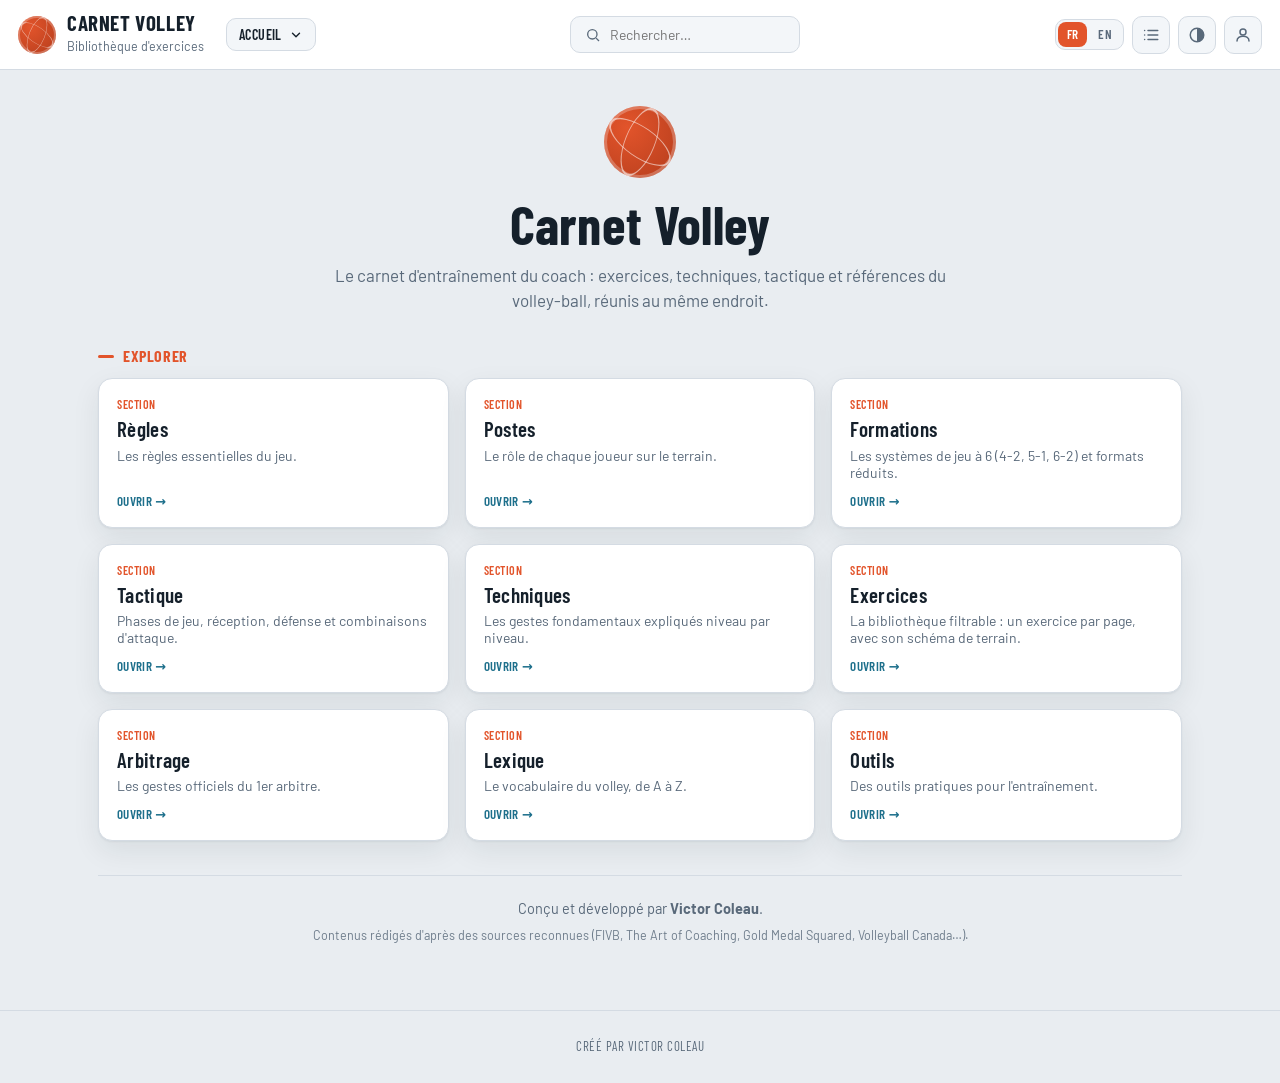
==== commit 5936055e: "Thème : bouton à 3 modes cycliques (auto / clair / sombre) - Ajoute un mode "auto" explicite qui sui" ====
--- a/public/index.html
+++ b/public/index.html
@@ -5,638 +5,7 @@
 <meta name="viewport" content="width=device-width, initial-scale=1, viewport-fit=cover">
 <title>Carnet d'exercices volley</title>
 <meta name="claude:viewport-fit-sides" content="cover">
-<style>
-/* =========================================================================
-   DIRECTION : carnet de terrain d'entraîneur. Bleu taraflex + orange ballon,
-   titres condensés "jersey". Page de filtres > un exercice par page, chacun
-   avec son schéma de terrain dessiné.
-   ========================================================================= */
-:root{
-  --bg:#e9edf1; --surface:#ffffff; --surface-2:#f3f6f9;
-  --fg:#15202b; --muted:#59697a; --line:#d4dbe3;
-  --accent:#e2542b;            /* ballon */
-  --accent-soft:#fdeadf;
-  --blue:#1d6f8b;              /* terrain / équipe A */
-  --blue-soft:#dcebf0;
-  --court:#cde0e6; --court-zone:#bcd6de; --court-line:#ffffff;
-  --teamA:#1d6f8b; --teamB:#e2542b; --teamC:#7a52c7; --ball:#f2b705;
-  --shadow:0 1px 2px rgba(18,32,43,.06), 0 10px 28px rgba(18,32,43,.08);
-  --r:14px;
-  --f-head:"Barlow Condensed",system-ui,sans-serif;
-  --f-body:"Barlow",system-ui,sans-serif;
-  color-scheme:light;
-}
-@media (prefers-color-scheme:dark){:root:not([data-theme="light"]){
-  --bg:#0f1620; --surface:#18222e; --surface-2:#1e2a37;
-  --fg:#e8edf2; --muted:#93a3b3; --line:#2b3a49;
-  --accent:#ff7a4d; --accent-soft:#3a2016;
-  --blue:#4bb3d4; --blue-soft:#15303a;
-  --court:#20323c; --court-zone:#263d48; --court-line:#52707c;
-  --teamA:#4bb3d4; --teamB:#ff7a4d; --teamC:#a98be6; --ball:#f2b705;
-  --shadow:0 1px 2px rgba(0,0,0,.3), 0 12px 30px rgba(0,0,0,.35);
-  color-scheme:dark;
-}}
-:root[data-theme="dark"]{
-  --bg:#0f1620; --surface:#18222e; --surface-2:#1e2a37;
-  --fg:#e8edf2; --muted:#93a3b3; --line:#2b3a49;
-  --accent:#ff7a4d; --accent-soft:#3a2016;
-  --blue:#4bb3d4; --blue-soft:#15303a;
-  --court:#20323c; --court-zone:#263d48; --court-line:#52707c;
-  --teamA:#4bb3d4; --teamB:#ff7a4d; --teamC:#a98be6; --ball:#f2b705;
-  --shadow:0 1px 2px rgba(0,0,0,.3), 0 12px 30px rgba(0,0,0,.35);
-  color-scheme:dark;
-}
-
-*{box-sizing:border-box}
-body{margin:0;background:var(--bg);color:var(--fg);font-family:var(--f-body);
-  font-size:16px;line-height:1.5;-webkit-font-smoothing:antialiased;
-  display:flex;flex-direction:column;min-height:100dvh}
-h1,h2,h3,h4,h5,h6{font-family:var(--f-head);line-height:1.05;margin:0;
-  letter-spacing:.3px;color:var(--fg)}
-a{color:inherit}
-button{font-family:inherit}
-body::before{content:"";position:fixed;inset:0 0 auto;height:env(safe-area-inset-top,0px);
-  background:var(--surface);z-index:40}
-
-/* ---- barre haute ---- */
-.topbar{position:sticky;top:env(safe-area-inset-top,0px);z-index:60;
-  background:var(--surface);border-bottom:1px solid var(--line)}
-.topbar-in{display:flex;align-items:center;gap:14px;
-  padding-block:12px;
-  padding-left:max(18px,env(safe-area-inset-left,0px));
-  padding-right:max(18px,env(safe-area-inset-right,0px));
-  margin:0 auto}
-.brand{display:flex;align-items:center;gap:11px;flex:none;cursor:pointer;border-radius:10px}
-.brand:hover .t b{color:var(--accent)}
-.brand:focus-visible{outline:2px solid var(--accent);outline-offset:3px}
-/* ---- Page d'accueil ---- */
-.home{display:none}
-body[data-iview="home"] #homeView{display:block}
-.home-hero{text-align:center;padding:14px 0 8px;margin-bottom:10px}
-.home-mark{width:72px;height:72px;border-radius:50%;margin:0 auto 18px;position:relative;
-  background:radial-gradient(circle at 32% 30%,var(--accent),#b53d1c);box-shadow:inset 0 0 0 3px rgba(255,255,255,.25)}
-.home-mark::before,.home-mark::after{content:"";position:absolute;inset:0;border-radius:50%;border:2px solid rgba(255,255,255,.55)}
-.home-mark::before{transform:rotate(22deg) scaleX(.42)}
-.home-mark::after{transform:rotate(-55deg) scaleX(.42)}
-.home-hero h1{font-size:clamp(34px,7vw,54px);margin:0 0 10px}
-.home-hero p{max-width:620px;margin:0 auto;color:var(--muted);font-size:17px;line-height:1.5}
-.home-h2{font-family:var(--f-head);font-size:16px;text-transform:uppercase;letter-spacing:.6px;color:var(--accent);margin:26px 0 14px;display:flex;align-items:center;gap:9px}
-.home-h2::before{content:"";width:16px;height:3px;background:var(--accent);border-radius:2px}
-.home-credits{margin-top:34px;padding-top:22px;border-top:1px solid var(--line);text-align:center;color:var(--muted)}
-.home-credits p{margin:0 0 6px;font-size:14.5px}
-.home-credits .home-sub{font-size:12.5px;opacity:.85}
-.brand .mark{flex:none;width:38px;height:38px;border-radius:50%;
-  background:radial-gradient(circle at 32% 30%,var(--accent),#b53d1c);
-  position:relative;box-shadow:inset 0 0 0 2px rgba(255,255,255,.25)}
-.brand .mark::before,.brand .mark::after{content:"";position:absolute;inset:0;
-  border-radius:50%;border:1.5px solid rgba(255,255,255,.55)}
-.brand .mark::before{transform:rotate(22deg) scaleX(.42)}
-.brand .mark::after{transform:rotate(-55deg) scaleX(.42)}
-.brand .t{min-width:0}
-.brand .t b{font-family:var(--f-head);font-weight:700;font-size:21px;
-  display:block;line-height:1;text-transform:uppercase;letter-spacing:.6px;white-space:nowrap}
-.brand .t span{font-size:12.5px;color:var(--muted)}
-.topbar .spacer{flex:1}
-.count-pill{flex:none;font-family:var(--f-head);font-weight:600;font-size:14px;
-  background:var(--accent-soft);color:var(--accent);padding:5px 12px;border-radius:999px;
-  text-transform:uppercase;letter-spacing:.5px;white-space:nowrap}
-.theme-btn{flex:none;width:38px;height:38px;border-radius:10px;cursor:pointer;
-  background:var(--surface-2);border:1px solid var(--line);color:var(--muted);
-  font-size:17px;display:inline-flex;align-items:center;justify-content:center;gap:9px}
-.theme-btn:hover{color:var(--fg)}
-.theme-btn .ic{display:inline-flex;align-items:center;justify-content:center}
-.theme-btn .tb-lbl{display:none;font-family:var(--f-head);font-weight:600;font-size:14px;text-transform:uppercase;letter-spacing:.3px}
-#profileBtn.authed{color:var(--accent);border-color:var(--accent)}
-#profileBtn.authed:hover{background:var(--accent);border-color:var(--accent);color:#fff}
-.tools{display:flex;align-items:center;gap:8px}
-.burger-btn{display:none}
-/* sélecteur de langue (évolutif : une puce par langue déclarée dans LANGS) */
-.langsel{display:inline-flex;align-items:center;gap:2px;background:var(--surface-2);border:1px solid var(--line);border-radius:10px;padding:2px}
-.lang-opt{cursor:pointer;border:none;background:none;color:var(--muted);font-family:var(--f-head);font-weight:600;font-size:13px;letter-spacing:.3px;padding:6px 9px;border-radius:8px;line-height:1}
-.lang-opt:hover{color:var(--fg)}
-.lang-opt[aria-current="true"]{background:var(--accent);color:#fff}
-/* ---- recherche globale : champ navbar ---- */
-.nav-gap{flex:1 1 0;min-width:0}
-.navsearch{display:flex;align-items:center;gap:7px;background:var(--surface-2);border:1px solid var(--line);border-radius:10px;padding:6px 14px;flex:0 1 320px;min-width:0;margin:0;}
-.navsearch:focus-within{border-color:var(--accent)}
-.navsearch svg{width:16px;height:16px;color:var(--muted);flex:none;transition:color .12s}
-.navsearch:focus-within svg{color:var(--accent)}
-.navsearch input{border:none;background:none;outline:none;font:inherit;font-size:14px;color:var(--fg);width:100%;min-width:0}
-.navsearch input:focus{outline:none}
-@media(max-width:1600px){ .navsearch{flex:0 1 230px} }
-@media(max-width:560px){
-  .nav-gap{display:none}
-  .navsearch{flex:1 1 auto;padding:5px 11px}
-  .navsearch input{font-size:13px}
-}
-/* ---- recherche globale : page de résultats ---- */
-.searchview{display:none}
-body[data-iview="search"] #searchView{display:block}
-.search-pagebar{display:flex;align-items:center;gap:10px;background:var(--surface);border:1px solid var(--line);border-radius:12px;padding:11px 14px;margin-bottom:22px;box-shadow:var(--shadow)}
-.search-pagebar:focus-within{border-color:var(--accent)}
-.search-pagebar svg{width:18px;height:18px;color:var(--muted);flex:none;transition:color .12s}
-.search-pagebar:focus-within svg{color:var(--accent)}
-.search-pagebar input{flex:1;border:none;background:none;outline:none;font:inherit;font-size:16px;color:var(--fg);min-width:0}
-.search-pagebar input:focus{outline:none}
-/* masque la croix de clear native (WebKit/mobile) : on garde uniquement notre bouton .search-clear */
-.search-pagebar input::-webkit-search-cancel-button,.search-pagebar input::-webkit-search-decoration{-webkit-appearance:none;appearance:none;display:none}
-.search-clear{border:none;background:none;color:var(--muted);cursor:pointer;font-size:15px;width:28px;height:28px;border-radius:50%;display:grid;place-items:center;flex:none}
-.search-clear:hover{color:var(--accent);background:var(--surface-2)}
-.search-empty{color:var(--muted);text-align:center;padding:48px 20px;font-size:15px;line-height:1.5}
-.search-group{margin-bottom:26px}
-.search-group-h{font-family:var(--f-head);font-weight:600;font-size:14px;letter-spacing:.6px;text-transform:uppercase;color:var(--accent);margin:0 0 12px;display:flex;align-items:center;gap:9px}
-.search-group-h::before{content:"";width:16px;height:3px;background:var(--accent);border-radius:2px}
-.search-group-h span{color:var(--muted);font-weight:600}
-.search-hits{display:grid;gap:8px;grid-template-columns:repeat(auto-fill,minmax(260px,1fr))}
-.search-hit{text-align:left;cursor:pointer;background:var(--surface);border:1px solid var(--line);border-radius:12px;box-shadow:var(--shadow);padding:13px 15px;display:flex;flex-direction:column;gap:3px;transition:.12s;min-width:0}
-.search-hit:hover{transform:translateY(-2px);border-color:var(--accent)}
-.search-hit-t{font-weight:600;font-size:15.5px;line-height:1.2}
-.search-hit-s{font-family:var(--f-head);font-weight:600;font-size:11.5px;letter-spacing:.3px;text-transform:uppercase;color:var(--muted)}
-@keyframes flashitem{0%,100%{box-shadow:var(--shadow)}30%{box-shadow:0 0 0 2px var(--accent)}}
-.ref-item.flash{animation:flashitem 1.1s ease}
-/* Panneau latéral d'outils (téléphone) */
-.tm-backdrop{position:fixed;inset:0;background:rgba(10,16,24,.45);z-index:95;opacity:0;visibility:hidden;transition:.2s}
-body.tools-open .tm-backdrop{opacity:1;visibility:visible}
-body.tools-open .topbar{z-index:110}   /* sort le panneau du contexte d'empilement de la topbar, au-dessus du backdrop */
-/* Pages protégées (visibles uniquement connecté) */
-.protected{display:none!important}
-body[data-auth="in"] .protected{display:revert!important}
-/* Modale de connexion */
-.auth-modal{position:fixed;inset:0;z-index:120;display:none;align-items:center;justify-content:center;padding:18px;background:rgba(10,16,24,.5)}
-.auth-modal.open{display:flex}
-.auth-card{background:var(--surface);border:1px solid var(--line);border-radius:16px;box-shadow:0 20px 60px rgba(10,16,24,.35);width:min(94vw,360px);max-height:calc(100dvh - 36px);overflow:auto;padding:22px}
-.auth-head{display:flex;align-items:center;justify-content:space-between;margin-bottom:16px}
-.auth-head h3{font-family:var(--f-head);font-size:22px;margin:0;color:var(--fg)}
-#authForm{margin:0;}
-.auth-x{border:none;background:none;color:var(--muted);font-size:20px;cursor:pointer;width:32px;height:32px;border-radius:8px;display:grid;place-items:center}
-.auth-x:hover{color:var(--fg);background:var(--surface-2)}
-.auth-card label{display:block;font-family:var(--f-head);font-weight:600;font-size:13px;text-transform:uppercase;letter-spacing:.3px;color:var(--muted);margin-bottom:14px}
-.auth-card input{display:block;width:100%;box-sizing:border-box;margin-top:6px;padding:11px 13px;border:1px solid var(--line);border-radius:10px;background:var(--surface-2);color:var(--fg);font-family:inherit;font-size:15px}
-.auth-card input:focus{outline:none;border-color:var(--accent)}
-/* champ "mot de passe" : masquage géré en JS (puces •), input texte normal, rien de masqué côté navigateur */
-.auth-card input#authPass{letter-spacing:2px}
-.auth-err{color:#d6442a;font-size:13.5px;margin:0 0 14px}
-.auth-submit{width:100%;padding:12px;border:none;border-radius:10px;background:var(--accent);color:#fff;font-family:var(--f-head);font-weight:600;font-size:15px;text-transform:uppercase;letter-spacing:.4px;cursor:pointer}
-.auth-submit:hover{filter:brightness(1.05)}
-.auth-note{margin:14px 0 0;font-size:12px;color:var(--muted);line-height:1.5}
-@media(max-width:560px){
-  .burger-btn{display:inline-flex}
-  .tools{
-    position:fixed;z-index:100;
-    top:calc(env(safe-area-inset-top,0px) + var(--nav-h,60px));
-    right:0;width:min(80vw,260px);
-    flex-direction:column;align-items:stretch;gap:8px;
-    padding:14px;
-    background:var(--surface);border-left:1px solid var(--line);border-bottom:1px solid var(--line);
-    border-bottom-left-radius:16px;
-    box-shadow:-10px 14px 40px rgba(10,16,24,.28);
-    transform:translateX(105%);transition:transform .22s ease;
-  }
-  body.tools-open .tools{transform:none}
-  .tools .theme-btn{width:100%;height:46px;justify-content:flex-start;padding:0 14px;font-size:18px}
-  .tools .theme-btn .tb-lbl{display:inline}
-  .tools .langsel{width:100%;justify-content:stretch}
-  .tools .lang-opt{flex:1;height:42px;font-size:15px}
-}
-
-/* ---- enveloppe ---- */
-.wrap{max-width:1120px;margin:0 auto;
-  padding-left:max(18px,env(safe-area-inset-left,0px));
-  padding-right:max(18px,env(safe-area-inset-right,0px));
-  padding-block:22px 60px}
-
-/* =======================  PAGE FILTRES  ======================= */
-.intro{margin-bottom:20px}
-.intro h1{font-size:clamp(30px,6vw,46px);text-transform:uppercase}
-.intro p{color:var(--muted);max-width:62ch;margin:8px 0 0}
-
-.filters{background:var(--surface);border:1px solid var(--line);border-radius:var(--r);
-  box-shadow:var(--shadow);padding:18px;margin-bottom:26px}
-.filters-head{display:flex;align-items:center;justify-content:space-between;gap:12px;
-  flex-wrap:wrap;margin-bottom:16px;padding-bottom:14px;border-bottom:1px solid var(--line)}
-.chip .n{opacity:.55;margin-left:1px}
-.chip[aria-pressed="true"] .n{opacity:.85}
-.head-actions{display:flex;align-items:center;gap:14px;flex-wrap:wrap}
-.favfilter{cursor:pointer;border:1px solid var(--line);background:var(--surface-2);color:var(--fg);
-  font-family:var(--f-head);font-weight:600;font-size:13.5px;letter-spacing:.3px;text-transform:uppercase;
-  padding:6px 13px;border-radius:999px;transition:.12s}
-.favfilter:hover{border-color:var(--ball)}
-.favfilter[aria-pressed="true"]{background:var(--ball);border-color:var(--ball);color:#4a3a00}
-.card{position:relative}
-.card-top{padding-right:46px}
-.fav-star{position:absolute;top:9px;right:9px;z-index:3;cursor:pointer;background:transparent;border:none;
-  width:30px;height:30px;display:grid;place-items:center;border-radius:8px;line-height:1;
-  font-size:20px;color:var(--muted);transition:.12s}
-.fav-star:hover{color:var(--ball);background:var(--surface-2)}
-.fav-star.on{color:var(--ball)}
-@keyframes fav-pop{0%{scale:1}35%{scale:1.55}65%{scale:.88}100%{scale:1}}
-.fav-star.pop{animation:fav-pop .34s cubic-bezier(.34,1.56,.64,1)}
-@media(prefers-reduced-motion:reduce){.fav-star.pop{animation:none}}
-.sheet-head{position:relative}
-.sheet-head-top{display:flex;align-items:flex-start;justify-content:space-between;gap:12px}
-.sheet-actions{display:flex;align-items:center;gap:8px;flex:none}
-.sheet-actions .fav-star{position:static;transform:none;width:34px;height:34px;font-size:22px}
-.sheet-add{cursor:pointer;border:1px solid var(--accent);background:var(--accent);color:#fff;
-  font-family:var(--f-head);font-weight:600;font-size:13px;letter-spacing:.3px;text-transform:uppercase;
-  padding:7px 13px;border-radius:9px;white-space:nowrap;transition:.12s}
-.sheet-add:hover{filter:brightness(1.06)}
-.sheet-add.added{background:var(--surface-2);border-color:var(--line);color:var(--muted);cursor:default;filter:none}
-.filter-row{display:grid;gap:18px;grid-template-columns:1fr}
-@media(min-width:720px){.filter-row{grid-template-columns:1.3fr 1fr}}
-.fgroup{min-width:0}
-.flabel{font-family:var(--f-head);font-weight:600;font-size:13px;text-transform:uppercase;
-  letter-spacing:.8px;color:var(--muted);margin:0 0 9px}
-.chips{display:flex;flex-wrap:wrap;gap:7px}
-.chip{cursor:pointer;border:1px solid var(--line);background:var(--surface-2);color:var(--fg);
-  font-family:var(--f-head);font-weight:600;font-size:13.5px;letter-spacing:.3px;
-  padding:6px 13px;border-radius:999px;transition:.12s;line-height:1.25;
-  text-transform:uppercase;display:inline-flex;align-items:center;gap:6px}
-.chip:hover{border-color:var(--accent)}
-.chip[aria-pressed="true"]{background:var(--accent);border-color:var(--accent);color:#fff}
-.chip.blue[aria-pressed="true"]{background:var(--blue);border-color:var(--blue)}
-.chip .dot{width:8px;height:8px;border-radius:50%;background:currentColor;opacity:.55}
-
-.searchbox{position:relative}
-.searchbox input,.numbox input{width:100%;font:inherit;font-size:15px;
-  background:var(--surface-2);border:1px solid var(--line);border-radius:10px;
-  padding:10px 12px;color:var(--fg)}
-.searchbox input{padding-left:36px}
-.searchbox svg{position:absolute;left:11px;top:50%;transform:translateY(-50%);
-  width:17px;height:17px;color:var(--muted)}
-.numbox{display:flex;align-items:center;gap:10px}
-.numbox input{width:84px;text-align:center;font-family:var(--f-head);font-weight:700;font-size:18px}
-.numbox .hint{font-size:13px;color:var(--muted)}
-input:focus,button:focus-visible,.chip:focus-visible,.card:focus-visible{outline:2px solid var(--accent);outline-offset:2px}
-
-.toolbar{display:flex;align-items:center;gap:12px;flex-wrap:wrap;margin-bottom:16px}
-.reset{cursor:pointer;background:none;border:none;color:var(--accent);font-weight:600;
-  font-size:14px;padding:4px 2px;text-decoration:underline;text-underline-offset:3px}
-
-/* ---- grille de cartes ---- */
-.grid{display:grid;gap:16px;grid-template-columns:repeat(auto-fill,minmax(270px,1fr))}
-.theme-btn svg{width:18px;height:18px}
-.grid.compact{grid-template-columns:1fr;gap:10px}
-.grid.compact .card{flex-direction:row;align-items:center;flex-wrap:wrap;padding-right:38px}
-.grid.compact .card-mini{display:none}
-.grid.compact .card-top{flex:1 1 220px;min-width:0;padding:10px 10px}
-.grid.compact .card h3{font-size:16px}
-.grid.compact .card-sub{font-size:12px;margin-top:1px}
-.grid.compact .card-tags{flex:0 0 auto;margin:0;padding:10px 10px;flex-wrap:wrap;justify-content:flex-end}
-.grid.compact .fav-star{top:50%;transform:translateY(-50%)}
-.card{padding:0;text-align:left;cursor:pointer;background:var(--surface);border:1px solid var(--line);
-  border-radius:var(--r);box-shadow:var(--shadow);overflow:hidden;display:flex;flex-direction:column;
-  transition:.14s;min-width:0}
-.card:hover{transform:translateY(-3px);border-color:var(--accent)}
-.card-top{display:flex;align-items:flex-start;gap:10px;padding:14px 14px 10px}
-.card-titles{margin-right:16px}
-.card-num{flex:none;font-family:var(--f-head);font-weight:700;font-size:15px;
-  width:34px;height:34px;border-radius:9px;display:grid;place-items:center;
-  background:var(--blue-soft);color:var(--blue)}
-.card h3{font-size:19px;font-weight:600;line-height:1.08}
-.card-sub{color:var(--muted);font-size:13px;margin-top:3px}
-.card-mini{margin:4px 14px 0;border-radius:10px;overflow:hidden;background:var(--court);
-  aspect-ratio:16/9;display:grid;place-items:center}
-.card-mini svg{width:100%;height:100%}
-.card-tags{display:flex;flex-wrap:wrap;gap:6px;padding:12px 14px 14px;margin-top:auto}
-.tag{font-family:var(--f-head);font-weight:600;font-size:11.5px;letter-spacing:.4px;display: flex;
-  align-items: center;
-  text-transform:uppercase;padding:3px 9px;border-radius:999px;background:var(--surface-2);
-  color:var(--muted);border:1px solid var(--line)}
-.tag.lvl{background:var(--accent-soft);color:var(--accent);border-color:transparent}
-
-.empty{text-align:center;color:var(--muted);padding:60px 20px}
-.empty b{font-family:var(--f-head);font-size:22px;color:var(--fg);display:block;margin-bottom:6px}
-
-/* =======================  PAGE EXERCICE  ======================= */
-.detail{display:none}
-body[data-view="detail"] .listview{display:none}
-body[data-view="detail"] .detail{display:block}
-
-.dnav{display:flex;align-items:center;gap:10px;margin-bottom:18px;flex-wrap:wrap}
-.btn{cursor:pointer;border:1px solid var(--line);background:var(--surface);color:var(--fg);
-  font-family:var(--f-head);font-weight:600;font-size:14px;letter-spacing:.4px;
-  padding:9px 15px;border-radius:10px;text-transform:uppercase;display:inline-flex;
-  align-items:center;gap:7px;transition:.12s}
-.btn:not([disabled]):hover{border-color:var(--accent);color:var(--accent)}
-.btn[disabled]{opacity:.4;cursor:not-allowed}
-.btn.primary{background:var(--accent);border-color:var(--accent);color:#fff}
-.btn.primary:hover{filter:brightness(1.05);color:#fff}
-/* Hauteur identique pour les trois boutons de navigation, sur tous les écrans */
-.dnav #backBtn,.dnav #prevBtn,.dnav #nextBtn,
-.dnav #infoBack,.dnav #infoPrev,.dnav #infoNext{
-  box-sizing:border-box;
-  height:39px;
-  min-height:39px;
-  padding-top:0;
-  padding-bottom:0;
-}
-.dnav .spacer{flex:1}
-.dnav .pos{font-family:var(--f-head);font-weight:600;color:var(--muted);font-size:14px}
-
-.sheet{background:var(--surface);border:1px solid var(--line);border-radius:18px;
-  box-shadow:var(--shadow);overflow:hidden}
-/* animation de transition au swipe */
-@keyframes sheet-in-next{from{opacity:0;transform:translateX(30px)}to{opacity:1;transform:none}}
-@keyframes sheet-in-prev{from{opacity:0;transform:translateX(-30px)}to{opacity:1;transform:none}}
-.sheet.anim-next{animation:sheet-in-next .22s cubic-bezier(.22,.61,.36,1)}
-.sheet.anim-prev{animation:sheet-in-prev .22s cubic-bezier(.22,.61,.36,1)}
-@media(prefers-reduced-motion:reduce){.sheet.anim-next,.sheet.anim-prev{animation:none}}
-.sheet-head{padding:22px 26px;border-bottom:1px solid var(--line);
-  background:linear-gradient(100deg,var(--blue-soft),transparent)}
-.sheet-eyebrow{font-family:var(--f-head);font-weight:600;font-size:13px;letter-spacing:1px;
-  text-transform:uppercase;color:var(--accent)}
-.sheet-head h2{font-size:clamp(26px,4.5vw,38px);margin-top:4px;text-transform:uppercase}
-.sheet-meta{display:flex;flex-wrap:wrap;gap:8px;margin-top:14px}
-.meta{display:inline-flex;align-items:center;gap:7px;background:var(--surface);
-  border:1px solid var(--line);border-radius:999px;padding:5px 13px;font-size:13.5px}
-.meta b{font-family:var(--f-head);font-weight:700;font-size:14px}
-.meta svg{width:15px;height:15px;color:var(--accent)}
-
-.sheet-body{display:grid;gap:0;grid-template-columns:1fr}
-@media(min-width:860px){.sheet-body{grid-template-columns:minmax(0,420px) 1fr}}
-.sheet-court{padding:22px 26px;border-bottom:1px solid var(--line)}
-@media(min-width:860px){.sheet-court{border-bottom:none;border-right:1px solid var(--line)}}
-.court-wrap{background:var(--court);border-radius:12px;padding:10px;position:relative}
-.court-wrap svg{width:100%;height:auto;display:block}
-.legend{display:flex;flex-wrap:wrap;gap:12px;margin-top:12px;font-size:13px;color:var(--muted)}
-.legend span{display:inline-flex;align-items:center;gap:6px}
-.lg-dot{width:14px;height:14px;border-radius:50%;flex:none}
-.lg-line{width:20px;height:0;border-top:2.5px solid var(--fg);flex:none}
-.lg-line.dash{border-top-style:dashed;border-color:var(--ball)}
-
-.sheet-info{padding:22px 26px;min-width:0}
-.block{margin-bottom:22px}
-.block:last-child{margin-bottom:0}
-.block h3{font-family:var(--f-head);font-weight:600;font-size:15px;letter-spacing:.8px;
-  text-transform:uppercase;color:var(--accent);margin-bottom:9px;
-  display:flex;align-items:center;gap:8px}
-.block h3::before{content:"";width:16px;height:3px;background:var(--accent);border-radius:2px}
-.block p{margin:0}
-.obj{background:var(--accent-soft);border-radius:10px;padding:13px 15px;font-size:15.5px}
-:root[data-theme="dark"] .obj,.dark .obj{color:var(--fg)}
-ol.steps{margin:0;padding:0;list-style:none;counter-reset:s}
-ol.steps li{counter-increment:s;position:relative;padding:4px 0 10px 38px;
-  border-left:2px solid var(--line);margin-left:13px}
-ol.steps li:last-child{border-left-color:transparent}
-ol.steps li::before{content:counter(s);position:absolute;left:-14px;top:2px;
-  width:26px;height:26px;border-radius:50%;background:var(--blue);color:#fff;
-  font-family:var(--f-head);font-weight:700;font-size:14px;display:grid;place-items:center}
-ul.pts{margin:0;padding:0;list-style:none;display:grid;gap:8px}
-ul.pts li{position:relative;padding-left:24px}
-ul.pts li::before{content:"";position:absolute;left:4px;top:9px;width:8px;height:8px;
-  border-radius:50%;background:var(--accent)}
-ul.var{margin:0;padding:0;list-style:none;display:grid;gap:8px}
-ul.var li{position:relative;padding-left:26px;color:var(--fg)}
-ul.var li::before{content:"+";position:absolute;left:3px;top:-1px;font-family:var(--f-head);
-  font-weight:700;color:var(--blue);font-size:18px}
-.mat{color:var(--muted)}
-
-/* ---- aide "évolutif" ---- */
-.howto{margin-top:30px;background:var(--surface-2);border:1px dashed var(--line);
-  border-radius:var(--r);padding:16px 18px;font-size:14px;color:var(--muted)}
-.howto summary{cursor:pointer;font-family:var(--f-head);font-weight:600;font-size:14px;
-  letter-spacing:.5px;text-transform:uppercase;color:var(--fg)}
-.howto code{background:var(--surface);border:1px solid var(--line);border-radius:6px;
-  padding:1px 6px;font-size:13px;font-family:ui-monospace,SFMono-Regular,Menlo,monospace;color:var(--accent)}
-.howto pre{overflow-x:auto;background:var(--surface);border:1px solid var(--line);border-radius:10px;
-  padding:14px;margin-top:12px}
-.howto pre code{background:none;border:none;padding:0;color:var(--fg);line-height:1.6;display:block}
-
-/* ---- impression : un exercice par page ---- */
-.pagefoot{text-align:center;color:var(--muted);font-size:13px;
-  padding:26px 18px calc(26px + env(safe-area-inset-bottom,0px));
-  border-top:1px solid var(--line);
-  font-family:var(--f-head);letter-spacing:.5px;text-transform:uppercase}
-
-/* ---- sidenav séance ---- */
-.sidenav{position:fixed;top:calc(env(safe-area-inset-top,0px) + var(--nav-h,60px));right:0;bottom:0;width:300px;max-width:88vw;z-index:50;
-  background:var(--surface);border-left:1px solid var(--line);display:flex;flex-direction:column;
-  transform:translateX(100%);transition:transform .22s ease;box-shadow:0 0 40px rgba(0,0,0,.12);
-  padding-bottom:env(safe-area-inset-bottom,0px);padding-right:env(safe-area-inset-right,0px)}
-body.sn-open .sidenav{transform:none}
-.sn-head{flex:none;display:flex;align-items:center;gap:10px;padding:16px;border-bottom:1px solid var(--line)}
-.sn-title{flex:1;font-family:var(--f-head);font-weight:600;font-size:16px;text-transform:uppercase;letter-spacing:.4px;line-height:1.15}
-.sn-title #snDate{color:var(--accent)}
-.sn-close{flex:none;width:32px;height:32px;border-radius:8px;border:1px solid var(--line);background:var(--surface-2);color:var(--muted);cursor:pointer;font-size:15px;display:grid;place-items:center}
-.sn-close:hover{color:var(--fg)}
-.sn-close svg{width:17px;height:17px}
-.sn-list{flex:1;overflow-y:auto;padding:4px 16px;display:flex;flex-direction:column}
-.sn-empty{color:var(--muted);font-size:13.5px;text-align:center;padding:30px 10px;line-height:1.6}
-.sn-item{display:flex;align-items:center;gap:8px;border-bottom:1px solid var(--line)}
-.sn-item:last-child{border-bottom:none}
-.sn-item-main{flex:1;min-width:0;text-align:left;cursor:pointer;background:none;border:none;padding:12px 2px;color:var(--fg)}
-.sn-item-main:hover .sn-item-name{color:var(--accent)}
-.sn-item-name{display:block;font-weight:600;font-size:14px;line-height:1.25}
-.sn-item-meta{display:block;color:var(--muted);font-size:12px;margin-top:2px;font-family:var(--f-head);text-transform:uppercase;letter-spacing:.3px}
-.sn-item-del{flex:none;width:30px;height:30px;border:none;background:none;color:var(--muted);cursor:pointer;font-size:14px;border-radius:7px}
-.sn-item-del:hover{background:var(--accent-soft);color:var(--accent)}
-.sn-foot{flex:none;display:flex;align-items:center;gap:12px;padding:14px 16px;border-top:1px solid var(--line)}
-.sn-stats{flex:1;min-width:0;line-height:1.2}
-.sn-stats b{display:block;font-family:var(--f-head);font-size:15px}
-.sn-stats span{color:var(--muted);font-size:13px}
-.sn-clear{flex:none;cursor:pointer;border:1px solid var(--line);background:var(--surface-2);color:var(--fg);font-family:var(--f-head);font-weight:600;font-size:13px;text-transform:uppercase;letter-spacing:.3px;padding:8px 14px;border-radius:9px}
-.sn-clear:hover{border-color:var(--accent);color:var(--accent)}
-.sn-backdrop{position:fixed;top:calc(env(safe-area-inset-top,0px) + var(--nav-h,60px));left:0;right:0;bottom:0;background:rgba(10,16,24,.45);z-index:45;opacity:0;visibility:hidden;transition:.2s}
-body.sn-open .sn-backdrop{opacity:1;visibility:visible}
-.page{transition:margin-right .22s ease;flex:1 0 auto;display:flex;flex-direction:column}
-.page>.wrap{flex:1 0 auto;width:100%;}
-.sn-toggle{flex:none;display:inline-flex;align-items:center;gap:7px;cursor:pointer;border:1px solid var(--line);background:var(--surface-2);color:var(--fg);font-family:var(--f-head);font-weight:600;font-size:13.5px;text-transform:uppercase;letter-spacing:.3px;padding:7px 12px;border-radius:10px;transition:.12s}
-.sn-toggle:hover{border-color:var(--accent)}
-.sn-toggle svg{width:16px;height:16px}
-.sn-badge{min-width:19px;height:19px;padding:0 5px;border-radius:999px;background:var(--accent);color:#fff;font-family:var(--f-head);font-size:12px;font-weight:700;display:inline-grid;place-items:center}
-.card-add{margin-left:auto;align-self:center;cursor:pointer;border:1px solid var(--accent);background:var(--accent);color:#fff;font-family:var(--f-head);font-weight:600;font-size:12px;letter-spacing:.3px;text-transform:uppercase;padding:5px 11px;border-radius:999px;white-space:nowrap;transition:.12s}
-.card-add:hover{filter:brightness(1.06)}
-.card-add.added{background:var(--surface-2);border-color:var(--line);color:var(--muted);cursor:default;filter:none}
-@media(min-width:980px){
-  body.sn-open[data-section="exercices"] .page{margin-right:300px}
-  body.sn-open .sn-backdrop{opacity:0;visibility:hidden}
-  .sidenav{box-shadow:none}
-}
-@media(max-width:560px){
-  .sn-toggle .lbl{display:none}
-  .sn-toggle{padding:7px 10px}
-}
-
-/* ---- sections Exercices / Techniques ---- */
-:root{--deb:#1f7a44;--deb-bg:#e4f4ea;--adv:#c0392b;--adv-bg:#fdeaea}
-@media(prefers-color-scheme:dark){:root:not([data-theme="light"]){--deb:#74d6a0;--deb-bg:#163528;--adv:#f0a0a0;--adv-bg:#3a1f1f}}
-:root[data-theme="dark"]{--deb:#74d6a0;--deb-bg:#163528;--adv:#f0a0a0;--adv-bg:#3a1f1f}
-.navbtn{flex:none;cursor:pointer;border:none;background:none;color:var(--muted);font-family:var(--f-head);font-weight:600;font-size:14px;text-transform:uppercase;letter-spacing:.4px;padding:6px 2px;position:relative;transition:color .12s;white-space:nowrap}
-.navbtn:hover{color:var(--fg)}
-.navbtn::after{content:"";position:absolute;left:0;right:0;bottom:-3px;height:2px;border-radius:2px;background:var(--accent);transform:scaleX(0);transition:transform .15s ease}
-.topnav{position:relative;display:flex;align-items:center;margin-left:8px}
-.navlinks{display:flex;gap:16px;align-items:center}
-.navsel-current{display:none}
-.navbtn.active{color:var(--accent)}
-.navbtn.active::after{transform:scaleX(1)}
-.infolist,.infodetail{display:none}
-body[data-iview="list"] .infolist{display:block}
-body[data-iview="detail"] .infodetail{display:block}
-body[data-iview] #listview,body[data-iview] #detail{display:none!important}
-body[data-iview] .sn-toggle,body[data-iview] .sidenav,body[data-iview] .sn-backdrop{display:none!important}
-.tech-level-h.plain{background:var(--blue-soft);color:var(--blue)}
-/* navbar : sélecteur déroulant sous grand écran (les entrées + la recherche ne tiennent pas en ligne) */
-@media(max-width:1600px){
-  .navsel-current{display:inline-flex;align-items:center;gap:7px;cursor:pointer;border:1px solid var(--line);background:var(--surface-2);color:var(--fg);font-family:var(--f-head);font-weight:600;font-size:14px;text-transform:uppercase;letter-spacing:.4px;padding:7px 12px;border-radius:10px;white-space:nowrap}
-  .navsel-current svg{width:14px;height:14px;transition:transform .15s}
-  .topnav.open .navsel-current svg{transform:rotate(180deg)}
-  .navlinks{position:absolute;top:calc(100% + 8px);left:0;z-index:70;flex-direction:column;gap:2px;align-items:stretch;background:var(--surface);border:1px solid var(--line);border-radius:12px;box-shadow:var(--shadow);padding:6px;min-width:190px;display:none}
-  .topnav.open .navlinks{display:flex}
-  .navlinks .navbtn{text-align:left;padding:10px 12px;border-radius:8px;font-size:14px}
-  .navlinks .navbtn::after{display:none}
-  .navlinks .navbtn:hover{color:var(--fg);background:var(--surface-2)}
-  .navlinks .navbtn.active{background:var(--accent);color:#fff}
-}
-.tech-grid{display:grid;gap:16px;grid-template-columns:repeat(auto-fill,minmax(280px,1fr))}
-.tech-card{text-align:left;cursor:pointer;background:var(--surface);border:1px solid var(--line);border-radius:var(--r);box-shadow:var(--shadow);padding:18px;display:flex;flex-direction:column;gap:6px;transition:.14s;min-width:0}
-.tech-card:hover{transform:translateY(-3px);border-color:var(--accent)}
-.tech-card-cat{font-family:var(--f-head);font-weight:600;font-size:12px;letter-spacing:.5px;text-transform:uppercase;color:var(--accent)}
-.tech-card h3{font-size:21px;font-weight:600;line-height:1.1}
-.tech-card p{color:var(--muted);font-size:14px;margin:0; flex:1;}
-.tech-card-go{margin-top:6px;font-family:var(--f-head);font-weight:600;font-size:13px;text-transform:uppercase;letter-spacing:.3px;color:var(--blue)}
-/* vue liste compacte pour les grilles info (règles/postes/formations/techniques) */
-.tech-grid.compact{grid-template-columns:1fr;gap:10px}
-.tech-grid.compact .tech-card{flex-direction:row;align-items:center;gap:4px 14px;padding:13px 18px}
-.tech-grid.compact .tech-card:hover{transform:none;border-color:var(--accent)}
-.tech-grid.compact .tech-card h3{order:1;flex:1 1 200px;min-width:0;font-size:17px;line-height:1.2}
-.tech-grid.compact .tech-card-cat{order:2;flex:0 0 auto;font-size:11px}
-.tech-grid.compact .tech-card-go{order:3;flex:0 0 auto;margin-top:0}
-.tech-grid.compact .tech-card p{display:none}
-/* ---- Arbitrage (liste des gestes officiels) ---- */
-.ref-group{margin-top:26px}
-.ref-group:first-child{margin-top:4px}
-.ref-group-h{font-family:var(--f-head);font-weight:600;font-size:14px;letter-spacing:.6px;text-transform:uppercase;color:var(--accent);margin:0 0 12px;display:flex;align-items:center;gap:9px}
-.ref-group-h::before{content:"";width:16px;height:3px;background:var(--accent);border-radius:2px}
-.ref-grid{display:grid;gap:12px;grid-template-columns:repeat(auto-fill,minmax(300px,1fr))}
-.ref-item{background:var(--surface);border:1px solid var(--line);border-radius:var(--r);box-shadow:var(--shadow);padding:14px 16px}
-.ref-item h4{font-size:16px;font-weight:600;margin:0 0 4px}
-.ref-item p{margin:0;color:var(--muted);font-size:13.5px;line-height:1.45}
-/* ---- Lexique ---- */
-.lex-search{width:100%;max-width:420px;margin:0 0 20px;padding:11px 14px;border:1px solid var(--line);border-radius:12px;background:var(--surface);color:var(--fg);font-family:inherit;font-size:15px}
-.lex-search:focus{outline:none;border-color:var(--accent)}
-.lex-list{column-count:2;column-gap:34px}
-.lex-item{break-inside:avoid;-webkit-column-break-inside:avoid;display:block;padding:8px 0;border-bottom:1px solid var(--line)}
-.lex-term{display:block;font-family:var(--f-head);font-weight:600;font-size:15px;color:var(--accent);margin-bottom:2px}
-.lex-def{color:var(--muted);font-size:13.5px;line-height:1.45;margin:0}
-.lex-empty{color:var(--muted);padding:24px 2px;font-size:14px}
-/* ---- Outils (chronomètre + compo) ---- */
-.tool-card{background:var(--surface);border:1px solid var(--line);border-radius:16px;box-shadow:var(--shadow);padding:18px 20px;margin-bottom:20px}
-.tool-h{font-family:var(--f-head);font-size:19px;margin:0}
-.tool-head{display:flex;flex-wrap:wrap;align-items:center;justify-content:space-between;gap:10px}
-.tool-hint{color:var(--muted);font-size:13px;margin:0 0 14px}
-.tool-body{padding:20px 24px}
-.tool-bar{display:flex;flex-wrap:wrap;gap:8px;align-items:center;margin-bottom:14px}
-#chronoReset,#compoReset{margin-left:auto}
-.tool-btns{display:flex;flex-wrap:wrap;gap:8px;align-items:center}
-.tool-btn{cursor:pointer;border:1px solid var(--line);background:var(--surface-2);color:var(--fg);font-family:var(--f-head);font-weight:600;font-size:14px;padding:9px 14px;border-radius:10px}
-.tool-btn:hover{border-color:var(--accent)}
-.tool-btn.primary{background:var(--accent);border-color:var(--accent);color:#fff}
-.tool-check{display:inline-flex;align-items:center;gap:6px;font-family:var(--f-head);font-weight:600;font-size:14px;color:var(--muted);cursor:pointer}
-.tool-check input{width:16px;height:16px;accent-color:var(--accent)}
-.chrono-disp{font-family:var(--f-head);font-weight:700;font-variant-numeric:tabular-nums;font-size:clamp(52px,16vw,88px);line-height:1;text-align:center;color:var(--fg);margin:14px 0 18px;letter-spacing:2px}
-.compo-wrap{max-width:430px;margin:0 auto;background:var(--court);border-radius:12px;padding:10px}
-.compo-svg{width:100%;height:auto;display:block;touch-action:none}
-.compo-pl{cursor:grab}
-.compo-pl circle{fill:var(--teamA);stroke:#fff;stroke-width:.07}
-.compo-pl.lib circle{fill:var(--teamC)}
-.compo-pl.adv circle{fill:var(--teamB)}
-.compo-pl.adv.lib circle{fill:var(--teamC)}
-.compo-pl.drag circle{stroke-width:.13}
-.compo-pl-t{fill:#fff;font-family:var(--f-head);font-weight:700;font-size:.62px;pointer-events:none}
-.chrono-laps{display:flex;flex-direction:column;gap:0;margin-top:4px}
-.chrono-laps .lap{display:flex;justify-content:space-between;padding:8px 2px;border-top:1px solid var(--line);font-family:var(--f-head);font-size:15px}
-.chrono-laps .lap span:first-child{color:var(--muted);font-weight:600}
-.chrono-laps .lap span:last-child{font-variant-numeric:tabular-nums;font-weight:700;color:var(--fg)}
-/* outils en plein écran sur téléphone (pas de card, seule la toolbar reste) */
-@media(max-width:600px){
-  body[data-tool] .wrap{padding-left:0;padding-right:0}
-  body[data-tool] #infoSheet{border:none;border-radius:0;box-shadow:none;background:transparent;overflow:visible}
-  body[data-tool] #infoSheet .sheet-head{display:none}
-  body[data-tool] .tool-body{padding:14px 14px calc(16px + env(safe-area-inset-bottom,0px))}
-  body[data-tool] .compo-wrap{max-width:none;border-radius:0}
-  body[data-tool] .dnav{padding-left:14px;padding-right:14px}
-}
-@media(max-width:620px){.lex-list{column-count:1}}
-.tech-body{padding:22px 26px}
-.tech-resume{font-size:16px;color:var(--muted);margin:0 0 20px;padding-bottom:18px;border-bottom:1px solid var(--line)}
-.tech-court{max-width:430px;margin:0 0 24px}
-.tech-court .court-wrap{background:var(--court)}
-.tech-court-cap{margin:10px 0 0;font-size:13.5px;color:var(--muted);line-height:1.5}
-.tech-level{margin-bottom:22px}
-.tech-level:last-child{margin-bottom:0}
-.tech-level-h{font-family:var(--f-head);font-weight:700;font-size:13.5px;letter-spacing:.6px;text-transform:uppercase;margin:0 0 10px;display:inline-block;padding:5px 13px;border-radius:999px}
-.tech-level-h.deb{background:var(--deb-bg);color:var(--deb)}
-.tech-level-h.int{background:var(--accent-soft);color:var(--accent)}
-.tech-level-h.adv{background:var(--adv-bg);color:var(--adv)}
-.tech-level-h.err{background:var(--surface-2);color:var(--muted)}
-.tech-intro{margin:0 0 10px}
-@media(max-width:560px){
-  .tech-body{padding:16px}
-  .navbtn{font-size:13px;letter-spacing:.3px}
-  .brand .t{display:none}
-}
-
-@media print{
-  .topbar,.dnav,.howto,.theme-btn,.sidenav,.sn-backdrop,.sn-toggle,.fav-star,.card-add,.sheet-add{display:none!important}
-  .page{margin-left:0!important}
-  body{background:#fff;color:#000}
-  .wrap{padding:0;max-width:none}
-  .listview{display:none!important}
-  .detail{display:block!important}
-  .sheet{box-shadow:none;border:none}
-}
-
-/* ---- téléphone ---- */
-@media(max-width:520px){
-  .topbar-in{gap:10px}
-  .brand .mark{width:32px;height:32px}
-  .brand .t b{font-size:18px}
-  .brand .t span{display:none}
-  .count-pill{font-size:12px;padding:4px 9px}
-  .theme-btn{width:34px;height:34px}
-  .intro h1{font-size:30px}
-  .wrap{padding-block:16px 48px}
-  .filters{padding:14px}
-  .grid{gap:12px;grid-template-columns:1fr}
-  .sheet{border-radius:14px}
-  .sheet-head{padding:16px}
-  .sheet-court{padding:14px 16px}
-  .sheet-info{padding:16px}
-  .sheet-head h2{font-size:24px}
-  .block{margin-bottom:18px}
-  /* Navigation homogène sur petit écran : retour, pagination, puis navigation */
-  .dnav{
-    display:grid;
-    grid-template-columns:repeat(2,minmax(0,1fr));
-    gap:8px;
-    align-items:stretch;
-  }
-  .dnav .spacer{display:none}
-  .dnav #backBtn,.dnav #infoBack{
-    grid-column:1 / -1;
-    width:100%;
-    justify-content:center;
-  }
-  .dnav .pos{
-    grid-column:1 / -1;
-    width:100%;
-    min-height:24px;
-    display:flex;
-    align-items:center;
-    justify-content:center;
-    text-align:center;
-  }
-  .dnav #backBtn,.dnav #prevBtn,.dnav #nextBtn,
-  .dnav #infoBack,.dnav #infoPrev,.dnav #infoNext{
-    width:100%;
-    min-width:0;
-    min-height:39px;
-    height:39px;
-    justify-content:center;
-    padding:0 10px;
-  }
-}
-</style>
+<link rel="stylesheet" href="styles.css">
 
 <link rel="preconnect" href="https://fonts.googleapis.com">
 <link rel="preconnect" href="https://fonts.gstatic.com" crossorigin>
@@ -693,7 +62,7 @@
     <div class="tools" id="tools">
       <div class="langsel" id="langSel" role="group" aria-label="Langue" data-i18n-al="lang_t"></div>
       <button class="theme-btn" id="viewBtn" title="Vue liste compacte" aria-label="Changer de vue"><span class="ic"></span><span class="tb-lbl">Vue</span></button>
-      <button class="theme-btn" id="themeBtn" title="Thème clair / sombre" data-i18n-title="theme_t" aria-label="Basculer le thème"><span class="ic">◐</span><span class="tb-lbl" data-i18n="theme">Thème</span></button>
+      <button class="theme-btn" id="themeBtn" aria-label="Thème"><span class="ic">◐</span><span class="tb-lbl">Thème</span></button>
       <button class="theme-btn" id="profileBtn" title="Connexion" aria-label="Connexion"><span class="ic"></span><span class="tb-lbl">Connexion</span></button>
     </div>
     <button class="theme-btn burger-btn" id="burgerBtn" aria-label="Menu" data-i18n-al="menu" aria-expanded="false"><span class="ic"><svg viewBox="0 0 24 24" fill="none" stroke="currentColor" stroke-width="2" stroke-linecap="round"><path d="M4 7h16M4 12h16M4 17h16"/></svg></span></button>
@@ -856,5142 +225,8 @@
 <footer class="pagefoot" data-i18n="footer">Créé par Victor Coleau</footer>
 </div>
 
-<script>
-/* =========================================================================
-   LISTE DES EXERCICES — ajoute, modifie ou supprime librement ici.
-   Chaque objet = une fiche = une page. Voir "Comment ajouter un exercice".
-   Thèmes disponibles : Échauffement, Service, Réception, Passe, Attaque,
-                        Bloc, Défense, Jeu, Physique.
-   ========================================================================= */
-const EXERCICES = [
-  {
-    nom:"Réveil articulaire + passes en mouvement",
-    themes:["Échauffement"], niveau:"Débutant", joueurs:{min:4,max:16}, duree:10,
-    materiel:"1 ballon pour 2",
-    objectif:"Monter en température, mobiliser épaules/poignets et retrouver le toucher de balle avant le travail spécifique.",
-    deroule:[
-      "2 min de mobilité : cercles de bras, rotations de poignets, montées de genoux en déplacement latéral.",
-      "Par deux face à face à 4-5 m : 10 passes hautes, puis 10 manchettes.",
-      "Mêmes duos en déplacement : l'un recule/avance, l'autre suit, échanges continus.",
-      "Finir par 10 échanges où chacun enchaîne manchette puis passe haute sur lui-même avant de renvoyer."
-    ],
-    consignes:["Genoux fléchis, poids sur l'avant des pieds","Ballon joué devant le front en passe haute","Épaules vers la cible en manchette"],
-    variantes:["Plus dur : un seul contact imposé et distance augmentée","Plus facile : laisser rebondir une fois au sol"],
-    schema:{terrain:"half",elements:[
-      {type:"player",x:2,y:3,team:"A",label:"1"},
-      {type:"player",x:6,y:3,team:"B",label:"2"},
-      {type:"arrow",x:2.5,y:3,x2:5.5,y2:3,kind:"ball"},
-      {type:"player",x:2,y:6,team:"A",label:"3"},
-      {type:"player",x:6,y:6,team:"B",label:"4"},
-      {type:"arrow",x:2.5,y:6,x2:5.5,y2:6,kind:"ball"}
-    ]}
-  },
-  {
-    nom:"Pepper à deux",
-    themes:["Échauffement","Défense","Passe","Attaque"], niveau:"Intermédiaire", joueurs:{min:2,max:16}, duree:10,
-    materiel:"1 ballon pour 2",
-    objectif:"Enchaîner les trois touches de base (défense – passe – attaque contrôlée) en continu, sous forme de routine d'avant-match.",
-    deroule:[
-      "Par deux à 5-6 m. Le joueur A frappe en douceur vers B.",
-      "B défend en manchette vers lui-même, se fait une passe haute, puis attaque contrôlée vers A.",
-      "A défend à son tour : le cycle manchette → passe → attaque ne s'arrête pas.",
-      "Compter le nombre d'échanges sans faute ; objectif de série."
-    ],
-    consignes:["Attaque dosée, bras cassé mais sans puissance","Se replacer sous le ballon avant chaque touche","Communiquer à chaque relance"],
-    variantes:["Plus dur : imposer une attaque en recul ou sautée","Plus facile : autoriser 4 touches","Par-dessus le filet : les deux joueurs se font face de part et d'autre du filet, attaque contrôlée par-dessus (possible à 2 contre 2)","Côté contre côté : en diagonale par-dessus le filet, le défenseur relève pour un passeur qui remet à l'attaquant (enchaînement coopératif)"],
-    schema:{terrain:"half",elements:[
-      {type:"player",x:3,y:2.5,team:"A",label:"A"},
-      {type:"player",x:6,y:6.5,team:"B",label:"B"},
-      {type:"arrow",x:3.3,y:2.8,x2:5.7,y2:6.2,kind:"ball"},
-      {type:"arrow",x:5.7,y:6.2,x2:3.3,y2:2.8,kind:"pass"}
-    ]}
-  },
-  {
-    nom:"Service flottant par cibles",
-    themes:["Service"], niveau:"Intermédiaire", joueurs:{min:3,max:14}, duree:15,
-    materiel:"Tous les ballons, 3 tapis ou plots dans le camp adverse",
-    objectif:"Gagner en régularité et viser des zones précises au service flottant.",
-    deroule:[
-      "Placer 3 cibles dans le camp adverse : zone 1, zone 6, zone 5.",
-      "Chaque serveur dispose de 2 ballons par passage et annonce sa cible avant de servir.",
-      "1 point si la cible annoncée est touchée, 0 si le service est bon mais hors cible, -1 si faute.",
-      "Rotation des serveurs ; premier à 10 points."
-    ],
-    consignes:["Lancer bas et stable, devant l'épaule porteuse","Frapper au centre du ballon, poignet ferme (pas d'effet)","Transfert du poids arrière vers avant"],
-    variantes:["Plus dur : cibles réduites, servir en zone courte puis longue en alternance","Plus dur : viser les couloirs et le fond du terrain","Plus facile : servir depuis 6 m et viser des moitiés de terrain","Concours : premier à toucher 5 cibles, ou morpion sur 9 zones"],
-    schema:{terrain:"full",elements:[
-      {type:"player",x:4.5,y:17,team:"A",label:"S"},
-      {type:"ball",x:3.8,y:16.5},
-      {type:"zone",x:0,y:0,w:3,h:3},
-      {type:"zone",x:3,y:0,w:3,h:3},
-      {type:"zone",x:6,y:0,w:3,h:3},
-      {type:"label",x:1.5,y:1.5,label:"Z5"},
-      {type:"label",x:4.5,y:1.5,label:"Z6"},
-      {type:"label",x:7.5,y:1.5,label:"Z1"},
-      {type:"arrow",x:4.5,y:16.5,x2:1.5,y2:1.6,kind:"ball"}
-    ]}
-  },
-  {
-    nom:"Service puis entrée en défense",
-    themes:["Service","Défense","Jeu"], niveau:"Confirmé", joueurs:{min:6,max:14}, duree:18,
-    materiel:"Ballons côté service, 1 passeur côté réception",
-    objectif:"Relier le service à la tâche suivante : servir puis entrer immédiatement sur le terrain et défendre une attaque.",
-    deroule:[
-      "Le serveur exécute un service ciblé en zone 5.",
-      "Aussitôt après, il entre sur le terrain en position défensive arrière.",
-      "L'entraîneur envoie une attaque depuis le camp adverse ; le serveur doit défendre.",
-      "Enchaîner 3 cycles par joueur avant rotation."
-    ],
-    consignes:["Ne pas regarder son service partir : entrer tout de suite","Position basse, bras prêts avant la frappe adverse","Le service est au service de la tâche : priorité à la sécurité"],
-    variantes:["Plus dur : ajouter une couverture après la défense","Plus facile : attaque adverse annoncée et dosée"],
-    schema:{terrain:"full",elements:[
-      {type:"player",x:7,y:17,team:"A",label:"S"},
-      {type:"ball",x:7.8,y:16.8},
-      {type:"arrow",x:7,y:16.5,x2:1.5,y2:2,kind:"ball"},
-      {type:"arrow",x:6.9,y:16.4,x2:6,y2:13.3,kind:"move"},
-      {type:"player",x:6,y:13,team:"A",label:"D"},
-      {type:"player",x:4.5,y:3,team:"B",label:"★"},
-      {type:"arrow",x:4.5,y:3.5,x2:6,y2:12.6,kind:"ball"},
-      {type:"label",x:3.3,y:9,label:"1 · service"},
-      {type:"label",x:8,y:14.7,label:"2 · entrée"},
-      {type:"label",x:3.9,y:11.4,label:"3 · défend"}
-    ]}
-  },
-  {
-    nom:"Triangle de réception à trois",
-    themes:["Réception"], niveau:"Intermédiaire", joueurs:{min:4,max:9}, duree:15,
-    materiel:"Ballons, 1 serveur, 1 cible passeur en zone 2-3",
-    objectif:"Structurer la réception à 3 receveurs et fixer les responsabilités de zone et d'appel.",
-    deroule:[
-      "3 receveurs en triangle couvrent le terrain ; un serveur sert depuis l'autre camp.",
-      "Les receveurs annoncent fort (« à moi / à toi ») et renvoient vers la cible passeur.",
-      "Noter la qualité : réception parfaite (sur la cible) = 3, jouable = 1, manquée = 0.",
-      "20 services puis rotation des rôles."
-    ],
-    consignes:["Partager le terrain : chacun sa zone, le ballon entre deux appartient au plus proche de la cible","Avancer vers le ballon, ne pas reculer sur les pieds","Plateau de manchette orienté vers le passeur"],
-    variantes:["Plus dur : service sauté / flottant alterné","Plus facile : réception à 4 ou service lifté"],
-    schema:{terrain:"full",elements:[
-      {type:"player",x:4.5,y:0,team:"B",label:"S"},
-      {type:"ball",x:3.8,y:0.3},
-      {type:"player",x:2,y:13,team:"A",label:"5"},
-      {type:"player",x:7,y:13,team:"A",label:"1"},
-      {type:"player",x:4.5,y:15,team:"A",label:"6"},
-      {type:"zone",x:5,y:9.6,w:2.8,h:1.3},
-      {type:"label",x:6.4,y:10.2,label:"cible"},
-      {type:"arrow",x:4.5,y:0.5,x2:2.2,y2:12.7,kind:"ball"},
-      {type:"arrow",x:2.2,y:12.7,x2:6.1,y2:10.4,kind:"pass"}
-    ]}
-  },
-  {
-    nom:"Lecture du serveur et réception-passe",
-    themes:["Réception","Passe"], niveau:"Confirmé", joueurs:{min:5,max:12}, duree:18,
-    materiel:"Ballons, 1 passeur fixe",
-    objectif:"Lier réception et distribution : le passeur sort du ballon réceptionné pour alimenter une aile.",
-    deroule:[
-      "Réception à 2 ou 3, le passeur part de zone 1 et rejoint la zone 2-3.",
-      "Sur chaque bonne réception, le passeur distribue en zone 4 où un attaquant conclut en autoplacement.",
-      "Compter les séquences réception-passe-attaque complètes réussies.",
-      "Changer de passeur toutes les 10 séquences."
-    ],
-    consignes:["Receveur : viser haut et au-dessus de la cible pour laisser le temps au passeur","Passeur : être arrêté et équilibré avant la passe","Lire l'épaule du serveur pour anticiper la zone"],
-    variantes:["Plus dur : passeur qui sort de réception, 2 options d'attaque","Plus facile : passeur déjà en place"],
-    schema:{terrain:"full",elements:[
-      {type:"player",x:4.5,y:1.5,team:"B",label:"S"},
-      {type:"ball",x:3.8,y:1.3},
-      {type:"player",x:3,y:12.5,team:"A",label:"R"},
-      {type:"player",x:6.5,y:12.5,team:"A",label:"R"},
-      {type:"player",x:6.6,y:10.3,team:"A",label:"P"},
-      {type:"arrow",x:7.6,y:13.3,x2:6.8,y2:10.6,kind:"move"},
-      {type:"player",x:1.8,y:10.3,team:"A",label:"4"},
-      {type:"arrow",x:4.5,y:2,x2:3,y2:12.2,kind:"ball"},
-      {type:"arrow",x:3,y:12.2,x2:6.5,y2:10.5,kind:"pass"},
-      {type:"arrow",x:6.5,y:10.5,x2:2,y2:10.4,kind:"pass"},
-      {type:"arrow",x:1.8,y:10,x2:7,y2:2.5,kind:"ball"}
-    ]}
-  },
-  {
-    nom:"Passeur sous les deux ailes",
-    themes:["Passe"], niveau:"Confirmé", joueurs:{min:3,max:8}, duree:15,
-    materiel:"Ballons, cibles en zone 4 et zone 2",
-    objectif:"Développer la précision et la régularité du passeur vers les deux ailes, en sortant de différentes positions.",
-    deroule:[
-      "L'entraîneur lance des ballons variés (bons et moins bons) sur le passeur en zone 2-3.",
-      "Le passeur alterne passe avant (zone 4) et passe arrière (zone 2) selon l'annonce.",
-      "Cible : un cerceau ou un plot à 1 m du filet, hauteur d'attaque.",
-      "15 ballons, on note les passes dans la zone d'attaque exploitable."
-    ],
-    consignes:["Épaules carrées vers l'avant, le dos ne trahit pas la passe arrière","Mains au-dessus du front, poussée symétrique","Se replacer après chaque relance de l'entraîneur"],
-    variantes:["Plus dur : ajouter la passe en suspension","Plus facile : relances régulières au même endroit"],
-    schema:{terrain:"half",elements:[
-      {type:"player",x:6.5,y:3,team:"A",label:"P"},
-      {type:"label",x:4.5,y:7,label:"Lancer"},
-      {type:"arrow",x:4.5,y:6.4,x2:6.4,y2:3.3,kind:"ball"},
-      {type:"zone",x:0.4,y:0.3,w:1.6,h:1.2},
-      {type:"zone",x:7,y:0.3,w:1.6,h:1.2},
-      {type:"label",x:1.2,y:0.9,label:"Z4"},
-      {type:"label",x:7.8,y:0.9,label:"Z2"},
-      {type:"arrow",x:6.5,y:2.7,x2:1.2,y2:1,kind:"pass"},
-      {type:"arrow",x:6.5,y:2.7,x2:7.8,y2:1.1,kind:"pass"}
-    ]}
-  },
-  {
-    nom:"Attaque d'aile en zone 4",
-    themes:["Attaque","Passe"], niveau:"Intermédiaire", joueurs:{min:3,max:12}, duree:18,
-    materiel:"Ballons, 1 passeur, cibles au sol côté adverse",
-    objectif:"Construire la course d'élan et la frappe d'attaque en zone 4 sur passe de zone 3.",
-    deroule:[
-      "File d'attaquants en zone 4. Le passeur est en zone 3.",
-      "L'entraîneur envoie le ballon au passeur, qui distribue en zone 4.",
-      "L'attaquant réalise sa course (dernier appui pied gauche-droite pour un droitier) et frappe dans la diagonale.",
-      "Viser une cible au sol en zone 5 adverse ; compter les frappes dans la cible."
-    ],
-    consignes:["Attendre, puis déclencher l'élan quand le ballon quitte les mains du passeur","Armer haut, coude au-dessus de l'épaule","Frapper au-dessus et devant, finir le geste vers la cible"],
-    variantes:["Plus dur : ajouter un bloc passif puis actif","Plus facile : passeur qui pose un ballon haut et lent"],
-    schema:{terrain:"full",elements:[
-      {type:"player",x:1.8,y:11,team:"A",label:"4"},
-      {type:"arrow",x:1.8,y:10.6,x2:1.8,y2:9.6,kind:"move"},
-      {type:"player",x:4.5,y:10,team:"A",label:"P"},
-      {type:"arrow",x:4.5,y:10,x2:2,y2:9.3,kind:"pass"},
-      {type:"arrow",x:1.8,y:9.2,x2:7.5,y2:3,kind:"ball"},
-      {type:"zone",x:6,y:0,w:3,h:3},
-      {type:"label",x:7.5,y:1.5,label:"Cible"}
-    ]}
-  },
-  {
-    nom:"Attaque + couverture + replacement",
-    themes:["Attaque","Jeu","Défense"], niveau:"Confirmé", joueurs:{min:6,max:12}, duree:20,
-    materiel:"Ballons, filet, bloc adverse (2 joueurs)",
-    objectif:"Enchaîner l'attaque, la couverture de son propre attaquant puis le repli défensif, comme en match.",
-    deroule:[
-      "Réception → passe → attaque en zone 4 contre un bloc à deux.",
-      "Immédiatement, les autres joueurs se regroupent en couverture autour de l'attaquant.",
-      "Si le ballon est contré et retombe, la couverture le relève et on rejoue l'action.",
-      "Puis repli : tout le monde reprend sa base défensive. 3 cycles par rotation."
-    ],
-    consignes:["Couverture basse et proche, dès l'armé de l'attaquant","Ne pas admirer son attaque : enchaîner la tâche suivante","Communication constante sur le ballon contré"],
-    variantes:["Plus dur : bloc actif + défenseurs arrière adverses","Plus facile : bloc passif, attaque libre","Plus court : se concentrer sur la seule couverture en demi-terrain, sans repli","Couverture imposée à deux lignes (proche et lointaine)"],
-    schema:{terrain:"full",elements:[
-      {type:"player",x:1.8,y:11,team:"A",label:"4"},
-      {type:"player",x:3.5,y:12.5,team:"A",label:"C"},
-      {type:"player",x:5,y:12.5,team:"A",label:"C"},
-      {type:"player",x:3.5,y:14,team:"A",label:"C"},
-      {type:"player",x:2,y:8,team:"B",label:"B"},
-      {type:"player",x:3.2,y:8,team:"B",label:"B"},
-      {type:"arrow",x:1.8,y:10.5,x2:2.5,y2:8.5,kind:"ball"},
-      {type:"arrow",x:2.5,y:8.5,x2:3.5,y2:11.8,kind:"ball"}
-    ]}
-  },
-  {
-    nom:"Bloc à deux : ailier + central",
-    themes:["Bloc","Défense"], niveau:"Confirmé", joueurs:{min:4,max:12}, duree:18,
-    materiel:"Filet, attaquants ou plateforme, 1 passeur adverse",
-    objectif:"Synchroniser le bloc à deux (ailier et central) et fermer la diagonale.",
-    deroule:[
-      "Le passeur adverse distribue en zone 4 ; l'ailier bloc pose le bloc, le central le rejoint.",
-      "Les deux bloqueurs doivent sauter ensemble, mains jointes, sans trou.",
-      "Derrière, un défenseur occupe la zone laissée libre (la ligne).",
-      "Alterner attaques en zone 4 et zone 2 ; 12 ballons."
-    ],
-    consignes:["L'ailier donne la position, le central s'ajuste à lui","Fermer l'espace entre les deux paires de mains","Bloquer la diagonale, laisser la ligne au défenseur"],
-    variantes:["Plus dur : passeur qui varie zone 4 / zone 2 sans annonce","Plus facile : attaque uniquement en zone 4"],
-    schema:{terrain:"full",elements:[
-      {type:"player",x:3,y:9.9,team:"A",label:"4"},
-      {type:"player",x:4.4,y:9.9,team:"A",label:"C"},
-      {type:"arrow",x:4.4,y:9.9,x2:3.3,y2:9.9,kind:"move"},
-      {type:"player",x:2,y:6,team:"B",label:"A"},
-      {type:"player",x:6,y:7.6,team:"B",label:"P"},
-      {type:"arrow",x:5.8,y:7.6,x2:2.3,y2:6.3,kind:"pass"},
-      {type:"arrow",x:2.1,y:6.3,x2:3.3,y2:9.6,kind:"ball"},
-      {type:"player",x:7,y:12.5,team:"A",label:"D"},
-      {type:"label",x:5.6,y:12.5,label:"ligne"}
-    ]}
-  },
-  {
-    nom:"Défense derrière le bloc",
-    themes:["Défense"], niveau:"Intermédiaire", joueurs:{min:4,max:12}, duree:15,
-    materiel:"Ballons, plateforme ou chaise d'attaque, 1 bloc",
-    objectif:"Positionner les défenseurs arrière en fonction du bloc et récupérer les balles dures et les amortis.",
-    deroule:[
-      "Un bloc est posé en zone 4. Deux défenseurs se placent : un en zone 5 (diagonale), un en zone 6 décalé.",
-      "L'entraîneur attaque fort dans la diagonale, puis place un amorti.",
-      "Les défenseurs relèvent vers la cible passeur.",
-      "15 ballons mêlant frappes et amortis."
-    ],
-    consignes:["Arrêté au moment de la frappe, poids vers l'avant","Bras tendus devant, ne pas balancer les bras","Toujours un joueur prêt à avancer sur l'amorti"],
-    variantes:["Plus dur : ajouter un 3e défenseur et des attaques en zone 2","Plus facile : seulement des balles dosées en diagonale"],
-    schema:{terrain:"full",elements:[
-      {type:"player",x:1.8,y:8,team:"B",label:"B"},
-      {type:"player",x:7.5,y:14,team:"A",label:"5"},
-      {type:"player",x:4.5,y:15,team:"A",label:"6"},
-      {type:"player",x:4.5,y:4,team:"B",label:"★"},
-      {type:"arrow",x:4.5,y:4.4,x2:7.3,y2:13.6,kind:"ball"},
-      {type:"arrow",x:4.5,y:4.4,x2:3.5,y2:11,kind:"ball"},
-      {type:"label",x:3,y:11.4,label:"amorti"}
-    ]}
-  },
-  {
-    nom:"Plongeons et récupération de balles basses",
-    themes:["Défense","Physique"], niveau:"Intermédiaire", joueurs:{min:2,max:10}, duree:12,
-    materiel:"Ballons, tapis facultatif",
-    objectif:"Oser aller au sol en sécurité et récupérer les ballons lointains (plongeon, roulade, manchette basse).",
-    deroule:[
-      "Révision technique : poser le genou, amortir avec les bras, roulade d'épaule.",
-      "L'entraîneur lance des ballons courts et sur les côtés, de plus en plus loin.",
-      "Le joueur part d'une position centrale, récupère et relève le ballon haut.",
-      "3 séries de 6 ballons, récupération entre les séries."
-    ],
-    consignes:["Avancer bas vers le ballon avant de plonger","Ne jamais retomber sur les poignets ni les coudes tendus","Relever le ballon haut, même en déséquilibre"],
-    variantes:["Plus dur : départ dos tourné, signal sonore","Plus facile : balles lancées plus près et plus hautes"],
-    schema:{terrain:"half",elements:[
-      {type:"player",x:4.5,y:4.5,team:"A",label:"D"},
-      {type:"label",x:4.5,y:7,label:"Lancer"},
-      {type:"arrow",x:4.5,y:6.6,x2:1.5,y2:5,kind:"ball"},
-      {type:"arrow",x:4.5,y:6.6,x2:7.5,y2:5,kind:"ball"},
-      {type:"arrow",x:4.5,y:6.6,x2:3,y2:2,kind:"ball"},
-      {type:"arrow",x:4.5,y:4.2,x2:1.8,y2:4.6,kind:"move"},
-      {type:"arrow",x:4.5,y:4.2,x2:7.2,y2:4.6,kind:"move"}
-    ]}
-  },
-  {
-    nom:"6 contre 6 à thème : 3 contacts obligatoires",
-    themes:["Jeu"], niveau:"Intermédiaire", joueurs:{min:10,max:14}, duree:20,
-    materiel:"Terrain complet, filet, ballons",
-    objectif:"Favoriser la construction du jeu en imposant les trois touches avant de renvoyer.",
-    deroule:[
-      "Match 6 contre 6 classique mais chaque équipe doit utiliser réception-passe-attaque (3 touches).",
-      "Renvoyer en 1 ou 2 touches = point pour l'adversaire.",
-      "Jouer en 2 sets de 15 points, rotation réglementaire au gain du service.",
-      "L'entraîneur relance vite après chaque ballon mort pour maintenir le rythme."
-    ],
-    consignes:["Toujours chercher le passeur après la réception","Communiquer la construction à voix haute","Accepter l'erreur : on construit, on ne bâcle pas"],
-    variantes:["Plus dur : interdiction d'attaquer en zone 4 (obliger la variété)","Plus facile : autoriser le renvoi en 2 touches sur réception difficile"],
-    schema:{terrain:"full",elements:[
-      {type:"player",x:1.8,y:7,team:"A",label:"4"},{type:"player",x:4.5,y:7,team:"A",label:"3"},{type:"player",x:7,y:7,team:"A",label:"2"},
-      {type:"player",x:1.8,y:12,team:"A",label:"5"},{type:"player",x:4.5,y:13,team:"A",label:"6"},{type:"player",x:7,y:12,team:"A",label:"1"},
-      {type:"player",x:1.8,y:11,team:"B",label:"2"},{type:"player",x:4.5,y:11,team:"B",label:"3"},{type:"player",x:7,y:11,team:"B",label:"4"},
-      {type:"player",x:1.8,y:5,team:"B",label:"1"},{type:"player",x:4.5,y:4.5,team:"B",label:"6"},{type:"player",x:7,y:5,team:"B",label:"5"}
-    ]}
-  },
-  {
-    nom:"Wash : marquer deux fois pour gagner le point",
-    themes:["Jeu"], niveau:"Confirmé", joueurs:{min:10,max:14}, duree:22,
-    materiel:"Terrain complet, ballons côté entraîneur",
-    objectif:"Densifier la compétition : une équipe doit gagner la phase de service ET la contre-attaque pour inscrire un point.",
-    deroule:[
-      "Ballon 1 : l'équipe A sert et on joue le point (phase side-out).",
-      "Ballon 2 : l'entraîneur relance immédiatement un ballon libre à l'équipe A (contre-attaque).",
-      "Si A gagne les deux ballons = 1 point « wash ». Sinon, 0 et on passe.",
-      "Premier à 7 points wash ; on inverse les rôles de service."
-    ],
-    consignes:["Rester concentré sur le 2e ballon, souvent décisif","Transition rapide après le side-out","Gérer l'émotion : la séquence n'est pas finie au 1er ballon"],
-    variantes:["Plus dur : 3 ballons d'affilée à gagner","Plus facile : 1 seul ballon compte, le 2e est bonus"],
-    schema:{terrain:"full",elements:[
-      {type:"player",x:7,y:17,team:"A",label:"S"},
-      {type:"arrow",x:7,y:16.5,x2:3,y2:3,kind:"ball"},
-      {type:"label",x:4.5,y:10,label:"① service"},
-      {type:"player",x:4.5,y:12,team:"A",label:"6"},
-      {type:"label",x:7.2,y:12.5,label:"② relance"},
-      {type:"arrow",x:8.2,y:13.5,x2:4.8,y2:12.2,kind:"ball"}
-    ]}
-  },
-  {
-    nom:"Complexe K1 : réception – attaque gagnante",
-    themes:["Jeu","Réception","Attaque","Passe"], niveau:"Confirmé", joueurs:{min:7,max:12}, duree:22,
-    materiel:"Terrain, filet, ballons, un serveur adverse",
-    objectif:"Répéter la première séquence de jeu (side-out) : réception, passe, attaque conclue, dans une rotation donnée.",
-    deroule:[
-      "L'équipe se place dans une rotation précise. Un serveur adverse sert.",
-      "Réception → passe → attaque : l'objectif est de conclure le point directement.",
-      "On répète la même rotation 8 fois de suite, puis on tourne d'une position.",
-      "Noter le pourcentage de side-out (points gagnés sur service reçu)."
-    ],
-    consignes:["Chaque joueur connaît sa tâche dans la rotation","Le passeur privilégie son attaquant le mieux placé","Viser l'efficacité, pas la puissance"],
-    variantes:["Plus dur : ajouter un bloc et une défense adverses complets","Plus facile : service dosé, pas de bloc"],
-    schema:{terrain:"full",elements:[
-      {type:"player",x:4.5,y:1.5,team:"B",label:"S"},
-      {type:"ball",x:3.8,y:1.3},
-      {type:"player",x:2.5,y:12.5,team:"A",label:"R"},
-      {type:"player",x:6.5,y:12.5,team:"A",label:"R"},
-      {type:"player",x:6.8,y:10.3,team:"A",label:"P"},
-      {type:"player",x:1.8,y:10.3,team:"A",label:"4"},
-      {type:"arrow",x:4.5,y:2,x2:2.6,y2:12.2,kind:"ball"},
-      {type:"arrow",x:2.6,y:12.2,x2:6.6,y2:10.5,kind:"pass"},
-      {type:"arrow",x:6.6,y:10.5,x2:2,y2:10.4,kind:"pass"},
-      {type:"arrow",x:1.8,y:10,x2:7.3,y2:2.5,kind:"ball"}
-    ]}
-  },
-  {
-    nom:"Circuit gainage et pliométrie volley",
-    themes:["Physique"], niveau:"Intermédiaire", joueurs:{min:1,max:16}, duree:20,
-    materiel:"Tapis, éventuellement step/box, chrono",
-    objectif:"Renforcer le gainage, la chaîne postérieure et la détente, sans ballon, en fin ou hors séance.",
-    deroule:[
-      "5 ateliers, 40 s d'effort / 20 s de repos : planche, fentes sautées, gainage latéral (chaque côté), squats sautés, mountain climbers.",
-      "Enchaîner le circuit sans pause longue entre les ateliers.",
-      "Récupération 2 min, boire, puis 2e tour.",
-      "3 tours selon le niveau et la période."
-    ],
-    consignes:["Qualité avant quantité : dos neutre, abdos engagés","Amortir les réceptions de saut, genoux dans l'axe","Respiration régulière, ne pas bloquer"],
-    variantes:["Plus dur : 45/15 et 4 tours, ajouter du lest","Plus facile : 30/30 et 2 tours"],
-    schema:{terrain:"half",elements:[
-      {type:"cone",x:1.5,y:1.5},{type:"label",x:1.5,y:2.6,label:"1 planche"},
-      {type:"cone",x:7.5,y:1.5},{type:"label",x:7.5,y:2.6,label:"2 fentes"},
-      {type:"cone",x:7.5,y:7.5},{type:"label",x:7.5,y:8.6,label:"3 gainage"},
-      {type:"cone",x:1.5,y:7.5},{type:"label",x:1.5,y:8.6,label:"4 squats"},
-      {type:"cone",x:4.5,y:4.5},{type:"label",x:4.5,y:5.6,label:"5 climbers"},
-      {type:"arrow",x:1.9,y:1.5,x2:7.1,y2:1.5,kind:"move"},
-      {type:"arrow",x:7.5,y:1.9,x2:7.5,y2:7.1,kind:"move"},
-      {type:"arrow",x:7.1,y:7.5,x2:1.9,y2:7.5,kind:"move"}
-    ]}
-  },
-  {
-    nom:"Appuis, vitesse et échelle de rythme",
-    themes:["Physique","Échauffement"], niveau:"Débutant", joueurs:{min:1,max:16}, duree:12,
-    materiel:"Échelle de rythme ou plots, cônes",
-    objectif:"Améliorer la qualité des appuis, la vitesse de pieds et la coordination, utile pour le déplacement de bloc et de défense.",
-    deroule:[
-      "Montée de genoux dans l'échelle, un pied par case, puis deux pieds par case.",
-      "Pas chassés latéraux le long d'une ligne, en restant bas.",
-      "Sprint 3 m, arrêt en position défensive, retour en pas chassés.",
-      "4 à 6 passages, récupération marchée entre chaque."
-    ],
-    consignes:["Appuis sur l'avant du pied, bras actifs","Rester bas sur les déplacements latéraux","Qualité et rythme avant la vitesse pure"],
-    variantes:["Plus dur : ajouter un signal visuel pour changer de direction","Plus facile : ralentir et soigner la pose de pied"],
-    schema:{terrain:"half",elements:[
-      {type:"label",x:2,y:1,label:"échelle"},
-      {type:"cone",x:1,y:2},{type:"cone",x:1,y:3},{type:"cone",x:1,y:4},{type:"cone",x:1,y:5},
-      {type:"arrow",x:1,y:2,x2:1,y2:5.2,kind:"move"},
-      {type:"cone",x:5,y:5},{type:"cone",x:8,y:5},
-      {type:"arrow",x:5,y:5,x2:8,y2:5,kind:"move"},
-      {type:"label",x:6.5,y:4,label:"pas chassés"}
-    ]}
-  },
-  {
-    nom:"Échange russe",
-    auteur:"Victor",
-    themes:["Jeu","Défense"], niveau:"Intermédiaire", joueurs:{min:4,max:8}, duree:12,
-    materiel:"3 ballons, un terrain, 4 joueurs minimum (2 par côté)",
-    objectif:"Développer la réactivité, la communication et la coordination à deux sous pression, en gérant plusieurs ballons à la fois dans un jeu d'échange rapide et ludique.",
-    deroule:[
-      "Former 2 groupes. Deux joueurs de chaque groupe entrent en jeu, un groupe de chaque côté du filet (2 joueurs par côté) ; les autres patientent derrière, répartis équitablement.",
-      "Sur chaque côté, un des deux joueurs tient un ballon statique dans les mains. Un troisième ballon est mis en jeu par-dessus le filet.",
-      "Si le ballon en mouvement arrive sur un joueur sans ballon en main, il le renvoie simplement de l'autre côté du filet.",
-      "Si le ballon en mouvement arrive sur le joueur qui tient le ballon statique, il doit d'abord le passer à son coéquipier (l'autre joueur de son côté), puis renvoyer le ballon en mouvement.",
-      "L'échange se poursuit tant que le ballon en mouvement ne touche pas le sol.",
-      "À chaque contact avec le ballon en mouvement, le joueur sort et est aussitôt remplacé par un partenaire de son groupe en attente."
-    ],
-    consignes:[
-      "Rester en position basse et prêt, regard fixé sur le ballon en mouvement",
-      "Se répartir le côté : savoir à tout instant lequel des deux tient le ballon statique",
-      "Passe au coéquipier rapide et précise pour libérer les mains avant de renvoyer",
-      "Communication constante entre les deux joueurs d'un même côté, et rotation fluide à chaque contact"
-    ],
-    variantes:[
-      "Plus dur : imposer le mode de renvoi (manchette obligatoire) ou mettre un deuxième ballon en mouvement",
-      "Plus facile : autoriser un rebond au sol du ballon en mouvement avant de le jouer, ou ralentir la mise en jeu"
-    ],
-    schema:{terrain:"full",elements:[
-      {type:"player",x:3,y:11.8,team:"A",label:"A1"},
-      {type:"ball",x:2,y:11.8},
-      {type:"player",x:6,y:11.8,team:"A",label:"A2"},
-      {type:"player",x:3,y:6.2,team:"B",label:"B1"},
-      {type:"ball",x:2,y:6.2},
-      {type:"player",x:6,y:6.2,team:"B",label:"B2"},
-      {type:"arrow",x:6,y:6.8,x2:3.5,y2:11.2,kind:"ball"},
-      {type:"arrow",x:3.5,y:11.8,x2:5.5,y2:11.8,kind:"pass"},
-      {type:"player",x:4.4,y:16.6,team:"A",label:""},
-      {type:"player",x:5.7,y:16.9,team:"A",label:""},
-      {type:"label",x:4.6,y:15.2,label:"attente A"},
-      {type:"player",x:4.4,y:1.4,team:"B",label:""},
-      {type:"player",x:5.7,y:1.1,team:"B",label:""},
-      {type:"label",x:4.6,y:2.8,label:"attente B"}
-    ]}
-  },
-  {
-    nom:"Rester au service",
-    auteur:"Victor",
-    themes:["Réception","Service","Jeu"], niveau:"Intermédiaire", joueurs:{min:10,max:20}, duree:15,
-    materiel:"Ballons, terrain complet, ~5 joueurs par côté (3 réceptionneurs + 2 serveurs)",
-    objectif:"Travailler la qualité de réception (haute et dans les 3 mètres) sous la pression d'un service réel, dans un jeu compétitif où l'on cherche à conserver sa place au service.",
-    deroule:[
-      "De chaque côté du filet : 3 réceptionneurs en zone de réception et 2 serveurs derrière la ligne de fond. Les joueurs en surnombre s'ajoutent aux serveurs.",
-      "Les serveurs servent, en alternance, vers les réceptionneurs d'en face.",
-      "Le réceptionneur doit réceptionner haut et dans les 3 mètres, puis attraper lui-même son ballon : la réception doit être totalement maîtrisée.",
-      "Chaque réceptionneur qui réussit échange sa place avec le serveur dont il vient de réceptionner le service — il passe donc au service, de l'autre côté.",
-      "But du jeu : rester le plus longtemps possible au service. Les serveurs cherchent donc un service juste mais exigeant, les réceptionneurs une réception propre pour prendre une place de serveur."
-    ],
-    consignes:[
-      "Réception : plateau orienté, ballon haut et court (dans les 3 m) pour pouvoir l'attraper",
-      "Lire le serveur et se déplacer vite sous le ballon, arrêté avant le contact",
-      "Se répartir les ballons et s'annoncer entre les 3 réceptionneurs",
-      "Serveurs : viser les zones difficiles et varier, tout en restant dans le terrain"
-    ],
-    variantes:[
-      "Plus dur : réception à attraper dans un cerceau ou une zone réduite, ou service sauté",
-      "Plus facile : élargir la cible à tout le terrain, ou imposer un service flottant dosé"
-    ],
-    schema:{terrain:"full",elements:[
-      {type:"zone",x:0,y:9,w:9,h:3},
-      {type:"zone",x:0,y:6,w:9,h:3},
-      {type:"label",x:7.9,y:10.5,label:"3 m"},
-      {type:"label",x:7.9,y:7.5,label:"3 m"},
-      {type:"arrow",x:3,y:1.6,x2:2.6,y2:11.3,kind:"ball"},
-      {type:"ball",x:3.9,y:1.4},
-      {type:"arrow",x:6.5,y:11.3,x2:6,y2:2.2,kind:"move"},
-      {type:"label",x:8,y:7,label:"échange"},
-      {type:"player",x:2.6,y:12.3,team:"A",label:"R"},
-      {type:"player",x:4.5,y:12.8,team:"A",label:"R"},
-      {type:"player",x:6.5,y:12.3,team:"A",label:"R"},
-      {type:"player",x:3,y:17,team:"A",label:"S"},
-      {type:"player",x:6,y:17,team:"A",label:"S"},
-      {type:"player",x:2.6,y:5.7,team:"B",label:"R"},
-      {type:"player",x:4.5,y:5.2,team:"B",label:"R"},
-      {type:"player",x:6.5,y:5.7,team:"B",label:"R"},
-      {type:"player",x:3,y:1,team:"B",label:"S"},
-      {type:"player",x:6,y:1,team:"B",label:"S"}
-    ]}
-  },
-  {
-    nom:"Passe triangle",
-    auteur:"Victor",
-    themes:["Passe"], niveau:"Intermédiaire", joueurs:{min:3,max:4}, duree:10,
-    materiel:"1 ballon, un espace pour 3 (ou 4) joueurs",
-    objectif:"Travailler la passe précise en mouvement et la communication, en enchaînant passe puis déplacement sans faire tomber la balle.",
-    deroule:[
-      "Trois joueurs forment un triangle. L'écartement règle la difficulté : serré pour commencer, large pour durcir.",
-      "La balle part d'un joueur. Chacun passe (passe haute) au joueur situé à sa droite.",
-      "Aussitôt après sa passe, le joueur se déplace vers la position située à sa gauche.",
-      "On enchaîne passe puis déplacement en continu, le plus longtemps possible, jusqu'à ce que la balle tombe.",
-      "Compter les passes réussies d'affilée et chercher à battre le record du groupe."
-    ],
-    consignes:[
-      "Passe haute et précise, légèrement en avance pour le joueur qui arrive",
-      "Se déplacer vite après la passe : être arrêté et placé avant de recevoir",
-      "Regarder sa cible avant de passer, garder le triangle équilibré",
-      "Communiquer en continu pour ne pas se gêner sur les déplacements"
-    ],
-    variantes:[
-      "Plus facile : version à 4 joueurs ; plus de temps pour se placer",
-      "Plus dur : élargir le triangle, imposer la passe en suspension, ou ajouter une 2e balle"
-    ],
-    schema:{terrain:"half",elements:[
-      {type:"player",x:4.5,y:2,team:"A",label:"1"},
-      {type:"player",x:7,y:6.8,team:"A",label:"2"},
-      {type:"player",x:2,y:6.8,team:"A",label:"3"},
-      {type:"ball",x:3.6,y:2},
-      {type:"arrow",x:4.9,y:2.4,x2:6.6,y2:6.4,kind:"ball"},
-      {type:"arrow",x:6.6,y:7.1,x2:2.4,y2:7.1,kind:"ball"},
-      {type:"arrow",x:2,y:6.4,x2:4.1,y2:2.4,kind:"ball"},
-      {type:"arrow",x:4.2,y:2.7,x2:2.5,y2:6.1,kind:"move"},
-      {type:"label",x:4.5,y:8,label:"passe à droite, puis va à gauche"}
-    ]}
-  },
-  {
-    nom:"Bloc - Déf - Bloc",
-    auteur:"Victor",
-    themes:["Bloc","Défense"], niveau:"Intermédiaire", joueurs:{min:3,max:6}, duree:12,
-    materiel:"2 ballons, 1 filet ; 3 joueurs actifs (les autres tournent)",
-    objectif:"Enchaîner bloc, défense puis bloc dans une séquence rapide pour travailler le demi-tour, la réactivité et la dissociation entre la tâche au filet et la défense arrière.",
-    deroule:[
-      "Le joueur A, d'un côté du filet, tient un ballon en hauteur juste au-dessus de la bande, mais dans son camp.",
-      "De l'autre côté : le joueur actif (B) est collé au filet, face au ballon tenu ; le joueur C se place à environ 5 m derrière B, un ballon en main.",
-      "B saute et vient toucher le ballon tenu par A — geste de bloc.",
-      "À la réception au sol, B se retourne aussitôt et défend une attaque envoyée par C — geste de défense.",
-      "B se retourne de nouveau vers le filet et saute attraper le ballon tenu — geste de bloc.",
-      "Enchaîner block – def – block en continu sur une série (6 à 10 cycles), puis changer de joueur actif."
-    ],
-    consignes:[
-      "Bloc : mains hautes et pénétrantes, saut équilibré, retomber sur ses deux pieds prêt à pivoter",
-      "Demi-tour rapide mais contrôlé, le regard cherche tout de suite le ballon suivant",
-      "Défense basse, bras tendus devant, amortir le ballon vers le haut",
-      "C ajuste la puissance et le timing de son attaque pour que l'enchaînement reste réalisable"
-    ],
-    variantes:[
-      "Plus facile : ralentir le rythme, C envoie une balle dosée et annoncée, réduire la distance",
-      "Plus dur : augmenter le nombre de cycles, varier la zone d'attaque de C, ou ajouter un déplacement latéral entre le bloc et la défense"
-    ],
-    schema:{terrain:"full",elements:[
-      {type:"player",x:4.5,y:8,team:"B",label:"A"},
-      {type:"ball",x:4.5,y:8.5},
-      {type:"player",x:4.5,y:10,team:"A",label:"B"},
-      {type:"player",x:4.5,y:15,team:"A",label:"C"},
-      {type:"ball",x:4.5,y:14.5},
-      {type:"arrow",x:4.5,y:14.5,x2:4.5,y2:10.5,kind:"ball"}
-    ]}
-  },
-  {
-    nom:"Roi du terrain (3 contre 3)",
-    themes:["Jeu","Réception","Attaque","Défense"], niveau:"Intermédiaire", joueurs:{min:9,max:15}, duree:20,
-    materiel:"Terrain complet, filet, ballons côté entraîneur",
-    objectif:"Jeu compétitif en 3 contre 3 où l'on cherche à conquérir et garder le côté « roi » du terrain : tous les fondamentaux (service, réception, passe, attaque, défense) sont travaillés sous l'intensité du match.",
-    deroule:[
-      "Former 3 ou 4 équipes de 3 joueurs. Une équipe occupe le côté « roi », une autre le côté « challenger », les autres attendent derrière le côté challenger.",
-      "L'équipe challenger sert vers l'équipe roi et on joue l'échange.",
-      "Si l'équipe roi gagne, elle reste côté roi ; si le challenger gagne, il prend le côté roi et l'ancien roi va attendre derrière.",
-      "Après chaque échange, l'équipe suivante en attente entre pour servir et tenter de devenir roi.",
-      "Deux modes de score au choix : marquer sur chaque échange gagné, ou seulement en gagnant côté roi. Première équipe à un total défini (ex. 15 points)."
-    ],
-    consignes:[
-      "Enchaîner vite : service prêt dès que le terrain se libère",
-      "Côté roi : sécuriser chaque ballon, l'objectif est d'y rester",
-      "Communiquer les responsabilités : en 3 contre 3, tout le monde touche beaucoup",
-      "Gérer l'intensité, les rotations d'équipes sont rapides"
-    ],
-    variantes:[
-      "Plus facile : l'entraîneur lance une balle facile au côté roi pour lancer l'échange",
-      "Plus dur : n'autoriser le point qu'en gagnant côté roi, ou imposer 3 touches"
-    ],
-    schema:{terrain:"full",elements:[
-      {type:"label",x:4.5,y:1,label:"côté roi"},
-      {type:"player",x:1.5,y:4.5,team:"A",label:"R"},
-      {type:"player",x:4.5,y:3,team:"A",label:"R"},
-      {type:"player",x:7.5,y:4.5,team:"A",label:"R"},
-      {type:"player",x:2.5,y:13,team:"B",label:"C"},
-      {type:"player",x:6.5,y:13,team:"B",label:"C"},
-      {type:"player",x:4.5,y:18,team:"B",label:"S"},
-      {type:"ball",x:3.7,y:18},
-      {type:"arrow",x:4.5,y:17.4,x2:3,y2:5.7,kind:"ball"},
-      {type:"player",x:7.5,y:18.5,team:"B",label:""},
-      {type:"player",x:8.0,y:18.5,team:"B",label:""},
-      {type:"player",x:8.5,y:18.5,team:"B",label:""},
-    ]}
-  },
-  {
-    nom:"Papillon (butterfly)",
-    themes:["Échauffement","Service","Réception","Passe"], niveau:"Intermédiaire", joueurs:{min:6,max:12}, duree:12,
-    materiel:"2 ballons, filet, 1 cible/passeur près du filet de chaque diagonale",
-    objectif:"Échauffement complet et continu qui relie service, réception et passe : chacun suit son ballon et change de rôle, ce qui enchaîne les répétitions sans temps mort.",
-    deroule:[
-      "Deux files en diagonale de part et d'autre du filet. D'un côté un serveur ; en face un réceptionneur et une cible (passeur) près du filet.",
-      "Le serveur sert en diagonale vers le réceptionneur.",
-      "Le réceptionneur passe vers la cible au filet, qui attrape ou passe le ballon.",
-      "Chacun suit son ballon : le serveur rejoint la zone de réception, le réceptionneur prend la place de cible, la cible récupère le ballon et rejoint la file de service.",
-      "Deux ballons tournent en même temps (un par diagonale) pour garder un rythme élevé."
-    ],
-    consignes:[
-      "Réception orientée vers la cible, haute et précise",
-      "Enchaîner son déplacement dès l'action terminée, rester attentif au 2e ballon",
-      "Service régulier et dans la cible : c'est un échauffement, pas un concours de puissance",
-      "Communiquer pour ne pas se croiser dangereusement"
-    ],
-    variantes:[
-      "Plus facile : remplacer le service par un lancer, n'activer qu'une seule diagonale",
-      "Plus facile : sans passeur, réception directe vers une cible (flux service → réception)",
-      "Plus dur : service plus agressif, cible de réception réduite",
-      "Plus dur : ajouter un 3e ballon « perturbateur » (concentration passing) ou imposer une passe en suspension à la cible"
-    ],
-    schema:{terrain:"full",elements:[
-      {type:"player",x:7,y:17,team:"B",label:"S"},
-      {type:"ball",x:7.8,y:16.8},
-      {type:"player",x:2.5,y:5.5,team:"A",label:"R"},
-      {type:"player",x:4,y:7.4,team:"A",label:"P"},
-      {type:"arrow",x:6.9,y:16.5,x2:2.7,y2:5.9,kind:"ball"},
-      {type:"arrow",x:2.7,y:5.3,x2:3.9,y2:7.1,kind:"pass"},
-      {type:"label",x:1.8,y:3.8,label:"file réception"},
-      {type:"label",x:7,y:15.1,label:"file service"},
-      {type:"label",x:5.8,y:11.5,label:"chacun suit son ballon"}
-    ]}
-  },
-  {
-    nom:"Quads service-réception-passe",
-    themes:["Réception","Passe","Service","Échauffement"], niveau:"Intermédiaire", joueurs:{min:4,max:12}, duree:12,
-    materiel:"2 ballons par groupe de 4, 1 filet",
-    objectif:"Maîtrise de balle à 4 joueurs reliant service, réception et passe, avec un enchaînement rapide grâce à un deuxième ballon qui relance immédiatement l'action.",
-    deroule:[
-      "Par groupe de 4 : d'un côté un réceptionneur, un passeur et une cible ; de l'autre un serveur. Le serveur et la cible ont chacun un ballon.",
-      "Le serveur sert vers le réceptionneur.",
-      "Le réceptionneur passe au passeur, qui passe à la cible.",
-      "Dès que le premier ballon passe le filet, la cible lance son ballon au serveur pour relancer aussitôt.",
-      "On enchaîne jusqu'à un nombre de bonnes réceptions fixé, puis on tourne les rôles (plusieurs groupes de 4 peuvent jouer sur un même terrain)."
-    ],
-    consignes:[
-      "Garder un tempo élevé grâce au 2e ballon : pas de temps mort",
-      "Réception orientée, passe précise au passeur puis à la cible",
-      "Au besoin, remplacer le service par un lancer (débutants ou épaules fatiguées)",
-      "Compter les bonnes réceptions d'affilée"
-    ],
-    variantes:[
-      "Diagonale : le réceptionneur démarre en zone 1 pour travailler d'autres angles",
-      "Varier la mise en jeu : lancer lifté (imite le topspin), lancer tendu à deux mains (imite le flottant)"
-    ],
-    schema:{terrain:"full",elements:[
-      {type:"player",x:3,y:5.5,team:"A",label:"R"},
-      {type:"player",x:6,y:7,team:"A",label:"P"},
-      {type:"player",x:4.5,y:8,team:"A",label:"C"},
-      {type:"ball",x:5.3,y:8},
-      {type:"player",x:4.5,y:17,team:"B",label:"S"},
-      {type:"ball",x:3.8,y:16.8},
-      {type:"arrow",x:4.5,y:16.5,x2:3.1,y2:5.9,kind:"ball"},
-      {type:"arrow",x:3.1,y:5.5,x2:5.8,y2:6.9,kind:"pass"},
-      {type:"arrow",x:5.9,y:7.1,x2:4.8,y2:7.9,kind:"pass"},
-      {type:"arrow",x:5.1,y:8.2,x2:4.6,y2:16.4,kind:"ball"},
-      {type:"label",x:7.2,y:12,label:"relance immédiate"}
-    ]}
-  },
-  {
-    nom:"Passes arrières en chaîne",
-    auteur:"Victor",
-    themes:["Passe"], niveau:"Intermédiaire", joueurs:{min:4,max:8}, duree:10,
-    materiel:"1 ballon",
-    objectif:"Répéter la passe arrière (passe en poussée au-dessus de la tête) dans un enchaînement continu, pour en automatiser le geste et la précision.",
-    deroule:[
-      "Tous les joueurs se placent en colonne, les uns derrière les autres, face à un joueur isolé situé devant la colonne.",
-      "Le joueur isolé fait une passe avant (passe haute) au premier joueur de la colonne.",
-      "Ce joueur réalise une passe arrière, au-dessus de sa tête, vers le joueur situé derrière lui.",
-      "Chacun enchaîne la même passe arrière de proche en proche, jusqu'au dernier joueur de la colonne.",
-      "Le dernier joueur renvoie le ballon d'une longue passe par-dessus toute la colonne jusqu'au joueur isolé, et le cycle recommence."
-    ],
-    consignes:[
-      "Passe arrière : ballon au-dessus du front, poussée vers le haut et l'arrière, bascule du regard au dernier moment",
-      "Passe haute et lisible pour le joueur suivant, le laisser se placer dessous",
-      "Garder la colonne alignée avec un écart régulier",
-      "Annoncer le ballon pour fluidifier la chaîne"
-    ],
-    variantes:[
-      "Plus facile : réduire l'écart entre les joueurs, autoriser un contrôle sur soi si la passe arrière est trop dure",
-      "Plus dur : élargir les écarts, ou faire suivre chacun sa passe pour aller au bout de la colonne (rotation continue)"
-    ],
-    schema:{terrain:"half",elements:[
-      {type:"player",x:4.5,y:8,team:"B",label:""},
-      {type:"player",x:4.5,y:5.5,team:"A",label:"1"},
-      {type:"player",x:4.5,y:4,team:"A",label:"2"},
-      {type:"player",x:4.5,y:2.5,team:"A",label:"3"},
-      {type:"player",x:4.5,y:1,team:"A",label:"4"},
-      {type:"arrow",x:4.5,y:1,x2:4.5,y2:8,kind:"ball"},
-    ]}
-  },
-  {
-    nom:"Aller-retour montées de genoux",
-    themes:["Échauffement","Physique"], niveau:"Débutant", joueurs:{min:1,max:16}, duree:6,
-    materiel:"Aucun",
-    objectif:"Activation cardio et montée en température des membres inférieurs, en montées de genoux sur un aller-retour jusqu'au filet.",
-    deroule:[
-      "Se placer sur la ligne de fond. Avancer jusqu'au filet en montées de genoux (genou à hauteur de hanche).",
-      "Toucher le filet (ou la ligne d'attaque) puis revenir en trottinant léger.",
-      "Enchaîner 4 à 6 allers-retours à rythme régulier.",
-      "Par vagues si le groupe est nombreux, départ échelonné."
-    ],
-    consignes:[
-      "Genou haut, buste droit, regard devant",
-      "Appuis dynamiques sur l'avant du pied",
-      "Les bras rythment le mouvement, coude à 90°"
-    ],
-    variantes:[
-      "Plus dur : accélérer la fréquence ou allonger la distance (ligne de fond à ligne de fond)",
-      "Plus facile : réduire la hauteur des genoux et la distance"
-    ],
-    schema:{terrain:"full",elements:[
-      {type:"player",x:4.5,y:16.8,team:"A",label:""},
-      {type:"arrow",x:4.1,y:16.3,x2:4.1,y2:9.4,kind:"move"},
-      {type:"arrow",x:4.9,y:9.4,x2:4.9,y2:16.3,kind:"move"},
-      {type:"label",x:2.5,y:13,label:"genoux hauts"},
-      {type:"label",x:6.5,y:13,label:"retour"}
-    ]}
-  },
-  {
-    nom:"Aller-retour fentes + geste d'attaque",
-    themes:["Échauffement","Physique"], niveau:"Débutant", joueurs:{min:1,max:16}, duree:6,
-    materiel:"Aucun",
-    objectif:"Mobiliser hanches et épaules en combinant fentes avant et geste d'attaque des bras, sur un aller-retour jusqu'au filet.",
-    deroule:[
-      "Depuis la ligne de fond, avancer vers le filet en fentes avant marchées.",
-      "À chaque fente, réaliser un geste d'attaque complet du bras (armé puis frappe dans le vide).",
-      "Revenir en trottinant, puis recommencer.",
-      "4 à 6 allers-retours."
-    ],
-    consignes:[
-      "Fente : genou dans l'axe du pied, descente contrôlée",
-      "Armé haut, coude au-dessus de l'épaule, geste de frappe complet",
-      "Gainer le tronc pour rester stable sur la fente"
-    ],
-    variantes:[
-      "Plus dur : fente sautée + geste d'attaque",
-      "Plus facile : fentes plus courtes, geste de bras sans amplitude maximale"
-    ],
-    schema:{terrain:"full",elements:[
-      {type:"player",x:4.5,y:16.8,team:"A",label:""},
-      {type:"arrow",x:4.1,y:16.3,x2:4.1,y2:9.4,kind:"move"},
-      {type:"arrow",x:4.9,y:9.4,x2:4.9,y2:16.3,kind:"move"},
-      {type:"label",x:2.5,y:13,label:"fente + bras"},
-      {type:"label",x:6.5,y:13,label:"retour"}
-    ]}
-  },
-  {
-    nom:"Aller-retour talons-fesses / pas chassés",
-    themes:["Échauffement","Physique"], niveau:"Débutant", joueurs:{min:1,max:16}, duree:6,
-    materiel:"Aucun",
-    objectif:"Échauffer les chaînes postérieures et les appuis latéraux, en alternant talons-fesses à l'aller et pas chassés au retour.",
-    deroule:[
-      "Aller jusqu'au filet en talons-fesses (talon vers la fesse, rythme rapide).",
-      "Revenir en pas chassés latéraux, buste de face, sans croiser les pieds.",
-      "Changer de côté de déplacement à chaque retour.",
-      "4 à 6 allers-retours."
-    ],
-    consignes:[
-      "Talons-fesses : buste droit, fréquence élevée",
-      "Pas chassés : rester bas, ne pas croiser les appuis",
-      "Garder les épaules face au filet"
-    ],
-    variantes:[
-      "Plus dur : enchaîner sans pause et augmenter la cadence",
-      "Plus facile : ralentir et raccourcir la distance"
-    ],
-    schema:{terrain:"full",elements:[
-      {type:"player",x:4.5,y:16.8,team:"A",label:""},
-      {type:"arrow",x:4.1,y:16.3,x2:4.1,y2:9.4,kind:"move"},
-      {type:"arrow",x:4.9,y:9.4,x2:4.9,y2:16.3,kind:"move"},
-      {type:"label",x:2.4,y:13,label:"talons-fesses"},
-      {type:"label",x:6.6,y:13,label:"pas chassés"}
-    ]}
-  },
-  {
-    nom:"Aller-retour en position basse",
-    themes:["Échauffement","Physique","Défense"], niveau:"Débutant", joueurs:{min:1,max:16}, duree:6,
-    materiel:"Aucun",
-    objectif:"Réveiller la posture de défense et les appuis, en déplacement bas avec touche du sol à chaque ligne, jusqu'au filet et retour.",
-    deroule:[
-      "Partir en position basse de défenseur : genoux fléchis, bras devant.",
-      "Avancer vers le filet en petits pas rapides ; à chaque ligne du terrain, toucher le sol d'une main.",
-      "Revenir de la même façon, toujours en position basse.",
-      "3 à 5 allers-retours."
-    ],
-    consignes:[
-      "Rester bas en permanence, dos droit, poids sur l'avant des pieds",
-      "Toucher le sol sans se relever complètement",
-      "Appuis courts et rapides"
-    ],
-    variantes:[
-      "Plus dur : ajouter un changement de direction sur signal",
-      "Plus facile : moins de touches au sol, distance réduite"
-    ],
-    schema:{terrain:"full",elements:[
-      {type:"player",x:4.5,y:16.8,team:"A",label:""},
-      {type:"arrow",x:4.1,y:16.3,x2:4.1,y2:9.4,kind:"move"},
-      {type:"arrow",x:4.9,y:9.4,x2:4.9,y2:16.3,kind:"move"},
-      {type:"label",x:2.6,y:13,label:"position basse"},
-      {type:"label",x:6.8,y:13,label:"retour"}
-    ]}
-  },
-  {
-    nom:"Aller-retour pas croisés (carioca)",
-    themes:["Échauffement","Physique"], niveau:"Intermédiaire", joueurs:{min:1,max:16}, duree:5,
-    materiel:"Aucun",
-    objectif:"Travailler la coordination et la mobilité des hanches en déplacement latéral par pas croisés (carioca), sur un aller-retour le long du filet.",
-    deroule:[
-      "Se déplacer latéralement le long du filet en pas croisés : un pied passe devant, l'autre derrière, en alternance.",
-      "Garder le buste face au filet, les hanches mobiles.",
-      "Faire l'aller dans un sens, le retour dans l'autre.",
-      "4 à 6 passages."
-    ],
-    consignes:[
-      "Buste stable face au filet, rotation des hanches seulement",
-      "Rythme régulier, appuis sur l'avant des pieds",
-      "Regarder devant, pas les pieds"
-    ],
-    variantes:[
-      "Plus dur : accélérer la cadence et enchaîner avec un sprint",
-      "Plus facile : ralentir et réduire l'amplitude"
-    ],
-    schema:{terrain:"full",elements:[
-      {type:"player",x:1.5,y:11,team:"A",label:""},
-      {type:"arrow",x:2,y:10.6,x2:7.5,y2:10.6,kind:"move"},
-      {type:"arrow",x:7.5,y:11.4,x2:2,y2:11.4,kind:"move"},
-      {type:"label",x:4.5,y:9.6,label:"pas croisés"},
-      {type:"label",x:4.5,y:12.4,label:"aller-retour latéral"}
-    ]}
-  },
-  {
-    nom:"Baguettes chinoises",
-    auteur:"Victor",
-    themes:["Échauffement","Réception"], niveau:"Débutant", joueurs:{min:1,max:16}, duree:6,
-    materiel:"1 ballon par joueur",
-    objectif:"Toucher de balle et contrôle de la manchette à un bras : garder le ballon en l'air en jonglant, en alternant les bras.",
-    deroule:[
-      "Un joueur, un ballon. Faire rebondir le ballon sur l'avant-bras (geste de manchette), un seul bras à la fois.",
-      "Alterner bras droit et bras gauche à chaque touche, en gardant le ballon en l'air.",
-      "Se déplacer latéralement pour amener le ballon d'un bras à l'autre.",
-      "Compter le nombre de touches d'affilée sans faire tomber."
-    ],
-    consignes:[
-      "Avant-bras ferme et plat, toucher le ballon bien au centre",
-      "Fléchir les jambes et se placer sous le ballon avant chaque touche",
-      "Garder le ballon à une hauteur maîtrisable, surtout au début"
-    ],
-    variantes:[
-      "Plus facile : un seul bras, rebonds réguliers et pas trop hauts",
-      "Plus dur : monter le ballon plus haut, alterner plus vite, déplacements plus amples"
-    ],
-    schema:{terrain:"half",elements:[
-      {type:"player",x:4.5,y:5,team:"A",label:""},
-      {type:"ball",x:4.5,y:4.5},
-    ]}
-  },
-  {
-    nom:"Échange chinois",
-    auteur:"Victor",
-    themes:["Échauffement","Réception"], niveau:"Débutant", joueurs:{min:2,max:16}, duree:6,
-    materiel:"1 ballon pour 2",
-    objectif:"Contrôle de la manchette à un bras et précision, en échange coopératif à deux.",
-    deroule:[
-      "Deux joueurs face à face, à quelques mètres, avec un ballon.",
-      "Se faire des passes à un seul bras.",
-      "Garder l'échange le plus longtemps possible sans faire tomber la balle.",
-      "Compter les échanges réussis et viser une série."
-    ],
-    consignes:[
-      "Avant-bras ferme, orienter la touche vers le partenaire",
-      "Fléchir les jambes et se placer sous le ballon",
-      "Doser la force pour un échange régulier"
-    ],
-    variantes:[
-      "Plus facile : rapprocher les joueurs, autoriser les deux bras",
-      "Plus dur : augmenter la distance, imposer le bras faible, ajouter un déplacement"
-    ],
-    schema:{terrain:"half",elements:[
-      {type:"player",x:4.5,y:2,team:"A",label:"A"},
-      {type:"player",x:4.5,y:8,team:"A",label:"B"},
-      {type:"arrow",x:4.3,y:1.9,x2:4.3,y2:7.9,kind:"ball"},
-      {type:"arrow",x:4.7,y:1.9,x2:4.7,y2:7.9,kind:"pass"}
-    ]}
-  },
-  {
-	nom: "Manchette sur soi-même",
-	auteur:"Victor",
-	themes: ["Réception", "Défense"],
-	niveau: "Débutant",
-	joueurs: {
-	  "min": 1,
-	  "max": 16
-	},
-	  "duree": 5,
-	  "materiel": "1 ballon par joueur",
-	  "objectif": "Améliorer la maîtrise de la manchette et le contrôle de la trajectoire du ballon grâce à des touches successives sur soi-même.",
-	  "deroule": [
-		"Chaque joueur prend un ballon et se place dans un espace libre sur le terrain.",
-		"Réaliser des manchettes successives sur soi-même, en essayant de conserver le ballon en l'air le plus longtemps possible.",
-		"Enchaîner les touches sans se déplacer, en ajustant principalement la hauteur et la position des jambes."
-	  ],
-	  "consignes": [
-		"Privilégier le travail des jambes pour contrôler la trajectoire du ballon.",
-		"Limiter au maximum le mouvement des bras : conserver une plateforme stable.",
-		"Se déplacer le moins possible et rester équilibré sous le ballon.",
-		"Garder le ballon à une hauteur permettant d'enchaîner facilement les touches."
-	  ],
-	  "variantes": [
-		"Plus facile : arrêter la balle après chaque manchette.",
-		"Plus dur : augmenter volontairement la hauteur des manchettes tout en conservant le contrôle du ballon."
-	  ],
-	  "schema": {
-		"terrain": "half",
-		"elements": [
-		  { "type": "player", "x": 3, "y": 3, "team": "A", "label": "1" },
-		  { "type": "ball", "x": 3, "y": 2.5 },
-		  { "type": "player", "x": 6, "y": 3, "team": "A", "label": "2" },
-		  { "type": "ball", "x": 6, "y": 2.5 },
-		  { "type": "player", "x": 3, "y": 7, "team": "A", "label": "3" },
-		  { "type": "ball", "x": 3, "y": 6.5 },
-		  { "type": "player", "x": 6, "y": 7, "team": "A", "label": "4" },
-		  { "type": "ball", "x": 6, "y": 6.5 }
-		]
-	  }
-  },
-  {
-	  nom:"Passe haute sur soi-même",
-	  themes:["Passe"], niveau:"Débutant", joueurs:{min:1,max:16}, duree:5,
-	  materiel:"1 ballon par joueur",
-	  objectif:"Améliorer la maîtrise de la passe haute et le contrôle de la trajectoire du ballon sur soi-même.",
-	  deroule:[
-		"Chaque joueur prend un ballon et se place dans un espace libre sur le terrain.",
-		"Réaliser des passes hautes successives sur soi-même, en essayant de conserver le ballon en l'air le plus longtemps possible.",
-		"Enchaîner les touches sans se déplacer, en se replaçant sous le ballon à chaque fois."
-	  ],
-	  consignes:[
-		"Former une fenêtre avec les mains au-dessus du front, doigts écartés et souples.",
-		"Jouer le ballon avec les doigts, sans le porter ni le frapper avec les paumes.",
-		"Accompagner la passe avec une extension des jambes et des bras.",
-		"Garder le ballon à une hauteur permettant d'enchaîner facilement les touches."
-	  ],
-	  variantes:[
-		"Plus haut : augmenter volontairement la hauteur des passes tout en conservant le contrôle du ballon."
-	  ],
-	  schema:{terrain:"half",elements:[
-		  { "type": "player", "x": 3, "y": 3, "team": "A", "label": "1" },
-		  { "type": "ball", "x": 3, "y": 2.5 },
-		  { "type": "player", "x": 6, "y": 3, "team": "A", "label": "2" },
-		  { "type": "ball", "x": 6, "y": 2.5 },
-		  { "type": "player", "x": 3, "y": 7, "team": "A", "label": "3" },
-		  { "type": "ball", "x": 3, "y": 6.5 },
-		  { "type": "player", "x": 6, "y": 7, "team": "A", "label": "4" },
-		  { "type": "ball", "x": 6, "y": 6.5 }
-	  ]}
-	},
-	{
-  nom:"Contre débutant",
-  themes:["Bloc"], niveau:"Débutant", joueurs:{min:2,max:8}, duree:10,
-  materiel:"1 ballon par duo",
-  objectif:"Apprendre le placement des mains au-dessus du filet et la coordination du saut pour réaliser un contre.",
-  deroule:[
-    "Par deux, un joueur se place près du filet avec un ballon tenu à deux mains, bras levés et ballon au-dessus du filet.",
-    "En face, l'autre joueur se place à proximité du filet, prêt à sauter.",
-    "Au signal, le joueur saute verticalement, passe les mains au-dessus du filet et attrape le ballon à deux mains.",
-    "Il ramène ensuite le ballon de son côté du terrain avant de redescendre.",
-    "Inverser les rôles après plusieurs répétitions."
-  ],
-  consignes:[
-    "Sauter verticalement, sans toucher le filet.",
-    "Passer les mains au-dessus du filet en gardant les doigts écartés et les mains orientées vers le terrain adverse.",
-    "Garder les bras tendus au moment du saut.",
-    "Coordonner le passage des mains avec le saut pour atteindre le ballon au point le plus haut."
-  ],
-  variantes:[
-    "Plus facile : tenir le ballon moins haut pour faciliter la prise.",
-    "Plus dur : le joueur qui tient le ballon le déplace légèrement sur les côtés pour obliger le bloqueur à ajuster son placement."
-  ],
-  schema:{terrain:"full",elements:[
-    {type:"player",x:4.5,y:8,team:"A",label:"A"},
-    {type:"ball",x:4.5,y:8.5},
-    {type:"player",x:4.5,y:10,team:"B",label:"B"}
-  ]}
-},
-  {
-    nom:"Passe dans le cercle",
-    auteur:"Victor",
-    themes:["Passe"], niveau:"Intermédiaire", joueurs:{min:2,max:16}, duree:8,
-    materiel:"1 ballon et 2 cerceaux pour 2",
-    objectif:"Travailler la précision de la passe haute à distance : faire retomber le ballon dans le cerceau du partenaire, en reprenant après le rebond.",
-    deroule:[
-      "Deux joueurs face à face, séparés d'environ 8 mètres, un cerceau posé au sol devant chacun.",
-      "Passe haute qui doit retomber dans le cerceau d'en face.",
-      "Laisser le ballon rebondir une fois, puis le reprendre en passe pour viser à nouveau le cerceau de l'autre.",
-      "Enchaîner le plus longtemps possible ; compter les passes tombées dans le cerceau."
-    ],
-    consignes:[
-      "Passe haute et lobée pour qu'elle retombe à la verticale dans le cerceau",
-      "Se placer sous le ballon après le rebond, mains au-dessus du front",
-      "Viser le cerceau, pas le partenaire, et doser selon la distance"
-    ],
-    variantes:[
-      "Plus facile : rapprocher les joueurs ou agrandir la cible",
-      "Plus dur : éloigner, réduire la cible, imposer la passe en suspension"
-    ],
-    schema:{terrain:"half",elements:[
-      {type:"player",x:4.5,y:8,team:"A",label:"A"},
-      {type:"zone",x:3.7,y:5.4,w:1.6,h:1.4},
-      {type:"player",x:4.5,y:1,team:"B",label:"B"},
-      {type:"zone",x:3.7,y:2.2,w:1.6,h:1.4},
-    ]}
-  },
-  {
-    nom:"Passe dans le cercle avancée",
-    auteur:"Victor",
-    themes:["Passe"], niveau:"Confirmé", joueurs:{min:2,max:16}, duree:10,
-    materiel:"1 ballon et 3 cerceaux pour 2",
-    objectif:"Même principe que « Passe dans le cercle », mais la cible change selon la position du partenaire : travailler la précision et la prise d'information avant de passer.",
-    deroule:[
-      "Deux joueurs face à face à environ 8 m, un cerceau devant chacun, plus un cerceau au milieu entre les deux.",
-      "Après sa passe, le joueur choisit de se placer physiquement dans son propre cerceau ou de rester derrière.",
-      "Le joueur d'en face adapte sa passe selon la position de l'autre : partenaire dans son cerceau → passe qui retombe dans le cerceau du milieu ; partenaire derrière son cerceau → passe qui retombe dans le cerceau du partenaire.",
-      "Laisser le rebond, puis reprendre en passe selon les mêmes conditions. Enchaîner."
-    ],
-    consignes:[
-      "Prendre l'information sur la position du partenaire avant de passer",
-      "Passe haute et lobée, viser la bonne cible selon le cas",
-      "Se replacer vite sous le ballon après le rebond : c'est un exercice de lecture autant que de précision"
-    ],
-    variantes:[
-      "Plus facile : ralentir, cerceaux plus grands, distances réduites",
-      "Plus dur : éloigner les joueurs, ajouter une consigne de déplacement après la passe"
-    ],
-    schema:{terrain:"half",elements:[
-      {type:"player",x:4.5,y:8,team:"A",label:"A"},
-      {type:"zone",x:3.7,y:5.4,w:1.6,h:1.4},
-      {type:"player",x:4.5,y:1,team:"B",label:"B"},
-      {type:"zone",x:3.7,y:2.2,w:1.6,h:1.4},
-      {type:"zone",x:3.7,y:3.9,w:1.6,h:1.2},
-      {type:"arrow",x:4.5,y:7.6,x2:4.5,y2:6,kind:"pass"},
-      {type:"arrow",x:4.5,y:1.4,x2:4.5,y2:3,kind:"pass"}
-    ]}
-  },
-  {
-    nom:"Passe arrière après demi-service",
-    auteur:"Victor",
-    themes:["Passe"], niveau:"Intermédiaire", joueurs:{min:3,max:8}, duree:10,
-    materiel:"1 ou 2 ballons",
-    objectif:"Travailler la passe arrière après une réception facile.",
-    deroule:[
-      "Un passeur se place en poste 3 ou 2, un réceptionneur en poste 4.",
-      "Les autres joueurs se placent en face du réceptionneur, sur l'autre terrain.",
-      "Les joueurs en attente engagent le point avec un service milieu de terrain, ou une attaque pieds au sol.",
-      "Le passeur fait une passe arrière en poste 2 pour le pointu.",
-	  "Il est possible de dupliquer l'exercice en miroir de l'autre côté du terrain."
-    ],
-    consignes:[
-      "Réception haute pour donner le temps au passeur de se déplacer et de s'orienter.",
-      "Le passeur doit aussi bien gérer la hauteur que la profondeur de sa passe en fonction d'où il se trouve sur le terrain."
-    ],
-    variantes:[
-      "Plus facile : lancer la balle au lieu du demi-service",
-      "Plus dur : passe arrière aux 3 mètres pour une attaque depuis la ligne arrière"
-    ],
-    schema:{terrain:"full",elements:[
-      {type:"player",x:2,y:1.5,team:"A"},
-      {type:"player",x:2,y:3,team:"A",label:"S"},
-      {type:"player",x:2,y:13,team:"A",label:"R"},
-      {type:"player",x:5,y:10,team:"A",label:"P"},
-      {type:"arrow",x:2,y:3,x2:2,y2:13,kind:"ball"},
-      {type:"arrow",x:2,y:13,x2:5,y2:10,kind:"pass"},
-      {type:"arrow",x:5,y:10,x2:8,y2:10,kind:"ball"},
-      {type:"player",x:7,y:16.5,team:"B"},
-      {type:"player",x:7,y:15,team:"B",label:"S"},
-      {type:"player",x:7,y:5,team:"B",label:"R"},
-      {type:"player",x:5,y:8,team:"B",label:"P"},
-      {type:"arrow",x:7,y:15,x2:7,y2:5,kind:"ball"},
-      {type:"arrow",x:7,y:5,x2:5,y2:8,kind:"pass"},
-      {type:"arrow",x:5,y:8,x2:1,y2:8,kind:"ball"},
-    ]}
-  },
-  {
-    nom:"Échauffement passe au mur",
-    auteur:"Victor",
-    themes:["Échauffement","Passe"], niveau:"Débutant", joueurs:{min:1,max:16}, duree:5,
-    materiel:"1 ballon par joueur, un mur",
-    objectif:"Travailler le contrôle de la passe et la régularité du toucher en utilisant un mur plutôt qu'un partenaire.",
-    deroule:[
-      "Chaque joueur se place face au mur avec un ballon.",
-      "Enchaîner le plus de passes possibles contre le mur, sans faire tomber la balle.",
-      "Varier la distance au mur pour travailler différents muscles et contrôles de balle."
-    ],
-    consignes:[
-      "Former une fenêtre avec les mains au-dessus du front, doigts souples.",
-      "Rester équilibré sous le ballon et se replacer entre chaque passe.",
-      "Près du mur : passes rapides et précises ; loin du mur : passes plus hautes et plus puissantes."
-    ],
-    variantes:[
-      "Plus facile : laisser la balle rebondir une fois au sol entre deux passes.",
-      "Plus dur : alterner passe haute et manchette, ou viser une cible sur le mur.",
-      "À plusieurs : se relayer sur un même mur, ou enchaîner passe au mur puis passe à un partenaire."
-    ],
-    schema:{terrain:"wall",elements:[
-      {type:"label",x:1.0,y:0.55,label:"mur"},
-      {type:"player",x:4.5,y:5.2,team:"A",label:"1"},
-      {type:"ball",x:4.5,y:4.3},
-      {type:"arrow",x:4.1,y:4.1,x2:4.1,y2:0.6,kind:"ball"},
-      {type:"arrow",x:4.9,y:0.6,x2:4.9,y2:4.1,kind:"ball"},
-      {type:"label",x:4.5,y:6.1,label:"varie la distance"}
-    ]}
-  },
-  {
-    nom:"Échauffement manchette au mur",
-    auteur:"Victor",
-    themes:["Échauffement","Réception"], niveau:"Débutant", joueurs:{min:1,max:16}, duree:5,
-    materiel:"1 ballon par joueur, un mur",
-    objectif:"Travailler la stabilité de la manchette et le contrôle de la plateforme de bras en renvoyant le ballon contre un mur.",
-    deroule:[
-      "Chaque joueur se place face au mur avec un ballon.",
-      "Enchaîner le plus de manchettes possibles contre le mur, sans faire tomber la balle.",
-      "Varier la distance au mur pour ajuster l'angle et la puissance de la plateforme."
-    ],
-    consignes:[
-      "Bras tendus et joints, plateforme stable : ce sont les jambes qui donnent la trajectoire.",
-      "Viser légèrement haut sur le mur pour garder le temps de se replacer.",
-      "Rester équilibré sous le ballon et se repositionner entre chaque touche."
-    ],
-    variantes:[
-      "Plus facile : laisser la balle rebondir une fois au sol entre deux manchettes.",
-      "Plus dur : alterner manchette droite et gauche (une main / déséquilibre), ou viser une cible sur le mur.",
-      "À plusieurs : se relayer sur un même mur, ou alterner manchette au mur puis manchette à un partenaire."
-    ],
-    schema:{terrain:"wall",elements:[
-      {type:"label",x:1.0,y:0.55,label:"mur"},
-      {type:"player",x:4.5,y:5.2,team:"A",label:"1"},
-      {type:"ball",x:4.5,y:4.3},
-      {type:"arrow",x:4.1,y:4.1,x2:4.1,y2:0.6,kind:"ball"},
-      {type:"arrow",x:4.9,y:0.6,x2:4.9,y2:4.1,kind:"ball"},
-      {type:"label",x:4.5,y:6.1,label:"varie la distance"}
-    ]}
-  },
-  {
-    nom:"Attaque au mur avec rebond",
-    auteur:"Victor",
-    themes:["Échauffement","Attaque"], niveau:"Intermédiaire", joueurs:{min:1,max:16}, duree:8,
-    materiel:"1 ballon par joueur, un mur",
-    objectif:"Travailler le geste de frappe et le lifté de l'attaque : frapper vers le sol pour que la balle rebondisse puis touche le mur, et récupérer le retour.",
-    deroule:[
-      "Chaque joueur se place à quelques mètres du mur avec un ballon.",
-      "Se lancer la balle et la frapper vers le sol (comme un smash) de façon à ce qu'elle rebondisse au sol puis vienne toucher le mur.",
-      "Récupérer la balle au retour du mur et recommencer, en cherchant à enchaîner.",
-      "Varier la distance pour ajuster l'angle de frappe."
-    ],
-    consignes:[
-      "Frapper au-dessus de l'épaule, bras tendu, avec un fouetté du poignet pour lifter la balle vers le sol.",
-      "Viser un point au sol assez proche du mur pour que le rebond reste contrôlable.",
-      "Garder les yeux sur la balle au retour et se replacer rapidement pour la frappe suivante."
-    ],
-    variantes:[
-      "Plus facile : laisser la balle rebondir au sol au retour avant de la reprendre.",
-      "Plus dur : enchaîner sans que la balle ne retombe au sol au retour (reprise directe), ou alterner frappe lonne / diagonale.",
-      "À plusieurs : se relayer sur un même mur, l'un frappe, l'autre récupère et relance."
-    ],
-    schema:{terrain:"wall",elements:[
-      {type:"label",x:1.0,y:0.55,label:"mur"},
-      {type:"player",x:6.0,y:4.8,team:"A",label:"1"},
-      {type:"ball",x:5.6,y:3.9},
-      {type:"arrow",x:5.3,y:3.6,x2:3.6,y2:4.7,kind:"ball"},
-      {type:"arrow",x:3.5,y:4.6,x2:2.1,y2:0.7,kind:"ball"},
-      {type:"arrow",x:2.1,y:0.7,x2:5.3,y2:3.8,kind:"ball"},
-      {type:"label",x:3.5,y:5.4,label:"rebond au sol"}
-    ]}
-  },
-
-
-  {
-    nom:"Déplacement de bloc aux 3 postes",
-    themes:["Bloc"], niveau:"Intermédiaire", joueurs:{min:1,max:12}, duree:8,
-    materiel:"Le filet (ballons facultatifs)",
-    objectif:"Travailler les appuis du contreur qui se déplace d'un poste à l'autre le long du filet et saute à chaque poste.",
-    deroule:[
-      "Le contreur démarre en zone 4 (aile gauche), face au filet.",
-      "Saut de bloc en zone 4, puis déplacement vers la zone 3 (centre) et nouveau saut de bloc.",
-      "Déplacement vers la zone 2 (aile droite) et dernier saut de bloc.",
-      "Revenir en sens inverse ; enchaîner plusieurs allers-retours."
-    ],
-    consignes:[
-      "Pas chassé pour un petit déplacement, pas croisé pour aller plus vite vers le centre.",
-      "Toujours finir face au filet, arrêté et équilibré, avant de sauter.",
-      "Mains hautes dès l'arrivée au poste, saut vertical, réception sur deux pieds."
-    ],
-    variantes:[
-      "Plus facile : marcher les déplacements, se concentrer sur l'ordre des appuis.",
-      "Échauffement sans ballon : uniquement les déplacements et le saut de bloc, en début de séance.",
-      "En miroir : deux joueurs de chaque côté du filet synchronisent leurs blocs.",
-      "Avec lecture : l'entraîneur donne la direction au dernier moment, le contreur lit avant de partir.",
-      "Plus dur : un partenaire sur plinth attaque un ballon au poste d'arrivée (bloc réel).",
-      "Chronométré : nombre de blocs propres en 30 secondes."
-    ],
-    schema:{terrain:"half",elements:[
-      {type:"player",x:1.5,y:1.3,team:"A",label:"B"},
-      {type:"label",x:1.5,y:2.7,label:"zone 4"},
-      {type:"label",x:4.5,y:2.7,label:"zone 3"},
-      {type:"label",x:7.5,y:2.7,label:"zone 2"},
-      {type:"arrow",x:2.2,y:1.3,x2:3.9,y2:1.3,kind:"move"},
-      {type:"arrow",x:5.1,y:1.3,x2:6.9,y2:1.3,kind:"move"}
-    ]}
-  },
-
-  {
-    nom:"Lecture et bloc (read block)",
-    themes:["Bloc","Défense"], niveau:"Confirmé", joueurs:{min:4,max:12}, duree:12,
-    materiel:"Ballons, le filet",
-    objectif:"Apprendre au contreur à lire le jeu adverse (passe et épaule de l'attaquant) pour se déplacer et contrer le bon attaquant.",
-    deroule:[
-      "Trois attaquants sont prêts côté adverse (ailes et centre) ; le coach distribue à l'un d'eux.",
-      "Le contreur, au centre du filet, observe la passe et part contrer l'attaquant servi.",
-      "Il se déplace au bon poste et saute en pénétrant les mains ; les défenseurs se placent autour du bloc.",
-      "Varier l'attaquant visé à chaque répétition."
-    ],
-    consignes:[
-      "Ne pas partir sur la feinte : lire la trajectoire de la passe avant de se déplacer.",
-      "Rester face au filet, arriver arrêté avant de sauter.",
-      "Prendre une option claire (ligne ou diagonale) et laisser le reste à la défense."
-    ],
-    variantes:[
-      "Plus facile : deux attaquants seulement (aile et centre).",
-      "Plus dur : bloc à deux, à synchroniser au poste d'attaque.",
-      "Avec jeu réel : on joue le point après le contre."
-    ],
-    schema:{terrain:"full",elements:[
-      {type:"player",x:2,y:6.8,team:"B",label:"A4"},
-      {type:"player",x:4.5,y:6.8,team:"B",label:"A3"},
-      {type:"player",x:7,y:6.8,team:"B",label:"A2"},
-      {type:"player",x:4.5,y:10,team:"A",label:"B"},
-      {type:"label",x:4.5,y:4.4,label:"le coach distribue"},
-      {type:"arrow",x:4.5,y:5,x2:6.8,y2:6.6,kind:"ball"},
-      {type:"arrow",x:4.5,y:9.7,x2:6.6,y2:9.7,kind:"move"}
-    ]}
-  },
-
-
-  {
-    nom:"Service sous pression (défi d'équipe)",
-    themes:["Service","Jeu"], niveau:"Intermédiaire", joueurs:{min:3,max:14}, duree:10,
-    materiel:"Ballons, le filet",
-    objectif:"Servir avec régularité malgré le stress, en reproduisant la pression d'un moment important de match.",
-    deroule:[
-      "L'équipe doit réussir un nombre de services consécutifs dans le terrain (par ex. 8 d'affilée).",
-      "Chaque joueur sert à tour de rôle ; un service manqué remet le compteur à zéro.",
-      "On peut imposer une zone cible pour qu'un service imprécis ne compte pas.",
-      "Augmenter l'objectif au fil des séances."
-    ],
-    consignes:[
-      "Garder sa routine de service, même sous pression (respiration, lancer régulier).",
-      "Prendre une marge de sécurité quand le compteur monte, sans devenir trop timide.",
-      "Rester concentré sur sa cible, pas sur le score du défi."
-    ],
-    variantes:[
-      "Plus facile : objectif plus court, toute zone acceptée.",
-      "Plus dur : zone cible stricte, ou deux équipes en concours parallèle.",
-      "Service sauté imposé pour les joueurs confirmés."
-    ],
-    schema:{terrain:"full",elements:[
-      {type:"player",x:2,y:17.4,team:"A",label:"S"},
-      {type:"player",x:4.5,y:17.4,team:"A",label:"S"},
-      {type:"player",x:7,y:17.4,team:"A",label:"S"},
-      {type:"zone",x:0.6,y:0.8,w:7.8,h:2.4,label:"zone cible"},
-      {type:"arrow",x:4.5,y:16.8,x2:4.5,y2:2.4,kind:"ball"}
-    ]}
-  },
-
-
-  {
-    nom:"Lignes d'attaque (diagonale / ligne)",
-    themes:["Attaque"], niveau:"Intermédiaire", joueurs:{min:2,max:12}, duree:12,
-    materiel:"Ballons, le filet, cibles au sol",
-    objectif:"Travailler la frappe d'attaque en alternant la diagonale et la ligne, vers des cibles précises.",
-    deroule:[
-      "Le passeur pose une balle haute à l'aile gauche (zone 4).",
-      "L'attaquant prend sa course d'élan et frappe, en alternant une attaque en diagonale puis une en ligne.",
-      "On vise des cibles au sol (diagonale longue, ligne le long de la bande).",
-      "Enchaîner les répétitions, puis changer d'aile."
-    ],
-    consignes:[
-      "Course d'élan complète, frappe au point le plus haut, bras tendu.",
-      "Pour la ligne : frapper le ballon un peu plus tôt et fermer l'épaule ; pour la diagonale, ouvrir.",
-      "Viser la cible, pas seulement « fort » : la précision prime."
-    ],
-    variantes:[
-      "Plus facile : balle lancée à la main par le coach au lieu d'une vraie passe.",
-      "Plus dur : ajouter un bloc à un joueur, ou réduire les cibles.",
-      "Travailler aussi la pointe (zone 2) et l'attaque arrière."
-    ],
-    schema:{terrain:"full",elements:[
-      {type:"player",x:6,y:10.2,team:"A",label:"P"},
-      {type:"player",x:2,y:12,team:"A",label:"A"},
-      {type:"arrow",x:2,y:11.6,x2:2,y2:10.2,kind:"move"},
-      {type:"arrow",x:5.7,y:10.2,x2:2.3,y2:10,kind:"pass"},
-      {type:"arrow",x:2,y:9.5,x2:7,y2:2.2,kind:"ball"},
-      {type:"arrow",x:2,y:9.5,x2:1.5,y2:2.2,kind:"ball"},
-      {type:"zone",x:5.5,y:0.5,w:3,h:3,label:"diag"},
-      {type:"zone",x:0,y:0.5,w:3,h:3,label:"ligne"}
-    ]}
-  },
-
-
-  {
-    nom:"Jouer le bloc (sortie / touche-dehors)",
-    themes:["Attaque","Bloc"], niveau:"Confirmé", joueurs:{min:3,max:12}, duree:12,
-    materiel:"Ballons, le filet",
-    objectif:"Apprendre à attaquer face à un bloc : utiliser les mains du bloc pour sortir le ballon, ou frapper autour.",
-    deroule:[
-      "Un bloc à un ou deux joueurs est en place côté adverse.",
-      "Le passeur pose à l'attaquant, qui cherche à utiliser le bloc : frapper haut sur les mains pour sortir (touche-dehors), ou passer autour.",
-      "Varier les solutions : sortie, ligne, diagonale, feinte.",
-      "Alterner les attaquants et la hauteur du bloc."
-    ],
-    consignes:[
-      "Regarder le bloc en l'air : viser l'extérieur des mains pour la sortie.",
-      "Ne pas forcer dans le bloc : choisir la solution selon ce que le bloc laisse.",
-      "Garder une frappe haute et complète, même quand on joue fin."
-    ],
-    variantes:[
-      "Plus facile : bloc passif (mains tendues, sans saut) pour viser la sortie.",
-      "Plus dur : bloc actif à deux, défense derrière.",
-      "Imposer la solution (sortie, puis feinte, puis ligne) à chaque passage."
-    ],
-    schema:{terrain:"full",elements:[
-      {type:"player",x:6,y:10.2,team:"A",label:"P"},
-      {type:"player",x:2.2,y:11.8,team:"A",label:"A"},
-      {type:"player",x:2,y:8.3,team:"B",label:"B"},
-      {type:"player",x:3.4,y:8.3,team:"B",label:"B"},
-      {type:"arrow",x:5.7,y:10.2,x2:2.5,y2:10,kind:"pass"},
-      {type:"arrow",x:2.2,y:9.5,x2:0.4,y2:12.5,kind:"ball"},
-      {type:"label",x:1.2,y:13.4,label:"sortie (touche-dehors)"}
-    ]}
-  },
-
-  {
-    nom:"Bloc réflexe",
-    auteur:"Victor",
-    themes:["Bloc"], niveau:"Intermédiaire", joueurs:{min:2,max:12}, duree:8,
-    materiel:"1 ballon, le filet",
-    objectif:"Travailler le temps de réaction et le timing du contre : suivre un joueur en miroir le long du filet et sauter en même temps que lui.",
-    deroule:[
-      "Deux joueurs se placent face à face de part et d'autre du filet, proches d'une extrémité. L'un tient un ballon.",
-      "Le joueur au ballon se déplace en pas chassés rapides le long du filet, et saute quand il veut en levant le ballon au-dessus du filet.",
-      "L'autre joueur suit en miroir, face à lui, en pas chassés.",
-      "Au moment où le premier saute, le second doit sauter en réflexe pour attraper le ballon au-dessus du filet."
-    ],
-    consignes:[
-      "Rester face au filet, épaules parallèles, pendant tout le déplacement.",
-      "Ne pas anticiper le saut : réagir au départ du joueur adverse (travail du réflexe).",
-      "Sauter à la verticale, mains hautes, et attraper le ballon au point le plus haut."
-    ],
-    variantes:[
-      "Plus facile : déplacements plus lents et sauts annoncés.",
-      "Plus dur : changements de direction et feintes de saut du meneur.",
-      "Le meneur pousse le ballon par-dessus le filet et le second doit le contrer/le bloquer au lieu de l'attraper."
-    ],
-    schema:{terrain:"full",elements:[
-      {type:"player",x:7,y:8.3,team:"B",label:"1"},
-      {type:"ball",x:7,y:8.8},
-      {type:"player",x:7,y:9.7,team:"A",label:"2"},
-      {type:"arrow",x:6.4,y:8.3,x2:3.6,y2:8.3,kind:"move"},
-      {type:"arrow",x:6.4,y:9.7,x2:3.6,y2:9.7,kind:"move"},
-      {type:"label",x:4.5,y:7.2,label:"pas chassés le long du filet"},
-      {type:"label",x:4.5,y:10.8,label:"suit en miroir, saute en réflexe"}
-    ]}
-  },
-
-  {
-    nom:"Sauvetage lointain",
-    auteur:"Victor",
-    themes:["Défense","Physique"], niveau:"Intermédiaire", joueurs:{min:2,max:12}, duree:8,
-    materiel:"Ballons, le filet",
-    objectif:"Simuler une mauvaise réception à aller chercher loin : courir pour récupérer un ballon parti très loin et le remettre dans le terrain.",
-    deroule:[
-      "Un joueur, près du filet, lance un ballon très loin hors du terrain.",
-      "L'autre joueur doit courir pour aller chercher la balle et la remonter le plus possible dans le terrain.",
-      "On vise une relance haute et vers le centre, jouable par un partenaire.",
-      "Alterner les rôles et les côtés."
-    ],
-    consignes:[
-      "Partir vite et lire la trajectoire dès le lancer : la course prime.",
-      "Se placer sous le ballon et jouer bas (manchette, parfois à une main) pour le remonter.",
-      "Chercher à renvoyer haut et vers le centre, pas seulement « toucher » la balle."
-    ],
-    variantes:[
-      "Plus facile : lancer moins loin, laisser un rebond.",
-      "Plus dur : lancer plus loin / plus tendu, imposer une cible de relance.",
-      "Enchaîner plusieurs sauvetages de suite (travail physique)."
-    ],
-    schema:{terrain:"half",elements:[
-      {type:"player",x:4.5,y:1,team:"B",label:"L"},
-      {type:"ball",x:5,y:1},
-      {type:"arrow",x:4.5,y:1,x2:1,y2:10,kind:"ball"},
-      {type:"player",x:4.5,y:3.1,team:"A",label:"1"},
-      {type:"arrow",x:4.5,y:3.1,x2:1,y2:10,kind:"move"},
-      {type:"arrow",x:1,y:10,x2:6,y2:6,kind:"pass"},
-      {type:"label",x:1,y:3.3,label:"hors du terrain"}
-    ]}
-  },
-
-  {
-    nom:"Sauvetage lointain à 2 touches",
-    auteur:"Victor",
-    themes:["Défense","Jeu"], niveau:"Confirmé", joueurs:{min:3,max:12}, duree:10,
-    materiel:"Ballons, le filet",
-    objectif:"Assurer un sauvetage lointain à deux : un joueur ramène la balle au milieu, l'autre se place, s'annonce et relance de l'autre côté du terrain.",
-    deroule:[
-      "Un joueur lance un ballon très loin hors du terrain.",
-      "Le joueur le plus proche de la balle court la chercher et la ramène vers le milieu du terrain.",
-      "Le second joueur s'annonce pour signaler où il est, soutient la course du premier, puis fait la relance (plus ou moins agressive) de l'autre côté du filet.",
-      "Alterner les rôles à chaque passage."
-    ],
-    consignes:[
-      "Le 1er sauveteur joue la balle haut et vers le centre, jouable par le 2e.",
-      "Le 2e s'annonce fort (« à moi ! ») et se place tôt pour la 2e touche.",
-      "Communication et soutien permanents : les deux courent ensemble, pas chacun pour soi."
-    ],
-    variantes:[
-      "Plus facile : la relance peut être simplement un renvoi haut par-dessus le filet.",
-      "Plus dur : relance agressive (attaque placée) sur une cible adverse."
-    ],
-    schema:{terrain:"half",elements:[
-      {type:"player",x:4.5,y:1,team:"B",label:"L"},
-      {type:"ball",x:5,y:1},
-      {type:"arrow",x:4.5,y:1,x2:1,y2:9.5,kind:"ball"},
-      {type:"player",x:1,y:9.5,team:"A",label:"1"},
-      {type:"arrow",x:1,y:9.5,x2:6,y2:6,kind:"pass"},
-      {type:"player",x:6,y:6,team:"A",label:"2"},
-      {type:"arrow",x:6,y:6,x2:7,y2:0,kind:"ball"},
-    ]}
-  },
-  {
-    nom:"Double défense avec réflexe",
-    auteur:"Victor",
-    themes:["Réception","Défense"], niveau:"Intermédiaire", joueurs:{min:3,max:3}, duree:12,
-    materiel:"2 ballons",
-    objectif:"Travailler la réception/défense et la prise d'information : enchaîner deux ballons venant de directions différentes, en se retournant entre les deux.",
-    deroule:[
-      "Trois joueurs. Un joueur se place dos au filet avec un ballon ; un deuxième au fond du terrain avec un ballon. Le joueur qui travaille se place au milieu, perpendiculaire aux deux autres.",
-      "L'un des deux joueurs attaque son ballon vers le joueur du milieu, qui le réceptionne et le renvoie.",
-      "Aussitôt, l'autre joueur envoie rapidement sa relance : le joueur du milieu se retourne après la 1re réception pour jouer la 2e balle.",
-      "Les deux ballons sont renvoyés vers le joueur proche du filet. Alterner l'ordre (filet d'abord ou fond d'abord) pour travailler le réflexe."
-    ],
-    consignes:[
-      "Les deux renvois vont vers le joueur proche du filet (cible commune).",
-      "La balle venant du fond doit être contrôlée avant d'être renvoyée, sans la précipiter.",
-      "Rester bas et prêt à pivoter : c'est un exercice de prise d'information selon d'où arrive la balle.",
-      "Se replacer au centre après chaque cycle."
-    ],
-    variantes:[
-      "Plus facile : annoncer l'ordre des deux balles (filet puis fond).",
-      "Plus dur : varier l'ordre sans annonce et raccourcir le délai entre les deux balles."
-    ],
-    schema:{terrain:"full",elements:[
-      {type:"player",x:4.5,y:10,team:"A",label:"F"},
-      {type:"ball",x:5.3,y:10},
-      {type:"player",x:4.5,y:16.5,team:"A",label:"R"},
-      {type:"ball",x:5.3,y:16.5},
-      {type:"player",x:2.2,y:13,team:"A",label:"T"},
-      {type:"arrow",x:4.2,y:10.3,x2:2.6,y2:12.7,kind:"ball"},
-      {type:"arrow",x:4.2,y:16.2,x2:2.6,y2:13.3,kind:"ball"},
-      {type:"arrow",x:2.5,y:13,x2:4.1,y2:10.3,kind:"pass"},
-      {type:"label",x:1,y:13,label:"se retourne"}
-    ]}
-  },
-  {
-    nom:"Match 2 contre 2 terrain tronqué",
-    auteur:"Victor",
-    themes:["Jeu","Attaque"], niveau:"Intermédiaire", joueurs:{min:4,max:8}, duree:15,
-    materiel:"Filet, ballons, plots pour délimiter les zones",
-    objectif:"En 2 contre 2, forcer le jeu court et le jeu long : seules les balles très courtes (près du filet) ou très profondes (fond) rapportent, la zone neutre du milieu ne marque pas.",
-    deroule:[
-      "Match en 2 contre 2 sur un demi-terrain en largeur (terrain étroit).",
-      "Seules les balles qui tombent dans les 3 premiers mètres (près du filet) ou au-delà des 7 mètres (fond) marquent le point.",
-      "Une balle qui tombe dans la zone neutre du milieu (entre 3 et 7 m) ne marque pas : le point se poursuit ou est rejoué selon la règle choisie.",
-      "Jouer en 3 touches ; rotation des équipes à la gagne ou au score."
-    ],
-    consignes:[
-      "Varier le jeu court (amorti, balle poussée près du filet) et le jeu long (attaque profonde).",
-      "Lire la position de l'adversaire pour viser la zone laissée libre.",
-      "Communiquer et se répartir le terrain étroit à deux."
-    ],
-    variantes:[
-      "Plus facile : élargir les zones qui marquent (par ex. 4 m / 6 m).",
-      "Plus dur : rétrécir les zones, ou n'autoriser que l'attaque (pas l'amorti) dans le fond."
-    ],
-    schema:{terrain:"full",elements:[
-      {type:"zone",x:0,y:9,w:4.5,h:3},
-      {type:"zone",x:0,y:16,w:4.5,h:2},
-      {type:"zone",x:0,y:6,w:4.5,h:3},
-      {type:"zone",x:0,y:0,w:4.5,h:2},
-      {type:"cone",x:4.5,y:6},
-      {type:"cone",x:4.5,y:12},
-      {type:"player",x:1.5,y:13.5,team:"A",label:"A"},
-      {type:"player",x:3,y:15,team:"A",label:"A"},
-      {type:"player",x:1.5,y:4.5,team:"B",label:"B"},
-      {type:"player",x:3,y:3,team:"B",label:"B"}
-    ]}
-  },
-  {
-    nom:"Parcours de réceptions",
-    auteur:"Victor",
-    themes:["Réception","Défense"], niveau:"Intermédiaire", joueurs:{min:2,max:12}, duree:12,
-    materiel:"Plusieurs ballons, 1 passeur",
-    objectif:"Enchaîner trois réceptions en déplacement rapide (zones 4, 6, 2), en renvoyant à chaque fois proprement sur le passeur central.",
-    deroule:[
-      "Un passeur se place au poste 3 (centre, près du filet). Les autres joueurs, chacun avec un ballon, attendent derrière le poste 5.",
-      "Un joueur en attente envoie son ballon au passeur, qui le renvoie d'abord en zone 4 (courte), puis en zone 6, puis en zone 2.",
-      "Le joueur qui travaille se déplace très vite pour enchaîner les trois réceptions dans l'ordre et les renvoyer à chaque fois sur le passeur central.",
-      "Le passeur se déplace le moins possible ; on enchaîne le cycle, puis le joueur suivant prend sa place."
-    ],
-    consignes:[
-      "Toujours renvoyer haut et propre sur le passeur central.",
-      "Se replacer vite entre chaque ballon : vitesse de déplacement et équilibre avant la touche.",
-      "Le passeur reste fixe au centre : c'est le joueur qui court, pas la cible."
-    ],
-    variantes:[
-      "Plus dur : certains renvois du passeur sont des attaques (et non des balles posées) pour augmenter la difficulté.",
-      "Plus facile : réduire à deux zones, ou laisser plus de temps entre les ballons."
-    ],
-    schema:{terrain:"half",elements:[
-      {type:"player",x:4.5,y:1,team:"A",label:"P"},
-      {type:"player",x:1,y:8,team:"A",label:"J"},
-      {type:"player",x:1,y:8.8,team:"A",label:""},
-      {type:"ball",x:1.5,y:8},
-      {type:"arrow",x:1,y:8,x2:4.5,y2:1,kind:"ball"},
-      {type:"arrow",x:4.5,y:1,x2:1.5,y2:2,kind:"ball"},
-      {type:"arrow",x:4.5,y:1,x2:4.5,y2:8,kind:"ball"},
-      {type:"arrow",x:4.5,y:1,x2:8,y2:2,kind:"ball"},
-      {type:"arrow",x:1,y:7,x2:1.5,y2:2.5,kind:"move"},
-      {type:"arrow",x:2,y:3,x2:4.5,y2:8,kind:"move"},
-      {type:"arrow",x:5,y:7.5,x2:7.5,y2:3,kind:"move"},
-      {type:"label",x:1,y:2,label:"1"},
-      {type:"label",x:4.5,y:8.5,label:"2"},
-      {type:"label",x:8.5,y:2,label:"3"}
-    ]}
-  }
-];
-
-/* =========================================================================
-   Référentiels de filtres (dérivés / ordonnés)
-   ========================================================================= */
-const THEMES = ["Échauffement","Physique","Service","Réception","Passe","Attaque","Bloc","Défense","Jeu"];
-const NIVEAUX = ["Débutant","Intermédiaire","Confirmé"];
-const DUREES = [
-  {key:"court", label:"≤ 10 min", test:d=>d<=10},
-  {key:"moyen", label:"11–20 min", test:d=>d>10&&d<=20},
-  {key:"long",  label:"> 20 min", test:d=>d>20}
-];
-
-/* Ordre d'affichage par type (échauffement d'abord), sans modifier les exercices.
-   Le tri est stable : à l'intérieur d'un même type, l'ordre d'ajout est conservé. */
-EXERCICES.sort((a,b)=>THEMES.indexOf(a.themes[0])-THEMES.indexOf(b.themes[0]));
-
-/* état des filtres */
-const state = { themes:new Set(), niveaux:new Set(), durees:new Set(), players:null, q:"", favOnly:false };
-
-/* ---- favoris (stockés dans le localStorage, clé = nom de l'exercice) ---- */
-function loadFavs(){ try{ return new Set(JSON.parse(localStorage.getItem("cv-favs")||"[]")); }catch(e){ return new Set(); } }
-function saveFavs(){ try{ localStorage.setItem("cv-favs", JSON.stringify([...favs])); }catch(e){} }
-let favs = loadFavs();
-function isFav(ex){ return favs.has(ex.nom); }
-function updateStar(el,on){ if(!el) return; el.textContent=on?"★":"☆"; el.classList.toggle("on",on); el.setAttribute("aria-pressed",on?"true":"false"); }
-function popFav(el){ if(!el) return; el.classList.remove("pop"); void el.offsetWidth; el.classList.add("pop"); el.addEventListener("animationend",function h(){ el.classList.remove("pop"); el.removeEventListener("animationend",h); }); }
-function toggleFav(ex,starEl){
-  const added = !favs.has(ex.nom);
-  if(added) favs.add(ex.nom); else favs.delete(ex.nom);
-  saveFavs(); updateStar(starEl, favs.has(ex.nom));
-  if(added) popFav(starEl);           // petit pop uniquement à l'ajout
-  if(state.favOnly && document.body.dataset.view!=="detail") render();
-}
-
-/* =========================================================================
-   Schéma de terrain → SVG (coords en mètres)
-   ========================================================================= */
-function esc(s){return String(s).replace(/[&<>"]/g,c=>({'&':'&amp;','<':'&lt;','>':'&gt;','"':'&quot;'}[c]));}
-function courtSVG(schema, mini){
-  const wall = schema.terrain==="wall";
-  const half = schema.terrain==="half";
-  const W=9, L=wall?6.5:half?9:18, pad=1.1;
-  const vb=`0 0 ${W+pad*2} ${L+pad*2}`;
-  const o=p=>p+pad;                // offset
-  let s=`<svg viewBox="${vb}" preserveAspectRatio="xMidYMid meet" role="img" aria-label="Schéma de l'exercice"${mini===false?' class="sch-anim"':''}>`;
-  // defs flèches
-  s+=`<defs>
-    <marker id="ah" markerWidth="5" markerHeight="5" refX="3.6" refY="2.5" orient="auto"><path d="M0,0 L4.5,2.5 L0,5 z" class="sch-arrowhead"/></marker>
-    <marker id="ahb" markerWidth="5" markerHeight="5" refX="3.6" refY="2.5" orient="auto"><path d="M0,0 L4.5,2.5 L0,5 z" class="sch-arrowhead ball"/></marker>
-  </defs>`;
-  // sol + zones permanentes
-  s+=`<rect x="${o(0)}" y="${o(0)}" width="${W}" height="${L}" rx="0.25" class="court-floor"/>`;
-  // lignes d'attaque + filet
-  const line=(x1,y1,x2,y2,cls="court-line")=>`<line x1="${o(x1)}" y1="${o(y1)}" x2="${o(x2)}" y2="${o(y2)}" class="${cls}"/>`;
-  s+=`<rect x="${o(0)}" y="${o(0)}" width="${W}" height="${L}" rx="0.25" class="court-outline"/>`;
-  if(wall){
-    s+=line(0,0,9,0,"court-wall");  // le mur (ligne pleine épaisse) en haut
-    for(let hx=0.15; hx<9; hx+=0.55){ // hachures du mur (côté extérieur)
-      s+=`<line x1="${o(hx)}" y1="${o(0)}" x2="${o(hx-0.4)}" y2="${o(-0.4)}" class="court-wall-h"/>`;
-    }
-  }else if(half){
-    s+=line(0,3,9,3);               // ligne d'attaque
-    s+=line(0,0,9,0,"court-net");   // filet en haut
-  }else{
-    s+=line(0,9,9,9,"court-net");   // filet au centre
-    s+=line(0,6,9,6);               // attaque haut
-    s+=line(0,12,9,12);             // attaque bas
-  }
-  // éléments
-  for(const e of (schema.elements||[])){
-    if(e.type==="zone"){
-      s+=`<rect x="${o(e.x)}" y="${o(e.y)}" width="${e.w}" height="${e.h}" rx="0.15" class="sch-zone"/>`;
-    }
-  }
-  for(const e of (schema.elements||[])){
-    if(e.type==="arrow"){
-      const cls = e.kind==="ball"?"sch-arrow ball":e.kind==="pass"?"sch-arrow pass":"sch-arrow move";
-      const mk = e.kind==="ball"?"url(#ahb)":"url(#ah)";
-      s+=`<line x1="${o(e.x)}" y1="${o(e.y)}" x2="${o(e.x2)}" y2="${o(e.y2)}" class="${cls}" marker-end="${mk}"/>`;
-    }
-  }
-  for(const e of (schema.elements||[])){
-    if(e.type==="player"){
-      const cls = e.team==="B"?"pl pl-b":e.team==="C"?"pl pl-c":"pl pl-a";
-      s+=`<g class="${cls}"><circle cx="${o(e.x)}" cy="${o(e.y)}" r="0.52"/>`;
-      if(e.label&&!mini) s+=`<text x="${o(e.x)}" y="${o(e.y)}" class="pl-label">${esc(e.label)}</text>`;
-      s+=`</g>`;
-    }else if(e.type==="ball"){
-      s+=`<circle cx="${o(e.x)}" cy="${o(e.y)}" r="0.3" class="sch-ball"/>`;
-    }else if(e.type==="cone"){
-      const x=o(e.x),y=o(e.y);
-      s+=`<path d="M${x} ${y-0.42} L${x+0.37} ${y+0.3} L${x-0.37} ${y+0.3} Z" class="sch-cone"/>`;
-    }else if(e.type==="hoop"){
-      s+=`<ellipse cx="${o(e.x)}" cy="${o(e.y)}" rx="0.72" ry="0.42" class="sch-hoop"/>`;
-    }else if(e.type==="label"&&!mini){
-      s+=`<text x="${o(e.x)}" y="${o(e.y)}" class="sch-text">${esc(e.label)}</text>`;
-    }
-  }
-  s+=`</svg>`;
-  return s;
-}
-
-/* Animation « construction » du schéma à l'ouverture d'une fiche de détail.
-   Le décor (sol, lignes, filet, zones) reste fixe ; les joueurs/ballon/plots
-   apparaissent en pop, puis les flèches se tracent une à une. Purement visuel,
-   désactivé si prefers-reduced-motion. Rien à traduire. */
-function animateSchema(scope){
-  if(!scope) return;
-  try{ if(matchMedia("(prefers-reduced-motion: reduce)").matches) return; }catch(e){}
-  scope.querySelectorAll("svg.sch-anim").forEach(svg=>{
-    // 1) pop-in des pions (joueurs, ballon, plots, cerceaux)
-    const pops=svg.querySelectorAll(".pl, .sch-ball, .sch-cone, .sch-hoop");
-    pops.forEach((el,i)=>{
-      el.style.transformBox="fill-box"; el.style.transformOrigin="center";
-      el.style.opacity="0"; el.style.transform="scale(.5)";
-      setTimeout(()=>{
-        el.style.transition="opacity .18s ease, transform .22s cubic-bezier(.34,1.56,.64,1)";
-        el.style.opacity=""; el.style.transform="";
-      }, 50+i*45);
-    });
-    const popDone=50+pops.length*45;
-    // 2) tracé progressif des flèches, puis restauration du style d'origine
-    svg.querySelectorAll(".sch-arrow").forEach((ln,i)=>{
-      let len=0; try{ len=ln.getTotalLength(); }catch(e){ len=0; }
-      if(!len) return;
-      const mk=ln.getAttribute("marker-end");
-      ln.style.transition="none";
-      ln.style.strokeDasharray=len; ln.style.strokeDashoffset=len;
-      if(mk) ln.setAttribute("marker-end","none");   // cacher la pointe pendant le tracé
-      void ln.getBoundingClientRect();                // forcer un reflow
-      setTimeout(()=>{
-        ln.style.transition="stroke-dashoffset .4s ease";
-        ln.style.strokeDashoffset="0";
-        const restore=()=>{
-          ln.removeEventListener("transitionend",restore);
-          ln.style.transition=""; ln.style.strokeDasharray=""; ln.style.strokeDashoffset="";
-          if(mk) ln.setAttribute("marker-end",mk);     // rendre pointe + pointillés d'origine
-        };
-        ln.addEventListener("transitionend",restore);
-        setTimeout(restore,600);                        // filet de sécurité
-      }, popDone+i*120);
-    });
-  });
-}
-
-/* styles SVG injectés (pour suivre le thème) */
-const svgStyle = document.createElement("style");
-svgStyle.textContent=`
-svg .court-floor{fill:var(--court)}
-svg .court-outline{fill:none;stroke:var(--court-line);stroke-width:.12}
-svg .court-line{stroke:var(--court-line);stroke-width:.08}
-svg .court-net{stroke:var(--court-line);stroke-width:.2;stroke-dasharray:.3 .18}
-svg .court-wall{stroke:var(--court-line);stroke-width:.3;stroke-linecap:square}
-svg .court-wall-h{stroke:var(--court-line);stroke-width:.1}
-svg .sch-zone{fill:var(--accent);opacity:.22}
-svg .pl circle{stroke:#fff;stroke-width:.08}
-svg .pl-a circle{fill:var(--teamA)}
-svg .pl-b circle{fill:var(--teamB)}
-svg .pl-c circle{fill:var(--teamC)}
-svg .pl-label{fill:#fff;font-family:var(--f-head);font-weight:700;font-size:.62px;text-anchor:middle;dominant-baseline:central}
-svg .sch-ball{fill:var(--ball);stroke:#8a6a00;stroke-width:.05}
-svg .sch-cone{fill:var(--accent)}
-svg .sch-hoop{fill:none;stroke:var(--accent);stroke-width:.13}
-svg .sch-arrow{fill:none;stroke-width:.11}
-svg .sch-arrow.move{stroke:var(--fg)}
-svg .sch-arrow.pass{stroke:var(--blue);stroke-dasharray:.35 .22}
-svg .sch-arrow.ball{stroke:var(--ball);stroke-dasharray:.35 .22}
-svg .sch-arrowhead{fill:var(--fg)}
-svg .sch-arrowhead.ball{fill:var(--ball)}
-svg .sch-text{fill:var(--fg);font-family:var(--f-body);font-weight:600;font-size:.6px;text-anchor:middle;dominant-baseline:central}
-`;
-document.head.appendChild(svgStyle);
-
-/* =========================================================================
-   Rendu des filtres
-   ========================================================================= */
-function chip(label, pressed, blue){
-  const b=document.createElement("button");
-  b.className="chip"+(blue?" blue":"");
-  b.setAttribute("aria-pressed", pressed?"true":"false");
-  b.textContent=label;
-  return b;
-}
-function buildFilters(){
-  const tc=document.getElementById("themeChips"); tc.innerHTML="";
-  THEMES.forEach(t=>{
-    const n=EXERCICES.filter(e=>e.themes.includes(t)).length;
-    const c=chip("",state.themes.has(t),true);
-    c.innerHTML=`${esc(themeLabel(t))} <span class="n">${n}</span>`;
-    c.addEventListener("click",()=>{toggle(state.themes,t);c.setAttribute("aria-pressed",state.themes.has(t));render();});
-    tc.appendChild(c);
-  });
-  const lc=document.getElementById("levelChips"); lc.innerHTML="";
-  NIVEAUX.forEach(n=>{
-    const c=chip(niveauLabel(n),state.niveaux.has(n),false);
-    c.addEventListener("click",()=>{toggle(state.niveaux,n);c.setAttribute("aria-pressed",state.niveaux.has(n));render();});
-    lc.appendChild(c);
-  });
-  const dc=document.getElementById("durChips"); dc.innerHTML="";
-  DUREES.forEach(d=>{
-    const c=chip(d.label,state.durees.has(d.key),false);
-    c.addEventListener("click",()=>{toggle(state.durees,d.key);c.setAttribute("aria-pressed",state.durees.has(d.key));render();});
-    dc.appendChild(c);
-  });
-  document.getElementById("favFilterBtn").setAttribute("aria-pressed",state.favOnly?"true":"false");
-  if(buildFilters._bound) return;   // écouteurs uniques (buildFilters peut être rappelé au changement de langue)
-  buildFilters._bound=true;
-  document.getElementById("search").addEventListener("input",e=>{state.q=norm(e.target.value);render();});
-  document.getElementById("players").addEventListener("input",e=>{
-    const v=parseInt(e.target.value,10); state.players=Number.isFinite(v)&&v>0?v:null; render();
-  });
-  document.getElementById("resetBtn").addEventListener("click",resetFilters);
-  document.getElementById("favFilterBtn").addEventListener("click",e=>{
-    state.favOnly=!state.favOnly;
-    e.currentTarget.setAttribute("aria-pressed",state.favOnly?"true":"false");
-    render();
-  });
-}
-function toggle(set,v){ set.has(v)?set.delete(v):set.add(v); }
-function resetFilters(){
-  state.themes.clear();state.niveaux.clear();state.durees.clear();state.players=null;state.q="";state.favOnly=false;
-  document.getElementById("search").value="";document.getElementById("players").value="";
-  document.querySelectorAll(".chip").forEach(c=>c.setAttribute("aria-pressed","false"));
-  document.getElementById("favFilterBtn").setAttribute("aria-pressed","false");
-  render();
-}
-
-/* =========================================================================
-   Filtrage + rendu de la grille
-   ========================================================================= */
-// normalise pour la recherche : minuscules, sans accents ni caractères spéciaux
-function norm(s){ return (s||"").toLowerCase().normalize("NFD").replace(/[̀-ͯ]/g,"").replace(/[^a-z0-9]+/g," ").trim(); }
-function matches(ex){
-  if(state.favOnly && !favs.has(ex.nom)) return false;
-  if(state.themes.size && ![...state.themes].some(t=>ex.themes.includes(t))) return false;
-  if(state.niveaux.size && !state.niveaux.has(ex.niveau)) return false;
-  if(state.durees.size){
-    const ok=[...state.durees].some(k=>DUREES.find(d=>d.key===k).test(ex.duree));
-    if(!ok) return false;
-  }
-  if(state.players!=null){
-    if(ex.joueurs.min>state.players) return false;        // pas assez de joueurs
-  }
-  if(state.q){
-    const d=L(ex,'exercices');
-    const hay=norm([ex.nom,ex.objectif,d.nom,d.objectif,ex.themes.join(" "),ex.themes.map(themeLabel).join(" "),ex.niveau,niveauLabel(ex.niveau)].join(" "));
-    if(!hay.includes(state.q)) return false;
-  }
-  return true;
-}
-let filtered = [];
-function jLabel(j){ return j.max&&j.max!==j.min ? T('players_range')(j.min,j.max) : T('players_min')(j.min); }
-function render(){
-  filtered = EXERCICES.map((ex,i)=>({ex,i})).filter(o=>matches(o.ex));
-  const grid=document.getElementById("grid");
-  const empty=document.getElementById("empty");
-  grid.innerHTML="";
-  document.getElementById("countPill").textContent = T('ex_count')(filtered.length);
-  empty.hidden = filtered.length>0;
-  filtered.forEach(({ex,i})=>{
-    const d=L(ex,'exercices');
-    const card=document.createElement("button");
-    card.className="card"; card.type="button";
-    card.innerHTML=`
-      <span class="fav-star" role="button" tabindex="0" aria-label="Ajouter aux favoris">☆</span>
-      <div class="card-top">
-        <span class="card-num">${i+1}</span>
-        <div class="card-titles"><h3>${esc(d.nom)}</h3>
-          <div class="card-sub">${esc(ex.themes.map(themeLabel).join(" · "))}</div></div>
-      </div>
-      <div class="card-mini">${courtSVG(ex.schema,true)}</div>
-      <div class="card-tags">
-        <span class="tag lvl">${esc(niveauLabel(ex.niveau))}</span>
-        <span class="tag">${esc(jLabel(ex.joueurs))}</span>
-        <span class="tag">${ex.duree} ${esc(T('min'))}</span>
-        <span class="card-add" role="button" tabindex="0">${esc(T('add'))}</span>
-      </div>`;
-    const star=card.querySelector(".fav-star");
-    updateStar(star, isFav(ex));
-    star.addEventListener("click",ev=>{ev.stopPropagation();toggleFav(ex,star);});
-    star.addEventListener("keydown",ev=>{if(ev.key==="Enter"||ev.key===" "){ev.preventDefault();ev.stopPropagation();toggleFav(ex,star);}});
-    const add=card.querySelector(".card-add");
-    updateAddBtn(add, ex);
-    add.addEventListener("click",ev=>{ev.stopPropagation();addToSeance(ex);});
-    add.addEventListener("keydown",ev=>{if(ev.key==="Enter"||ev.key===" "){ev.preventDefault();ev.stopPropagation();addToSeance(ex);}});
-    card.addEventListener("click",()=>openExercise(i));
-    grid.appendChild(card);
-  });
-}
-
-/* =========================================================================
-   Vue exercice (une par page) + navigation
-   ========================================================================= */
-function iconMeta(){return {
-  joueurs:'<svg viewBox="0 0 24 24" fill="none" stroke="currentColor" stroke-width="2"><circle cx="9" cy="8" r="3"/><path d="M3 20a6 6 0 0 1 12 0"/><path d="M16 5a3 3 0 0 1 0 6"/><path d="M21 20a6 6 0 0 0-5-5.9"/></svg>',
-  duree:'<svg viewBox="0 0 24 24" fill="none" stroke="currentColor" stroke-width="2"><circle cx="12" cy="12" r="9"/><path d="M12 7v5l3 2"/></svg>',
-  niveau:'<svg viewBox="0 0 24 24" fill="none" stroke="currentColor" stroke-width="2"><path d="M4 20V10M10 20V4M16 20v-8M22 20H2"/></svg>',
-  mat:'<svg viewBox="0 0 24 24" fill="none" stroke="currentColor" stroke-width="2"><path d="M3 7h18v12H3z"/><path d="M3 11h18"/></svg>'
-};}
-function renderSheet(i){
-  const raw=EXERCICES[i], ex=L(raw,'exercices'), ic=iconMeta();
-  const sheet=document.getElementById("sheet");
-  sheet.innerHTML=`
-    <div class="sheet-head">
-      <div class="sheet-head-top">
-        <div class="sheet-eyebrow">${esc(T('exercise'))} ${i+1} · ${esc(raw.themes.map(themeLabel).join(" · "))}</div>
-        <div class="sheet-actions">
-          <span class="fav-star lg" id="sheetFav" role="button" tabindex="0" aria-label="Ajouter aux favoris">☆</span>
-          <button class="sheet-add" id="sheetAdd" type="button">${esc(T('add'))}</button>
-        </div>
-      </div>
-      <h2>${esc(ex.nom)}</h2>
-      <div class="sheet-meta">
-        <span class="meta">${ic.niveau}<b>${esc(niveauLabel(raw.niveau))}</b></span>
-        <span class="meta">${ic.joueurs}<b>${esc(jLabel(raw.joueurs))}</b></span>
-        <span class="meta">${ic.duree}<b>${raw.duree} ${esc(T('min'))}</b></span>
-      </div>
-    </div>
-    <div class="sheet-body">
-      <div class="sheet-court">
-        <div class="court-wrap">${courtSVG(raw.schema,false)}</div>
-        <div class="legend">
-          <span><span class="lg-dot" style="background:var(--teamA)"></span>${esc(T('legend_a'))}</span>
-          <span><span class="lg-dot" style="background:var(--teamB)"></span>${esc(T('legend_b'))}</span>
-          ${(raw.schema&&raw.schema.elements&&raw.schema.elements.some(e=>e.team==="C"))?`<span><span class="lg-dot" style="background:var(--teamC)"></span>${esc(T('legend_c'))}</span>`:""}
-          <span><span class="lg-dot" style="background:var(--ball)"></span>${esc(T('legend_ball'))}</span>
-          <span><span class="lg-line"></span>${esc(T('legend_move'))}</span>
-          <span><span class="lg-line dash"></span>${esc(T('legend_traj'))}</span>
-        </div>
-      </div>
-      <div class="sheet-info">
-        <div class="block"><h3>${esc(T('m_objectif'))}</h3><p>${esc(ex.objectif)}</p></div>
-        <div class="block"><h3>${esc(T('m_deroule'))}</h3>
-          <ol class="steps">${ex.deroule.map(d=>`<li>${esc(d)}</li>`).join("")}</ol></div>
-        <div class="block"><h3>${esc(T('m_consignes'))}</h3>
-          <ul class="pts">${ex.consignes.map(c=>`<li>${esc(c)}</li>`).join("")}</ul></div>
-        <div class="block"><h3>${esc(T('m_variantes'))}</h3>
-          <ul class="var">${ex.variantes.map(v=>`<li>${esc(v)}</li>`).join("")}</ul></div>
-        <div class="block"><h3>${esc(T('m_materiel'))}</h3><p class="mat">${esc(ex.materiel)}</p></div>
-        ${raw.auteur?`<div class="block"><h3>${esc(T('m_credit'))}</h3><p class="mat">${esc(T('credit_by'))} ${esc(raw.auteur)}</p></div>`:""}
-      </div>
-    </div>`;
-  animateSchema(sheet);
-  const sf=sheet.querySelector("#sheetFav");
-  updateStar(sf, isFav(raw));
-  sf.addEventListener("click",()=>toggleFav(raw,sf));
-  sf.addEventListener("keydown",ev=>{if(ev.key==="Enter"||ev.key===" "){ev.preventDefault();toggleFav(raw,sf);}});
-  const sa=sheet.querySelector("#sheetAdd");
-  updateAddBtn(sa, raw);
-  sa.addEventListener("click",()=>addToSeance(raw));
-  currentEx=raw;
-}
-let currentPos = -1; // index dans "filtered"
-function slugify(s){ return (s||"").toLowerCase().normalize("NFD").replace(/[̀-ͯ]/g,"").replace(/[^a-z0-9]+/g,"-").replace(/^-+|-+$/g,""); }
-function exHash(i){ return "ex-"+slugify(EXERCICES[i].nom); }
-function findByHash(h){
-  const m=(h||"").match(/^#ex-(.+)$/); if(!m) return -1;
-  const key=m[1];
-  let idx=EXERCICES.findIndex(e=>slugify(e.nom)===key);
-  if(idx<0 && /^\d+$/.test(key)){ const n=parseInt(key,10)-1; if(EXERCICES[n]) idx=n; } // compat ancien lien #ex-N
-  return idx;
-}
-function currentRoute(){ return (location.hash||"").replace(/^#/,""); }
-function pushAppRoute(route){
-  const parentRoute=currentRoute();
-  const url=location.pathname+location.search+(route?"#"+route:"");
-  history.pushState({volleyApp:true,route,parentRoute},"",url);
-}
-function replaceAppRoute(route){
-  const url=location.pathname+location.search+(route?"#"+route:"");
-  history.replaceState({volleyApp:true,route,parentRoute:null},"",url);
-}
-function backInApp(fallback){
-  const st=history.state;
-  if(st && st.volleyApp && st.parentRoute!==null && st.parentRoute!==undefined){
-    history.back();
-  }else{
-    fallback();
-    replaceAppRoute(currentRoute());
-  }
-}
-function openExercise(globalIndex, fromHistory=false){
-  let pos = filtered.findIndex(o=>o.i===globalIndex);
-  if(pos<0){
-    filtered=[{ex:EXERCICES[globalIndex],i:globalIndex}]; pos=0;
-  }
-  currentPos=pos;
-  showCurrent();
-  document.body.dataset.section="exercices";
-  delete document.body.dataset.iview;
-  updateNavLabel();
-  document.body.dataset.view="detail";
-  if(!fromHistory) pushAppRoute(exHash(globalIndex));
-  window.scrollTo(0,0);
-}
-function showCurrent(){
-  const {i}=filtered[currentPos];
-  renderSheet(i);
-  document.getElementById("posInfo").textContent = `${currentPos+1} / ${filtered.length}`;
-  document.getElementById("prevBtn").disabled = currentPos<=0;
-  document.getElementById("nextBtn").disabled = currentPos>=filtered.length-1;
-}
-function go(delta){
-  const n=currentPos+delta;
-  if(n<0||n>=filtered.length) return;
-  currentPos=n; showCurrent();
-  pushAppRoute(exHash(filtered[currentPos].i));
-  window.scrollTo(0,0);
-}
-function backToList(){
-  // Le bouton « Retour aux exercices » cible toujours la liste,
-  // indépendamment de l'historique précédent du navigateur.
-  document.body.dataset.view="list";
-  delete document.body.dataset.iview;
-  document.body.dataset.section="exercices";
-  updateNavLabel();
-  render();
-  pushAppRoute("exercices");
-  window.scrollTo(0,0);
-}
-
-/* =========================================================================
-   Thème clair/sombre
-   ========================================================================= */
-function initTheme(){
-  let saved=null; try{ saved=localStorage.getItem("cv-theme"); }catch(e){}
-  if(saved) document.documentElement.dataset.theme=saved;
-  document.getElementById("themeBtn").addEventListener("click",()=>{
-    const cur=document.documentElement.dataset.theme;
-    const dark=cur? cur==="dark" : matchMedia("(prefers-color-scheme:dark)").matches;
-    const next=dark?"light":"dark";
-    document.documentElement.dataset.theme=next;
-    try{ localStorage.setItem("cv-theme",next); }catch(e){}
-  });
-}
-
-/* ---- vue grille / liste compacte (bouton navbar) ---- */
-const ICON_LIST='<svg viewBox="0 0 24 24" fill="none" stroke="currentColor" stroke-width="2" stroke-linecap="round"><path d="M8 6h13M8 12h13M8 18h13M3.5 6h.01M3.5 12h.01M3.5 18h.01"/></svg>';
-const ICON_GRID='<svg viewBox="0 0 24 24" fill="none" stroke="currentColor" stroke-width="2"><rect x="3" y="3" width="7" height="7" rx="1.5"/><rect x="14" y="3" width="7" height="7" rx="1.5"/><rect x="3" y="14" width="7" height="7" rx="1.5"/><rect x="14" y="14" width="7" height="7" rx="1.5"/></svg>';
-let compactView=(function(){try{return localStorage.getItem("cv-view")==="compact";}catch(e){return false;}})();
-function applyView(){
-  const grid=document.getElementById("grid"); if(grid) grid.classList.toggle("compact", compactView);
-  const ig=document.getElementById("infoGrid"); if(ig) ig.classList.toggle("compact", compactView);
-  const hg=document.getElementById("homeGrid"); if(hg) hg.classList.toggle("compact", compactView);
-  const vb=document.getElementById("viewBtn");
-  if(vb){ const ic=vb.querySelector(".ic"); if(ic) ic.innerHTML=compactView?ICON_GRID:ICON_LIST; vb.title=compactView?T('view_grid_t'):T('view_list_t'); vb.setAttribute("aria-pressed",compactView?"true":"false"); const l=vb.querySelector(".tb-lbl"); if(l) l.textContent=compactView?T('view_grid'):T('view_list'); }
-}
-function initView(){
-  applyView();
-  document.getElementById("viewBtn").addEventListener("click",()=>{
-    compactView=!compactView;
-    try{ localStorage.setItem("cv-view", compactView?"compact":"grid"); }catch(e){}
-    applyView();
-  });
-}
-
-/* ---- connexion (micro mode, AUCUNE vraie sécurité : identifiants en clair) ---- */
-const AUTH_CREDENTIALS = { user:"coach", pass:"volley" };   // ← à modifier ici
-const ICON_USER='<svg viewBox="0 0 24 24" fill="none" stroke="currentColor" stroke-width="2" stroke-linecap="round" stroke-linejoin="round"><circle cx="12" cy="8" r="4"/><path d="M4 20c0-4.2 3.8-6.4 8-6.4s8 2.2 8 6.4"/></svg>';
-const ICON_LOGOUT='<svg viewBox="0 0 24 24" fill="none" stroke="currentColor" stroke-width="2" stroke-linecap="round" stroke-linejoin="round"><path d="M9 21H6a2 2 0 0 1-2-2V5a2 2 0 0 1 2-2h3"/><path d="M16 17l5-5-5-5"/><path d="M21 12H9"/></svg>';
-function isAuthed(){ try{ return localStorage.getItem("cv-auth")==="1"; }catch(e){ return false; } }
-function applyAuth(){
-  const on=isAuthed();
-  SEARCH_INDEX=null;   // l'index de recherche dépend de l'auth (cisgo) et de la langue
-  document.body.dataset.auth = on?"in":"out";
-  const pb=document.getElementById("profileBtn");
-  if(pb){
-    const ic=pb.querySelector(".ic"); if(ic) ic.innerHTML = on?ICON_LOGOUT:ICON_USER;
-    const l=pb.querySelector(".tb-lbl"); if(l) l.textContent = on?T('logout'):T('login');
-    pb.title = on?T('logout_t'):T('login_t');
-    pb.setAttribute("aria-label", on?T('logout_t'):T('login_t'));
-    pb.classList.toggle("authed", on);
-  }
-}
-/* Masquage du mot de passe 100% en JS : le champ reste un input texte normal (aucun
-   champ masqué natif dans la page, que certains hébergeurs refusent). La vraie valeur
-   vit dans authPassVal, on n'affiche que des puces. Ce n'est pas une vraie sécurité. */
-let authPassVal="";
-function authSyncMask(){ const el=document.getElementById("authPass"); if(el) el.value="•".repeat(authPassVal.length); }
-function openAuthModal(){
-  closeTools();
-  const m=document.getElementById("authModal");
-  document.getElementById("authErr").hidden=true;
-  document.getElementById("authUser").value="";
-  authPassVal=""; document.getElementById("authPass").value="";
-  m.classList.add("open");
-  setTimeout(()=>document.getElementById("authUser").focus(),30);
-}
-function closeAuthModal(){ document.getElementById("authModal").classList.remove("open"); }
-function logout(){
-  try{ localStorage.removeItem("cv-auth"); }catch(e){}
-  applyAuth();
-  // si on était sur une page protégée, revenir aux exercices
-  if(INFO[curSection] && INFO[curSection].protected){ goExercices(); }
-}
-function onProfileClick(){ if(isAuthed()) logout(); else openAuthModal(); }
-function initAuth(){
-  applyAuth();
-  const passEl=document.getElementById("authPass");
-  passEl.addEventListener("beforeinput",e=>{
-    const t=e.inputType||"";
-    if(t==="insertFromPaste") return;                 // géré par l'événement paste
-    e.preventDefault();
-    if(t.startsWith("history")) return;                // annuler/rétablir : on ignore
-    if(t==="insertText" && e.data!=null){ authPassVal+=e.data; }
-    else if(t.indexOf("delete")===0){ authPassVal=authPassVal.slice(0,-1); }
-    authSyncMask();
-  });
-  passEl.addEventListener("paste",e=>{
-    e.preventDefault();
-    const cb=e.clipboardData||window.clipboardData;
-    authPassVal+=(cb&&cb.getData("text"))||""; authSyncMask();
-  });
-  document.getElementById("profileBtn").addEventListener("click",onProfileClick);
-  document.getElementById("authClose").addEventListener("click",closeAuthModal);
-  document.getElementById("authModal").addEventListener("click",e=>{ if(e.target.id==="authModal") closeAuthModal(); });
-  document.getElementById("authForm").addEventListener("submit",e=>{
-    e.preventDefault();
-    const u=document.getElementById("authUser").value.trim();
-    const p=authPassVal;
-    if(u===AUTH_CREDENTIALS.user && p===AUTH_CREDENTIALS.pass){
-      try{ localStorage.setItem("cv-auth","1"); }catch(e){}
-      applyAuth(); closeAuthModal();
-    }else{
-      document.getElementById("authErr").hidden=false;
-    }
-  });
-}
-
-/* ---- menu latéral d'outils (burger, téléphone) ---- */
-function closeTools(){ document.body.classList.remove("tools-open"); const b=document.getElementById("burgerBtn"); if(b) b.setAttribute("aria-expanded","false"); }
-function toggleTools(){
-  const open=document.body.classList.toggle("tools-open");
-  document.getElementById("burgerBtn").setAttribute("aria-expanded", open?"true":"false");
-}
-function initBurger(){
-  document.getElementById("burgerBtn").addEventListener("click",toggleTools);
-  document.getElementById("tmBackdrop").addEventListener("click",closeTools);
-  // fermer le menu quand on choisit une option
-  document.getElementById("viewBtn").addEventListener("click",closeTools);
-  document.getElementById("themeBtn").addEventListener("click",closeTools);
-}
-
-/* ---- séance (localStorage, 1 séance courante, pas d'historique) ---- */
-let currentEx=null;
-function loadSeance(){ try{ const a=JSON.parse(localStorage.getItem("cv-seance")||"[]"); return Array.isArray(a)?a:[]; }catch(e){ return []; } }
-function saveSeance(){ try{ localStorage.setItem("cv-seance", JSON.stringify(seance)); }catch(e){} }
-let seance = loadSeance();
-function inSeance(ex){ return seance.includes(ex.nom); }
-function updateAddBtn(el,ex){ if(!el) return; const on=inSeance(ex); el.classList.toggle("added",on); el.setAttribute("aria-disabled",on?"true":"false"); el.textContent=on?T('added'):T('add'); }
-function addToSeance(ex){ if(inSeance(ex)) return; seance.push(ex.nom);
-  if(matchMedia("(min-width:980px)").matches && !document.body.classList.contains("sn-open")) document.body.classList.add("sn-open");
-  afterSeanceChange(); }
-function removeFromSeance(nom){ seance=seance.filter(n=>n!==nom); afterSeanceChange(); }
-function clearSeance(){ seance=[]; afterSeanceChange(); }
-function afterSeanceChange(){
-  saveSeance(); renderSeanceList(); updateSeanceStats();
-  if(document.body.dataset.view==="detail"){ const sa=document.getElementById("sheetAdd"); if(sa&&currentEx) updateAddBtn(sa,currentEx); }
-  else render();
-}
-function renderSeanceList(){
-  const list=document.getElementById("snList"); if(!list) return;
-  if(!seance.length){ list.innerHTML=`<div class="sn-empty">${T('seance_empty')}</div>`; return; }
-  list.innerHTML="";
-  seance.forEach(nom=>{
-    const ex=EXERCICES.find(e=>e.nom===nom); if(!ex) return;
-    const i=EXERCICES.indexOf(ex);
-    const it=document.createElement("div"); it.className="sn-item";
-    it.innerHTML=`<button class="sn-item-main" type="button"><span class="sn-item-name">${esc(L(ex,'exercices').nom)}</span><span class="sn-item-meta">${esc(themeLabel(ex.themes[0]))} · ${ex.duree} ${esc(T('min'))}</span></button><button class="sn-item-del" type="button" aria-label="Retirer">✕</button>`;
-    it.querySelector(".sn-item-main").addEventListener("click",()=>{ closeSnOnSmall(); openExercise(i); });
-    it.querySelector(".sn-item-del").addEventListener("click",()=>removeFromSeance(nom));
-    list.appendChild(it);
-  });
-}
-function updateSeanceStats(){
-  const n=seance.length; let dur=0; seance.forEach(nom=>{const ex=EXERCICES.find(e=>e.nom===nom); if(ex) dur+=ex.duree;});
-  const c=document.getElementById("snCount"); if(c) c.textContent=T('ex_count')(n);
-  const d=document.getElementById("snDur"); if(d) d.textContent=dur+" "+T('min');
-  const badge=document.getElementById("snBadge"); if(badge){ badge.textContent=n; badge.style.display=n>0?"":"none"; }
-}
-function closeSnOnSmall(){ if(!matchMedia("(min-width:980px)").matches) document.body.classList.remove("sn-open"); }
-function setNavH(){ const t=document.querySelector(".topbar"); if(t) document.documentElement.style.setProperty("--nav-h", t.offsetHeight+"px"); }
-function initSeance(){
-  setNavH(); window.addEventListener("resize",setNavH);
-  updateSeanceDate();
-  renderSeanceList(); updateSeanceStats();
-  document.getElementById("snToggle").addEventListener("click",()=>document.body.classList.toggle("sn-open"));
-  document.getElementById("snClose").addEventListener("click",()=>document.body.classList.remove("sn-open"));
-  document.getElementById("snBackdrop").addEventListener("click",()=>document.body.classList.remove("sn-open"));
-  document.getElementById("snClear").addEventListener("click",()=>{ if(seance.length) clearSeance(); });
-  const mqLarge=matchMedia("(min-width:980px)");
-  if(mqLarge.matches) document.body.classList.add("sn-open");
-  let wasLarge=mqLarge.matches;
-  window.addEventListener("resize",()=>{
-    const isLarge=mqLarge.matches;
-    if(isLarge===wasLarge) return;   // n'agir qu'au franchissement du seuil
-    wasLarge=isLarge;
-    document.body.classList.toggle("sn-open", isLarge); // petit écran → fermée par défaut
-  });
-}
-
-/* =========================================================================
-   TECHNIQUES — fondamentaux expliqués par niveau (débutant / intermédiaire /
-   avancé). Sources : The Art of Coaching Volleyball, Volleyball Canada,
-   Gold Medal Squared.
-   ========================================================================= */
-const TECHNIQUES = [
-  {
-    nom:"Position et déplacements", categorie:"Base",
-    resume:"La posture de disponibilité et les déplacements qui précèdent chaque geste.",
-    niveaux:{
-      debutant:{intro:"Trouver une posture stable et équilibrée, prêt à bouger.",points:[
-        "Pieds un peu plus larges que les épaules, poids sur l'avant des pieds (la plante).",
-        "Genoux fléchis, buste légèrement penché en avant, bras devant soi.",
-        "Regard tourné vers le jeu, jamais figé sur place.",
-        "Déplacements courts en pas chassés, sans croiser les pieds."]},
-      intermediaire:{intro:"Se replacer vite et arriver équilibré avant de jouer le ballon.",points:[
-        "Enchaîner déplacement puis arrêt (freinage sur deux appuis) avant le contact.",
-        "Sur les longues distances : courir puis finir en pas chassés pour se stabiliser.",
-        "Épaules orientées vers la cible au moment de jouer.",
-        "Anticiper en lisant le porteur du ballon pour partir au bon moment."]},
-      avance:{intro:"Déplacements explosifs et lecture pour être toujours en avance sur le ballon.",points:[
-        "Split-step (petit sursaut d'armement) juste avant la frappe adverse pour réagir dans les deux sens.",
-        "Choisir le déplacement selon la distance : pas chassés, course, pas croisés.",
-        "Garder un centre de gravité bas sur les trajectoires rapides.",
-        "Dissocier haut et bas du corps : les appuis se placent pendant que les bras préparent le geste."]}
-    },
-    erreurs:["Rester debout, jambes tendues","Jouer le ballon en déséquilibre ou en mouvement","Croiser les pieds sur les courts déplacements"]
-  },
-  {
-    nom:"La réception (manchette)", categorie:"Réception",
-    resume:"Le contrôle du service adverse en manchette (avant-bras), premier geste de la construction.",
-    niveaux:{
-      debutant:{intro:"Construire un plateau stable et jouer le ballon avec les jambes.",points:[
-        "Position d'attente : pieds un peu plus larges que les épaules, genoux fléchis, buste légèrement en avant, bras relâchés devant soi.",
-        "Mains jointes, bras tendus formant un plateau plat ; coudes éloignés du ventre, bras à environ 90° du tronc.",
-        "Contact sur les deux avant-bras, juste au-dessus des poignets.",
-        "Pousser vers la cible avec les jambes, sans balancer les bras."]},
-      intermediaire:{intro:"Orienter le plateau et se placer derrière le ballon.",points:[
-        "Lire tôt le serveur pour partir dans la bonne direction ; se déplacer sur un plan horizontal (peu de montées-descentes).",
-        "Freiner sur deux appuis, le pied côté cible légèrement devant, poids transféré vers l'avant au contact.",
-        "L'angle du plateau est l'élément le plus important : c'est lui qui oriente le ballon vers le passeur.",
-        "Épaules dirigées vers la cible, geste court et contrôlé plutôt qu'un grand mouvement de bras."]},
-      avance:{intro:"Réception précise sous pression, sur service puissant ou flottant.",points:[
-        "Ajuster le plateau en finesse selon la vitesse et l'effet (flottant qui bouge, service sauté).",
-        "Jouer les ballons excentrés en orientant un seul avant-bras (manchette latérale), épaule haute du côté opposé.",
-        "Amortir les services puissants en relâchant légèrement les bras au contact (réception « molle »).",
-        "Se répartir les zones à 2 ou 3 receveurs : le ballon au plus proche de la cible, communication constante."]}
-    },
-    erreurs:["Balancer les bras au lieu de pousser avec les jambes","Plateau mal orienté","Reculer sur les talons au lieu d'avancer sous le ballon"]
-  },
-  {
-    nom:"La passe à deux mains", categorie:"Passe",
-    resume:"La passe haute au-dessus du front, geste du passeur pour construire l'attaque.",
-    niveaux:{
-      debutant:{intro:"Former une « fenêtre » avec les mains et jouer le ballon haut devant le front.",points:[
-        "Se placer sous le ballon, pieds légèrement décalés (pied de la main forte devant), genoux fléchis.",
-        "Mains au-dessus du front, doigts écartés et souples formant un triangle (pouces et index) ; le ballon ne descend pas plus bas que le front.",
-        "Contact bref avec la pulpe des doigts (pas les paumes), puis extension des jambes et des bras.",
-        "Finir le geste bras tendus vers la cible."]},
-      intermediaire:{intro:"Passe précise et régulière vers les ailes, équilibre et orientation.",points:[
-        "Être arrêté et équilibré avant la passe, épaules et hanches orientées vers la cible.",
-        "Pousser de façon symétrique avec les deux mains pour une trajectoire propre, sans effet.",
-        "Doser hauteur et profondeur selon l'attaquant (passe en zone 4, en zone 2).",
-        "Passe arrière : même geste, bascule du bassin, le dos ne trahit pas la direction."]},
-      avance:{intro:"Distribution rapide et déguisée, passe en suspension.",points:[
-        "Passe en suspension pour gagner du temps et masquer la direction.",
-        "Rester précis même en sortant d'une réception difficile (passe en déplacement, en recul).",
-        "Varier les tempos (balles rapides, tendues) pour prendre de vitesse le bloc adverse.",
-        "Fixer le bloc puis changer de côté au dernier moment."]}
-    },
-    erreurs:["Jouer le ballon trop bas (sous le front)","Contact avec les paumes → ballon accompagné / « tenu »","Épaules qui trahissent la passe arrière"]
-  },
-  {
-    nom:"Le service", categorie:"Service",
-    resume:"La mise en jeu : du service simple au service flottant ou sauté.",
-    niveaux:{
-      debutant:{intro:"Assurer la mise en jeu avec un geste simple et régulier.",points:[
-        "Service à la cuillère (par en dessous) pour débuter : ballon tenu devant, frappe du bas vers l'avant avec le talon de la main.",
-        "Pied opposé au bras frappeur légèrement devant, transfert du poids arrière → avant.",
-        "Puis service tennis (par-dessus) : lancer bas et stable devant l'épaule du bras frappeur.",
-        "Regarder la cible et viser large (le terrain adverse) avant de viser précis."]},
-      intermediaire:{intro:"Service flottant par-dessus, régulier et ciblé.",points:[
-        "Bras armé en position d'arc (coude et épaule tirés en arrière), ballon posé devant l'épaule frappeuse.",
-        "Lancer bas : un lancer trop haut rend le service irrégulier.",
-        "Frappe sèche avec le talon de la main, derrière le ballon, poignet ferme → pas d'effet (le ballon « flotte »).",
-        "Rythme « pose – pas – frappe », transfert du poids vers la cible, accompagnement minimal."]},
-      avance:{intro:"Service flottant sauté ou lifté sauté, puissance et agressivité.",points:[
-        "Flottant sauté : appel « pas-pas-lancer-pas-pas », bras maintenus en position d'arc (pas de grand balancement), petit saut suffisant.",
-        "Lifté sauté (topspin) : lancer haut dans le terrain, appel à 4 appuis (droite-gauche-droite-gauche pour un droitier), armé bras bas puis fouetté avec effet lifté.",
-        "Varier zones, longueur (court/long) et type de service pour gêner la réception.",
-        "Gérer le rapport risque / efficacité selon le score."]}
-    },
-    erreurs:["Lancer trop haut ou instable","Donner de l'effet au flottant (il ne flotte plus)","Décélérer le bras à l'impact"]
-  },
-  {
-    nom:"La course d'élan", categorie:"Attaque",
-    resume:"Les appuis et le rythme qui précèdent le smash : c'est la course d'élan qui donne la hauteur et le bon timing de l'attaque.",
-    niveaux:{
-      debutant:{intro:"Trouver un rythme d'appuis régulier et sauter à deux pieds.",points:[
-        "Pour un droitier, élan à 3 appuis : gauche – droite-gauche (le dernier « pas assemblé ») ; un gaucher inverse (droite – gauche-droite).",
-        "Les deux derniers appuis sont rapides et rasants : le pied avant se pose loin devant (freinage), l'autre vient le rejoindre.",
-        "Les deux bras partent vers l'arrière pendant les derniers appuis, puis sont lancés vers le haut au moment du saut.",
-        "Saut à deux pieds pour monter à la verticale, pas vers le filet."]},
-      intermediaire:{intro:"Synchroniser l'élan avec la passe et convertir la course en hauteur.",points:[
-        "Partir de derrière la ligne d'attaque (3 m) pour avoir de l'espace ; déclencher quand le ballon quitte les mains du passeur.",
-        "Accélérer progressivement : premiers appuis lents, deux derniers explosifs — le « pas assemblé » freine l'avancée et la transforme en élévation.",
-        "Le talon touche en premier sur l'avant-dernier appui pour bloquer la vitesse horizontale.",
-        "Arriver légèrement derrière le ballon pour le frapper devant soi, pas au-dessus de la tête."]},
-      avance:{intro:"Adapter l'élan au tempo de la passe et attaquer depuis toutes les zones.",points:[
-        "Régler longueur et vitesse de l'élan selon le tempo : balle haute = élan complet ; balle rapide/tendue = élan court et anticipé.",
-        "Élan à 4 appuis pour plus de puissance sur les ailes.",
-        "Prendre l'élan depuis l'arrière pour l'attaque de zone 1 ou 6 (pipe), bien en retrait de la ligne des 3 m.",
-        "Rester équilibré en l'air pour pouvoir changer la direction de frappe au dernier moment."]}
-    },
-    erreurs:["Sauter vers l'avant (dans le filet) au lieu de monter droit","Derniers appuis trop lents ou dans le mauvais ordre","Déclencher l'élan trop tôt, avant la passe","Finir sur un seul pied"]
-  },
-  {
-    nom:"L'attaque (smash)", categorie:"Attaque",
-    resume:"La frappe d'attaque en suspension après une course d'élan.",
-    niveaux:{
-      debutant:{intro:"Construire la course d'élan et frapper un ballon haut.",points:[
-        "Les deux derniers appuis sont les plus importants : pour un droitier, droite puis gauche (« pas-assemblé »), puis saut à deux pieds.",
-        "Lancer les deux bras vers le haut à l'appel pour s'élever.",
-        "Armé : bras frappeur haut et en arrière, coude au-dessus de l'oreille, main pointée vers le haut ; l'autre bras vise le ballon.",
-        "Frapper le ballon au point le plus haut, devant soi, et retomber souplement sur deux pieds."]},
-      intermediaire:{intro:"Timing avec le passeur et frappe efficace.",points:[
-        "Déclencher la course quand le ballon quitte les mains du passeur (timing).",
-        "« L'épaule mène » : le coude puis l'avant-bras et la main fouettent vers l'avant, l'autre bras redescend devant la poitrine.",
-        "Casser le poignet au contact pour lifter le ballon vers le bas (topspin).",
-        "Retomber épaules devant les hanches, prêt à enchaîner (couverture, repli)."]},
-      avance:{intro:"Varier les frappes et lire le bloc / la défense.",points:[
-        "Lire le bloc : frapper en diagonale, en ligne, ou utiliser le bloc (« touche-dehors »).",
-        "Varier : frappe puissante, amorti / feinte, roulette, frappe à une main en déséquilibre.",
-        "Attaquer de différentes positions (ailes, pointe, attaque arrière en zone 1 ou 6).",
-        "Adapter la course et le point de frappe aux passes rapides et tendues."]}
-    },
-    erreurs:["Sauter avant ou sous le ballon (mauvais timing)","Frapper bras tendu, sans armé","Se jeter en arrière au lieu d'aller vers l'avant"]
-  },
-  {
-    nom:"Le bloc", categorie:"Bloc",
-    resume:"Le contre au filet pour arrêter ou freiner l'attaque adverse.",
-    niveaux:{
-      debutant:{intro:"Sauter droit au filet et pénétrer les mains.",points:[
-        "Position d'attente proche du filet, mains devant les épaules, pieds parallèles au filet.",
-        "Sauter à la verticale (ne pas toucher le filet), bras montés haut.",
-        "Mains larges, doigts écartés, pouces vers le haut pour ne pas laisser de trou.",
-        "Gainer le ventre à l'impact pour protéger le dos et pousser les mains."]},
-      intermediaire:{intro:"Se déplacer et pénétrer au-dessus du filet.",points:[
-        "Déplacement rapide : pas chassés sur courte distance, pas croisés sur longue distance, en restant face au filet.",
-        "Sauter après l'attaquant (timing), jamais avant.",
-        "Pénétrer les mains par-dessus le filet et « couvrir » le ballon (mains orientées vers le sol adverse).",
-        "Tenir le haut du bloc le plus longtemps possible, sans trou entre les mains."]},
-      avance:{intro:"Lire le jeu et bloquer à deux.",points:[
-        "Séquence de regard : ballon → passeur → attaquant, pour lire la direction.",
-        "Bloc à deux : l'ailier donne la position, le central s'ajuste et ferme l'espace entre les quatre mains.",
-        "Choisir de bloquer la diagonale ou la ligne selon le système défensif.",
-        "« Swing block » : armer les bras comme à l'attaque pour un déplacement plus explosif."]}
-    },
-    erreurs:["Sauter trop tôt","Mains molles ou espacées (trou dans le bloc)","Toucher le filet ou passer dessous"]
-  },
-  {
-    nom:"La défense", categorie:"Défense",
-    resume:"Récupérer les attaques adverses pour relancer la contre-attaque.",
-    niveaux:{
-      debutant:{intro:"Position basse et stable, prêt à avancer vers le ballon.",points:[
-        "Pieds un peu plus larges que les épaules, poids sur l'avant des pieds, épaules en avant.",
-        "Bras fléchis devant soi, paumes vers le haut, face à l'attaquant.",
-        "Juste avant la frappe : petit sursaut (split-step) et on « plante » le poids, genoux dans l'axe des pieds.",
-        "Plateau formé au contact, épaules au-dessus des genoux, contact sous le ballon pour le renvoyer haut."]},
-      intermediaire:{intro:"Lire l'attaquant et se placer sans reculer.",points:[
-        "Regarder l'attaquant et voir la direction de la frappe avant de bouger.",
-        "Amener le corps et les bras vers le ballon ; les pas courts se font en fléchissant une jambe et en tendant l'autre, poids sur l'avant.",
-        "Ne pas stopper le geste au contact : garder les bras ensemble une fraction de seconde et accompagner, sinon la défense reste basse.",
-        "Se replacer derrière le bloc selon la zone laissée libre (diagonale / ligne)."]},
-      avance:{intro:"Défense athlétique et récupérations extrêmes.",points:[
-        "Lire l'attaquant (épaule, course, bras) pour anticiper diagonale, ligne ou amorti.",
-        "Gestes d'urgence maîtrisés : plongeon, roulade, manchette d'une main, « collapse dig ».",
-        "Couvrir son propre attaquant sur les ballons contrés qui retombent.",
-        "Enchaîner défense → relance précise vers le passeur → repli."]}
-    },
-    erreurs:["Reculer sur les talons","Stopper les bras au contact (le ballon retombe)","Bouger les pieds avant d'avoir lu la frappe"]
-  },
-  {
-    nom:"La feinte et l'amorti", categorie:"Attaque · Avancée",
-    resume:"Jouer fin plutôt que fort : poser la balle dans un espace libre quand l'attaque puissante est couverte.",
-    niveaux:{
-      debutant:{intro:"Poser la balle du bout des doigts par-dessus le bloc.",points:[
-        "Même course d'élan et même armé que pour un smash, pour ne pas prévenir la défense.",
-        "Au lieu de frapper, pousser la balle du bout des doigts (feinte / « tip ») par-dessus ou à côté du bloc.",
-        "Viser un espace vide, souvent juste derrière le bloc ou dans un trou de la défense.",
-        "Poignet ferme : on place la balle, on ne l'accompagne pas longuement."]},
-      intermediaire:{intro:"Varier feinte courte et amorti long.",points:[
-        "Feinte courte juste derrière le bloc ; amorti (balle poussée du plat de la main) vers le fond du terrain.",
-        "Déguiser jusqu'au dernier instant : décider feinte ou frappe selon la réaction du bloc.",
-        "Utiliser la feinte quand la passe est trop courte, trop près du filet ou mal posée."]},
-      avance:{intro:"Lire la défense et choisir l'arme en vol.",points:[
-        "Repérer les trous laissés par le bloc et les défenseurs reculés pour choisir la zone.",
-        "Alterner frappe, feinte, roulette (balle liftée du bout des doigts) pour rester imprévisible.",
-        "Amortir d'une main en déséquilibre sur une passe difficile."]}
-    },
-    erreurs:["Préparer la feinte autrement que le smash (la défense la voit venir)","Feinter toujours au même endroit","Accompagner trop longtemps → balle tenue / portée"]
-  },
-  {
-    nom:"L'attaque arrière (la pipe)", categorie:"Attaque · Avancée",
-    resume:"Attaquer depuis la ligne arrière en s'appelant derrière la ligne des 3 mètres — indispensable pour varier le jeu à bon niveau.",
-    niveaux:{
-      debutant:{intro:"Comprendre l'appel derrière la ligne des 3 m.",points:[
-        "L'attaquant arrière doit décoller derrière la ligne d'attaque ; il peut retomber devant, mais pas prendre son appel devant.",
-        "Course d'élan plus longue, départ bien en retrait vers le fond du terrain.",
-        "Le ballon est frappé plus loin du filet : trajectoire plus tendue et plus longue.",
-        "La « pipe » se joue au centre (zone 6) ; l'attaque arrière se joue aussi en zone 1 ou en zone 5."]},
-      intermediaire:{intro:"Synchroniser la pipe avec le jeu rapide du central.",points:[
-        "La pipe part en même temps que la fixation du central, pour partager l'attention du bloc.",
-        "Timing précis avec le passeur : l'attaque arrière est un tempo rapide.",
-        "Frapper long et fort : la distance au filet laisse de la marge au-dessus du bloc."]},
-      avance:{intro:"Intégrer l'attaque arrière dans les combinaisons.",points:[
-        "Enchaîner sa propre réception puis son élan arrière (le réceptionneur-attaquant qui joue la pipe).",
-        "Utiliser la pipe pour désaxer un bloc concentré sur les ailes.",
-        "Varier zone 1 / zone 6 / zone 5 selon le système adverse."]}
-    },
-    erreurs:["Mordre la ligne des 3 m à l'appel (faute)","Élan trop court, frappe trop molle","Mauvais timing avec le passeur sur un tempo rapide"]
-  },
-  {
-    nom:"Le service sauté", categorie:"Service · Avancée",
-    resume:"Le service le plus agressif : un véritable élan d'attaque pour servir fort et haut.",
-    niveaux:{
-      debutant:{intro:"Découvrir l'appel et le lancer du service sauté.",points:[
-        "Partir à 2-3 m derrière la ligne de fond pour avoir de l'espace d'élan.",
-        "Lancer le ballon devant soi, dans le terrain, assez haut pour sauter dessous.",
-        "Course d'élan comme à l'attaque (droite-gauche pour un droitier), saut à deux pieds.",
-        "Frapper le ballon au point le plus haut, bras tendu, devant l'épaule."]},
-      intermediaire:{intro:"Choisir flottant sauté ou lifté sauté.",points:[
-        "Flottant sauté : lancer bas et devant, bras maintenu en arc (peu de balancement), frappe sèche sans effet → le ballon flotte.",
-        "Lifté sauté (topspin) : lancer haut dans le terrain, armé bras bas puis fouetté, poignet cassé → trajectoire descendante.",
-        "Transférer l'énergie de la course vers la cible ; on a le droit de retomber dans le terrain, l'appel étant derrière la ligne."]},
-      avance:{intro:"Puissance, précision et gestion du risque.",points:[
-        "Viser des zones précises : couloirs, receveur faible, conflit entre deux joueurs, zone courte derrière le filet.",
-        "Varier flottant / lifté et la longueur pour casser le rythme de la réception.",
-        "Adapter l'agressivité au score (prise de risque calculée)."]}
-    },
-    erreurs:["Lancer irrégulier (le point faible n°1 du service sauté)","Mordre la ligne de fond à l'appel","Décélérer le bras à l'impact","Servir toujours au même endroit, au même rythme"]
-  },
-  {
-    nom:"La passe en suspension et arrière", categorie:"Passe · Avancée",
-    resume:"Les passes du passeur confirmé : sauter pour accélérer le jeu, et passer vers l'arrière sans trahir la direction.",
-    niveaux:{
-      debutant:{intro:"Maîtriser la passe arrière de base.",points:[
-        "Se placer sous le ballon, ballon au-dessus du front comme pour une passe avant.",
-        "Pour la passe arrière : avancer légèrement sous le ballon, pousser le bassin vers l'avant et tendre les bras vers l'arrière-haut.",
-        "Le regard reste devant : ce sont les bras et le bassin qui donnent la direction arrière.",
-        "Garder la même posture de départ qu'une passe avant pour ne pas prévenir le bloc."]},
-      intermediaire:{intro:"Ajouter la passe en suspension (jump set).",points:[
-        "Sauter et passer au sommet du saut : on gagne du temps et on rapproche la passe du filet.",
-        "La passe sautée permet aussi de menacer le 2e ballon (feinte, attaque du passeur).",
-        "Rester gainé et équilibré en l'air, contact bref et symétrique."]},
-      avance:{intro:"Déguiser et accélérer la distribution.",points:[
-        "Même gestuelle pour passe avant, arrière et sautée → le bloc ne peut pas lire la direction.",
-        "Passer rapide et tendu en suspension pour prendre de vitesse le contre adverse.",
-        "Passe de dos en suspension (jump back set) sur les combinaisons rapides."]}
-    },
-    erreurs:["Épaules ou menton qui trahissent la passe arrière","Cambrer le dos au lieu d'avancer le bassin","Passe sautée en déséquilibre → balle imprécise"]
-  },
-  {
-    nom:"Le plongeon et la roulade", categorie:"Défense · Avancée",
-    resume:"Les gestes d'urgence pour récupérer une balle inatteignable debout, puis se relever vite.",
-    niveaux:{
-      debutant:{intro:"Se laisser descendre au sol sans se faire mal.",points:[
-        "D'abord abaisser le centre de gravité : fente profonde pour les balles basses avant d'envisager le sol.",
-        "Roulade latérale ou arrière : jouer le ballon puis rouler sur l'épaule / le dos et se remettre debout.",
-        "Protéger la tête et les poignets ; on amortit avec le corps, pas avec les mains tendues."]},
-      intermediaire:{intro:"Plonger vers l'avant pour les balles courtes.",points:[
-        "Plongeon avant : se détendre vers la balle, la jouer d'une main (ou manchette d'une main), puis glisser sur la poitrine et les cuisses.",
-        "La poussée vient des jambes, les mains accompagnent la glissade, le menton rentré.",
-        "Jouer le ballon AVANT de toucher le sol, jamais après."]},
-      avance:{intro:"Récupérations extrêmes et retour immédiat au jeu.",points:[
-        "« Pancake » : plaquer la main à plat au sol sous le ballon pour qu'il rebondisse dessus.",
-        "Choisir le geste selon la trajectoire : plongeon avant, roulade latérale, manchette d'une main.",
-        "Se relever instantanément et se replacer pour le ballon suivant."]}
-    },
-    erreurs:["Tendre les bras pour amortir la chute (risque de blessure)","Jouer le ballon après avoir touché le sol","Plonger alors qu'une fente suffisait"]
-  }
-];
-/* ---- RÈGLES (source : Olympics.com / FIVB) ---- */
-const REGLES = [
-  {nom:"Le terrain et le filet", categorie:"Terrain", resume:"Les dimensions du terrain, le filet, les antennes et le ballon, d'après les règles officielles.",
-   blocks:[
-     {label:"Le terrain",points:[
-       "Rectangle de 18 m de long sur 9 m de large, séparé en deux camps de 9 × 9 m par la ligne centrale, sous le filet.",
-       "Toutes les lignes font 5 cm de large et appartiennent au terrain.",
-       "Le terrain est entouré d'une zone libre d'au moins 3 m, où le jeu peut se poursuivre.",
-       "La ligne d'attaque est tracée à 3 m du filet de chaque côté : elle délimite la zone avant.",
-       "La zone de service, large de 9 m, se situe derrière chaque ligne de fond."]},
-     {label:"Le filet",points:[
-       "Tendu verticalement au-dessus de la ligne centrale, il mesure 1 m de haut et environ 9,50 à 10 m de long, avec des mailles carrées de 10 cm.",
-       "Hauteur (bord supérieur) : 2,43 m chez les hommes, 2,24 m chez les femmes.",
-       "Elle est abaissée pour les catégories jeunes et seniors selon le règlement.",
-       "Une bande blanche borde le haut du filet."]},
-     {label:"Les antennes",points:[
-       "Deux tiges flexibles de 1,80 m sont fixées au bord extérieur de chaque côté du filet.",
-       "Elles dépassent de 80 cm au-dessus du filet et marquent les limites latérales de l'espace de passage.",
-       "Le ballon doit franchir le filet entre les deux antennes."]},
-     {label:"Le ballon",points:[
-       "Sphérique, en cuir ou synthétique, de 65 à 67 cm de circonférence.",
-       "Poids : 260 à 280 g.",
-       "Pression intérieure : 0,30 à 0,325 kg/cm²."]}]},
-  {nom:"L'équipe et la rotation", categorie:"Équipe", resume:"La composition de l'équipe, le placement au service, la rotation et les remplacements, d'après les règles officielles.",
-   blocks:[
-     {label:"La composition",points:[
-       "Une équipe compte jusqu'à 12 joueurs (plus l'encadrement : entraîneur, adjoint, etc.).",
-       "6 joueurs sont sur le terrain, les autres sont remplaçants.",
-       "Un joueur est désigné capitaine de l'équipe.",
-       "Un (ou deux) joueur peut être désigné libéro, reconnaissable à son maillot différent."]},
-     {label:"Le placement au service",points:[
-       "Au moment du service, les 6 joueurs occupent 3 postes avant (positions 4, 3, 2) et 3 postes arrière (5, 6, 1).",
-       "Chaque joueur arrière doit être placé plus loin du filet que le joueur avant de sa colonne.",
-       "L'ordre gauche-droite doit aussi être respecté entre joueurs d'une même ligne.",
-       "Ne pas respecter ces positions est une faute de position (chevauchement / overlap)."]},
-     {label:"La rotation",points:[
-       "Quand une équipe reconquiert le service, ses joueurs tournent d'une position dans le sens des aiguilles d'une montre.",
-       "Le joueur qui était en position 2 passe en position 1 et va servir ; chacun progresse ainsi sur les 6 positions.",
-       "L'ordre de rotation, fixé au début du set, doit être respecté pendant tout le set."]},
-     {label:"Le déplacement",points:[
-       "L'ordre de placement doit être tenu uniquement à l'instant où le serveur frappe le ballon.",
-       "Dès le service frappé, les joueurs peuvent se déplacer librement et occuper n'importe quelle zone de leur camp.",
-       "Les arrières ne peuvent toutefois pas attaquer ou contrer comme un avant au-dessus du filet."]},
-     {label:"Les remplacements",points:[
-       "Les remplacements sont limités par set (6 en règlement FIVB ; variable selon la compétition).",
-       "Un titulaire peut sortir puis revenir une fois dans le set, à sa position de départ.",
-       "Les entrées et sorties du libéro ne comptent pas comme des remplacements."]}]},
-  {nom:"Le point et les sets", categorie:"Score", resume:"Le système de score au point (rally point), la façon de gagner un set, le tie-break et le match, d'après les règles officielles.",
-   blocks:[
-     {label:"Marquer un point (rally point)",points:[
-       "Chaque échange se termine par un point, quel que soit le côté qui servait (système du « rally point »).",
-       "Une équipe marque quand le ballon touche le sol du camp adverse, que l'adversaire envoie le ballon dehors ou commet une faute, ou reçoit une pénalité.",
-       "L'équipe qui gagne l'échange marque le point et gagne le service.",
-       "Si elle servait déjà, le même joueur sert à nouveau ; si elle recevait, l'équipe tourne et c'est un nouveau serveur."]},
-     {label:"Gagner un set",points:[
-       "Un set est gagné par la première équipe à atteindre 25 points…",
-       "… avec au moins 2 points d'écart.",
-       "À 24-24, le jeu se poursuit jusqu'à ce qu'une équipe prenne 2 points d'avance (26-24, 27-25…), sans limite de score.",
-       "Les équipes changent de côté à la fin de chaque set."]},
-     {label:"Le tie-break (5e set)",points:[
-       "Si le match atteint 2 sets partout, on joue un 5e set décisif, le tie-break.",
-       "Il se joue en 15 points, toujours avec 2 points d'écart.",
-       "Les équipes changent de côté dès qu'une équipe atteint 8 points."]},
-     {label:"Gagner le match",points:[
-       "Le match se joue au meilleur des 5 sets.",
-       "La première équipe à gagner 3 sets remporte le match (score en sets de 3-0, 3-1 ou 3-2).",
-       "Chaque set compte autant : perdre 3-2 ou 3-0 revient à perdre le match."]},
-     {label:"Formats variables",points:[
-       "Selon la compétition, un match peut se jouer au meilleur des 3 sets (il faut alors 2 sets gagnants).",
-       "Les formats réduits (jeunes, loisir, beach) adaptent le nombre de points par set et le nombre de sets.",
-       "Le principe du point à chaque échange et des 2 points d'écart reste le même."]}]},
-  {nom:"Les touches de balle", categorie:"Jeu", resume:"Combien de touches, comment jouer le ballon et les contacts particuliers, d'après les règles officielles.",
-   blocks:[
-     {label:"Le nombre de touches",points:[
-       "Chaque équipe dispose de 3 touches au maximum pour renvoyer le ballon dans le camp adverse.",
-       "Le contre ne compte pas comme une touche : après un contre, l'équipe a encore ses 3 touches.",
-       "Un même joueur ne peut pas toucher le ballon deux fois de suite…",
-       "… sauf au contre, et sauf sur le tout premier contact de l'équipe (le ballon peut alors toucher plusieurs parties du corps en une seule action)."]},
-     {label:"Comment toucher le ballon",points:[
-       "Le ballon peut toucher n'importe quelle partie du corps, y compris le pied.",
-       "Il doit être frappé nettement : jamais tenu, accompagné, retenu ni lancé (porté).",
-       "Le ballon peut toucher plusieurs parties du corps, à condition que ce soit en un seul geste."]},
-     {label:"Contacts particuliers",points:[
-       "Deux coéquipiers qui touchent le ballon en même temps : cela compte pour deux touches (et deux joueurs différents).",
-       "Deux adversaires qui se disputent le ballon au-dessus du filet : le jeu continue et l'équipe qui le récupère a droit à 3 nouvelles touches.",
-       "Un joueur peut aller jouer le ballon dans la zone libre (hors du terrain) tant qu'il ne l'a pas renvoyé.",
-       "Le ballon doit repasser au-dessus du filet, entre les deux antennes."]}]},
-  {nom:"Fautes courantes", categorie:"Fautes", resume:"Les principales fautes qui donnent le point et le service à l'adversaire, classées par type, d'après les règles officielles.",
-   blocks:[
-     {label:"Manipulation du ballon",points:[
-       "Tenu / porté : le ballon est accompagné ou retenu au lieu d'être frappé franchement.",
-       "Double touche : un joueur touche le ballon deux fois de suite (toléré sur le tout premier contact de l'équipe et au contre).",
-       "4 touches : l'équipe touche le ballon plus de trois fois avant de le renvoyer (le contre ne compte pas comme une touche)."]},
-     {label:"Au filet et à la ligne centrale",points:[
-       "Toucher le filet (entre les antennes) pendant l'action de jouer le ballon.",
-       "Franchir la ligne centrale et pénétrer dans le camp adverse en gênant l'adversaire.",
-       "Toucher le ballon ou gêner l'adversaire au-dessus du filet, dans son espace de jeu."]},
-     {label:"Ballon et limites",points:[
-       "Ballon qui tombe hors des lignes (dehors) ou qui passe en dehors des antennes.",
-       "Ballon qui ne franchit pas le filet, ou touché après être sorti.",
-       "Toute faute donne le point ET le service à l'adversaire (système du rally point)."]},
-     {label:"Attaque et contre (arrière, libéro)",points:[
-       "Un joueur arrière ne peut pas conclure une attaque au-dessus du filet s'il a pris son appel devant la ligne des 3 m.",
-       "Les joueurs arrière et le libéro ne peuvent pas contrer ni participer au contre.",
-       "On ne peut pas attaquer ou contrer le service adverse quand le ballon est dans la zone avant et entièrement au-dessus du filet."]},
-     {label:"Position et service",points:[
-       "Faute de position (chevauchement) : mauvais placement au moment où le serveur frappe.",
-       "Faute de rotation : ce n'est pas le bon joueur qui sert.",
-       "Faute de pied : le serveur touche la ligne de fond ou le terrain avant d'avoir frappé ; ou les 8 secondes sont dépassées."]}]},
-  {nom:"Le service", categorie:"Service", resume:"La mise en jeu : exécution, qui sert, le ballon au service et l'écran, d'après les règles officielles.",
-   blocks:[
-     {label:"L'exécution",points:[
-       "Le serveur frappe le ballon avec une main ou un bras, derrière la ligne de fond, dans la zone de service (9 m de large).",
-       "Il a 8 secondes pour servir après le coup de sifflet de l'arbitre (règle FIVB).",
-       "Le ballon doit être lancé ou lâché avant d'être frappé.",
-       "Le serveur ne doit pas toucher la ligne de fond ni le terrain avant la frappe (faute de pied)."]},
-     {label:"Qui sert et dans quel ordre",points:[
-       "La rotation désigne le serveur : le joueur qui arrive en position 1 (arrière droite).",
-       "Servir dans le désordre est une faute de rotation.",
-       "Après le service, le serveur rejoint sa position et le jeu se déroule normalement."]},
-     {label:"Le ballon au service",points:[
-       "Le ballon peut toucher le filet au service et continuer de l'autre côté : il reste en jeu.",
-       "Il doit franchir le filet entre les deux antennes.",
-       "S'il tombe dehors, touche un coéquipier ou ne franchit pas le filet : faute, point à l'adversaire."]},
-     {label:"L'écran interdit",points:[
-       "L'équipe au service ne doit pas faire écran : cacher le serveur ou la trajectoire du ballon à l'adversaire.",
-       "Les joueurs ne doivent pas se regrouper ou lever les bras pour masquer la vue du receveur.",
-       "Service flottant, lifté ou sauté : voir la section Techniques pour le geste."]}]},
-  {nom:"Le libéro", categorie:"Libéro", resume:"Le joueur défensif aux règles particulières : statut, entrées et sorties, et ce qu'il n'a pas le droit de faire, d'après les règles officielles.",
-   blocks:[
-     {label:"Son statut",points:[
-       "Joueur arrière spécialisé en réception et défense, il porte un maillot de couleur différente pour être identifié.",
-       "Il est désigné sur la feuille de match ; le règlement moderne autorise souvent deux libéros par équipe.",
-       "Il ne peut pas être capitaine de l'équipe ni capitaine en jeu."]},
-     {label:"Entrées et sorties",points:[
-       "Il remplace librement un joueur de la ligne arrière (souvent le central), sans que cela compte dans les remplacements.",
-       "Ses entrées et sorties se font ballon mort, par la zone située entre la ligne d'attaque et la ligne de fond.",
-       "Il doit rester une rotation hors du jeu avant de pouvoir revenir (il ne peut pas échanger immédiatement avec un autre joueur)."]},
-     {label:"Ce qu'il ne peut pas faire",points:[
-       "Il ne peut ni contrer, ni tenter de contrer.",
-       "Il ne peut pas attaquer un ballon entièrement au-dessus du bord du filet, d'où qu'il le joue.",
-       "Il ne sert pas, sauf tolérance de certains règlements (sur une seule rotation)."]},
-     {label:"La règle de la passe haute",points:[
-       "S'il fait une passe à deux mains hautes depuis la zone avant (sur ou devant la ligne des 3 m), un partenaire ne peut pas attaquer ce ballon au-dessus du filet.",
-       "Derrière la ligne des 3 m, il peut passer à deux mains normalement.",
-       "C'est pourquoi le libéro se dégage souvent derrière la ligne des 3 m pour relancer."]}]}
-];
-/* ---- POSTES (source : Volleyball World / Nike) ---- */
-const POSTES = [
-  {nom:"Le passeur", categorie:"Meneur de jeu", resume:"Le chef d'orchestre de l'équipe : il joue presque toujours la 2e touche et pose la balle d'attaque. C'est lui qui décide à qui, où et à quel tempo l'équipe attaque.",
-   blocks:[
-     {label:"Rôle principal",points:[
-       "Prend la 2e des 3 touches : il transforme la réception ou la défense en une passe jouable pour un attaquant.",
-       "C'est le meneur de jeu : à chaque ballon il choisit l'attaquant, la zone et le tempo (passe haute, mi-temps, rapide).",
-       "Il « cache son jeu » le plus longtemps possible pour fixer le bloc adverse et créer des duels favorables.",
-       "Véritable prolongement de l'entraîneur sur le terrain : il porte le plan de jeu et donne le rythme à l'équipe."]},
-     {label:"Positionnement et déplacements",points:[
-       "Sa cible de passe se situe entre la zone 3 et la zone 2 (un peu à droite du centre), à environ 30-50 cm du filet.",
-       "Quand il démarre en zone avant, il n'a qu'un court trajet jusqu'à sa cible.",
-       "Quand il démarre en zone arrière (pénétration, typique du 5-1 et du 6-2), il s'élance dès le service pour rejoindre le filet avant la réception — sans franchir son coéquipier ni gêner la réception.",
-       "Il se place idéalement de façon à avoir le plus d'attaquants possible dans son champ de vision, et face au terrain."]},
-     {label:"Qualités techniques",points:[
-       "Mains précises et régulières : même point de contact, même hauteur, quelle que soit la qualité de la réception.",
-       "Jeu de jambes rapide pour arriver arrêté et équilibré sous le ballon avant de passer.",
-       "Capacité à passer en course, en déséquilibre ou de dos (passe arrière) sans trahir sa direction.",
-       "Maîtrise de la passe en suspension (saut) pour accélérer le jeu et menacer d'un 2e ballon."]},
-     {label:"Qualités tactiques et mentales",points:[
-       "Vision et lecture : il observe le bloc et la défense adverses pour choisir l'attaquant le moins couvert.",
-       "Prise de décision très rapide et sang-froid dans les moments chauds.",
-       "Leadership et communication : il organise, encourage et recadre ses coéquipiers.",
-       "Mémoire du match : il suit quel attaquant est « chaud », qui a été peu servi, et où est la faille adverse."]},
-     {label:"Responsabilités hors-passe",points:[
-       "Quand ce n'est pas lui qui touche le 2e ballon, il devient défenseur (souvent zone 1) et contreur sur l'aile droite.",
-       "Il assure la 2e main de secours et les relances défensives propres.",
-       "Au service, il doit aussi être un marqueur fiable.",
-       "Il peut attaquer ou feinter le 2e ballon (poussette, placement) pour surprendre une défense qui l'ignore."]},
-     {label:"Pour qui",points:[
-       "Souvent un joueur à l'intelligence de jeu marquée, calme et régulier, plus qu'un simple physique.",
-       "Rôle idéal pour un meneur naturel qui aime diriger et lire le jeu.",
-       "Un bon passeur n'a pas besoin d'être le plus grand, mais une bonne taille et une détente aident au contre et à la passe sautée."]}]},
-  {nom:"L'attaquant réceptionneur", categorie:"Aile gauche", resume:"Le joueur le plus complet de l'équipe : il attaque sur l'aile gauche, encaisse la majorité de la réception et reste en jeu sur les 6 rotations. Souvent appelé « ailier » ou, en anglais, outside hitter.",
-   blocks:[
-     {label:"Rôle principal",points:[
-       "Attaque et contre sur l'aile gauche (zone 4), la zone vers laquelle le passeur distribue le plus.",
-       "C'est l'un des deux ou trois principaux réceptionneurs : il prend une grande part de la réception du service.",
-       "Il reste sur le terrain lors des 6 rotations (contrairement au central, souvent remplacé par le libéro) : c'est un poste « 6 rotations ».",
-       "Dans un 5-1, les deux ailiers sont les attaquants les plus sollicités, car il y a toujours au moins un ailier au filet."]},
-     {label:"Attaque",points:[
-       "Attaque principalement en zone 4 sur passe haute au poteau, mais aussi en tempo plus rapide quand la réception est bonne.",
-       "Doit savoir attaquer depuis l'arrière (zone 6, la « pipe », ou zone 5) pour ajouter une option quand il part en ligne arrière.",
-       "Attaque souvent sur des réceptions imparfaites : capacité à marquer sur des passes pas idéales, loin du filet.",
-       "Varie frappe puissante, feinte et usage du bloc (« touche-dehors ») car il affronte souvent un bloc bien placé."]},
-     {label:"Réception et défense",points:[
-       "Reçoit en zone arrière gauche (zone 5) le plus souvent, parfois zone 6, en se répartissant les couloirs avec le libéro et l'autre ailier.",
-       "Doit enchaîner réception puis course d'élan pour attaquer : un double effort physique et technique.",
-       "En défense, couvre sa zone arrière et participe à la couverture de ses propres attaquants.",
-       "Quand il est en première ligne et n'attaque pas, il contre l'ailier adverse (zone 4 ou 2)."]},
-     {label:"Qualités",points:[
-       "Polyvalence avant tout : attaque, réception et défense à bon niveau, sans point faible marqué.",
-       "Souvent parmi les plus grands et les plus athlétiques, avec une bonne détente.",
-       "Endurance et régularité : il est de tous les points, offensivement et défensivement.",
-       "Mental solide : il attaque souvent dans des situations difficiles et porte une part du scoring."]},
-     {label:"Positionnement et rotations",points:[
-       "Les deux ailiers sont généralement placés à l'opposé l'un de l'autre dans l'ordre de rotation (à 3 positions d'écart), pour qu'il y en ait toujours un devant.",
-       "Il suit les règles de chevauchement (overlap) au moment du service, puis se replace à l'aile gauche.",
-       "Au service adverse, il prend sa position de réception plutôt que sa position de rotation stricte."]},
-     {label:"Pour qui",points:[
-       "Le poste idéal pour un joueur complet qui aime être impliqué partout, pas seulement à l'attaque.",
-       "Convient aux joueurs athlétiques capables d'enchaîner les efforts sur toute la durée du match.",
-       "Souvent le premier poste « attaquant » appris, car il demande toutes les bases du volley."]}]},
-  {nom:"Le pointu (opposé)", categorie:"Aile droite", resume:"Le principal attaquant de l'équipe, placé à l'opposé du passeur dans la rotation. Il attaque à droite, de l'avant comme de l'arrière, et porte une grande part du scoring sans être chargé de la réception.",
-   blocks:[
-     {label:"Rôle principal",points:[
-       "Joue sur l'aile droite (zone 2), toujours à l'opposé du passeur dans l'ordre de rotation.",
-       "C'est un gros attaquant, souvent le principal marqueur de l'équipe.",
-       "Il est généralement dispensé de réception pour se concentrer sur l'attaque.",
-       "Comme il est opposé au passeur, il y a toujours un attaquant disponible à droite quand le passeur est devant."]},
-     {label:"Attaque",points:[
-       "Attaque en zone 2 quand il est en première ligne, et en zone 1 (attaque arrière) quand il passe derrière.",
-       "C'est souvent l'attaquant « de secours » : il frappe les balles hautes et difficiles quand la réception est mauvaise.",
-       "Il doit marquer dans des situations compliquées (balles décentrées, contre bien placé).",
-       "Un gaucher est avantagé à ce poste : son bras frappeur est côté extérieur en zone 2."]},
-     {label:"Bloc et défense",points:[
-       "En première ligne, il contre l'ailier (réceptionneur-attaquant) adverse, souvent leur meilleur attaquant.",
-       "Il protège le côté droit du terrain en défense.",
-       "Au service, il doit aussi être un marqueur fiable."]},
-     {label:"Qualités",points:[
-       "Puissance et régularité à l'attaque, dans la durée.",
-       "Mental solide : il attaque beaucoup et dans des moments décisifs.",
-       "Bon contreur sur l'aile ; une bonne détente et une bonne taille aident."]},
-     {label:"Positionnement et rotations",points:[
-       "Placé à 3 positions du passeur dans la rotation, pour qu'il y ait toujours un attaquant au filet.",
-       "Il suit les règles de chevauchement (overlap) au service, puis se replace à droite.",
-       "Ne réceptionne pas : il se dégage pour préparer son attaque."]},
-     {label:"Pour qui",points:[
-       "Le poste idéal pour un attaquant puissant qui aime scorer et porter l'équipe offensivement.",
-       "Convient à un joueur moins polyvalent en réception, mais fort à l'attaque et au contre.",
-       "Souvent l'un des joueurs les plus athlétiques de l'équipe."]}]},
-  {nom:"Le central (contreur)", categorie:"Centre", resume:"Le spécialiste du filet : il attaque vite au centre et c'est le pilier du contre. Souvent remplacé par le libéro dès qu'il passe en zone arrière.",
-   blocks:[
-     {label:"Rôle principal",points:[
-       "Agit au centre du filet (zone 3), juste devant le passeur.",
-       "C'est généralement le meilleur contreur de l'équipe et une menace permanente en attaque rapide.",
-       "En zone arrière, il est souvent remplacé par le libéro : il joue donc surtout au filet.",
-       "Les deux centraux sont à l'opposé l'un de l'autre dans la rotation, pour qu'il y en ait toujours un devant."]},
-     {label:"Attaque",points:[
-       "Attaque en tempo rapide (balle 1), au centre ou en décalé autour du passeur.",
-       "Il part à chaque bonne réception, même sans recevoir la balle, pour « fixer » le contreur adverse.",
-       "Cette menace permanente libère les ailiers et la pipe face à un bloc en retard.",
-       "Demande une synchronisation très précise avec le passeur."]},
-     {label:"Bloc",points:[
-       "C'est le pilier du bloc : il contre au centre et vient doubler sur les ailes.",
-       "Il lit le passeur adverse pour partir au bon moment et se déplacer vite d'un côté à l'autre.",
-       "Jeu de jambes rapide (pas chassés / pas croisés) pour rejoindre les postes et sauter équilibré."]},
-     {label:"Qualités",points:[
-       "Taille et détente : c'est la présence physique au filet.",
-       "Explosivité et vitesse de déplacement latéral pour le contre.",
-       "Timing et lecture du jeu, plus que de la polyvalence en réception."]},
-     {label:"Positionnement et rotations",points:[
-       "Démarre en première ligne au centre ; quand il tourne en zone arrière, le libéro le remplace le plus souvent.",
-       "Il respecte le chevauchement au service, puis rejoint le centre du filet.",
-       "Il joue donc rarement un rôle complet en défense arrière."]},
-     {label:"Pour qui",points:[
-       "Le poste idéal pour un joueur grand et explosif, à l'aise au filet.",
-       "Convient à qui a un bon timing et aime le duel au contre.",
-       "Moins sollicité en réception et en défense arrière que les autres postes."]}]},
-  {nom:"Le libéro", categorie:"Défense", resume:"Le spécialiste défensif, reconnaissable à son maillot différent. Il ne joue qu'en zone arrière, où il assure l'essentiel de la réception et de la défense, mais ne peut ni attaquer au-dessus du filet, ni contrer, ni (en principe) servir.",
-   blocks:[
-     {label:"Rôle principal",points:[
-       "Joueur arrière spécialiste de la réception et de la défense.",
-       "Il reste en zone arrière et remplace un arrière (le plus souvent le central), sur plusieurs rotations.",
-       "Il porte un maillot de couleur différente pour être identifié par les arbitres.",
-       "C'est souvent le patron de la ligne arrière : il oriente et rassure ses coéquipiers."]},
-     {label:"Réception et défense",points:[
-       "Il prend une grande part de la réception du service, avec une manchette très régulière.",
-       "En défense, il couvre le fond du terrain et relève les attaques puissantes, souvent en restant très bas.",
-       "Il assure les relances propres qui permettent au passeur de reconstruire.",
-       "Il communique en permanence (annonce, place les défenseurs)."]},
-     {label:"Ce qu'il ne peut pas faire",points:[
-       "Il ne peut pas attaquer un ballon entièrement au-dessus du bord du filet.",
-       "Il ne peut pas contrer ni tenter de contrer.",
-       "Il ne sert pas (sauf règlement particulier qui l'autorise sur une rotation).",
-       "S'il fait une passe à deux mains hautes depuis la zone avant (devant la ligne des 3 m), un partenaire ne peut pas attaquer cette balle au-dessus du filet."]},
-     {label:"Qualités",points:[
-       "Vitesse, agilité et explosivité pour couvrir le terrain.",
-       "Excellente lecture du jeu et anticipation de l'attaque adverse.",
-       "Plateforme de manchette très stable, toucher régulier.",
-       "Mental et constance : il brille sans marquer de points."]},
-     {label:"Entrées, sorties et placement",points:[
-       "Ses changements ne comptent pas comme des remplacements : il entre et sort librement, ballon mort, par la zone entre la ligne des 3 m et la ligne de fond.",
-       "Il remplace un joueur arrière et doit ressortir avant d'échanger avec un autre (une rotation d'intervalle).",
-       "Le règlement moderne autorise souvent deux libéros désignés par match.",
-       "Il ne peut pas être capitaine de l'équipe ni capitaine en jeu."]},
-     {label:"Pour qui",points:[
-       "Le poste idéal pour un joueur agile et réactif, souvent de plus petit gabarit.",
-       "Convient à un excellent réceptionneur-défenseur qui aime être décisif sans attaquer.",
-       "Un meneur vocal, à l'aise pour diriger et encourager la ligne arrière."]}]},
-  {nom:"Le défenseur spécialiste", categorie:"Défense", resume:"Un spécialiste de la défense et de la réception en maillot classique, qui entre par remplacement normal pour renforcer la ligne arrière — souvent à la place d'un attaquant qui réceptionne mal quand il arrive derrière.",
-   blocks:[
-     {label:"Rôle principal",points:[
-       "Joueur qui entre pour renforcer la réception et la défense en zone arrière.",
-       "Il remplace le plus souvent un attaquant lorsqu'il passe en ligne arrière (et ressort quand il doit revenir au filet).",
-       "Il joue le même rôle défensif que le libéro, mais en maillot normal et avec les remplacements classiques.",
-       "Souvent utilisé quand l'équipe veut protéger un passeur faible en réception, ou n'a qu'un seul libéro déjà employé ailleurs."]},
-     {label:"Réception et défense",points:[
-       "Grande part de la réception et des défenses en zone arrière, avec une manchette régulière.",
-       "Relances propres vers le passeur pour reconstruire l'attaque.",
-       "Communication et placement de la ligne arrière."]},
-     {label:"Différence avec le libéro",points:[
-       "Maillot classique : il compte dans les remplacements normaux (nombre limité par set), il n'entre pas et ne sort pas librement.",
-       "Il peut servir, contrer et attaquer (même s'il reste surtout en zone arrière).",
-       "Il peut, lui, rester en jeu en première ligne s'il n'est pas remplacé."]},
-     {label:"Qualités",points:[
-       "Réactivité et qualité défensive, lecture de l'attaque adverse.",
-       "Réception et relances fiables.",
-       "Parfois aussi un bon serveur (on l'utilise pour son service)."]},
-     {label:"Entrées et remplacements",points:[
-       "Il entre par un remplacement classique, en général à la rotation où l'attaquant qu'il remplace passe derrière.",
-       "Il ressort quand ce joueur revient en première ligne (double changement).",
-       "Comme les remplacements sont limités, on l'utilise sur des rotations ciblées."]},
-     {label:"Pour qui",points:[
-       "Un joueur solide en réception et en défense, sans être le libéro désigné.",
-       "Utile pour protéger un poste faible derrière ou pour apporter un bon service.",
-       "Un rôle d'équipe, discret mais précieux dans les moments clés."]}]}
-];
-/* ---- FORMATIONS (source : Gold Medal Squared / VolleyballXL) ---- */
-const FORMATIONS = [
-  {nom:"Le 4-2", categorie:"6 joueurs", resume:"Deux passeurs et quatre attaquants ; le passeur distribue depuis la zone avant. Système simple, idéal pour débuter.",
-   blocks:[
-     {label:"Principe",points:[
-       "L'équipe aligne 2 passeurs et 4 attaquants.",
-       "Les deux passeurs sont placés à l'opposé l'un de l'autre dans l'ordre de rotation (à 3 positions d'écart) : ainsi il y a toujours un passeur en zone avant.",
-       "C'est le passeur de la zone avant qui distribue au filet — il n'y a donc pas de pénétration d'un passeur arrière.",
-       "Comme un passeur occupe une place au filet, il ne reste que 2 attaquants en zone avant."]},
-     {label:"Où passe le passeur",points:[
-       "4-2 classique : le passeur distribue depuis le centre du filet (zone 3), encadré par un attaquant à gauche (zone 4) et un à droite (zone 2).",
-       "4-2 « international » : le passeur se décale en zone 2 (avant-droit) et passe surtout vers l'avant (zones 3 et 4), ce qui ouvre un meilleur angle.",
-       "Le passeur ne smashe en général pas, mais il peut jouer le 2e ballon (feinte, poussette) pour surprendre."]},
-     {label:"Mise en place",points:[
-       "Après le service, le passeur avant rejoint sa zone de distribution, les 2 attaquants se répartissent les ailes.",
-       "Toutes les 3 rotations, l'autre passeur arrive en zone avant et prend le relais.",
-       "Une réception stable suffit : le passeur étant déjà devant, il n'a qu'un court déplacement à faire."]},
-     {label:"Avantages",points:[
-       "Très simple à enseigner : le passeur est toujours au filet, peu de déplacements compliqués.",
-       "Idéal pour apprendre les rôles, les rotations et la construction à 3 touches.",
-       "Pas de pénétration à coordonner (contrairement au 5-1 et au 6-2)."]},
-     {label:"Inconvénients",points:[
-       "Seulement 2 attaquants au filet : l'attaque est moins variée et plus prévisible.",
-       "La qualité de passe peut varier, deux passeurs se partageant le rôle.",
-       "Les passeurs sont souvent des contreurs plus faibles, ce qui peut ouvrir des brèches au filet.",
-       "Peu efficace à haut niveau : on évolue ensuite vers le 6-2 puis le 5-1."]},
-     {label:"Pour qui",points:[
-       "Équipes de jeunes et débutants qui apprennent postes, rotations et placement.",
-       "Groupes sans pointu spécialisé fort.",
-       "Première étape avant de passer à des systèmes plus avancés."]}]},
-  {nom:"Le 5-1", categorie:"6 joueurs", resume:"Un seul passeur sur les 6 rotations, cinq attaquants. Le système le plus répandu à bon niveau.",
-   blocks:[
-     {label:"Principe",points:[
-       "L'équipe aligne 1 seul passeur, qui joue les 6 rotations, et 5 attaquants.",
-       "Le passeur est toujours sur le terrain : aucun changement de passeur n'est nécessaire.",
-       "Il distribue sur tous les ballons, qu'il soit en zone avant ou arrière, en montant au filet (souvent vers l'avant-droit, zone 2)."]},
-     {label:"Les deux phases",points:[
-       "Passeur en zone arrière (3 rotations) : il pénètre de l'arrière vers le filet pour passer → 3 attaquants restent au filet (ailier, central, pointu).",
-       "Passeur en zone avant (3 rotations) : il ne reste que 2 attaquants au filet, complétés par les attaques arrière (le pointu en zone 1, la « pipe » en zone 6).",
-       "L'équipe adapte donc son attaque selon la position du passeur dans la rotation."]},
-     {label:"Le rôle du passeur",points:[
-       "Quand il est devant, le passeur contre (surtout l'ailier adverse, en zone 2) et peut jouer le 2e ballon (feinte, poussette) ou attaquer.",
-       "Il doit donc être complet : passer, contrer, défendre et servir comme les autres.",
-       "La régularité de ses passes structure tout le jeu : c'est le meneur de l'équipe."]},
-     {label:"Avantages",points:[
-       "Timing passeur-attaquants constant : un seul passeur, des repères stables.",
-       "Rôles clairs et pas de changement de passeur → continuité, moins d'interruptions.",
-       "Attaque arrière (pipe) et jeu rapide au centre (slide) naturels.",
-       "C'est le système le plus utilisé à haut niveau."]},
-     {label:"Inconvénients",points:[
-       "Seulement 2 attaquants au filet pendant 3 rotations (quand le passeur est devant).",
-       "Pas de passeur de secours : l'équipe dépend fortement d'un seul meneur.",
-       "Exige un passeur dominant, complet et endurant, car il joue partout."]},
-     {label:"Pour qui",points:[
-       "Équipes disposant d'un passeur confirmé et régulier.",
-       "Groupes qui veulent développer l'attaque arrière et le jeu rapide.",
-       "Le choix par défaut dès que le niveau progresse (après le 4-2 ou le 6-2)."]}]},
-  {nom:"Le 6-2", categorie:"6 joueurs", resume:"Deux passeurs qui distribuent depuis l'arrière : toujours trois attaquants au filet.",
-   blocks:[
-     {label:"Principe",points:[
-       "Deux joueurs tiennent le rôle de passeur, mais c'est toujours celui qui est en zone arrière qui distribue (pénétration de l'arrière vers le filet).",
-       "L'autre passeur, lui, est alors en zone avant et joue comme attaquant (pointu).",
-       "Comme le passeur vient toujours de l'arrière, il y a toujours 3 attaquants au filet.",
-       "Le nom « 6-2 » : 6 joueurs qui attaquent, dont 2 savent aussi passer."]},
-     {label:"La bascule des passeurs",points:[
-       "Quand le passeur en jeu arrive en zone avant, un remplacement fait entrer l'autre passeur (resté en arrière) pour qu'il distribue à son tour.",
-       "On alterne ainsi les deux passeurs toutes les 3 rotations.",
-       "Cela demande un règlement autorisant de nombreux remplacements (la version la plus courante en utilise deux)."]},
-     {label:"Variantes",points:[
-       "À 2 remplacements (la plus courante) : 2 passeurs dédiés et 2 pointus dédiés qui entrent et sortent.",
-       "À 1 remplacement : un passeur arrière plus un joueur « hybride » qui alterne passe et attaque.",
-       "Sans remplacement : deux joueurs hybrides qui changent de rôle selon leur position (rare)."]},
-     {label:"Avantages",points:[
-       "Toujours 3 attaquants au filet, dans toutes les rotations.",
-       "Rôles très spécialisés : passeurs d'un côté, attaquants de l'autre.",
-       "Plus de joueurs ont du temps de jeu grâce aux remplacements."]},
-     {label:"Inconvénients",points:[
-       "Les remplacements répétés peuvent casser le rythme du match.",
-       "Les attaquants doivent s'entendre avec deux passeurs différents.",
-       "Un gros écart de niveau entre les deux passeurs devient un handicap, et les pointus ne servent souvent pas.",
-       "Nécessite un règlement autorisant beaucoup de remplacements (lycée, clubs)."]},
-     {label:"Pour qui",points:[
-       "Équipes disposant de deux passeurs de niveau comparable.",
-       "Groupes qui veulent faire jouer plus de monde.",
-       "Équipes sans attaquant rapide fiable au centre, qui privilégient 3 attaquants constants."]}]},
-  {nom:"À 4 joueurs", categorie:"Format réduit", resume:"Jeu à effectif réduit (entraînement, initiation, loisir, beach 4×4) : pas de poste figé, chacun doit savoir tout faire. On garde les 3 touches, mais 4 joueurs couvrent beaucoup d'espace.",
-   blocks:[
-     {label:"Principe",points:[
-       "Format réduit sans poste spécialisé fixe : chaque joueur reçoit, passe, attaque et défend.",
-       "On conserve le jeu en 3 touches (réception → passe → attaque), mais avec plus d'espace à couvrir par joueur.",
-       "Placement de base : 2 joueurs devant (près du filet), 2 derrière (défense / réception) ; parfois en losange.",
-       "Souvent joué sur un terrain et/ou un filet adaptés au niveau."]},
-     {label:"Qui fait la passe",points:[
-       "Passeur désigné : un joueur attitré va chercher la 2e balle dès qu'il peut et distribue aux autres. Simple, mais il se déplace beaucoup.",
-       "Passeur à poste fixe (mini 4-2) : c'est toujours le joueur placé à droite au filet qui passe, quelle que soit la rotation ; un attaquant de chaque côté.",
-       "Dans les deux cas, le passeur évite de réceptionner pour rester libre de construire."]},
-     {label:"Placement et réception",points:[
-       "En réception, 3 joueurs reçoivent et le passeur se dégage au filet ; les 4 reçoivent si le niveau est débutant.",
-       "Se répartir clairement le terrain : chacun sa zone, surtout au fond (2 défenseurs couvrent toute la largeur).",
-       "Au filet, un joueur peut contrer l'attaquant adverse pendant que l'autre couvre la feinte."]},
-     {label:"Rotation et service",points:[
-       "On tourne au service comme à 6 (sens horaire) : chaque joueur passe par les positions.",
-       "Avec un passeur à poste fixe, respecter le chevauchement au moment du service, puis filer à sa place.",
-       "En loisir, la rotation peut être simplifiée ou libre selon l'accord."]},
-     {label:"Avantages et limites",points:[
-       "Avantages : beaucoup de touches par joueur (progression rapide), polyvalence, idéal en entraînement et en initiation.",
-       "Limites : grand espace à couvrir, fatigue, peu de spécialisation ; le contre et la couverture sont plus difficiles à organiser."]},
-     {label:"Pour qui",points:[
-       "Parfait pour l'entraînement à faible effectif, l'initiation, le beach et le loisir.",
-       "Communiquer en permanence (tout le monde touche souvent le ballon).",
-       "Adapter la taille du terrain et la hauteur du filet au niveau des joueurs."]}]},
-  {nom:"À 5 joueurs", categorie:"Format réduit", resume:"Jeu à 5 (entraînement, loisir, ou quand il manque un joueur à 6) : proche du jeu à 6 avec une zone en moins à couvrir, en gardant un vrai passeur pour construire.",
-   blocks:[
-     {label:"Principe",points:[
-       "Format réduit à 5 : on se rapproche du jeu à 6 mais avec un poste en moins à couvrir.",
-       "Placement de base : 3 devant / 2 derrière (plutôt offensif) ou 2 devant / 3 derrière (plutôt défensif), selon l'objectif.",
-       "On conserve un vrai passeur pour construire une attaque en 3 touches."]},
-     {label:"Qui fait la passe",points:[
-       "Mini 5-1 : un passeur unique qui pénètre de l'arrière-droit vers le filet quand il est en zone arrière, et distribue aussi depuis l'avant — il passe sur toutes les rotations. Le plus structuré.",
-       "Mini 4-2 : le passeur est toujours celui placé au filet (centre / droite), avec un attaquant de chaque côté. Plus simple à mettre en place.",
-       "Variante libre : le joueur situé en zone 2-3 passe, les autres attaquent."]},
-     {label:"Placement et réception",points:[
-       "Réception à 3 (les deux ailiers + un arrière) alignés vers la ligne des 6 m, le passeur se dégageant au filet.",
-       "Combler la zone du 6e joueur manquant : on sacrifie soit un poste arrière (jeu 3 devant / 2 derrière), soit un attaquant.",
-       "Défense : 2 ou 3 joueurs au fond selon le placement, contre à 1 ou 2 au filet."]},
-     {label:"Rotation et service",points:[
-       "Rotation au service classique : chaque joueur passe par les positions.",
-       "En mini 5-1, le passeur respecte les chevauchements puis file à sa cible : cela demande de bien connaître ses déplacements.",
-       "Définir à l'avance qui passe et qui attaque pour éviter les flottements."]},
-     {label:"Avantages et limites",points:[
-       "Avantages : proche du vrai jeu à 6, garde un passeur dédié et une vraie construction ; bon compromis quand il manque un joueur.",
-       "Limites : une zone de plus à couvrir qu'à 6 ; il faut choisir ce qu'on sacrifie (un attaquant ou un défenseur)."]},
-     {label:"Pour qui",points:[
-       "Idéal à l'entraînement pour travailler la construction à 3 touches avec moins de monde, ou en match amical à 5.",
-       "Privilégier 3 devant pour l'attaque, 3 derrière pour la défense, selon l'adversaire.",
-       "Garder une communication claire sur les rôles à chaque rotation."]}]}
-];
-function techToItem(t){ return {nom:t.nom, categorie:t.categorie, resume:t.resume, blocks:[
-  {label:T('lvl_beg'),cls:"deb",intro:t.niveaux.debutant.intro,points:t.niveaux.debutant.points},
-  {label:T('lvl_int'),cls:"int",intro:t.niveaux.intermediaire.intro,points:t.niveaux.intermediaire.points},
-  {label:T('lvl_adv'),cls:"adv",intro:t.niveaux.avance.intro,points:t.niveaux.avance.points},
-  {label:T('mistakes'),cls:"err",points:t.erreurs}
-]};}
-/* ---- ARBITRAGE : gestes officiels du 1er arbitre (source : FIVB / CEV) ---- */
-const ARBITRAGE = [
-  {cat:"Mise en jeu", nom:"Autorisation de servir", geste:"L'arbitre déplace la main vers le côté de l'équipe qui doit servir, après le coup de sifflet."},
-  {cat:"Mise en jeu", nom:"Équipe au service", geste:"Bras tendu vers le côté de l'équipe qui a le service."},
-  {cat:"Mise en jeu", nom:"Balle non lancée / lâchée au service", geste:"Bras tendu levé, paume vers le haut — le serveur a reçu un nouveau service."},
-
-  {cat:"Décision de point", nom:"Point accordé", geste:"Lever la main (bras plié) du côté de l'équipe qui marque."},
-  {cat:"Décision de point", nom:"Ballon « dedans » (in)", geste:"Bras et doigts tendus pointant vers le sol, vers le terrain."},
-  {cat:"Décision de point", nom:"Ballon « dehors » (out)", geste:"Avant-bras levés à la verticale, mains ouvertes, paumes vers soi."},
-  {cat:"Décision de point", nom:"Ballon touché", geste:"Frotter la paume d'une main sur les doigts de l'autre main tenue verticale — le ballon a été touché."},
-  {cat:"Décision de point", nom:"Fin du set ou du match", geste:"Avant-bras croisés devant la poitrine, mains ouvertes."},
-
-  {cat:"Fautes de jeu", nom:"Balle tenue / accompagnée", geste:"Lever lentement l'avant-bras, paume vers le haut."},
-  {cat:"Fautes de jeu", nom:"Double touche", geste:"Lever deux doigts écartés."},
-  {cat:"Fautes de jeu", nom:"Quatre touches", geste:"Lever quatre doigts écartés."},
-  {cat:"Fautes de jeu", nom:"Filet touché / faute de service au filet", geste:"Toucher le bord supérieur du filet, du côté de l'équipe fautive (main correspondante)."},
-  {cat:"Fautes de jeu", nom:"Franchissement au-dessus du filet", geste:"Main tenue au-dessus du filet, paume vers le bas."},
-  {cat:"Fautes de jeu", nom:"Pénétration sous le filet / ligne centrale", geste:"Pointer la ligne centrale ou l'endroit précis de la faute."},
-  {cat:"Fautes de jeu", nom:"Faute d'attaque", geste:"Passer l'avant-bras vers le bas, main ouverte (attaque interdite : arrière, libéro, sur service…)."},
-  {cat:"Fautes de jeu", nom:"Faute de bloc / écran", geste:"Les deux bras levés à la verticale, paumes vers l'avant."},
-  {cat:"Fautes de jeu", nom:"Faute de position / rotation", geste:"Mouvement circulaire de l'index pointé."},
-  {cat:"Fautes de jeu", nom:"Double faute / on rejoue", geste:"Lever les deux pouces à la verticale — le point est rejoué."},
-
-  {cat:"Interruptions", nom:"Temps mort", geste:"Paume d'une main posée sur les doigts de l'autre (en « T »), puis pointer l'équipe qui demande."},
-  {cat:"Interruptions", nom:"Remplacement", geste:"Rotation des avant-bras l'un autour de l'autre."},
-  {cat:"Interruptions", nom:"Changement de camp", geste:"Les mains changent de position, l'une devant l'autre, en tournant autour du corps."},
-  {cat:"Interruptions", nom:"Demande de vidéo (challenge)", geste:"Les mains dessinent un rectangle dans l'air."},
-
-  {cat:"Sanctions", nom:"Avertissement de retard", geste:"Carton jaune présenté sur le poignet."},
-  {cat:"Sanctions", nom:"Pénalité de retard", geste:"Carton rouge présenté sur le poignet — point et service à l'adversaire."},
-  {cat:"Sanctions", nom:"Avertissement pour conduite", geste:"Carton jaune présenté (seul)."},
-  {cat:"Sanctions", nom:"Pénalité pour conduite", geste:"Carton rouge présenté (seul) — point et service à l'adversaire."},
-  {cat:"Sanctions", nom:"Expulsion", geste:"Cartons jaune et rouge présentés ensemble dans la même main."},
-  {cat:"Sanctions", nom:"Disqualification", geste:"Cartons jaune et rouge présentés séparément, un dans chaque main."}
-];
-/* ---- LEXIQUE : vocabulaire du volley-ball ---- */
-const LEXIQUE = [
-  {t:"Ace", d:"Point marqué directement sur le service, sans que l'adversaire ne touche correctement le ballon."},
-  {t:"Aile / Ailier", d:"Attaquant qui joue sur les côtés du filet (zone 4 à gauche, zone 2 à droite) ; voir réceptionneur-attaquant."},
-  {t:"Amorti", d:"Balle poussée doucement du plat de la main vers une zone libre, au lieu d'un smash."},
-  {t:"Antenne (mire)", d:"Tige verticale fixée au filet au-dessus de chaque ligne de côté ; le ballon doit passer entre les deux antennes."},
-  {t:"Attaque arrière", d:"Attaque lancée depuis la zone arrière, avec appel derrière la ligne des 3 m (ex. la « pipe »)."},
-  {t:"Bloc (contre)", d:"Action de sauter au filet, mains au-dessus, pour arrêter ou freiner l'attaque adverse."},
-  {t:"Break point", d:"Point marqué par l'équipe qui sert : elle garde le service et prend l'avantage (« breaker ») ; c'est la phase K2."},
-  {t:"Central", d:"Joueur du centre du filet (zone 3), spécialiste du contre et des attaques rapides."},
-  {t:"Couverture", d:"Se replacer autour de son attaquant pour récupérer un ballon renvoyé par le bloc adverse."},
-  {t:"Décalé", d:"Combinaison où un attaquant vient frapper juste à côté du central pour tromper le bloc."},
-  {t:"Défense", d:"Action de récupérer une attaque adverse pour relancer le jeu."},
-  {t:"Feinte (tip)", d:"Balle poussée du bout des doigts par-dessus ou à côté du bloc, dans un espace libre."},
-  {t:"Fixation", d:"Attirer le bloc sur un attaquant (souvent le central) pour libérer un autre attaquant."},
-  {t:"K1 (complexe 1)", d:"Phase de réception-attaque : réception du service puis attaque pour faire le side-out."},
-  {t:"K2 (complexe 2)", d:"Phase de défense–contre-attaque après son propre service (break)."},
-  {t:"Libéro", d:"Joueur arrière spécialiste de la défense et de la réception, en maillot différent ; ne peut pas attaquer au-dessus du filet ni contrer."},
-  {t:"Manchette", d:"Toucher de balle à deux avant-bras joints, utilisé en réception et en défense."},
-  {t:"Mi-temps (tempo 2)", d:"Passe de vitesse intermédiaire, plus rapide qu'une balle haute mais moins qu'une balle rapide."},
-  {t:"Passe (2e touche)", d:"Toucher qui construit l'attaque, généralement à deux mains au-dessus du front."},
-  {t:"Passeur", d:"Meneur de jeu qui distribue les balles aux attaquants ; joue presque toujours la 2e touche."},
-  {t:"Pénétration", d:"Course du passeur arrière vers le filet pour venir distribuer (systèmes 5-1 et 6-2)."},
-  {t:"Pipe", d:"Attaque arrière jouée au centre (zone 6), en tempo rapide."},
-  {t:"Plongeon", d:"Geste défensif d'urgence : se jeter vers l'avant pour récupérer une balle basse."},
-  {t:"Pointu (opposé)", d:"Gros attaquant placé à l'opposé du passeur dans la rotation, joue à droite (zone 2 et zone 1)."},
-  {t:"Position (faute de)", d:"Non-respect de l'ordre de placement au moment du service (chevauchement / overlap)."},
-  {t:"Réception", d:"Premier contact sur le service adverse, le plus souvent en manchette."},
-  {t:"Réceptionneur-attaquant", d:"Ailier gauche complet : attaque en zone 4 et assure une grande part de la réception."},
-  {t:"Rotation", d:"Décalage des 6 joueurs d'une position dans le sens horaire à chaque gain de service."},
-  {t:"Roulade", d:"Geste défensif : jouer la balle puis rouler au sol pour amortir et se relever vite."},
-  {t:"Service", d:"Mise en jeu derrière la ligne de fond ; peut être flottant, lifté, ou sauté."},
-  {t:"Service flottant", d:"Service frappé sans effet, dont la trajectoire « flotte » et est difficile à lire."},
-  {t:"Service sauté", d:"Service frappé en suspension après une course d'élan, pour plus de puissance."},
-  {t:"Set (manche)", d:"Partie d'un match jouée en 25 points (15 au tie-break), avec 2 points d'écart."},
-  {t:"Side-out (côté)", d:"Gagner le point quand l'adversaire sert, pour récupérer le service (on dit aussi « faire le côté ») ; c'est la phase K1."},
-  {t:"Smash", d:"Attaque frappée fort en suspension après une course d'élan."},
-  {t:"Tempo (1/2/3)", d:"Vitesse de la passe : rapide (1), mi-temps (2) ou haute (3)."},
-  {t:"Tie-break", d:"5e set décisif, joué en 15 points avec 2 points d'écart."},
-  {t:"Touche de balle", d:"Un des 3 contacts autorisés par équipe ; le contre ne compte pas comme une touche."},
-  {t:"Zone de conflit", d:"Espace entre deux réceptionneurs/défenseurs, où viser pour créer l'hésitation."},
-  {t:"Zone d'attaque (ligne des 3 m)", d:"Zone avant comprise entre le filet et la ligne des 3 mètres ; limite l'attaque des arrières."},
-  {t:"Balle de set / de match", d:"Point qui peut conclure le set (le 25e, avec 2 points d'écart ; 15 au tie-break) ou le match."},
-  {t:"Bande (du filet)", d:"Le haut du filet (bande blanche) ; une balle qui la touche puis retombe dans le camp adverse reste en jeu."},
-  {t:"Carton (jaune / rouge)", d:"Sanctions de l'arbitre : jaune = avertissement, rouge = pénalité (point et service à l'adversaire)."},
-  {t:"Contre-attaque", d:"Attaque menée juste après avoir défendu l'attaque adverse (phase K2)."},
-  {t:"Croix", d:"Combinaison où les courses de deux attaquants se croisent pour tromper le bloc."},
-  {t:"Deuxième main", d:"Passe faite par un joueur autre que le passeur, souvent en secours sur une mauvaise réception."},
-  {t:"Faute de filet", d:"Toucher le filet pendant l'action de jouer le ballon ; c'est une faute."},
-  {t:"Faute de pied", d:"Au service, mordre ou franchir la ligne de fond avant d'avoir frappé le ballon."},
-  {t:"Franchissement", d:"Pénétrer dans le camp adverse (sous le filet) en gênant l'adversaire ; c'est une faute."},
-  {t:"Passe arrière", d:"Passe donnée vers l'arrière du passeur, sans se retourner, pour servir un attaquant derrière lui."},
-  {t:"Passe en suspension (jump set)", d:"Passe réalisée en sautant, pour accélérer le jeu et menacer le 2e ballon."},
-  {t:"Relance", d:"Renvoi d'une balle défendue ou difficile, haut et vers le centre, pour reconstruire le jeu."},
-  {t:"Renvoi (free ball)", d:"Balle rendue par l'adversaire sans attaque (balle « facile ») que l'équipe doit exploiter."},
-  {t:"Roulette", d:"Frappe liftée du bout des doigts qui fait retomber la balle court, par-dessus le bloc."},
-  {t:"Service lifté (topspin)", d:"Service frappé avec effet vers l'avant, à trajectoire descendante."},
-  {t:"Sortie (touche-dehors)", d:"Attaque qui utilise les mains du bloc pour sortir la balle hors du terrain adverse : point pour l'attaquant."},
-  {t:"Temps mort", d:"Interruption de 30 secondes demandée par une équipe (deux par set) pour souffler ou casser le rythme."},
-  {t:"Transition", d:"Passage de la défense à l'attaque : se dégager du filet et prendre son élan pour contre-attaquer."},
-  {t:"Zones (1 à 6)", d:"Numérotation des positions : 1 fond droit, 2 avant droit, 3 avant centre, 4 avant gauche, 5 fond gauche, 6 fond centre."}
-];
-/* ---- TACTIQUE COLLECTIVE (sources : The Art of Coaching, Gold Medal Squared, Volleyball Canada) ---- */
-const TACTIQUE = [
-  {nom:"Les phases de jeu (K1 / K2)", categorie:"Les bases",
-   resume:"Le cadre qui structure toute la tactique : selon qu'on sert ou qu'on reçoit, l'équipe n'est pas dans la même phase et ne cherche pas la même chose.",
-   blocks:[
-     {label:"Le principe",points:[
-       "À chaque point, une équipe est en réception (elle ne sert pas) et l'autre au service.",
-       "On distingue deux phases, appelées complexes : K1 (réception-attaque) et K2 (défense-contre-attaque).",
-       "Comprendre dans quelle phase on est dicte le placement, les priorités et le discours."]},
-     {label:"K1 — le side-out",points:[
-       "C'est la phase où l'on reçoit le service adverse : réception → passe → attaque.",
-       "Objectif : gagner le point pour récupérer le service (faire le « side-out »).",
-       "Tout part de la qualité de réception : bonne réception = toutes les options d'attaque ouvertes.",
-       "Une équipe qui gagne bien ses side-out reste « à égalité » au score ; c'est la base de la solidité."]},
-     {label:"K2 — le break point",points:[
-       "C'est la phase qui suit notre propre service : service → bloc/défense → contre-attaque.",
-       "Objectif : marquer alors qu'on a le service, pour « breaker » et prendre l'avantage au score.",
-       "Elle enchaîne service agressif, bloc organisé, défense et transition rapide.",
-       "Les points de break sont ceux qui font vraiment basculer un set."]},
-     {label:"Pourquoi c'est clé",points:[
-       "Réception, attaque, bloc, défense et transition ne sont pas des gestes isolés : ils s'enchaînent dans l'une de ces deux phases.",
-       "En match, se dire « on est en K1 » ou « en K2 » aide chaque joueur à savoir quoi faire.",
-       "La plupart des systèmes (5-1, 6-2…) s'évaluent à leur efficacité en side-out et en break."]}]},
-
-  {nom:"Les dispositifs de réception", categorie:"Réception",
-   resume:"Comment répartir le terrain pour recevoir le service : qui réceptionne, où, et où se placent ceux qui ne reçoivent pas.",
-   schema:{terrain:"half",elements:[
-     {type:"player",team:"A",x:6.6,y:1.6,label:"P"},
-     {type:"player",team:"A",x:2.3,y:1.9,label:"4"},
-     {type:"player",team:"A",x:4.4,y:1.9,label:"3"},
-     {type:"player",team:"A",x:1.8,y:6.3,label:"R"},
-     {type:"player",team:"A",x:4.5,y:7.3,label:"R"},
-     {type:"player",team:"A",x:7.0,y:6.3,label:"R"},
-     {type:"arrow",kind:"pass",x:1.8,y:6.3,x2:6.3,y2:2.0},
-     {type:"arrow",kind:"pass",x:4.5,y:7.3,x2:6.3,y2:2.0},
-     {type:"arrow",kind:"pass",x:7.0,y:6.3,x2:6.3,y2:2.0}
-   ]},
-   schemaCap:"Réception à 3 : trois réceptionneurs (R) en arc se partagent le terrain et renvoient vers le passeur (P) ; les attaquants de devant (3, 4) restent prêts à attaquer.",
-   blocks:[
-     {label:"Principe",points:[
-       "Les joueurs capables de bien réceptionner se partagent la surface du terrain en couloirs.",
-       "Ceux qui ne réceptionnent pas (passeur, central, parfois le pointu) se placent pour ne pas gêner et être prêts à jouer leur rôle.",
-       "La cible est toujours le passeur, idéalement entre la zone 3 et la zone 2, près du filet."]},
-     {label:"Réception à 3 (la plus courante)",points:[
-       "Trois réceptionneurs (souvent les deux ailiers + le libéro) forment un arc.",
-       "Chacun a un couloir ; le ballon au plus proche de la cible, communication constante (« à toi ! »).",
-       "Bon compromis entre couverture du terrain et nombre de joueurs libérés pour attaquer."]},
-     {label:"Réception à 2",points:[
-       "Deux réceptionneurs seulement (souvent un ailier + le libéro) couvrent tout le fond.",
-       "Avantage : libère un attaquant de plus et simplifie les responsabilités.",
-       "Exige deux très bons réceptionneurs, car chacun couvre une grande surface."]},
-     {label:"Où se placent les non-réceptionneurs",points:[
-       "Le passeur se poste à sa cible (ou s'élance s'il pénètre de l'arrière), sans masquer un receveur.",
-       "Le central se place au filet, prêt à attaquer rapide.",
-       "Chacun respecte les règles de chevauchement (overlap) au moment du service, puis file à son poste."]},
-     {label:"Conseils",points:[
-       "Adapter le dispositif à la rotation : qui est devant, qui est le meilleur receveur.",
-       "Protéger un réceptionneur en difficulté en réduisant son couloir.",
-       "Travailler les zones de conflit (entre deux receveurs) à l'entraînement."]}]},
-
-  {nom:"Les systèmes défensifs", categorie:"Défense",
-   resume:"Comment placer les 6 joueurs pour défendre l'attaque adverse, autour du bloc : qui contre, qui couvre quoi.",
-   schema:{terrain:"half",elements:[
-     {type:"player",team:"A",x:3.6,y:1.2,label:"B"},
-     {type:"player",team:"A",x:5.0,y:1.2,label:"B"},
-     {type:"player",team:"A",x:7.7,y:3.7,label:"D"},
-     {type:"player",team:"A",x:1.6,y:6.4,label:"D"},
-     {type:"player",team:"A",x:7.6,y:6.8,label:"D"},
-     {type:"player",team:"A",x:4.5,y:8.4,label:"6"}
-   ]},
-   schemaCap:"Défense « 6 arrière » : deux contreurs au filet (B), le défenseur central (6) reste au fond, les autres couvrent le périmètre et les amortis (D).",
-   blocks:[
-     {label:"Principe",points:[
-       "La défense s'organise toujours autour du bloc : le bloc ferme une partie du terrain, les défenseurs couvrent le reste.",
-       "Chaque joueur a une zone selon la position du bloc et le type d'attaque attendu.",
-       "Deux grands systèmes se distinguent par la place du défenseur central (zone 6)."]},
-     {label:"La défense « 6 arrière »",points:[
-       "Le joueur de zone 6 reste au fond du terrain.",
-       "Idéale contre les attaques puissantes qui passent au-dessus du bloc et finissent loin.",
-       "Le périmètre est bien couvert ; les amortis courts sont pris par les défenseurs avancés."]},
-     {label:"La défense « 6 avant »",points:[
-       "Le joueur de zone 6 avance vers la ligne des 3 m pour couvrir les feintes et amortis derrière le bloc.",
-       "Idéale contre les équipes qui jouent beaucoup de balles courtes / feintes.",
-       "Le fond du terrain est alors couvert par les défenseurs de zone 1 et 5."]},
-     {label:"Autour du bloc",points:[
-       "Le bloc prend une option (diagonale ou ligne) ; les défenseurs se placent dans « l'ombre » du bloc, pas derrière.",
-       "Le défenseur qui n'est pas couvert par le bloc est prioritaire sur la zone laissée ouverte.",
-       "Le contreur côté ligne protège la ligne, l'autre ferme la diagonale."]},
-     {label:"Qui prend quoi",points:[
-       "On ne défend pas ce que le bloc couvre déjà : on se place sur ce qu'il laisse.",
-       "Lire l'attaquant (épaule, bras) pour partir au bon moment, sans anticiper trop tôt.",
-       "Après la défense, enchaîner immédiatement sur la transition (voir la fiche dédiée)."]}]},
-
-  {nom:"Les combinaisons et tempos d'attaque", categorie:"Attaque",
-   resume:"Varier la vitesse des passes et faire bouger les attaquants pour prendre de vitesse le bloc adverse.",
-   schema:{terrain:"half",elements:[
-     {type:"player",team:"A",x:6.0,y:1.7,label:"P"},
-     {type:"player",team:"A",x:4.3,y:1.9,label:"1"},
-     {type:"player",team:"A",x:1.6,y:2.1,label:"3"},
-     {type:"player",team:"A",x:4.5,y:6.0,label:"pipe"},
-     {type:"arrow",kind:"pass",x:6.0,y:1.7,x2:4.6,y2:1.9},
-     {type:"arrow",kind:"pass",x:6.0,y:1.7,x2:1.9,y2:2.1},
-     {type:"arrow",kind:"pass",x:6.0,y:1.7,x2:4.5,y2:5.6}
-   ]},
-   schemaCap:"Le passeur (P) répartit selon le tempo : balle rapide au central (1), balle haute à l'ailier (3), attaque arrière au centre (pipe).",
-   blocks:[
-     {label:"Les tempos (1 / 2 / 3)",points:[
-       "Tempo 1 (balle rapide) : la passe est très courte et tendue, l'attaquant est déjà en l'air quand elle part — typiquement le central.",
-       "Tempo 2 (mi-temps) : passe intermédiaire, un peu plus haute, pour décaler le bloc.",
-       "Tempo 3 (balle haute) : passe haute au poteau, laissant le temps à l'ailier de s'élancer — la base, solide mais lisible."]},
-     {label:"Les combinaisons",points:[
-       "Faire courir deux attaquants au même endroit (ex. central + ailier) pour que le bloc ne sache pas qui va frapper.",
-       "Le décalé : un attaquant vient frapper juste à côté du central.",
-       "Le tandem / la croix : les courses se croisent pour tromper les contreurs."]},
-     {label:"La fixation du central",points:[
-       "Le central part en tempo 1 à chaque bonne réception, même sans recevoir la balle : il « fixe » le contreur central.",
-       "Pendant que le bloc central hésite, l'ailier ou la pipe attaquent avec un bloc en retard.",
-       "C'est le cœur du jeu rapide : le central est une menace permanente."]},
-     {label:"Conseils",points:[
-       "Une combinaison ne vaut que si la réception est bonne : sur réception difficile, revenir à la balle haute sûre.",
-       "Varier les tempos et les zones pour ne jamais être prévisible.",
-       "Commencer simple (tempo 1 central + balle haute ailier) avant d'ajouter des croix."]}]},
-
-  {nom:"La couverture de l'attaquant", categorie:"Défense",
-   resume:"Se replacer autour de son propre attaquant pour récupérer les ballons renvoyés par le bloc adverse.",
-   schema:{terrain:"half",elements:[
-     {type:"player",team:"A",x:1.9,y:1.9,label:"A"},
-     {type:"player",team:"A",x:0.9,y:3.4,label:"C"},
-     {type:"player",team:"A",x:2.8,y:3.1,label:"C"},
-     {type:"player",team:"A",x:4.5,y:3.7,label:"C"},
-     {type:"player",team:"A",x:1.9,y:5.0,label:"C"},
-     {type:"player",team:"A",x:3.7,y:5.4,label:"C"},
-     {type:"arrow",kind:"ball",x:2.2,y:0.6,x2:2.3,y2:3.2}
-   ]},
-   schemaCap:"L'attaquant (A) frappe en zone 4 ; les autres (C) forment un arc autour de lui pour récupérer un ballon renvoyé par le bloc (flèche).",
-   blocks:[
-     {label:"Principe",points:[
-       "Quand un coéquipier attaque, le bloc adverse peut renvoyer la balle dans notre camp : il faut l'anticiper.",
-       "Les joueurs non impliqués dans l'attaque forment un arc de cercle autour de l'attaquant.",
-       "Position basse, bras prêts, près de l'attaquant : les ballons contrés retombent souvent court."]},
-     {label:"Couvrir en deux lignes",points:[
-       "Première ligne proche de l'attaquant pour les ballons qui retombent vite et court.",
-       "Seconde ligne plus en retrait pour les ballons qui giclent plus loin.",
-       "Se replacer dès que la passe est faite, sans attendre la frappe."]},
-     {label:"En faire un réflexe",points:[
-       "La couverture se met en place à chaque attaque, par automatisme collectif, y compris en réception-attaque.",
-       "Resserrer la couverture sur une attaque rapide, l'élargir sur une balle haute.",
-       "Après une récupération de contre, relancer haut et au centre pour reconstruire."]},
-     {label:"Erreurs fréquentes",points:[
-       "Regarder l'attaque sans se replacer.",
-       "Rester debout, jambes tendues.",
-       "Se placer trop loin de l'attaquant."]}]},
-
-  {nom:"La transition défense → attaque", categorie:"Attaque",
-   resume:"Passer de la posture de défense à une attaque organisée — ce qui sépare « défendre » de « contre-attaquer ».",
-   schema:{terrain:"half",elements:[
-     {type:"player",team:"A",x:4.5,y:1.9,label:"3"},
-     {type:"player",team:"A",x:1.9,y:1.7,label:"4"},
-     {type:"player",team:"A",x:7.2,y:1.8,label:"2"},
-     {type:"player",team:"A",x:6.3,y:2.1,label:"P"},
-     {type:"arrow",kind:"move",x:1.9,y:2.1,x2:1.9,y2:4.4},
-     {type:"arrow",kind:"move",x:7.2,y:2.2,x2:7.2,y2:4.4},
-     {type:"arrow",kind:"move",x:6.3,y:6.6,x2:6.3,y2:2.4},
-     {type:"arrow",kind:"ball",x:4.3,y:7.2,x2:6.1,y2:2.3}
-   ]},
-   schemaCap:"Après la défense, les attaquants (4, 2) se dégagent du filet pour prendre leur élan ; le passeur (P) rejoint sa cible, la relance (balle) vient du fond.",
-   blocks:[
-     {label:"Enchaîner défense puis attaque",points:[
-       "Après avoir défendu ou bloqué, se dégager du filet / de la zone de défense pour pouvoir prendre un élan.",
-       "Les attaquants de la ligne avant reculent derrière la ligne des 3 m pour s'élancer.",
-       "Communiquer : qui passe, qui attaque."]},
-     {label:"Reconstruire une attaque complète",points:[
-       "Le passeur file vers sa cible dès que la défense a touché la balle.",
-       "La relance défensive vise haut et au centre pour laisser le temps de s'organiser.",
-       "Chaque joueur connaît sa sortie d'attaque (ailes, pointe, pipe)."]},
-     {label:"Transition rapide",points:[
-       "Enchaîner bloc / défense → repli → élan sans temps mort (le « transition footwork »).",
-       "Attaquer vite en contre-attaque pendant que le bloc adverse est désorganisé.",
-       "Varier les options selon l'endroit d'où vient la relance."]},
-     {label:"Erreurs fréquentes",points:[
-       "Rester scotché au filet après le bloc.",
-       "Relance trop tendue qui empêche de s'organiser.",
-       "Attaquants qui ne reculent pas pour prendre leur élan."]}]}
-];
-/* ---- CISGO : réception de l'équipe (système P-4-3, dispositif 3+1, 6 rotations) ---- */
-/* Repère : demi-terrain, filet en haut (y=0), ligne des 3 m à y=3, ligne des 6 m à y≈6, fond à y=9.
-   Équipe A (bleu) = les 4 qui réceptionnent (trio à 6 m + le « +1 » au fond).
-   Équipe B (rouge) = les 2 qui ne réceptionnent pas (passeur + 1 joueur au filet). */
-function cisgoPlayer(label, x, y, recoit){ return {type:"player", team:recoit?"A":"B", x, y, label}; }
-const CISGO = [
-  {nom:"Rotation P1", categorie:"Passeur zone 1",
-   resume:"Trio Pt · R2 · R1 à 6 m, C2 en « +1 » au fond. P monte de l'arrière-droit, C1 au filet.",
-   schema:{terrain:"half",elements:[
-     cisgoPlayer("Pt",1.8,5.9,false), cisgoPlayer("R2",4.5,5.9,true), cisgoPlayer("R1",7.2,5.9,false),
-     cisgoPlayer("C2",5,7.9,true),
-     cisgoPlayer("P",7.7,7.2,true), cisgoPlayer("C1",2.5,1.1,false)
-   ]},
-   schemaCap:"P1 — trio Pt·R2·R1 sur la ligne des 6 m, C2 en couverture au fond ; P (passeur) part de l'arrière-droit vers le filet, C1 au filet au centre.",
-   blocks:[
-     {label:"Réception (3+1)",points:["Trio à 6 m : Pt (gauche), R2 (centre), R1 (droite).","« +1 » au fond : C2."]},
-     {label:"Non-réceptionneurs",points:["P (passeur) : arrière-droit (zone 1), file au filet distribuer.","C1 : au filet, au centre."]}]},
-
-  {nom:"Rotation P2", categorie:"Passeur zone 2",
-   resume:"Trio R1 · R2 · C2 à 6 m, Pt en « +1 » au fond (le pointu descend). C1 et P au filet.",
-   schema:{terrain:"half",elements:[
-     cisgoPlayer("R1",1.8,5.9,false), cisgoPlayer("R2",4.5,5.9,true), cisgoPlayer("C2",7.2,5.9,true),
-     cisgoPlayer("Pt",4,7.9,true),
-     cisgoPlayer("C1",1,1.1,false), cisgoPlayer("P",7.1,1.1,false)
-   ]},
-   schemaCap:"P2 — particularité : c'est Pt (le pointu) qui descend en « +1 » au fond, et C2 entre dans le trio de réception.",
-   blocks:[
-     {label:"Réception (3+1)",points:["Trio à 6 m : R1 (gauche), R2 (centre), C2 (droite).","« +1 » au fond : Pt.","Particularité : ici le « +1 » est Pt, pas C2."]},
-     {label:"Non-réceptionneurs",points:["C1 : au filet, à gauche.","P (passeur) : au filet, à droite."]}]},
-
-  {nom:"Rotation P3", categorie:"Passeur zone 3",
-   resume:"Trio R1 · Pt · R2 à 6 m, C2 en « +1 » au fond. P et C1 au filet.",
-   schema:{terrain:"half",elements:[
-     cisgoPlayer("R1",1.8,5.9,false), cisgoPlayer("Pt",4.5,5.9,true), cisgoPlayer("R2",7.2,5.9,true),
-     cisgoPlayer("C2",4,7.9,true),
-     cisgoPlayer("P",6.5,1.1,false), cisgoPlayer("C1",8.8,3,false)
-   ]},
-   schemaCap:"P3 — trio R1·Pt·R2 à 6 m, C2 en « +1 » au fond ; P au filet au centre, C1 au filet à droite.",
-   blocks:[
-     {label:"Réception (3+1)",points:["Trio à 6 m : R1 (gauche), Pt (centre), R2 (droite).","« +1 » au fond : C2."]},
-     {label:"Non-réceptionneurs",points:["P (passeur) : au filet, au centre.","C1 : au filet, à droite."]}]},
-
-  {nom:"Rotation P4", categorie:"Passeur zone 4",
-   resume:"Trio R1 · R2 · Pt à 6 m, C2 en « +1 » au fond. P et C1 au filet.",
-   schema:{terrain:"half",elements:[
-     cisgoPlayer("R1",1.8,5.9,false), cisgoPlayer("R2",4.5,5.9,true), cisgoPlayer("Pt",7.2,5.9,true),
-     cisgoPlayer("C2",5,7.9,true),
-     cisgoPlayer("P",0.7,0.7,false), cisgoPlayer("C1",1.5,1.5,false)
-   ]},
-   schemaCap:"P4 — trio R1·R2·Pt à 6 m, C2 en « +1 » au fond ; P au filet à gauche, C1 au filet au centre.",
-   blocks:[
-     {label:"Réception (3+1)",points:["Trio à 6 m : R1 (gauche), R2 (centre), Pt (droite).","« +1 » au fond : C2."]},
-     {label:"Non-réceptionneurs",points:["P (passeur) : au filet, à gauche.","C1 : au filet, au centre."]}]},
-
-  {nom:"Rotation P5", categorie:"Passeur zone 5",
-   resume:"Trio R1 · R2 · Pt à 6 m, C2 en « +1 » au fond. C1 au filet, P à l'arrière-gauche.",
-   schema:{terrain:"half",elements:[
-     cisgoPlayer("R1",1.8,5.9,false), cisgoPlayer("R2",4.5,5.9,true), cisgoPlayer("Pt",7.2,5.9,false),
-     cisgoPlayer("C2",5,7.9,true),
-     cisgoPlayer("C1",0.7,0.7,false), cisgoPlayer("P",1.5,1.5,true)
-   ]},
-   schemaCap:"P5 — trio R1·R2·Pt à 6 m, C2 en « +1 » au fond ; C1 au filet à gauche, P part de l'arrière-gauche vers le filet.",
-   blocks:[
-     {label:"Réception (3+1)",points:["Trio à 6 m : R1 (gauche), R2 (centre), Pt (droite).","« +1 » au fond : C2."]},
-     {label:"Non-réceptionneurs",points:["C1 : au filet, à gauche.","P (passeur) : arrière-gauche, file au filet distribuer."]}]},
-
-  {nom:"Rotation P6", categorie:"Passeur zone 6",
-   resume:"Trio R1 · R2 · C1 à 6 m (C1 reçoit), C2 en « +1 » au fond. Pt monte au filet, P à l'arrière.",
-   schema:{terrain:"half",elements:[
-     cisgoPlayer("R1",1.8,5.9,false), cisgoPlayer("R2",4.5,5.9,true), cisgoPlayer("C1",7.2,5.9,false),
-     cisgoPlayer("C2",2.7,7.9,true),
-     cisgoPlayer("P",4.4,1.1,true), cisgoPlayer("Pt",7,1.1,false)
-   ]},
-   schemaCap:"P6 — particularité : C1 entre dans le trio de réception (à droite) et Pt ne reçoit pas (il monte au filet). C2 en « +1 » au fond.",
-   blocks:[
-     {label:"Réception (3+1)",points:["Trio à 6 m : R1 (gauche), R2 (centre), C1 (droite).","« +1 » au fond : C2.","Particularité : C1 reçoit, Pt ne reçoit pas."]},
-     {label:"Non-réceptionneurs",points:["P (passeur) : arrière-centre, file au filet distribuer.","Pt : monte au filet."]}]}
-];
-const INFO = {
-  cisgo:{eyebrow:"Rotation", back:"Retour aux rotations", cardcta:"Voir le schéma →", protected:true, title:"Cisgo — réception de l'équipe", intro:"Le dispositif de réception de l'équipe (système P-4-3, réception 3+1) sur les 6 rotations. Bleu = ligne arrière, rouge = ligne avant.", items:CISGO},
-  regles:{eyebrow:"Règle", back:"Retour aux règles", cardcta:"Voir →", title:"Règles du volley-ball", intro:"Les règles essentielles du jeu, des dimensions du terrain au libéro. Clique sur un thème pour le détail.", items:REGLES},
-  postes:{eyebrow:"Poste", back:"Retour aux postes", cardcta:"Voir →", title:"Les postes", intro:"Les rôles sur le terrain : passeur, central, pointu, ailier, libéro. Clique sur un poste pour le détail.", items:POSTES},
-  formations:{eyebrow:"Formation", back:"Retour aux formations", cardcta:"Voir →", title:"Les formations", intro:"Les systèmes de jeu à 6 (4-2, 5-1, 6-2) et les formats réduits à 4 ou 5 joueurs. Clique pour le détail.", items:FORMATIONS},
-  tactique:{eyebrow:"Tactique", back:"Retour à la tactique", cardcta:"Voir →", title:"Tactique collective", intro:"Comment l'équipe joue ensemble : phases de jeu, réception, défense, combinaisons d'attaque et transition. Clique pour le détail.", items:TACTIQUE},
-  techniques:{eyebrow:"Technique", back:"Retour aux techniques", cardcta:"3 niveaux →", title:"Techniques du volley", intro:"Les gestes fondamentaux expliqués niveau par niveau — débutant, intermédiaire, avancé. Clique sur une technique pour le détail.", items:TECHNIQUES},
-  arbitrage:{flat:"arbitrage", title:"Arbitrage — les gestes officiels", intro:"Les principaux gestes du 1er arbitre, regroupés par type de décision (source : FIVB / CEV).", items:ARBITRAGE},
-  lexique:{flat:"lexique", title:"Lexique du volley-ball", intro:"Le vocabulaire du volley, du jeu aux systèmes. Utilise la recherche pour filtrer.", items:LEXIQUE},
-  outils:{eyebrow:"Outil", back:"Retour aux outils", cardcta:"Ouvrir →", title:"Outils", intro:"Des outils pratiques pour l'entraînement.", items:[
-    {nom:"Chronomètre", categorie:"Outil", tool:"chrono", resume:"Un chronomètre avec enregistrement de tours (temps intermédiaires)."},
-    {nom:"Constructeur de composition", categorie:"Outil", tool:"compo", resume:"Place tes joueurs sur le terrain en glisser-déposer."}
-  ]}
-};
-const INFO_KEYS = ["cisgo","regles","postes","formations","tactique","techniques","arbitrage","lexique","outils"];
-const SECTION_LABELS={accueil:"Accueil",cisgo:"Cisgo",regles:"Règles",postes:"Postes",formations:"Formations",tactique:"Tactique",techniques:"Techniques",exercices:"Exercices",arbitrage:"Arbitrage",lexique:"Lexique",outils:"Outils"};
-/* liens de la page d'accueil (dans l'ordre d'affichage) ; non listés dans la navbar */
-const HOME_LINKS=[
-  {key:"regles", desc:"Les règles essentielles du jeu."},
-  {key:"postes", desc:"Le rôle de chaque joueur sur le terrain."},
-  {key:"formations", desc:"Les systèmes de jeu à 6 (4-2, 5-1, 6-2) et formats réduits."},
-  {key:"tactique", desc:"Phases de jeu, réception, défense et combinaisons d'attaque."},
-  {key:"techniques", desc:"Les gestes fondamentaux expliqués niveau par niveau."},
-  {key:"exercices", desc:"La bibliothèque filtrable : un exercice par page, avec son schéma de terrain."},
-  {key:"arbitrage", desc:"Les gestes officiels du 1er arbitre."},
-  {key:"lexique", desc:"Le vocabulaire du volley, de A à Z."},
-  {key:"outils", desc:"Des outils pratiques pour l'entraînement."}
-];
-function updateNavLabel(){ const sec=document.body.dataset.section||"exercices"; const el=document.getElementById("navselLabel"); if(el) el.textContent=(sec==="recherche"?T('search_title'):sectionLabel(sec)); setActiveNav(sec); }
-function setActiveNav(sec){ document.querySelectorAll(".navbtn").forEach(b=>b.classList.remove("active")); const id=sec==="exercices"?"seg-ex":"seg-"+sec; const el=document.getElementById(id); if(el) el.classList.add("active"); }
-let curSection="exercices", curInfoIdx=-1;
-function renderInfoList(key){
-  const sec=infoMeta(key);
-  document.getElementById("infoTitle").textContent=sec.title;
-  document.getElementById("infoIntro").textContent=sec.intro;
-  const g=document.getElementById("infoGrid"), f=document.getElementById("infoFlat");
-  if(sec.flat){
-    g.style.display="none"; g.innerHTML="";
-    f.style.display="block";
-    if(sec.flat==="arbitrage") renderArbitrage(f, sec.items);
-    else if(sec.flat==="lexique") renderLexique(f, sec.items);
-    return;
-  }
-  f.style.display="none"; f.innerHTML="";
-  g.style.display="";
-  g.innerHTML="";
-  sec.items.forEach((it0,i)=>{
-    const it=L(it0,key);
-    const c=document.createElement("button"); c.className="tech-card"; c.type="button";
-    c.innerHTML=`<span class="tech-card-cat">${esc(it.categorie)}</span><h3>${esc(it.nom)}</h3><p>${esc(it.resume||"")}</p><span class="tech-card-go">${esc(sec.cardcta)}</span>`;
-    c.addEventListener("click",()=>openInfo(key,i));
-    g.appendChild(c);
-  });
-}
-function renderArbitrage(f, items){
-  const groups=[]; const idx={};
-  items.forEach((it0,i)=>{ const it=L(it0,'arbitrage'); if(!(it.cat in idx)){ idx[it.cat]=groups.length; groups.push({cat:it.cat,list:[]}); } groups[idx[it.cat]].list.push({it,i}); });
-  f.innerHTML=groups.map(gr=>`<section class="ref-group"><h3 class="ref-group-h">${esc(gr.cat)}</h3><div class="ref-grid">${
-    gr.list.map(({it,i})=>`<div class="ref-item" data-ab="${i}"><h4>${esc(it.nom)}</h4><p>${esc(it.geste)}</p></div>`).join("")
-  }</div></section>`).join("");
-}
-function renderLexique(f, items){
-  const sorted=items.map(it=>L(it,'lexique')).sort((a,b)=>a.t.localeCompare(b.t,T('locale'),{sensitivity:"base"}));
-  f.innerHTML=`<input type="search" class="lex-search" id="lexSearch" placeholder="${esc(T('lex_search_ph'))}" aria-label="${esc(T('lex_search_ph'))}"><div class="lex-list" id="lexList"></div>`;
-  const list=f.querySelector("#lexList");
-  const draw=q=>{
-    const nq=norm(q);
-    const res=nq? sorted.filter(it=>norm(it.t).includes(nq)||norm(it.d).includes(nq)) : sorted;
-    list.innerHTML=res.length? res.map(it=>`<div class="lex-item"><div class="lex-term">${esc(it.t)}</div><p class="lex-def">${esc(it.d)}</p></div>`).join("")
-      : `<div class="lex-empty">${esc(T('lex_empty')(q))}</div>`;
-  };
-  draw("");
-  f.querySelector("#lexSearch").addEventListener("input",e=>draw(e.target.value));
-}
-/* ---- OUTILS : chronomètre + constructeur de composition (chaque outil = une sous-page) ---- */
-function chronoHTML(){ return `
-  <div class="chrono-disp" id="chronoDisp">00:00</div>
-  <div class="tool-bar">
-    <button class="tool-btn primary" id="chronoStart">${esc(T('tool_start'))}</button>
-    <button class="tool-btn" id="chronoLap">${esc(T('tool_lap'))}</button>
-    <button class="tool-btn" id="chronoReset">${esc(T('tool_reset'))}</button>
-  </div>
-  <div class="chrono-laps" id="chronoLaps"></div>`; }
-function compoHTML(){ return `
-  <div class="tool-bar">
-    <label class="tool-check"><input type="checkbox" id="compoHalf"> ${esc(T('tool_half'))}</label>
-    <label class="tool-check"><input type="checkbox" id="compoLibero"> ${esc(T('tool_libero'))}</label>
-    <button class="tool-btn" id="compoReset">${esc(T('tool_replace'))}</button>
-  </div>
-  <div class="compo-wrap" id="compoWrap"></div>`; }
-/* chronomètre */
-let chronoTimer=null, chronoMs=0, chronoRunning=false, chronoLast=0, chronoLaps=[];
-function fmtChrono(ms){ const s=Math.floor(ms/1000); return String(Math.floor(s/60)).padStart(2,"0")+":"+String(s%60).padStart(2,"0"); }
-function chronoTick(){ const now=performance.now(); chronoMs+=now-chronoLast; chronoLast=now; const d=document.getElementById("chronoDisp"); if(d) d.textContent=fmtChrono(chronoMs); }
-function renderLaps(){ const el=document.getElementById("chronoLaps"); if(!el) return; el.innerHTML=chronoLaps.map((ms,i)=>`<div class="lap"><span>${esc(T('tool_lap'))} ${i+1}</span><span>${fmtChrono(ms)}</span></div>`).join(""); }
-function initChrono(){
-  if(chronoTimer){ clearInterval(chronoTimer); chronoTimer=null; }
-  chronoMs=0; chronoRunning=false; chronoLaps=[];
-  const disp=document.getElementById("chronoDisp"), start=document.getElementById("chronoStart");
-  disp.textContent="00:00"; start.textContent=T('tool_start'); renderLaps();
-  start.addEventListener("click",()=>{
-    if(chronoRunning){ clearInterval(chronoTimer); chronoTimer=null; chronoRunning=false; start.textContent=T('tool_resume'); }
-    else { chronoLast=performance.now(); chronoTimer=setInterval(chronoTick,200); chronoRunning=true; start.textContent=T('tool_pause'); }
-  });
-  document.getElementById("chronoLap").addEventListener("click",()=>{ chronoLaps.push(chronoMs); renderLaps(); });
-  document.getElementById("chronoReset").addEventListener("click",()=>{
-    clearInterval(chronoTimer); chronoTimer=null; chronoRunning=false; chronoMs=0; chronoLaps=[];
-    disp.textContent="00:00"; start.textContent=T('tool_start'); renderLaps();
-  });
-}
-/* constructeur de composition */
-let COMPO=null, compoTerrain="full", compoLibero=false;
-function compoDefaults(){ return [
-  // notre équipe (A) : chacun à son poste (zones 4-3-2 devant, 5-6-1 derrière)
-  {label:"R1", x:1.5, d:1.8, side:"A", lib:false},   // zone 4
-  {label:"C1", x:4.5, d:1.8, side:"A", lib:false},   // zone 3
-  {label:"P", x:7.5, d:1.8, side:"A", lib:false},   // zone 2
-  {label:"R2", x:1.5, d:7.3, side:"A", lib:false},   // zone 5
-  {label:"C2", x:4.5, d:7.3, side:"A", lib:false},   // zone 6
-  {label:"Pt",  x:7.5, d:7.3, side:"A", lib:false},   // zone 1
-  {label:"L",  x:2.9, d:8.4, side:"A", lib:true},    // libéro (fond)
-  // équipe adverse (B) : visible uniquement en terrain complet
-  {label:"R1", x:7.5, d:1.8, side:"B", lib:false},
-  {label:"P", x:1.5, d:1.8, side:"B", lib:false},
-  {label:"C1", x:4.5, d:1.8, side:"B", lib:false},
-  {label:"Pt", x:1.5, d:7.3, side:"B", lib:false},
-  {label:"C2", x:4.5, d:7.3, side:"B", lib:false},
-  {label:"R2",  x:7.5, d:7.3, side:"B", lib:false},
-  {label:"L",  x:2.9, d:8.4, side:"B", lib:true}    // libéro (fond)
-]; }
-function compoSvgPos(pl){
-  const pad=1.1;
-  if(pl.side==="B") return { sx: pl.x+pad, sy: (9-pl.d)+pad };          // adversaire : moitié haute, filet au centre
-  return { sx: pl.x+pad, sy: (compoTerrain==="half"?pl.d:9+pl.d)+pad }; // nous : moitié basse (ou tout le demi)
-}
-function initCompo(){
-  if(!COMPO) COMPO=compoDefaults();
-  const wrap=document.getElementById("compoWrap");
-  const half=document.getElementById("compoHalf"), btnR=document.getElementById("compoReset"), chk=document.getElementById("compoLibero");
-  half.checked=(compoTerrain==="half"); chk.checked=compoLibero;
-  function draw(){
-    wrap.innerHTML=courtSVG({terrain:compoTerrain, elements:[]});
-    const svg=wrap.querySelector("svg"); svg.classList.add("compo-svg");
-    COMPO.forEach(pl=>{
-      if(pl.lib && !compoLibero) return;
-      if(pl.side==="B" && compoTerrain!=="full") return;   // adversaires seulement en terrain complet
-      addCompoPlayer(svg, pl);
-    });
-  }
-  half.addEventListener("change",()=>{ compoTerrain=half.checked?"half":"full"; draw(); });
-  chk.addEventListener("change",()=>{ compoLibero=chk.checked; draw(); });
-  btnR.addEventListener("click",()=>{ COMPO=compoDefaults(); draw(); });
-  draw();
-}
-function compoToSvg(svg,cx,cy){ const pt=svg.createSVGPoint(); pt.x=cx; pt.y=cy; return pt.matrixTransform(svg.getScreenCTM().inverse()); }
-function addCompoPlayer(svg, pl){
-  const NS="http://www.w3.org/2000/svg";
-  const g=document.createElementNS(NS,"g"); g.setAttribute("class","compo-pl"+(pl.lib?" lib":"")+(pl.side==="B"?" adv":""));
-  const pos=compoSvgPos(pl); g.setAttribute("transform",`translate(${pos.sx},${pos.sy})`);
-  const c=document.createElementNS(NS,"circle"); c.setAttribute("r","0.64");
-  const t=document.createElementNS(NS,"text"); t.setAttribute("text-anchor","middle"); t.setAttribute("dominant-baseline","central"); t.setAttribute("class","compo-pl-t"); t.textContent=pl.label;
-  g.appendChild(c); g.appendChild(t); svg.appendChild(g);
-  let dragging=false;
-  g.addEventListener("pointerdown",e=>{ e.preventDefault(); dragging=true; g.classList.add("drag"); try{g.setPointerCapture(e.pointerId);}catch(_){} });
-  g.addEventListener("pointermove",e=>{
-    if(!dragging) return;
-    const loc=compoToSvg(svg,e.clientX,e.clientY);
-    let x=loc.x-1.1, sy=loc.y-1.1;
-    let d = pl.side==="B" ? (9-sy) : (compoTerrain==="half"?sy:sy-9);
-    pl.x=Math.max(0.5,Math.min(8.5,x)); pl.d=Math.max(0.5,Math.min(8.5,d));
-    const p=compoSvgPos(pl); g.setAttribute("transform",`translate(${p.sx},${p.sy})`);
-  });
-  const end=e=>{ dragging=false; g.classList.remove("drag"); try{g.releasePointerCapture(e.pointerId);}catch(_){} };
-  g.addEventListener("pointerup",end); g.addEventListener("pointercancel",end);
-  g.addEventListener("dblclick",e=>{ e.preventDefault(); const v=prompt(T('tool_prompt'), pl.label); if(v!==null){ pl.label=(v.trim()||pl.label).slice(0,4); t.textContent=pl.label; } });
-}
-function renderInfoDetail(key,i){
-  const sec=infoMeta(key), it0=sec.items[i];
-  const sheet=document.getElementById("infoSheet");
-  if(it0.tool){   // sous-page outil (chrono / compo)
-    const itTool=L(it0,'outils');
-    sheet.classList.add("sheet-tool");
-    sheet.innerHTML=`<div class="sheet-head"><div class="sheet-eyebrow">${esc(sec.eyebrow)}</div><h2>${esc(itTool.nom)}</h2></div><div class="tool-body">${it0.tool==="chrono"?chronoHTML():compoHTML()}</div>`;
-    document.getElementById("infoBack").textContent="← "+sec.back;
-    document.getElementById("infoPos").textContent=`${i+1} / ${sec.items.length}`;
-    document.getElementById("infoPrev").disabled=i<=0;
-    document.getElementById("infoNext").disabled=i>=sec.items.length-1;
-    if(it0.tool==="chrono") initChrono(); else initCompo();
-    return;
-  }
-  sheet.classList.remove("sheet-tool");
-  const it = key==="techniques" ? techToItem(L(it0,'techniques')) : L(it0,key);
-  const block=b=>`<div class="tech-level"><span class="tech-level-h ${b.cls||'plain'}">${esc(b.label)}</span>${b.intro?`<p class="tech-intro">${esc(b.intro)}</p>`:""}<ul class="${b.cls==='err'?'var':'pts'}">${b.points.map(p=>`<li>${esc(p)}</li>`).join("")}</ul></div>`;
-  sheet.innerHTML=`
-    <div class="sheet-head">
-      <div class="sheet-eyebrow">${esc(sec.eyebrow)} · ${esc(it.categorie)}</div>
-      <h2>${esc(it.nom)}</h2>
-    </div>
-    <div class="tech-body">
-      ${it.resume?`<p class="tech-resume">${esc(it.resume)}</p>`:""}
-      ${it.schema?`<div class="tech-court"><div class="court-wrap">${courtSVG(it.schema,false)}</div>${it.schemaCap?`<p class="tech-court-cap">${esc(it.schemaCap)}</p>`:""}</div>`:""}
-      ${it.blocks.map(block).join("")}
-    </div>`;
-  animateSchema(sheet);
-  document.getElementById("infoBack").textContent="← "+sec.back;
-  document.getElementById("infoPos").textContent=`${i+1} / ${sec.items.length}`;
-  document.getElementById("infoPrev").disabled=i<=0;
-  document.getElementById("infoNext").disabled=i>=sec.items.length-1;
-}
-function showInfoList(key, fromHistory=false){
-  if(INFO[key] && INFO[key].protected && !isAuthed()){ goHome(); return; }
-  curSection=key; curInfoIdx=-1; renderInfoList(key);
-  delete document.body.dataset.tool;
-  document.body.dataset.section=key; document.body.dataset.iview="list";
-  delete document.body.dataset.view; updateNavLabel();
-  if(!fromHistory) pushAppRoute(key);
-  window.scrollTo(0,0);
-}
-function openInfo(key,i, fromHistory=false){
-  if(INFO[key] && INFO[key].protected && !isAuthed()){ goHome(); return; }
-  curSection=key; curInfoIdx=i; renderInfoDetail(key,i);
-  const tool=INFO[key].items[i].tool;
-  if(tool) document.body.dataset.tool=tool; else delete document.body.dataset.tool;
-  document.body.dataset.section=key; document.body.dataset.iview="detail";
-  delete document.body.dataset.view; updateNavLabel();
-  if(!fromHistory) pushAppRoute(key+"-"+slugify(INFO[key].items[i].nom));
-  window.scrollTo(0,0);
-}
-function infoBack(){
-  // Le bouton « Retour aux [section] » revient toujours à la liste
-  // de la section courante, sans dépendre du bouton Retour du navigateur.
-  showInfoList(curSection);
-}
-function infoGo(d){ const items=INFO[curSection].items; const n=curInfoIdx+d; if(n<0||n>=items.length) return; openInfo(curSection,n); }
-function goExercices(fromHistory=false){
-  document.body.dataset.section="exercices"; delete document.body.dataset.iview; delete document.body.dataset.tool;
-  updateNavLabel(); document.body.dataset.view="list"; render();
-  if(!fromHistory) pushAppRoute("exercices"); window.scrollTo(0,0);
-}
-/* ---- page d'accueil (accès via le logo, pas dans la navbar) ---- */
-function renderHome(){
-  const g=document.getElementById("homeGrid"); if(!g) return;
-  g.innerHTML="";
-  HOME_LINKS.forEach(l=>{
-    const c=document.createElement("button"); c.className="tech-card"; c.type="button";
-    c.innerHTML=`<span class="tech-card-cat">${esc(T('home_section'))}</span><h3>${esc(sectionLabel(l.key))}</h3><p>${esc(homeDesc(l.key))}</p><span class="tech-card-go">${esc(T('home_open'))}</span>`;
-    c.addEventListener("click",()=> l.key==="exercices" ? goExercices() : showInfoList(l.key));
-    g.appendChild(c);
-  });
-}
-function goHome(fromHistory=false){
-  curSection="accueil"; curInfoIdx=-1;
-  document.body.dataset.section="accueil"; document.body.dataset.iview="home";
-  delete document.body.dataset.view; delete document.body.dataset.tool; updateNavLabel();
-  if(!fromHistory) pushAppRoute("");   // l'accueil est la route de base (sans ancre)
-  window.scrollTo(0,0);
-}
-function routeFromHash(){
-  const h=(location.hash||"").replace(/^#/,"");
-  if(h===""||h==="accueil"){ goHome(true); return; }   // route de base -> accueil
-  if(h==="exercices"){ goExercices(true); return; }     // ancre propre des exercices
-  if(h==="recherche"||h.indexOf("recherche=")===0){ const eq=h.indexOf("="); goSearch(eq>=0?decodeURIComponent(h.slice(eq+1)):"", true); return; }
-  for(const key of INFO_KEYS){
-    if(h===key){ showInfoList(key,true); return; }
-    if(h.indexOf(key+"-")===0){
-      const slug=h.slice(key.length+1);
-      const idx=INFO[key].items.findIndex(it=>slugify(it.nom)===slug);
-      if(idx>=0){ openInfo(key,idx,true); return; }
-    }
-  }
-  // sinon : lien direct d'un exercice (#ex-...)
-  const ei=findByHash("#"+h);
-  if(ei>=0){
-    document.body.dataset.section="exercices";
-    delete document.body.dataset.iview;
-    openExercise(ei,true);
-  } else {
-    goHome(true);   // route inconnue -> accueil (base)
-  }
-}
-function initInfo(){
-  INFO_KEYS.forEach(key=>{ const el=document.getElementById("seg-"+key); if(el) el.addEventListener("click",()=>showInfoList(key)); });
-  document.getElementById("seg-ex").addEventListener("click",goExercices);
-  document.getElementById("infoBack").addEventListener("click",infoBack);
-  document.getElementById("infoPrev").addEventListener("click",()=>infoGo(-1));
-  document.getElementById("infoNext").addEventListener("click",()=>infoGo(1));
-  const bh=document.getElementById("brandHome");
-  if(bh){ bh.addEventListener("click",()=>goHome()); bh.addEventListener("keydown",e=>{ if(e.key==="Enter"||e.key===" "){ e.preventDefault(); goHome(); } }); }
-  const topnav=document.getElementById("topnav"), cur=document.getElementById("navselCurrent");
-  cur.addEventListener("click",ev=>{ ev.stopPropagation(); const o=topnav.classList.toggle("open"); cur.setAttribute("aria-expanded",o?"true":"false"); });
-  document.getElementById("navlinks").addEventListener("click",()=>{ topnav.classList.remove("open"); cur.setAttribute("aria-expanded","false"); });
-  document.addEventListener("click",ev=>{ if(!topnav.contains(ev.target)){ topnav.classList.remove("open"); cur.setAttribute("aria-expanded","false"); } });
-  updateNavLabel();
-}
-
-/* =========================================================================
-   i18n — français (langue par défaut) + anglais, extensible à d'autres langues.
-   Les données FR d'origine ne sont PAS modifiées : les traductions vivent dans
-   UI (interface) et CONTENT_EN (contenu), et un résolveur fusionne au rendu.
-   Pour ajouter une langue : ajouter une entrée dans LANGS, un bloc dans UI,
-   les tables THEME/NIVEAU/SECTION/INFO_META/HOME et un CONTENT_<xx>.
-   ========================================================================= */
-const LANGS=[{code:"fr",label:"Français",short:"FR"},{code:"en",label:"English",short:"EN"}];
-let LANG=(function(){try{const s=localStorage.getItem("cv-lang");return LANGS.some(l=>l.code===s)?s:"fr";}catch(e){return "fr";}})();
-
-const UI={
- fr:{
-  brand_name:"Carnet Volley", brand_sub:"Bibliothèque d'exercices", home_label:"Accueil",
-  nav_regles:"Règles", nav_postes:"Postes", nav_formations:"Formations", nav_tactique:"Tactique",
-  nav_techniques:"Techniques", nav_exercices:"Exercices", nav_arbitrage:"Arbitrage", nav_lexique:"Lexique",
-  nav_outils:"Outils", nav_cisgo:"Cisgo 2026-2027",
-  seance:"Séance", seance_open:"Ouvrir la séance", seance_of:"Séance du", seance_clear:"Vider",
-  seance_empty:"Aucun exercice dans la séance.<br>Ajoute-les depuis les cartes ou les fiches.",
-  view:"Vue", view_list:"Vue liste", view_grid:"Vue grille", view_list_t:"Vue liste compacte", view_grid_t:"Vue grille",
-  theme:"Thème", theme_t:"Thème clair / sombre",
-  login:"Connexion", logout:"Déconnexion", login_t:"Se connecter", logout_t:"Se déconnecter",
-  menu:"Menu", lang_t:"Langue",
-  search_ph:"Rechercher…", search_page_ph:"Rechercher dans tout le carnet…", search_title:"Recherche",
-  search_empty:"Tape un mot-clé pour chercher dans les exercices, techniques, règles, lexique…",
-  search_none:q=>`Aucun résultat pour « ${q} ».`,
-  auth_title:"Connexion", auth_close:"Fermer", auth_user:"Identifiant", auth_pass:"Mot de passe",
-  auth_err:"Identifiant ou mot de passe incorrect.", auth_submit:"Se connecter",
-  intro_h1:"Exercices d'entraînement",
-  intro_p:"Filtre selon le thème travaillé, l'effectif dont tu disposes, le niveau ou la durée, puis ouvre une fiche : un exercice par page, avec son schéma de terrain.",
-  favoris:"★ Favoris", reset:"Réinitialiser les filtres",
-  f_theme:"Thème / mouvement travaillé", f_search:"Recherche", f_search_ph:"Nom, objectif, mot-clé…",
-  f_players:"Effectif disponible", f_players_hint:"joueurs — n'affiche que les exercices jouables à cet effectif",
-  f_niveau:"Niveau", f_duree:"Durée",
-  empty_b:"Aucun exercice ne correspond", empty_p:"Élargis les filtres ou réinitialise.",
-  howto_sum:"Comment ajouter un exercice (document évolutif)",
-  back_ex:"← Retour aux exercices", prev:"Précédent", next:"Suivant →",
-  home_explore:"Explorer",
-  home_hero_p:"Le carnet d'entraînement du coach : exercices, techniques, tactique et références du volley-ball, réunis au même endroit.",
-  home_section:"Section", home_open:"Ouvrir →",
-  credits1:"Conçu et développé par <b>Victor Coleau</b>.",
-  credits2:"Contenus rédigés d'après des sources reconnues (FIVB, The Art of Coaching, Gold Medal Squared, Volleyball Canada…).",
-  footer:"Créé par Victor Coleau",
-  min:"min", exercise:"Exercice",
-  players_range:(a,b)=>`${a}–${b} joueurs`, players_min:a=>`${a}+ joueurs`,
-  ex_count:n=>n+(n>1?" exercices":" exercice"),
-  m_objectif:"Objectif", m_deroule:"Déroulé", m_consignes:"Points clés de coaching", m_variantes:"Variantes",
-  m_materiel:"Matériel", m_credit:"Crédit", credit_by:"Exercice proposé par",
-  add:"+ Ajouter", added:"✓ Ajouté",
-  legend_a:"Équipe / rôle A", legend_b:"Équipe / rôle B", legend_c:"Équipe / rôle C",
-  legend_ball:"Ballon", legend_move:"Déplacement", legend_traj:"Trajectoire balle",
-  lvl_beg:"Débutant", lvl_int:"Intermédiaire", lvl_adv:"Avancé", mistakes:"Erreurs fréquentes",
-  lex_search_ph:"Rechercher un terme…", lex_empty:q=>`Aucun terme ne correspond à « ${q} ».`,
-  tool_start:"Démarrer", tool_pause:"Pause", tool_resume:"Reprendre", tool_lap:"Tour", tool_reset:"Remettre à zéro",
-  tool_half:"Demi-terrain", tool_libero:"Libéro", tool_replace:"Replacer", tool_prompt:"Rôle du joueur :",
-  locale:"fr-FR"
- },
- en:{
-  brand_name:"Volley Notebook", brand_sub:"Drill library", home_label:"Home",
-  nav_regles:"Rules", nav_postes:"Positions", nav_formations:"Systems", nav_tactique:"Tactics",
-  nav_techniques:"Techniques", nav_exercices:"Drills", nav_arbitrage:"Refereeing", nav_lexique:"Glossary",
-  nav_outils:"Tools", nav_cisgo:"Cisgo 2026-2027",
-  seance:"Session", seance_open:"Open the session", seance_of:"Session of", seance_clear:"Clear",
-  seance_empty:"No drills in the session yet.<br>Add them from the cards or the detail pages.",
-  view:"View", view_list:"List view", view_grid:"Grid view", view_list_t:"Compact list view", view_grid_t:"Grid view",
-  theme:"Theme", theme_t:"Light / dark theme",
-  login:"Log in", logout:"Log out", login_t:"Log in", logout_t:"Log out",
-  menu:"Menu", lang_t:"Language",
-  search_ph:"Search…", search_page_ph:"Search the whole notebook…", search_title:"Search",
-  search_empty:"Type a keyword to search drills, techniques, rules, glossary…",
-  search_none:q=>`No result for “${q}”.`,
-  auth_title:"Log in", auth_close:"Close", auth_user:"Username", auth_pass:"Password",
-  auth_err:"Incorrect username or password.", auth_submit:"Log in",
-  intro_h1:"Training drills",
-  intro_p:"Filter by the skill worked on, the number of players you have, the level or the duration, then open a card: one drill per page, with its court diagram.",
-  favoris:"★ Favorites", reset:"Reset filters",
-  f_theme:"Skill / movement worked on", f_search:"Search", f_search_ph:"Name, goal, keyword…",
-  f_players:"Players available", f_players_hint:"players — only shows drills playable with this number",
-  f_niveau:"Level", f_duree:"Duration",
-  empty_b:"No drill matches", empty_p:"Widen the filters or reset.",
-  howto_sum:"How to add a drill (living document)",
-  back_ex:"← Back to drills", prev:"Previous", next:"Next →",
-  home_explore:"Explore",
-  home_hero_p:"The coach's training notebook: drills, techniques, tactics and volleyball references, all in one place.",
-  home_section:"Section", home_open:"Open →",
-  credits1:"Designed and developed by <b>Victor Coleau</b>.",
-  credits2:"Content written from recognized sources (FIVB, The Art of Coaching, Gold Medal Squared, Volleyball Canada…).",
-  footer:"Created by Victor Coleau",
-  min:"min", exercise:"Drill",
-  players_range:(a,b)=>`${a}–${b} players`, players_min:a=>`${a}+ players`,
-  ex_count:n=>n+(n>1?" drills":" drill"),
-  m_objectif:"Goal", m_deroule:"How it runs", m_consignes:"Key coaching points", m_variantes:"Variations",
-  m_materiel:"Equipment", m_credit:"Credit", credit_by:"Drill submitted by",
-  add:"+ Add", added:"✓ Added",
-  legend_a:"Team / role A", legend_b:"Team / role B", legend_c:"Team / role C",
-  legend_ball:"Ball", legend_move:"Movement", legend_traj:"Ball path",
-  lvl_beg:"Beginner", lvl_int:"Intermediate", lvl_adv:"Advanced", mistakes:"Common mistakes",
-  lex_search_ph:"Search for a term…", lex_empty:q=>`No term matches “${q}”.`,
-  tool_start:"Start", tool_pause:"Pause", tool_resume:"Resume", tool_lap:"Lap", tool_reset:"Reset",
-  tool_half:"Half court", tool_libero:"Libero", tool_replace:"Reset positions", tool_prompt:"Player role:",
-  locale:"en-GB"
- }
-};
-function T(k){ const d=UI[LANG]&&UI[LANG][k]; return d!==undefined?d:UI.fr[k]; }
-
-/* libellés traduisibles mais conservés comme clés internes côté données */
-const THEME_LABELS={fr:{}, en:{"Échauffement":"Warm-up","Physique":"Fitness","Service":"Serving","Réception":"Reception","Passe":"Setting","Attaque":"Attacking","Bloc":"Blocking","Défense":"Defense","Jeu":"Game play"}};
-const NIVEAU_LABELS={fr:{}, en:{"Débutant":"Beginner","Intermédiaire":"Intermediate","Confirmé":"Advanced"}};
-const SECTION_LABELS_I18N={fr:{}, en:{accueil:"Home",cisgo:"Cisgo",regles:"Rules",postes:"Positions",formations:"Systems",tactique:"Tactics",techniques:"Techniques",exercices:"Drills",arbitrage:"Refereeing",lexique:"Glossary",outils:"Tools"}};
-function themeLabel(t){ const m=THEME_LABELS[LANG]; return (m&&m[t])||t; }
-function niveauLabel(n){ const m=NIVEAU_LABELS[LANG]; return (m&&m[n])||n; }
-function sectionLabel(k){ const m=SECTION_LABELS_I18N[LANG]; return (m&&m[k])||SECTION_LABELS[k]||k; }
-
-/* méta des sections INFO (titre, intro, eyebrow, bouton retour, CTA carte) en anglais */
-const INFO_META_EN={
-  cisgo:{eyebrow:"Rotation", back:"Back to rotations", cardcta:"See the diagram →", title:"Cisgo — team reception", intro:"The team's serve-receive setup (P-4-3 system, 3+1 reception) across the 6 rotations. Blue = back row, red = front row."},
-  regles:{eyebrow:"Rule", back:"Back to rules", cardcta:"See →", title:"Rules of volleyball", intro:"The essential rules of the game, from court dimensions to the libero. Tap a topic for the detail."},
-  postes:{eyebrow:"Position", back:"Back to positions", cardcta:"See →", title:"The positions", intro:"The roles on court: setter, middle, opposite, outside hitter, libero. Tap a position for the detail."},
-  formations:{eyebrow:"System", back:"Back to systems", cardcta:"See →", title:"The systems", intro:"The 6-player systems (4-2, 5-1, 6-2) and the reduced 4- or 5-player formats. Tap for the detail."},
-  tactique:{eyebrow:"Tactics", back:"Back to tactics", cardcta:"See →", title:"Team tactics", intro:"How the team plays together: phases of play, reception, defense, attacking combinations and transition. Tap for the detail."},
-  techniques:{eyebrow:"Technique", back:"Back to techniques", cardcta:"3 levels →", title:"Volleyball techniques", intro:"The fundamental skills explained level by level — beginner, intermediate, advanced. Tap a technique for the detail."},
-  arbitrage:{title:"Refereeing — the official signals", intro:"The main signals of the first referee, grouped by type of decision (source: FIVB / CEV)."},
-  lexique:{title:"Volleyball glossary", intro:"The vocabulary of volleyball, from play to systems. Use the search box to filter."},
-  outils:{eyebrow:"Tool", back:"Back to tools", cardcta:"Open →", title:"Tools", intro:"Handy tools for training."}
-};
-function infoMeta(key){ const m=INFO[key]; if(LANG==="fr") return m; const ov=INFO_META_EN[key]; return ov?Object.assign({},m,ov):m; }
-
-/* descriptions de la page d'accueil en anglais */
-const HOME_DESC_EN={
-  regles:"The essential rules of the game.",
-  postes:"Each player's role on the court.",
-  formations:"The 6-player systems (4-2, 5-1, 6-2) and reduced formats.",
-  tactique:"Phases of play, reception, defense and attacking combinations.",
-  techniques:"The fundamental skills explained level by level.",
-  exercices:"The filterable library: one drill per page, with its court diagram.",
-  arbitrage:"The official signals of the first referee.",
-  lexique:"The vocabulary of volleyball, A to Z.",
-  outils:"Practical tools for training."
-};
-function homeDesc(k){ if(LANG!=="fr"&&HOME_DESC_EN[k]) return HOME_DESC_EN[k]; const l=HOME_LINKS.find(x=>x.key===k); return l?l.desc:""; }
-
-/* contenu traduit (rempli plus bas). Résolveur : fusionne l'item FR avec sa
-   traduction. Les clés (favoris, séance, ancres) restent toujours en FR. */
-const CONTENT_EN={};
-const TR={en:CONTENT_EN};
-function L(item, section){
-  if(LANG==="fr"||!item) return item;
-  const tbl=TR[LANG]&&TR[LANG][section]; if(!tbl) return item;
-  const key=section==="lexique"?item.t:item.nom;
-  const ov=tbl[key];
-  return ov?Object.assign({},item,ov):item;
-}
-
-/* ---- application de la langue ---- */
-function applyStaticI18n(){
-  document.querySelectorAll("[data-i18n]").forEach(el=>{ const v=T(el.getAttribute("data-i18n")); if(v!=null) el.innerHTML=v; });
-  document.querySelectorAll("[data-i18n-ph]").forEach(el=>{ const v=T(el.getAttribute("data-i18n-ph")); if(v!=null) el.setAttribute("placeholder",v); });
-  document.querySelectorAll("[data-i18n-title]").forEach(el=>{ const v=T(el.getAttribute("data-i18n-title")); if(v!=null) el.title=v; });
-  document.querySelectorAll("[data-i18n-al]").forEach(el=>{ const v=T(el.getAttribute("data-i18n-al")); if(v!=null) el.setAttribute("aria-label",v); });
-}
-function updateSeanceDate(){ try{ const el=document.getElementById("snDate"); if(el) el.textContent=new Date().toLocaleDateString(T('locale'),{weekday:"long",day:"numeric",month:"long",year:"numeric"}); }catch(e){ const el=document.getElementById("snDate"); if(el) el.textContent=new Date().toLocaleDateString(); } }
-function buildLangSel(){
-  const el=document.getElementById("langSel"); if(!el) return;
-  el.innerHTML="";
-  LANGS.forEach(l=>{
-    const b=document.createElement("button"); b.className="lang-opt"; b.type="button"; b.dataset.code=l.code;
-    b.textContent=l.short; b.title=l.label; b.setAttribute("aria-label",l.label);
-    b.addEventListener("click",()=>{ setLang(l.code); closeTools(); });
-    el.appendChild(b);
-  });
-  updateLangSel();
-}
-function updateLangSel(){ document.querySelectorAll("#langSel .lang-opt").forEach(b=>b.setAttribute("aria-current", b.dataset.code===LANG?"true":"false")); }
-function rerenderCurrent(){
-  const iv=document.body.dataset.iview;
-  if(iv==="list"){ if(curSection) renderInfoList(curSection); }
-  else if(iv==="detail"){ if(curSection&&curInfoIdx>=0) renderInfoDetail(curSection,curInfoIdx); }
-  else if(iv==="search"){ const pi=document.getElementById("searchPageInput"); renderSearchResults(pi?pi.value:""); }
-  else if(iv==="home"){ /* renderHome déjà appelé par applyLang */ }
-  else if(document.body.dataset.view==="detail"){ if(currentPos>=0) showCurrent(); }
-  else render();
-}
-function applyLang(){
-  document.documentElement.lang=LANG;
-  applyStaticI18n();
-  buildFilters();
-  applyView(); applyAuth();
-  updateLangSel();
-  renderHome(); renderSeanceList(); updateSeanceStats(); updateSeanceDate();
-  rerenderCurrent();
-  updateNavLabel();
-}
-function setLang(code){ if(!LANGS.some(l=>l.code===code)||code===LANG) return; LANG=code; try{localStorage.setItem("cv-lang",code);}catch(e){} applyLang(); }
-function initLang(){ buildLangSel(); applyStaticI18n(); document.documentElement.lang=LANG; updateSeanceDate(); }
-
-/* ===CONTENT_EN_TABLES=== (les tables de traduction du contenu sont insérées ici) */
-CONTENT_EN.lexique={
- "Ace":{t:"Ace", d:"Point scored directly off the serve, without the opponent passing the ball cleanly."},
- "Aile / Ailier":{t:"Wing / Outside hitter", d:"Attacker who plays on the sides of the net (zone 4 on the left, zone 2 on the right); see outside hitter."},
- "Amorti":{t:"Roll shot (off-speed)", d:"Ball pushed softly with the flat of the hand into an open area, instead of a spike."},
- "Antenne (mire)":{t:"Antenna", d:"Vertical rod fixed to the net above each sideline; the ball must cross between the two antennas."},
- "Attaque arrière":{t:"Back-row attack", d:"Attack launched from the back zone, with the take-off behind the 3 m line (e.g. the “pipe”)."},
- "Bloc (contre)":{t:"Block", d:"Jumping at the net, hands above it, to stop or slow the opponent's attack."},
- "Break point":{t:"Break point", d:"Point won by the serving team: it keeps the serve and takes the lead (“breaker”); this is phase K2."},
- "Central":{t:"Middle blocker", d:"Player at the middle of the net (zone 3), specialist of blocking and quick attacks."},
- "Couverture":{t:"Hitter coverage", d:"Getting into position around your own attacker to retrieve a ball blocked back by the opponent."},
- "Décalé":{t:"Shoot / shifted quick", d:"Combination where an attacker hits just beside the middle to beat the block."},
- "Défense":{t:"Defense (dig)", d:"Retrieving an opponent's attack to put the ball back in play."},
- "Feinte (tip)":{t:"Tip", d:"Ball pushed with the fingertips over or beside the block, into an open space."},
- "Fixation":{t:"Holding the block", d:"Drawing the block onto one attacker (often the middle) to free up another attacker."},
- "K1 (complexe 1)":{t:"K1 (side-out phase)", d:"Reception-attack phase: pass the serve then attack to side out."},
- "K2 (complexe 2)":{t:"K2 (break phase)", d:"Defense–counter-attack phase after your own serve (break)."},
- "Libéro":{t:"Libero", d:"Back-row player specialized in defense and reception, in a different jersey; cannot attack above the net or block."},
- "Manchette":{t:"Forearm pass (bump)", d:"Contact with the two joined forearms, used in reception and defense."},
- "Mi-temps (tempo 2)":{t:"Second tempo", d:"Medium-speed set, faster than a high ball but slower than a quick ball."},
- "Passe (2e touche)":{t:"Set (2nd contact)", d:"The contact that builds the attack, usually with both hands above the forehead."},
- "Passeur":{t:"Setter", d:"Playmaker who distributes the balls to the attackers; almost always plays the 2nd contact."},
- "Pénétration":{t:"Setter penetration", d:"The back-row setter running up to the net to set (5-1 and 6-2 systems)."},
- "Pipe":{t:"Pipe", d:"Back-row attack played through the middle (zone 6), on a fast tempo."},
- "Plongeon":{t:"Dive", d:"Emergency defensive move: diving forward to retrieve a low ball."},
- "Pointu (opposé)":{t:"Opposite", d:"Big attacker placed opposite the setter in the rotation, plays on the right (zone 2 and zone 1)."},
- "Position (faute de)":{t:"Positional fault (overlap)", d:"Failure to respect the line-up at the moment of the serve (overlap)."},
- "Réception":{t:"Serve-receive", d:"First contact on the opponent's serve, most often with a forearm pass."},
- "Réceptionneur-attaquant":{t:"Outside hitter", d:"Complete left-side player: attacks in zone 4 and handles a large share of the reception."},
- "Rotation":{t:"Rotation", d:"The 6 players shifting one position clockwise each time the serve is won."},
- "Roulade":{t:"Roll", d:"Defensive move: play the ball then roll on the ground to cushion the fall and get up quickly."},
- "Service":{t:"Serve", d:"Putting the ball in play from behind the end line; can be float, topspin or jump."},
- "Service flottant":{t:"Float serve", d:"Serve hit without spin, whose “floating” trajectory is hard to read."},
- "Service sauté":{t:"Jump serve", d:"Serve hit in the air after an approach, for more power."},
- "Set (manche)":{t:"Set (game)", d:"Part of a match played to 25 points (15 in the tie-break), with a 2-point margin."},
- "Side-out (côté)":{t:"Side-out", d:"Winning the point when the opponent serves, to win back the serve; this is phase K1."},
- "Smash":{t:"Spike", d:"Attack hit hard in the air after an approach."},
- "Tempo (1/2/3)":{t:"Tempo (1/2/3)", d:"Speed of the set: fast (1), medium (2) or high (3)."},
- "Tie-break":{t:"Tie-break", d:"Decisive 5th set, played to 15 points with a 2-point margin."},
- "Touche de balle":{t:"Contact (hit)", d:"One of the 3 contacts allowed per team; the block does not count as a contact."},
- "Zone de conflit":{t:"Seam", d:"The gap between two passers/defenders, where to aim to create hesitation."},
- "Zone d'attaque (ligne des 3 m)":{t:"Front zone (3 m line)", d:"Front area between the net and the 3-metre line; limits back-row attacks."},
- "Balle de set / de match":{t:"Set / match point", d:"Point that can close out the set (the 25th, by 2 points; 15 in the tie-break) or the match."},
- "Bande (du filet)":{t:"Net tape", d:"The top of the net (white band); a ball that touches it then drops over into the opponent's court stays in play."},
- "Carton (jaune / rouge)":{t:"Card (yellow / red)", d:"Referee sanctions: yellow = warning, red = penalty (point and serve to the opponent)."},
- "Contre-attaque":{t:"Counter-attack", d:"Attack led right after defending the opponent's attack (K2 phase)."},
- "Croix":{t:"Cross (X)", d:"Combination where two attackers' approaches cross to beat the block."},
- "Deuxième main":{t:"Second-ball set", d:"A set made by a player other than the setter, often as back-up on a poor pass."},
- "Faute de filet":{t:"Net touch", d:"Touching the net during the action of playing the ball; it is a fault."},
- "Faute de pied":{t:"Foot fault", d:"On the serve, touching or crossing the end line before striking the ball."},
- "Franchissement":{t:"Centre-line fault", d:"Entering the opponent's court (under the net) and interfering with them; it is a fault."},
- "Passe arrière":{t:"Back set", d:"A set delivered behind the setter, without turning, to feed an attacker behind them."},
- "Passe en suspension (jump set)":{t:"Jump set", d:"A set made while jumping, to speed up the play and threaten the 2nd ball."},
- "Relance":{t:"Dig/cover-up ball", d:"Returning a dug or difficult ball, high and towards the middle, to rebuild the play."},
- "Renvoi (free ball)":{t:"Free ball", d:"A ball returned by the opponent without an attack (an “easy” ball) that the team must exploit."},
- "Roulette":{t:"Wipe / roll shot", d:"A topspin fingertip shot that drops the ball short, over the block."},
- "Service lifté (topspin)":{t:"Topspin serve", d:"Serve hit with forward spin, on a dropping trajectory."},
- "Sortie (touche-dehors)":{t:"Tool (wipe off the block)", d:"Attack that uses the blockers' hands to send the ball out of the opponent's court: point for the attacker."},
- "Temps mort":{t:"Time-out", d:"A 30-second break requested by a team (two per set) to rest or break the rhythm."},
- "Transition":{t:"Transition", d:"Moving from defense to attack: pulling off the net and taking the approach to counter-attack."},
- "Zones (1 à 6)":{t:"Zones (1 to 6)", d:"Numbering of the positions: 1 back right, 2 front right, 3 front centre, 4 front left, 5 back left, 6 back centre."}
-};
-CONTENT_EN.arbitrage={
- "Autorisation de servir":{cat:"Starting play", nom:"Authorization to serve", geste:"The referee moves the hand toward the side of the team that must serve, after the whistle."},
- "Équipe au service":{cat:"Starting play", nom:"Team to serve", geste:"Arm extended toward the side of the team that has the serve."},
- "Balle non lancée / lâchée au service":{cat:"Starting play", nom:"Ball not tossed / released at serve", geste:"Arm raised and extended, palm up — the server is granted a new serve."},
- "Point accordé":{cat:"Point decision", nom:"Point awarded", geste:"Raise the hand (bent arm) on the side of the team that scores."},
- "Ballon « dedans » (in)":{cat:"Point decision", nom:"Ball “in”", geste:"Arm and fingers extended pointing down, toward the court."},
- "Ballon « dehors » (out)":{cat:"Point decision", nom:"Ball “out”", geste:"Forearms raised vertically, hands open, palms toward yourself."},
- "Ballon touché":{cat:"Point decision", nom:"Ball touched", geste:"Brush the palm of one hand over the fingers of the other held vertical — the ball was touched."},
- "Fin du set ou du match":{cat:"Point decision", nom:"End of set or match", geste:"Forearms crossed in front of the chest, hands open."},
- "Balle tenue / accompagnée":{cat:"Playing faults", nom:"Held / carried ball", geste:"Slowly raise the forearm, palm up."},
- "Double touche":{cat:"Playing faults",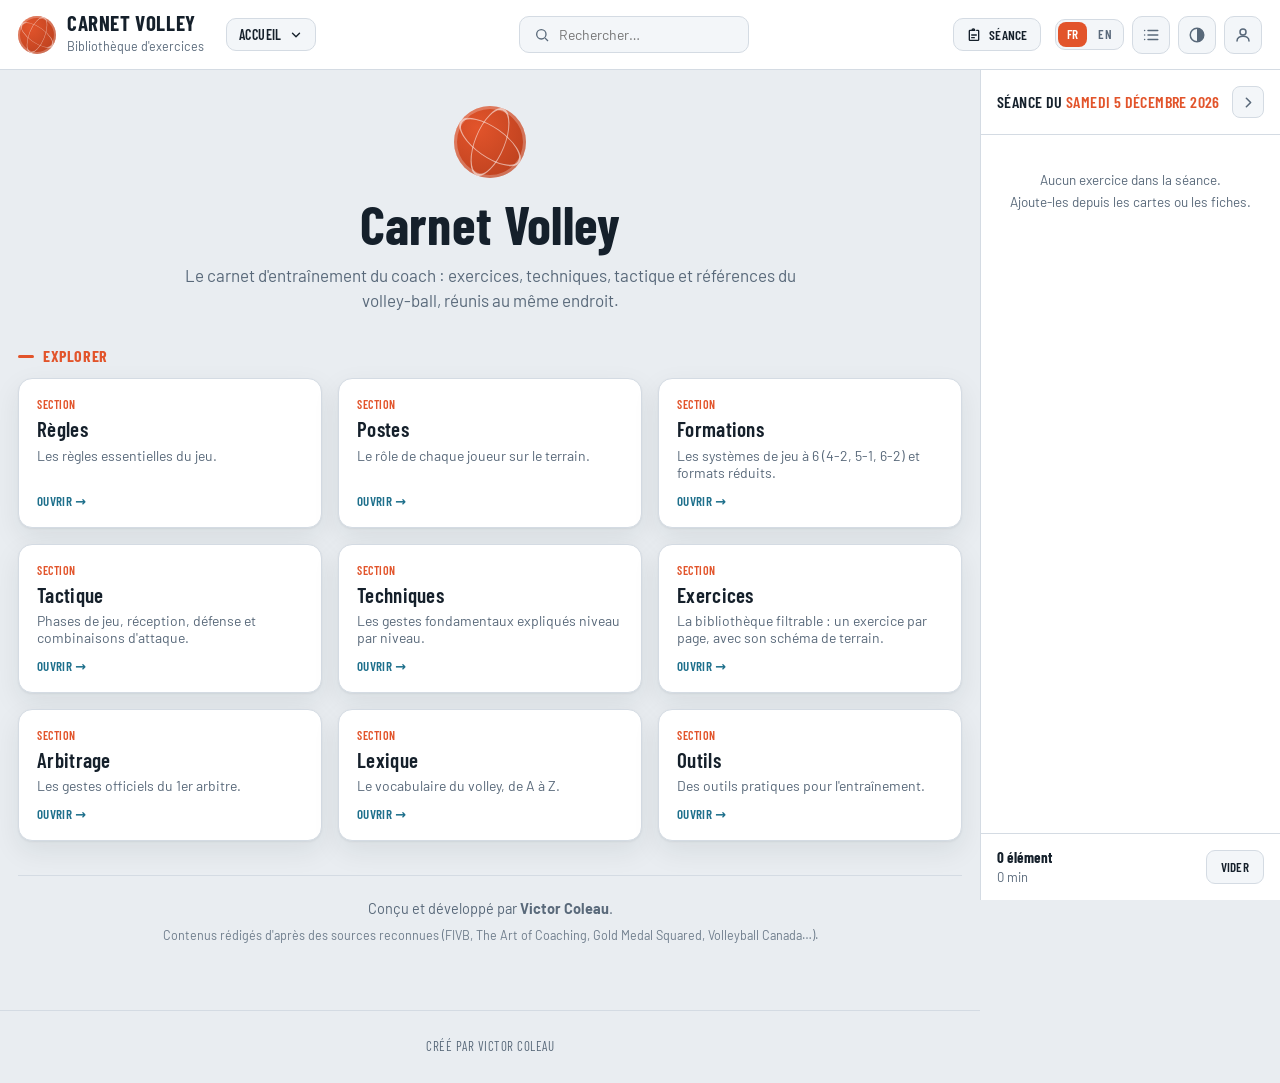
==== commit fa331559: "Séance : blocs théorie réordonnables + corrections navbar - La séance accepte des blocs « théorie » " ====
--- a/public/index.html
+++ b/public/index.html
@@ -135,6 +135,16 @@
 
     <div class="grid" id="grid"></div>
     <div class="empty" id="empty" hidden><b data-i18n="empty_b">Aucun exercice ne correspond</b><span data-i18n="empty_p">Élargis les filtres ou réinitialise.</span></div>
+
+    <!-- Explications théoriques : rappels (technique/poste/formation/tactique)
+         ajoutables à une séance, à part de la grille des exercices. -->
+    <section class="theory-shelf" id="theoryShelf" aria-label="Explications théoriques">
+      <div class="theory-shelf-head">
+        <h2 data-i18n="theory_shelf_h">Explications théoriques</h2>
+        <p data-i18n="theory_shelf_p">Des rappels théoriques (technique, poste, formation, tactique) à ajouter à une séance. Ils n'apparaissent pas dans la liste des exercices.</p>
+      </div>
+      <div class="theory-shelf-list" id="theoryList"></div>
+    </section>
 
     <details class="howto">
       <summary data-i18n="howto_sum">Comment ajouter un exercice (document évolutif)</summary>
--- a/public/styles.css
+++ b/public/styles.css
@@ -434,8 +434,27 @@
 .card-add{margin-left:auto;align-self:center;cursor:pointer;border:1px solid var(--accent);background:var(--accent);color:#fff;font-family:var(--f-head);font-weight:600;font-size:12px;letter-spacing:.3px;text-transform:uppercase;padding:5px 11px;border-radius:999px;white-space:nowrap;transition:.12s}
 .card-add:hover{filter:brightness(1.06)}
 .card-add.added{background:var(--surface-2);border-color:var(--line);color:var(--muted);cursor:default;filter:none}
+
+/* séance : poignée de réordonnancement (glisser-déposer) + repère des blocs théorie */
+.sn-drag{flex:none;width:22px;height:30px;display:flex;align-items:center;justify-content:center;color:var(--muted);cursor:grab;font-size:15px;line-height:1;border-radius:7px;touch-action:none;user-select:none}
+.sn-drag:hover{background:var(--accent-soft);color:var(--accent)}
+.sn-item.dragging{position:relative;z-index:5;background:var(--surface-2);border-radius:10px;border-bottom-color:transparent;box-shadow:0 10px 24px rgba(10,16,24,.3);opacity:.98;cursor:grabbing;user-select:none}
+.sn-drag:active{cursor:grabbing}
+.sn-badge-th{display:inline-block;background:var(--accent-soft);color:var(--accent);font-size:10px;font-weight:700;padding:1px 6px;border-radius:999px;letter-spacing:.3px;vertical-align:1px}
+
+/* encart « Explications théoriques » (sous la grille des exercices) */
+.theory-shelf{margin-top:30px;border:1px solid var(--line);border-radius:var(--r);background:var(--surface);box-shadow:var(--shadow);padding:18px 20px}
+.theory-shelf-head h2{font-family:var(--f-head);font-size:19px;font-weight:600;letter-spacing:.2px}
+.theory-shelf-head p{color:var(--muted);font-size:14px;margin-top:4px;line-height:1.5}
+.theory-shelf-list{margin-top:14px;display:grid;grid-template-columns:repeat(auto-fill,minmax(230px,1fr));gap:8px}
+.theory-item{display:flex;align-items:center;gap:8px;border:1px solid var(--line);border-radius:12px;padding:8px 10px 8px 12px;background:var(--surface-2)}
+.theory-item-main{flex:1;min-width:0;text-align:left;cursor:pointer;background:none;border:none;color:var(--fg);padding:2px 0}
+.theory-item-main:hover .theory-item-name{color:var(--accent)}
+.theory-item-cat{display:block;font-family:var(--f-head);font-weight:600;font-size:10.5px;letter-spacing:.4px;text-transform:uppercase;color:var(--accent)}
+.theory-item-name{display:block;font-weight:600;font-size:14px;line-height:1.25;margin-top:1px}
+.theory-item-add{flex:none;margin-left:0;align-self:center}
 @media(min-width:980px){
-  body.sn-open[data-section="exercices"] .page{margin-right:300px}
+  body.sn-open .page{margin-right:300px}
   body.sn-open .sn-backdrop{opacity:0;visibility:hidden}
   .sidenav{box-shadow:none}
 }
@@ -460,7 +479,6 @@
 body[data-iview="list"] .infolist{display:block}
 body[data-iview="detail"] .infodetail{display:block}
 body[data-iview] #listview,body[data-iview] #detail{display:none!important}
-body[data-iview] .sn-toggle,body[data-iview] .sidenav,body[data-iview] .sn-backdrop{display:none!important}
 .tech-level-h.plain{background:var(--blue-soft);color:var(--blue)}
 /* navbar : sélecteur déroulant sous grand écran (les entrées + la recherche ne tiennent pas en ligne) */
 @media(max-width:1600px){
